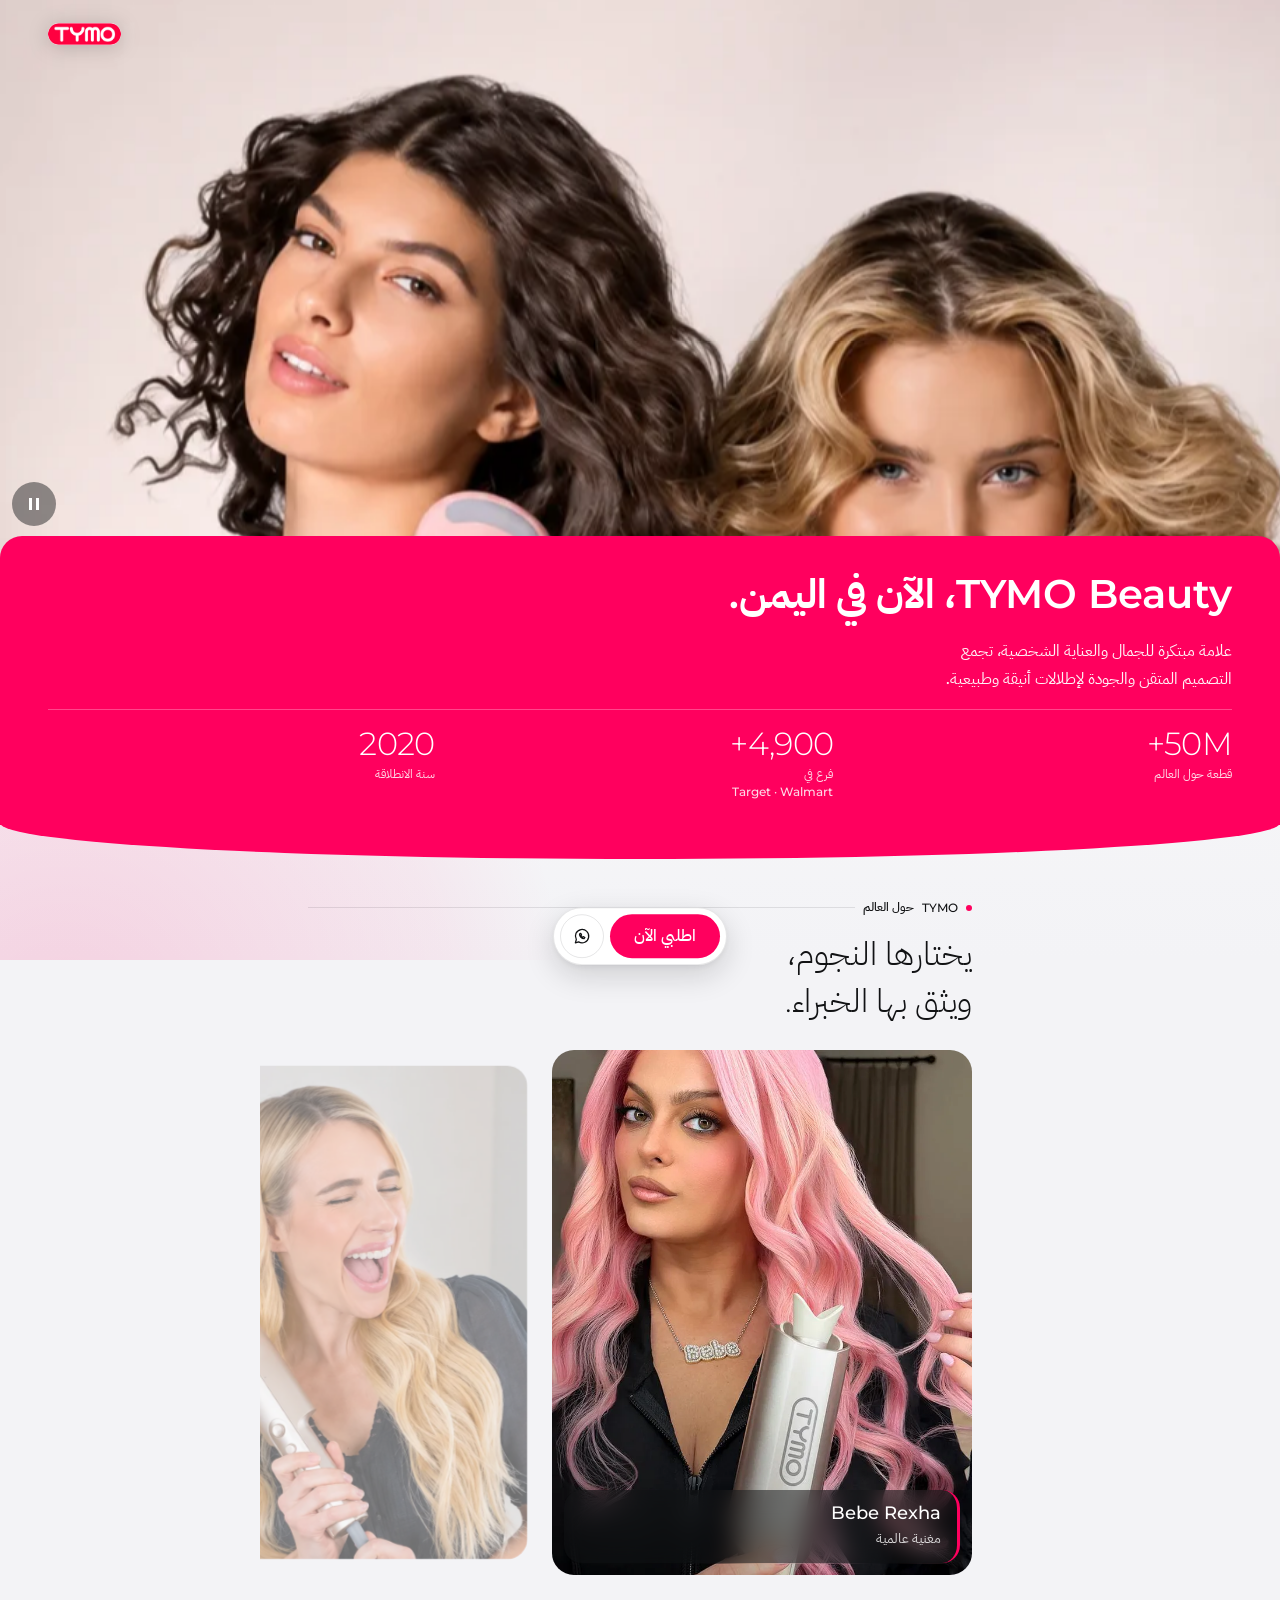
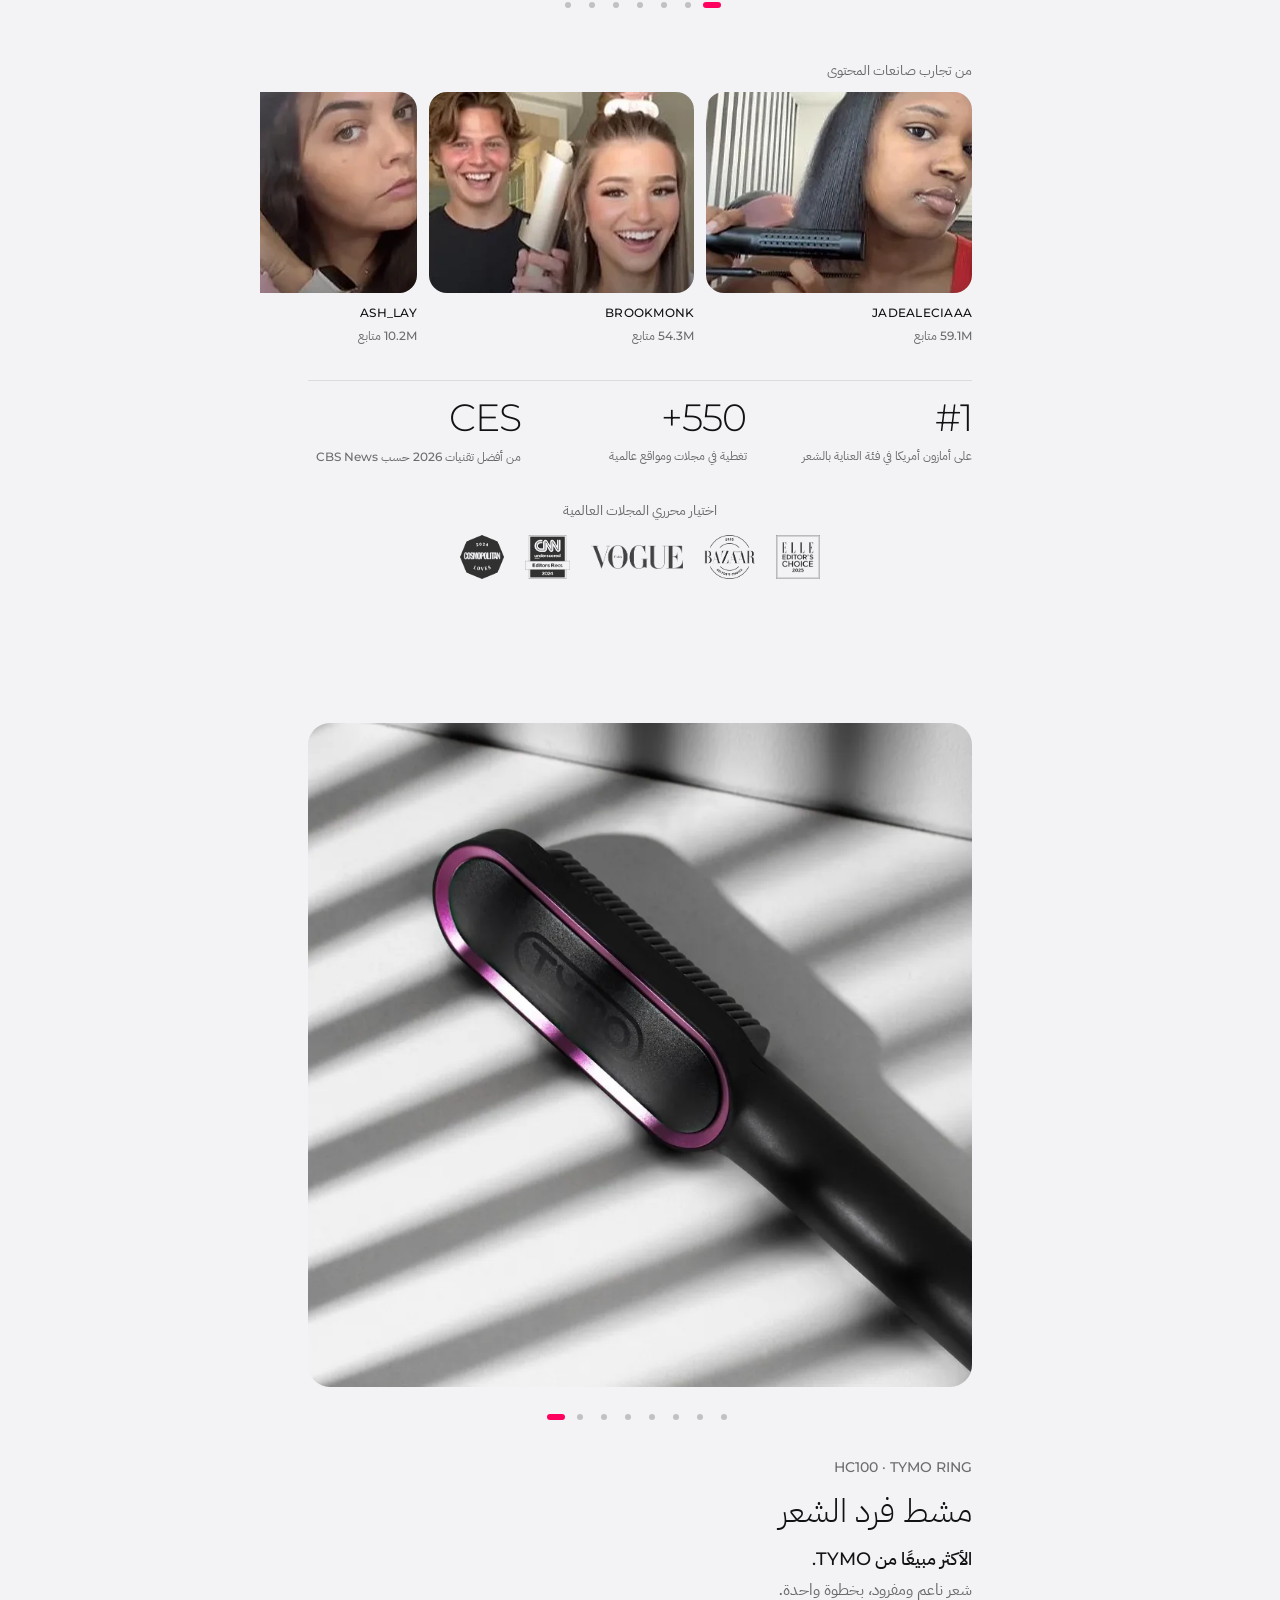
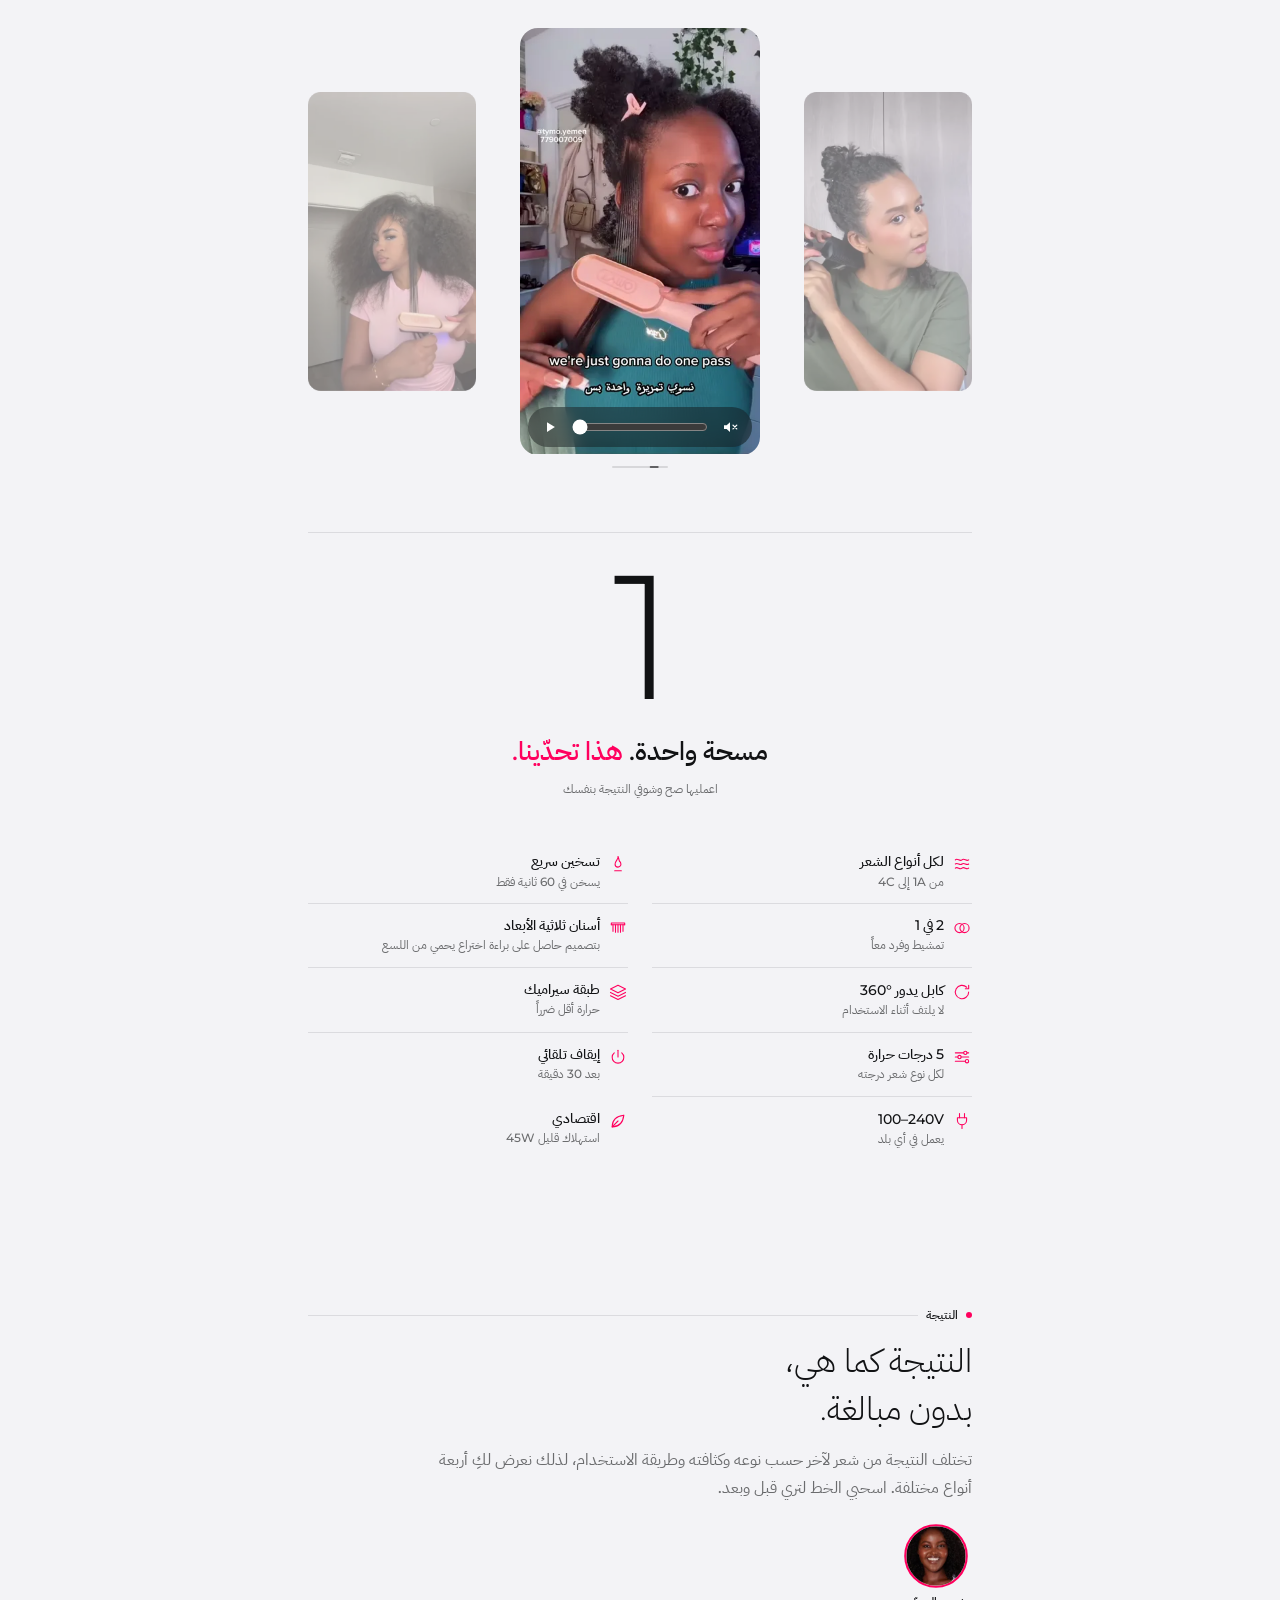
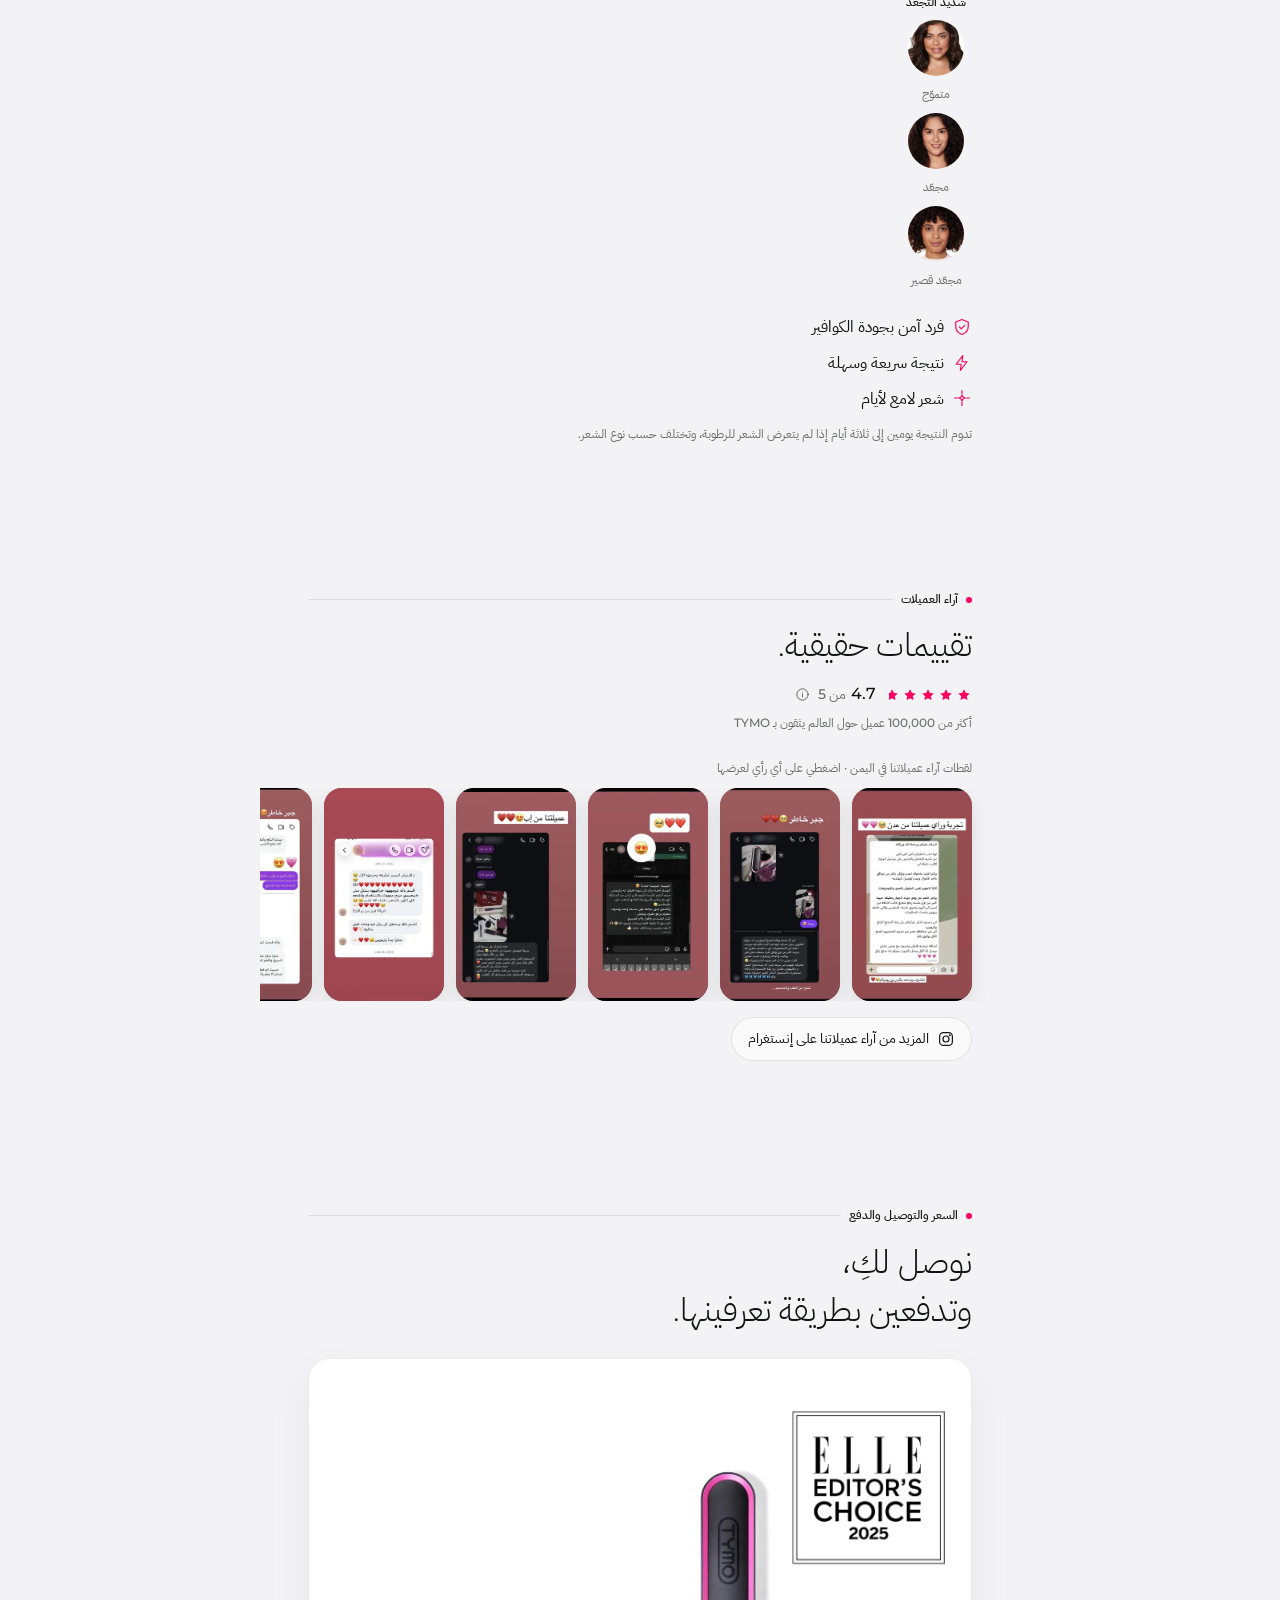
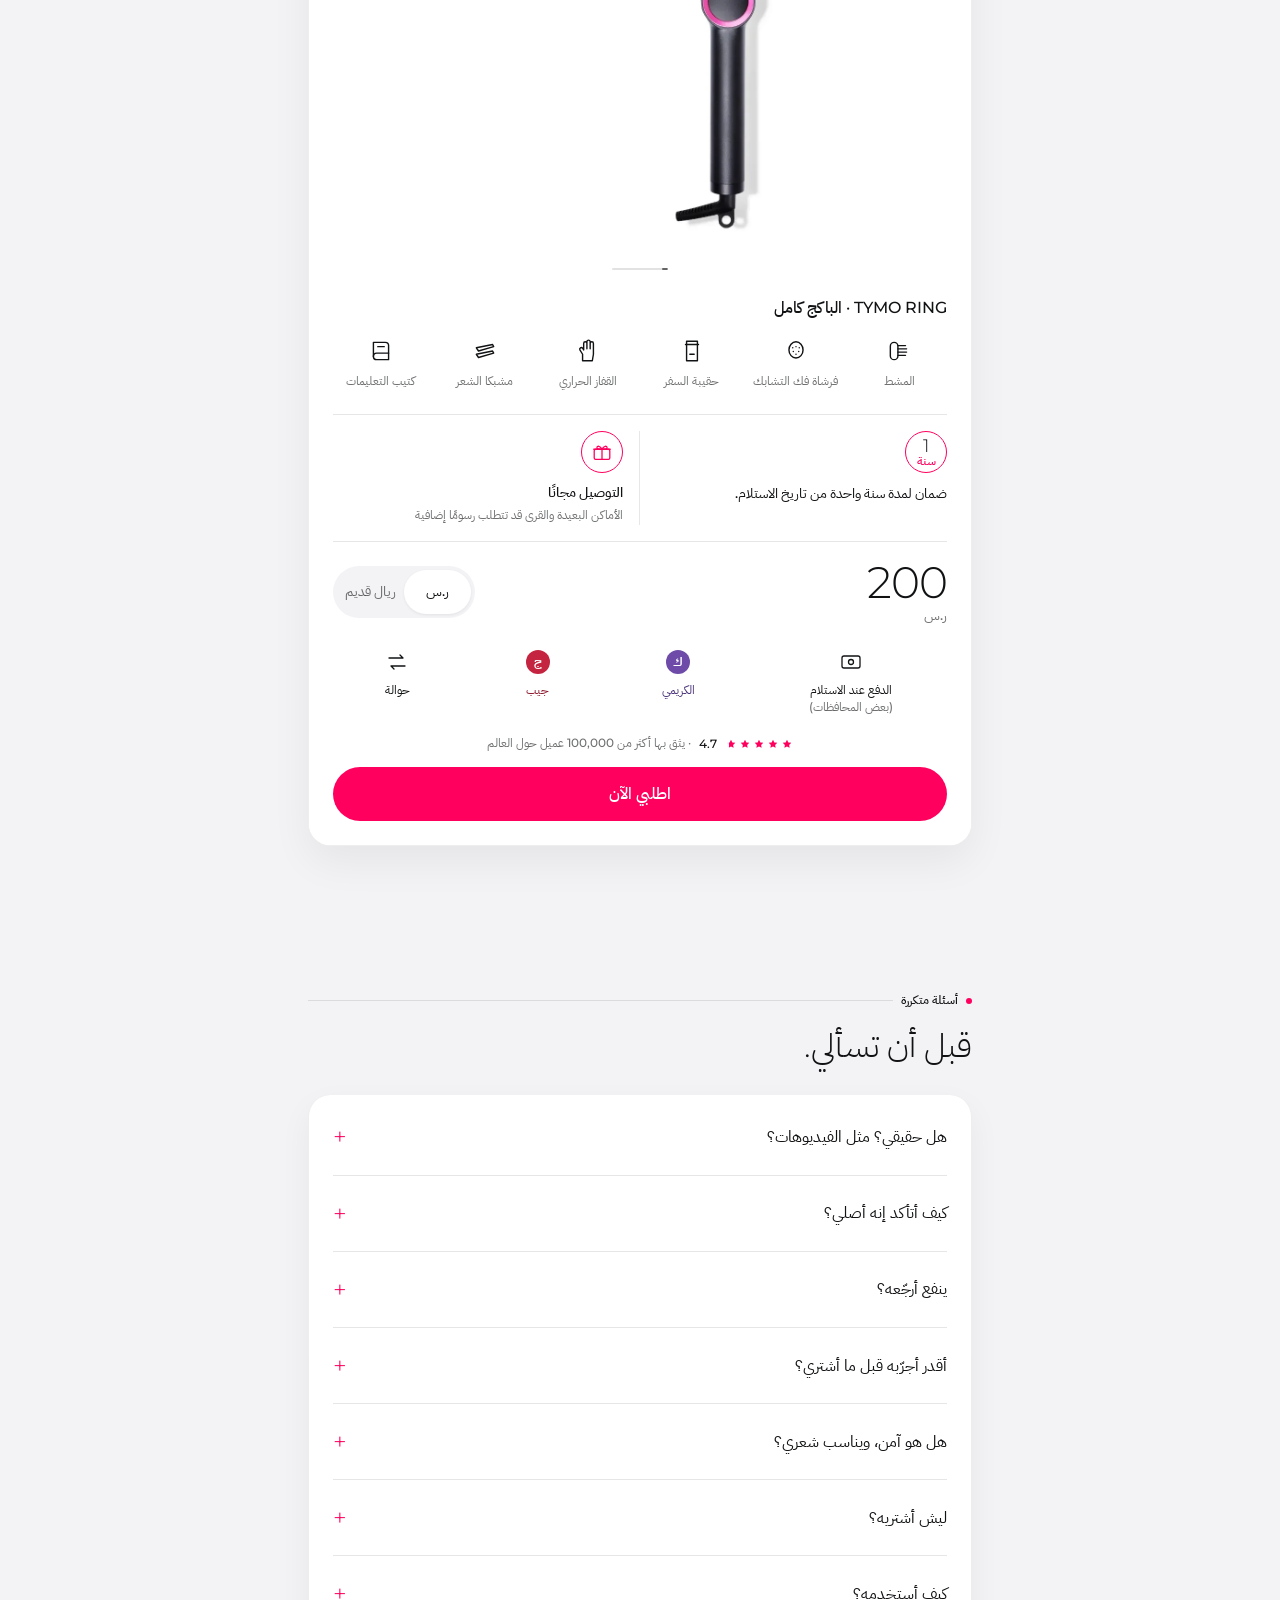
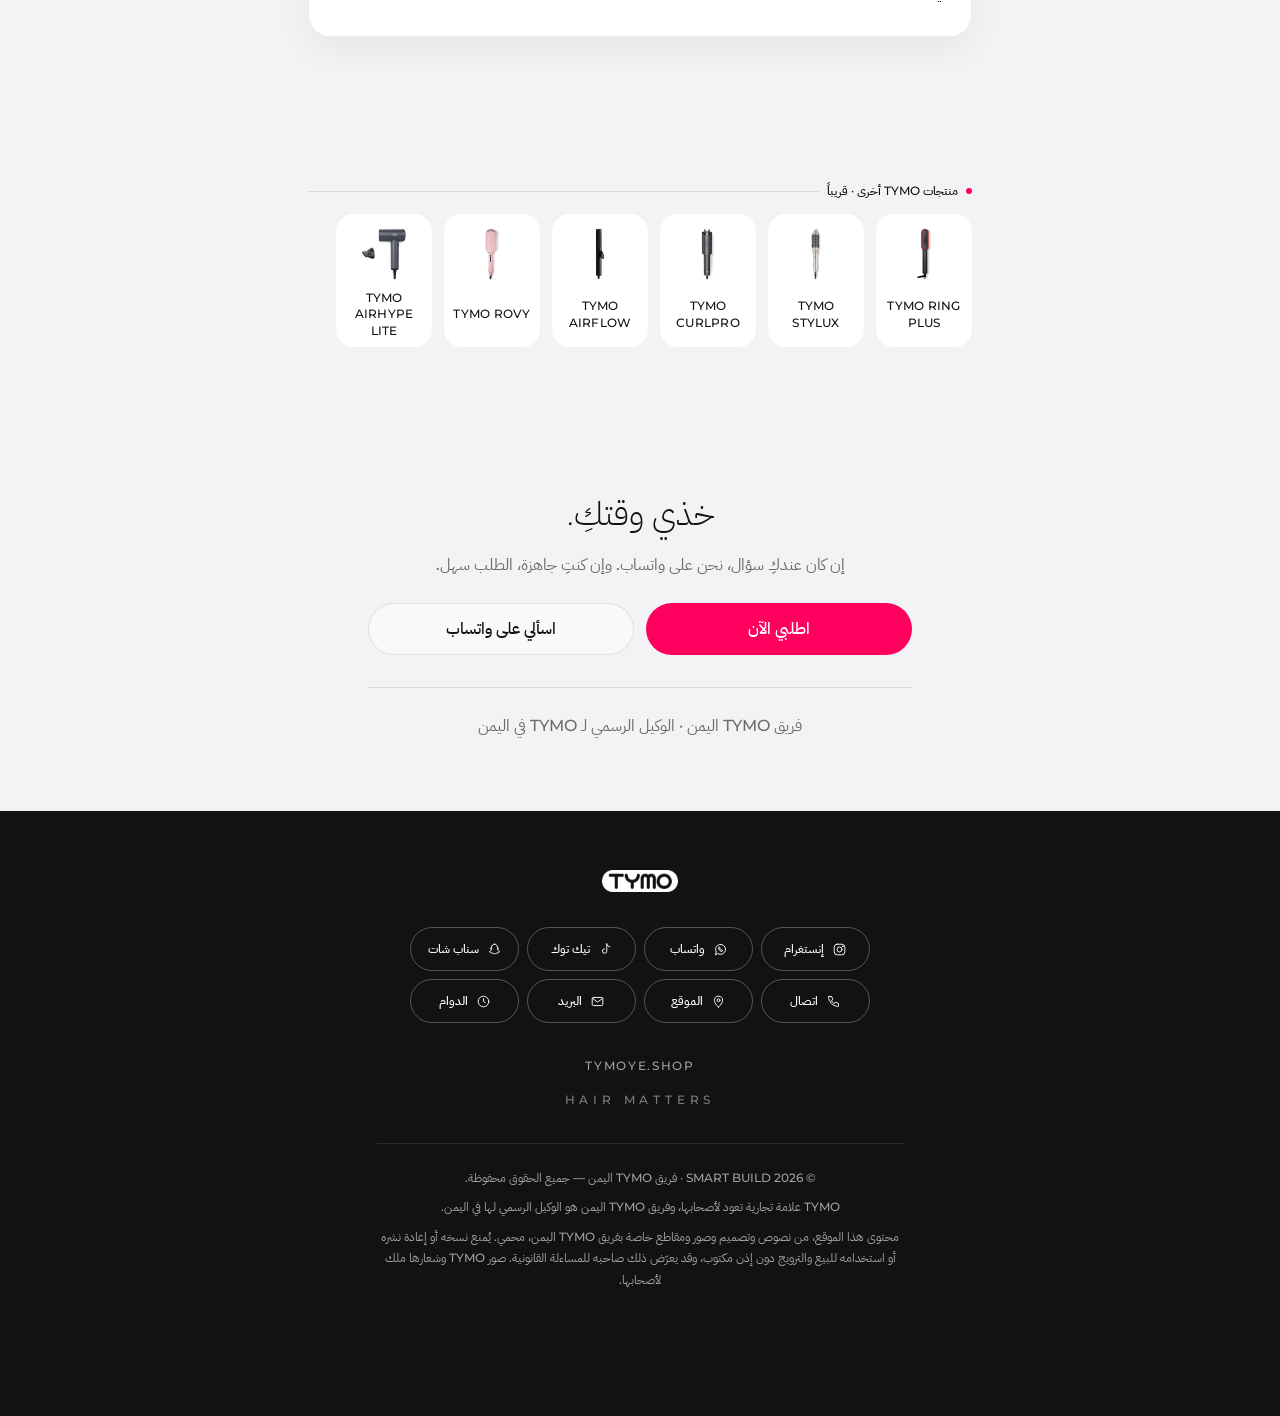
==== index.html @ 70d12b31 "HC100 v0.13: FAQ 2 «كيف أتأكد إنه أصلي؟» with WhatsApp photo check Co-Authored-By: Claude Opus 5.5 <" ====
<!DOCTYPE html>
<html lang="ar" dir="rtl">
<head>
<meta charset="utf-8">
<meta name="viewport" content="width=device-width, initial-scale=1, viewport-fit=cover">
<title>مشط فرد الشعر TYMO RING · TYMO اليمن</title>
<meta name="description" content="مشط فرد الشعر TYMO RING، الأكثر مبيعًا من TYMO: شعر ناعم ومفرود بخطوة واحدة. 200 ر.س، ضمان سنة، والدفع بطرق تعرفينها. اطلبي من TYMO اليمن."><!-- 26 Nov (owner). The price here must follow the Items tab, like the page itself -->
<link rel="canonical" href="https://tymoye.shop/">
<meta property="og:type" content="website">
<meta property="og:site_name" content="TYMO اليمن">
<meta property="og:locale" content="ar_YE">
<meta property="og:url" content="https://tymoye.shop/">
<meta property="og:title" content="مشط فرد الشعر TYMO RING · TYMO اليمن">
<meta property="og:description" content="مشط فرد الشعر TYMO RING، الأكثر مبيعًا من TYMO: شعر ناعم ومفرود بخطوة واحدة. 200 ر.س، ضمان سنة، والدفع بطرق تعرفينها. اطلبي من TYMO اليمن.">
<meta property="og:image" content="https://tymoye.shop/img/og-card.jpg">
<meta property="og:image:width" content="1200">
<meta property="og:image:height" content="630">
<meta property="og:image:alt" content="ثلاث نساء بشعر ناعم يحملن مشط فرد الشعر TYMO RING">
<meta name="twitter:card" content="summary_large_image">
<meta name="version" content="0.13"><!-- site version (owner, 18 Nov 2026). Bump +0.01 after each updating session; see CHANGELOG.md -->

<meta name="theme-color" content="#FFFFFF">
<link rel="icon" href="/favicon.ico" sizes="any">
<link rel="icon" href="img/favicon-32.png" type="image/png" sizes="32x32">
<link rel="apple-touch-icon" href="img/apple-touch-icon.png">
<link rel="preload" href="fonts/ibm-plex-sans-arabic-arabic-400-normal.woff2" as="font" type="font/woff2" crossorigin>
<link rel="stylesheet" href="assets/site.css">
<script>document.documentElement.classList.add('js')</script>
</head>
<body data-product="HC100">
<div class="page-glow" aria-hidden="true"></div>


<header class="top">
  <a class="logo" href="#top" aria-label="TYMO"><img src="img/logo-pink.webp" width="400" height="120" alt="TYMO"></a>
</header>

<main id="top">

  <!-- 1 · OPENING: who is TYMO? Brand-level: identical for every product.
       The banner stays pinned while the pink panel slides up over it. -->
  <section class="hero who" aria-labelledby="h-hero">
    <div class="who-pin">
      <div class="carousel banner" data-auto="6500" data-loop aria-roledescription="carousel" aria-label="TYMO Beauty">
        <div class="track">
          <!-- Deployed 18 Nov from "Website Assets — selected / live now / 1A Opening banner" (owner's order).
               26 Nov: photos 3–8 use data-src and load just before their turn / after the page has opened (≈1 MB lighter first load) -->
          <figure class="slide"><img src="img/hero-1.webp" width="975" height="1300" style="object-position:50% 25%" data-parallax fetchpriority="high" alt="امرأتان بشعر ناعم تحملان مشط فرد الشعر من TYMO"></figure>
          <figure class="slide"><img src="img/hero-2.webp" width="1254" height="1254" style="object-position:50% 30%" data-parallax loading="lazy" alt="ثلاث نساء يحملن مشط فرد الشعر من TYMO"></figure>
          <figure class="slide"><img data-src="img/ban-1.webp" width="2400" height="800" style="object-position:50% 30%" data-parallax loading="lazy" alt="خمس نساء يحملن أدوات تصفيف من TYMO"></figure>
          <figure class="slide"><img data-src="img/ban-3.webp" width="1020" height="765" style="object-position:50% 35%" data-parallax loading="lazy" alt="ثلاث نساء بشعر مموّج يحملن أدوات تصفيف من TYMO"></figure>
          <figure class="slide"><img data-src="img/ban-4.webp" width="2300" height="767" style="object-position:50% 30%" data-parallax loading="lazy" alt="أربع نساء يحملن أدوات تصفيف من TYMO على خلفية وردية"></figure>
          <figure class="slide"><img data-src="img/ban-5.webp" width="2400" height="800" style="object-position:50% 30%" data-parallax loading="lazy" alt="أربع نساء يحملن أدوات تصفيف من TYMO"></figure>
          <figure class="slide"><img data-src="img/ban-6.webp" width="2300" height="767" style="object-position:50% 30%" data-parallax loading="lazy" alt="ثلاث نساء يحملن أدوات تصفيف من TYMO على خلفية حمراء"></figure>
          <figure class="slide"><img data-src="img/hero-8.webp" width="986" height="1300" style="object-position:50% 25%" data-parallax loading="lazy" alt="امرأة تبتسم وتحمل مشط فرد الشعر من TYMO"></figure>
        </div>
        <div class="dots" role="tablist" aria-label="صور TYMO"><button type="button" role="tab" aria-label="1" aria-selected="true"></button><button type="button" role="tab" aria-label="2"></button><button type="button" role="tab" aria-label="3"></button><button type="button" role="tab" aria-label="4"></button><button type="button" role="tab" aria-label="5"></button><button type="button" role="tab" aria-label="6"></button><button type="button" role="tab" aria-label="7"></button><button type="button" role="tab" aria-label="8"></button></div>
      </div>
    </div>
    <div class="who-band">
      <div class="who-text">
        <h1 id="h-hero"><bdi>TYMO Beauty</bdi>، الآن في اليمن.</h1>
        <p class="who-intro">علامة مبتكرة للجمال والعناية الشخصية، تجمع التصميم المتقن والجودة لإطلالات أنيقة وطبيعية.</p>
        <!-- 19 Nov: 3 even columns (number over label) instead of 3 lines of uneven length. +4,900 = 1,900+ Target + 3,000+ Walmart -->
        <ul class="who-facts">
          <li><b><bdi>+50M</bdi></b><span>قطعة حول العالم</span></li>
          <li><b><bdi>+4,900</bdi></b><span>فرع في<br><bdi>Target · Walmart</bdi></span></li>
          <li><b><bdi>2020</bdi></b><span>سنة الانطلاقة</span></li>
        </ul>
      </div>
    </div>
  </section>

  <!-- 1B · BRAND PROOF (19 Nov, owner) — from TYMO's official brand deck (Aug 2026). Brand-level, before the product.
       Photos are crops from the deck; owner will supply full-quality originals later. Hero already says 2020 / 50M / Target-Walmart, so not repeated here. -->
  <section class="sec brand-sec" aria-labelledby="h-brand">
    <p class="kicker reveal"><bdi>TYMO</bdi> حول العالم</p>
    <h2 id="h-brand" class="reveal">يختارها النجوم،<br>ويثق بها الخبراء.</h2>
    <div class="carousel brand-reel reveal" aria-roledescription="carousel" aria-label="نجوم مع TYMO">
      <div class="track" tabindex="0">
        <figure class="slide"><img src="img/brand-bebe.webp" width="720" height="900" loading="lazy" alt="المغنية بيبي ريكسا تحمل جهاز تصفيف من TYMO"><figcaption><b><bdi>Bebe Rexha</bdi></b><span>مغنية عالمية</span></figcaption></figure>
        <!-- Emma Roberts + Madelaine Petsch: collab posts on @tymo_fashiontech (owner's screenshots, 19 Nov) -->
        <figure class="slide"><img src="img/brand-emma.webp" width="720" height="900" loading="lazy" alt="الممثلة إيما روبرتس تحمل جهاز تصفيف من TYMO"><figcaption><b><bdi>Emma Roberts</bdi></b><span>ممثلة · تعاون رسمي مع <bdi>TYMO</bdi></span></figcaption></figure>
        <figure class="slide"><img src="img/brand-lohan.webp" width="720" height="900" loading="lazy" alt="الممثلة ليندسي لوهان تحمل جهاز تصفيف من TYMO"><figcaption><b><bdi>Lindsay Lohan</bdi></b><span>ممثلة هوليوود</span></figcaption></figure>
        <figure class="slide"><img src="img/brand-madelaine.webp" width="720" height="900" loading="lazy" alt="الممثلة مادلين بيتش تحمل جهاز تصفيف من TYMO"><figcaption><b><bdi>Madelaine Petsch</bdi></b><span>ممثلة · تعاون رسمي مع <bdi>TYMO</bdi></span></figcaption></figure>
        <figure class="slide"><img src="img/brand-cardi.webp" width="720" height="900" loading="lazy" alt="المغنية كاردي بي تستخدم جهاز تصفيف من TYMO"><figcaption><b><bdi>Cardi B</bdi></b><span>مغنية عالمية</span></figcaption></figure>
        <figure class="slide"><img src="img/brand-lana.webp" width="720" height="900" loading="lazy" alt="المغنية لانا ديل راي على المسرح"><figcaption><b><bdi>Lana Del Rey</bdi></b><span>مغنية وكاتبة أغاني · بتصفيف <bdi>TYMO</bdi></span></figcaption></figure>
        <figure class="slide"><img src="img/brand-brooke.webp" width="720" height="900" loading="lazy" alt="صانعة المحتوى بروك مونك تستخدم جهاز تصفيف من TYMO"><figcaption><b><bdi>Brooke Monk</bdi></b><span>صانعة محتوى · <bdi>+54M</bdi> متابع</span></figcaption></figure>
      </div>
      <div class="dots" role="tablist" aria-label="اختاري صورة"><button type="button" role="tab" aria-label="1" aria-selected="true"></button><button type="button" role="tab" aria-label="2"></button><button type="button" role="tab" aria-label="3"></button><button type="button" role="tab" aria-label="4"></button><button type="button" role="tab" aria-label="5"></button><button type="button" role="tab" aria-label="6"></button><button type="button" role="tab" aria-label="7"></button></div>
    </div>
    <!-- 2F · creators (19 Nov: moved here from section 3; the 14 creators from the deck's "Trusted by the ones you trust" page, biggest first) -->
    <div class="creators reveal">
      <p class="creators-line">من تجارب صانعات المحتوى</p>
      <ul class="creator-row">
        <li><img src="img/kol2-jadealeciaaa.webp" width="436" height="330" loading="lazy" alt="JADEALECIAAA تستخدم جهاز TYMO"><b><bdi>JADEALECIAAA</bdi></b><span><bdi>59.1M</bdi> متابع</span></li>
        <li><img src="img/kol2-brookmonk.webp" width="436" height="330" loading="lazy" alt="BROOKMONK تستخدم جهاز TYMO"><b><bdi>BROOKMONK</bdi></b><span><bdi>54.3M</bdi> متابع</span></li>
        <li><img src="img/kol2-ashlay.webp" width="436" height="330" loading="lazy" alt="ASH_LAY تستخدم جهاز TYMO"><b><bdi>ASH_LAY</bdi></b><span><bdi>10.2M</bdi> متابع</span></li>
        <li><img src="img/kol2-brylkaproject.webp" width="436" height="330" loading="lazy" alt="BRYLKAPROJECT تستخدم جهاز TYMO"><b><bdi>BRYLKAPROJECT</bdi></b><span><bdi>8.2M</bdi> متابع</span></li>
        <li><img src="img/kol2-scarlettandtiania.webp" width="436" height="330" loading="lazy" alt="SCARLETTANDTIANIA تستخدم جهاز TYMO"><b><bdi>SCARLETTANDTIANIA</bdi></b><span><bdi>7.8M</bdi> متابع</span></li>
        <li><img src="img/kol2-lahony69.webp" width="436" height="330" loading="lazy" alt="LAHONY69 تستخدم جهاز TYMO"><b><bdi>LAHONY69</bdi></b><span><bdi>5.2M</bdi> متابع</span></li>
        <li><img src="img/kol2-fferlopez.webp" width="436" height="330" loading="lazy" alt="FFERLOPEZ تستخدم جهاز TYMO"><b><bdi>FFERLOPEZ</bdi></b><span><bdi>4.3M</bdi> متابع</span></li>
        <li><img src="img/kol2-ffquinty.webp" width="436" height="330" loading="lazy" alt="QUINTYMIRJAMDEVRIES تستخدم جهاز TYMO"><b><bdi>QUINTYMIRJAMDEVRIES</bdi></b><span><bdi>3.74M</bdi> متابع</span></li>
        <li><img src="img/kol2-mackenzietaylord.webp" width="436" height="330" loading="lazy" alt="MACKENZIETAYLORD تستخدم جهاز TYMO"><b><bdi>MACKENZIETAYLORD</bdi></b><span><bdi>2.6M</bdi> متابع</span></li>
        <li><img src="img/kol2-aniiflores.webp" width="436" height="330" loading="lazy" alt="ANII.FFLORES تستخدم جهاز TYMO"><b><bdi>ANII.FFLORES</bdi></b><span><bdi>2.5M</bdi> متابع</span></li>
        <li><img src="img/kol2-brittanyscovel.webp" width="436" height="330" loading="lazy" alt="BRITTANY.SCOVEL تستخدم جهاز TYMO"><b><bdi>BRITTANY.SCOVEL</bdi></b><span><bdi>2.1M</bdi> متابع</span></li>
        <li><img src="img/kol2-shadsi.webp" width="436" height="330" loading="lazy" alt="SHADSI تستخدم جهاز TYMO"><b><bdi>SHADSI</bdi></b><span><bdi>1.77M</bdi> متابع</span></li>
        <li><img src="img/kol2-lobadakuma.webp" width="436" height="330" loading="lazy" alt="LOBADAKUMA تستخدم جهاز TYMO"><b><bdi>LOBADAKUMA</bdi></b><span><bdi>1.56M</bdi> متابع</span></li>
        <li><img src="img/kol2-fifi.webp" width="436" height="330" loading="lazy" alt="FIFI تستخدم جهاز TYMO"><b><bdi>FIFI</bdi></b><span><bdi>1.54M</bdi> متابع</span></li>
      </ul>
    </div>
    <dl class="brand-facts reveal">
      <div><dt><bdi>#1</bdi></dt><dd>على أمازون أمريكا في فئة العناية بالشعر</dd></div>
      <div><dt><bdi>+550</bdi></dt><dd>تغطية في مجلات ومواقع عالمية</dd></div>
      <div><dt><bdi>CES</bdi></dt><dd>من أفضل تقنيات <bdi>2026</bdi> حسب <bdi>CBS News</bdi></dd></div>
    </dl>
    <p class="press-title reveal">اختيار محرري المجلات العالمية</p>
    <ul class="press reveal" aria-label="جوائز ومجلات">
      <!-- 19 Nov: one row of the 5 strongest names (owner: the 3+3+1 grid took too much space). ESSENCE + TODAY dropped -->
      <li><img src="img/press-elle.webp" width="120" height="120" loading="lazy" alt="ELLE Editor's Choice 2025"></li>
      <li><img src="img/press-bazaar.webp" width="141" height="120" loading="lazy" alt="Harper's BAZAAR Editor's Choice 2025"></li>
      <li class="wide"><img src="img/press-vogue.webp" width="462" height="120" loading="lazy" alt="Vogue Italia"></li>
      <li><img src="img/press-cnn.webp" width="123" height="120" loading="lazy" alt="CNN Underscored Editors Recs 2024"></li>
      <li><img src="img/press-cosmo.webp" width="120" height="120" loading="lazy" alt="Cosmopolitan Loves 2024"></li>
    </ul>
  </section>

  <!-- 2 · HC100: gallery → title + hook → creators → three cards → feature tiles -->
  <section class="sec intro" id="intro" aria-labelledby="h-intro">
    <div class="carousel gallery reveal" aria-roledescription="carousel" aria-label="صور TYMO RING">
      <div class="track" tabindex="0">
        <!-- Deployed 18 Nov from "Website Assets — selected / live now / 2A Product gallery" (owner's order) -->
        <figure class="slide"><img src="img/gal-matte.webp" width="1200" height="900" alt="امرأة تحمل مشط TYMO RING بشعار TYMO"></figure><!-- 19 Nov: moved from last to first (owner) -->
        <figure class="slide"><img src="img/gal-tools.webp" width="1080" height="1067" loading="lazy" alt="مشط TYMO RING مع القفاز الحراري ومحتويات العلبة"></figure>
        <figure class="slide"><img src="img/gal-red.webp" width="1080" height="1080" loading="lazy" alt="امرأة تفرد شعرها بمشط TYMO RING"></figure>
        <figure class="slide"><img src="img/gal-plant.webp" width="1080" height="1080" loading="lazy" alt="مشطا TYMO RING الأسود والوردي بجانب نبتة"></figure>
        <figure class="slide"><img src="img/gal-lavender.webp" width="1080" height="810" loading="lazy" alt="مشط TYMO RING على طاولة تجميل بلون الخزامى"></figure>
        <figure class="slide"><img src="img/gal-satin.webp" width="1080" height="1080" loading="lazy" alt="مشطا TYMO RING الأسود والوردي على ساتان وردي"></figure>
        <figure class="slide"><img src="img/gal-sofa.webp" width="1080" height="720" loading="lazy" alt="امرأة تستخدم مشط TYMO RING على أريكة"></figure>
        <figure class="slide"><img src="img/g-09.webp" width="865" height="865" loading="lazy" alt="مشط TYMO RING الأسود في ضوء النافذة"></figure>
      </div>
      <div class="dots" role="tablist" aria-label="اختاري صورة"><button type="button" role="tab" aria-label="1" aria-selected="true"></button><button type="button" role="tab" aria-label="2"></button><button type="button" role="tab" aria-label="3"></button><button type="button" role="tab" aria-label="4"></button><button type="button" role="tab" aria-label="5"></button><button type="button" role="tab" aria-label="6"></button><button type="button" role="tab" aria-label="7"></button><button type="button" role="tab" aria-label="8"></button></div>
    </div>
    <div class="moment-text">
      <p class="eyebrow reveal"><bdi>TYMO RING</bdi> · <bdi>HC100</bdi></p>
      <h2 id="h-intro" class="reveal">مشط فرد الشعر</h2>
      <p class="hook reveal"><b>الأكثر مبيعًا من TYMO.</b> شعر ناعم ومفرود، بخطوة واحدة.</p>
      <!-- 19 Nov: the badge that was here (right under the hook) is removed — owner felt 3 repeats of
           the same number was too much. The rating now lives only in 5A (shrunk) and the 6G echo. -->
    </div>
    <!-- 3E · usage videos (moved here from section 3 on 17 Nov, swapped with 2F creators). 25 Nov: videos 2–6 added from "live now/3E Videos" (TYMO-authorised content, owner); placeholders removed. -->
    <div class="carousel reel strip reveal" aria-label="فيديوهات الاستخدام">
      <div class="track" role="group" tabindex="0" aria-label="فيديوهات الاستخدام">
        <a class="reel-item video slide" href="media/use-1.mp4" data-video aria-label="فيديو استخدام المشط"><img src="media/use-1.webp" width="360" height="640" loading="lazy" alt=""><span class="play" aria-hidden="true"></span></a>
        <a class="reel-item video slide" href="media/use-2.mp4" data-video aria-label="فيديو استخدام المشط 2"><img src="media/use-2.webp" width="360" height="640" loading="lazy" alt=""><span class="play" aria-hidden="true"></span></a>
        <a class="reel-item video slide" href="media/use-3.mp4" data-video aria-label="فيديو استخدام المشط 3"><img src="media/use-3.webp" width="360" height="640" loading="lazy" alt=""><span class="play" aria-hidden="true"></span></a>
        <a class="reel-item video slide" href="media/use-4.mp4" data-video aria-label="فيديو استخدام المشط 4"><img src="media/use-4.webp" width="360" height="640" loading="lazy" alt=""><span class="play" aria-hidden="true"></span></a>
        <a class="reel-item video slide" href="media/use-5.mp4" data-video aria-label="فيديو استخدام المشط 5"><img src="media/use-5.webp" width="360" height="640" loading="lazy" alt=""><span class="play" aria-hidden="true"></span></a>
        <a class="reel-item video slide" href="media/use-6.mp4" data-video aria-label="فيديو استخدام المشط 6"><img src="media/use-6.webp" width="360" height="640" loading="lazy" alt=""><span class="play" aria-hidden="true"></span></a>
      </div>
    </div>
    <!-- 2C · ONE SWIPE — the single hero feature, right under the videos (owner, 18 Nov).
         A pink streak glides across once, then the big "1" and the challenge settle in. -->
    <div class="one-swipe reveal">
      <div class="os-track" aria-hidden="true"><span class="os-streak"></span></div>
      <p class="os-num" aria-hidden="true"><bdi>1</bdi></p>
      <p class="os-title">مسحة واحدة. <span class="os-dare">هذا تحدّينا.</span></p>
      <p class="os-note">اعمليها صح وشوفي النتيجة بنفسك</p>
    </div>
    <ul class="tiles reveal">
      <!-- 18 Nov: two features moved here from 2C -->
      <li><svg viewBox="0 0 24 24" aria-hidden="true"><path d="M4 7c2.7-2.5 5.3 2.5 8 0s5.3 2.5 8 0M4 12c2.7-2.5 5.3 2.5 8 0s5.3 2.5 8 0M4 17c2.7-2.5 5.3 2.5 8 0s5.3 2.5 8 0"/></svg><div><b>لكل أنواع الشعر</b><span>من <bdi>1A</bdi> إلى <bdi>4C</bdi></span></div></li>
      <li><svg viewBox="0 0 24 24" aria-hidden="true"><path d="M12 3c1 3.2-3.5 5-3.5 9.2a3.5 3.5 0 0 0 7 0c0-1.7-.9-2.9-1.8-3.8C14 10 13.2 6.5 12 3z"/><path d="M8 20h8"/></svg><div><b>تسخين سريع</b><span>يسخن في <bdi>60</bdi> ثانية فقط</span></div></li>
      <li><svg viewBox="0 0 24 24" aria-hidden="true"><circle cx="9" cy="12" r="5.5"/><circle cx="15" cy="12" r="5.5"/></svg><div><b>2 في 1</b><span>تمشيط وفرد معاً</span></div></li>
      <li><svg viewBox="0 0 24 24" aria-hidden="true"><path d="M4 8h16"/><path d="M6 8v8M9 8v9M12 8v9M15 8v9M18 8v8"/><path d="M4 8V6h16v2"/></svg><div><b>أسنان ثلاثية الأبعاد</b><span>بتصميم حاصل على براءة اختراع يحمي من اللسع</span></div></li>
      <li><svg viewBox="0 0 24 24" aria-hidden="true"><path d="M20 12a8 8 0 1 1-2.4-5.7"/><path d="M20 4v4h-4"/></svg><div><b>كابل يدور <bdi>360°</bdi></b><span>لا يلتف أثناء الاستخدام</span></div></li>
      <li><svg viewBox="0 0 24 24" aria-hidden="true"><path d="M12 4l9 4.5-9 4.5-9-4.5z"/><path d="M3 12.5l9 4.5 9-4.5"/><path d="M3 16.5l9 4.5 9-4.5"/></svg><div><b>طبقة سيراميك</b><span>حرارة أقل ضرراً</span></div></li>
      <li><svg viewBox="0 0 24 24" aria-hidden="true"><path d="M4 7h10M18 7h2M4 12h3M11 12h9M4 17h12"/><circle cx="16" cy="7" r="2"/><circle cx="9" cy="12" r="2"/><circle cx="18" cy="17" r="2"/></svg><div><b>5 درجات حرارة</b><span>لكل نوع شعر درجته</span></div></li>
      <li><svg viewBox="0 0 24 24" aria-hidden="true"><path d="M12 4v8"/><path d="M7.5 7a7 7 0 1 0 9 0"/></svg><div><b>إيقاف تلقائي</b><span>بعد 30 دقيقة</span></div></li>
      <li><svg viewBox="0 0 24 24" aria-hidden="true"><path d="M9 3v5M15 3v5"/><path d="M6.5 8h11v3a5.5 5.5 0 0 1-11 0z"/><path d="M12 16.5V21"/></svg><div><b><bdi>100–240V</bdi></b><span>يعمل في أي بلد</span></div></li>
      <li><svg viewBox="0 0 24 24" aria-hidden="true"><path d="M5 19c0-8 5-13 14-14-1 9-6 14-14 14z"/><path d="M5 19l7-7"/></svg><div><b>اقتصادي</b><span>استهلاك قليل <bdi>45W</bdi></span></div></li>
    </ul>
  </section>

  <!-- 3 · THE RESULT — slider, face thumbnails, three points, footnote, videos -->
  <section class="sec" id="result" aria-labelledby="h-result">
    <p class="kicker reveal">النتيجة</p>
    <h2 id="h-result" class="reveal">النتيجة كما هي،<br>بدون مبالغة.</h2>
    <p class="body reveal">تختلف النتيجة من شعر لآخر حسب نوعه وكثافته وطريقة الاستخدام، لذلك نعرض لكِ أربعة أنواع مختلفة. اسحبي الخط لتري قبل وبعد.</p>
    <div class="result-pair reveal">
      <div class="compare" role="group" aria-label="قبل وبعد">
        <div class="compare-pane before"></div>
        <div class="compare-pane after"></div>
        <input class="compare-range" dir="ltr" type="range" min="0" max="100" value="50" aria-label="اسحبي للمقارنة بين قبل وبعد">
        <span class="compare-handle" aria-hidden="true"></span>
        <span class="compare-tag tag-before">قبل</span>
        <span class="compare-tag tag-after">بعد</span>
        <noscript><img src="img/ba-4-after.webp" alt="بعد" style="position:absolute;inset:0;width:100%;height:100%;object-fit:cover"></noscript>
      </div>
      <div class="tabs hair faces" data-hair>
        <div class="tablist" role="tablist" aria-label="نوع الشعر">
          <!-- 18 Nov: the most difficult hair (شديد التجعّد) shows first -->
          <button type="button" role="tab" aria-selected="true" data-before="img/ba-4-before.webp" data-after="img/ba-4-after.webp"><img src="img/face-4.webp" width="160" height="160" alt=""><span>شديد التجعّد</span></button>
          <button type="button" role="tab" aria-selected="false" tabindex="-1" data-before="img/ba-1-before.webp" data-after="img/ba-1-after.webp"><img src="img/face-1.webp" width="160" height="160" alt=""><span>متموّج</span></button>
          <button type="button" role="tab" aria-selected="false" tabindex="-1" data-before="img/ba-2-before.webp" data-after="img/ba-2-after.webp"><img src="img/face-2.webp" width="160" height="160" alt=""><span>مجعّد</span></button>
          <button type="button" role="tab" aria-selected="false" tabindex="-1" data-before="img/ba-3-before.webp" data-after="img/ba-3-after.webp"><img src="img/face-3.webp" width="160" height="160" alt=""><span>مجعّد قصير</span></button>
        </div>
      </div>
    </div>
    <ul class="points reveal">
      <li><svg viewBox="0 0 24 24" aria-hidden="true"><path d="M12 3l7.5 3v5.5c0 4.5-3.2 8-7.5 9.5-4.3-1.5-7.5-5-7.5-9.5V6z"/><path d="M9 12l2.2 2.2L15.2 10"/></svg><span>فرد آمن بجودة الكوافير</span></li>
      <li><svg viewBox="0 0 24 24" aria-hidden="true"><path d="M13 3L5 13.5h6L10 21l8-10.5h-6z"/></svg><span>نتيجة سريعة وسهلة</span></li>
      <li><svg viewBox="0 0 24 24" aria-hidden="true"><path d="M12 3v4M12 17v4M3 12h4M17 12h4"/><path d="M12 8.5l1.2 2.3 2.3 1.2-2.3 1.2-1.2 2.3-1.2-2.3-2.3-1.2 2.3-1.2z"/></svg><span>شعر لامع لأيام</span></li>
    </ul>
    <p class="result-note reveal">تدوم النتيجة يومين إلى ثلاثة أيام إذا لم يتعرض الشعر للرطوبة، وتختلف حسب نوع الشعر.</p>
    <!-- 19 Nov: 2F creators moved up into the brand section (under the 1F slider), now with the deck's 14 creators -->

  </section>

  <!-- 5 · REVIEWS — 5A: rating from TYMO's official store page (read 17 Nov 2026). 5B: owner-supplied reviews only, up to 12, in products/*.json "reviews". -->
  <section class="sec reviews-sec" aria-labelledby="h-reviews">
    <p class="kicker reveal">آراء العميلات</p>
    <h2 id="h-reviews" class="reveal">تقييمات حقيقية.</h2>
    <div class="rating reveal">
      <span class="stars" style="--v:4.7" role="img" aria-label="4.7 من 5"><svg viewBox="0 0 24 24" aria-hidden="true"><path d="M12 3.5l2.6 5.3 5.9.9-4.3 4.1 1 5.8-5.2-2.7-5.2 2.7 1-5.8-4.3-4.1 5.9-.9z"/></svg><svg viewBox="0 0 24 24" aria-hidden="true"><path d="M12 3.5l2.6 5.3 5.9.9-4.3 4.1 1 5.8-5.2-2.7-5.2 2.7 1-5.8-4.3-4.1 5.9-.9z"/></svg><svg viewBox="0 0 24 24" aria-hidden="true"><path d="M12 3.5l2.6 5.3 5.9.9-4.3 4.1 1 5.8-5.2-2.7-5.2 2.7 1-5.8-4.3-4.1 5.9-.9z"/></svg><svg viewBox="0 0 24 24" aria-hidden="true"><path d="M12 3.5l2.6 5.3 5.9.9-4.3 4.1 1 5.8-5.2-2.7-5.2 2.7 1-5.8-4.3-4.1 5.9-.9z"/></svg><svg viewBox="0 0 24 24" aria-hidden="true"><path d="M12 3.5l2.6 5.3 5.9.9-4.3 4.1 1 5.8-5.2-2.7-5.2 2.7 1-5.8-4.3-4.1 5.9-.9z"/></svg><span class="stars-on"><svg viewBox="0 0 24 24" aria-hidden="true"><path d="M12 3.5l2.6 5.3 5.9.9-4.3 4.1 1 5.8-5.2-2.7-5.2 2.7 1-5.8-4.3-4.1 5.9-.9z"/></svg><svg viewBox="0 0 24 24" aria-hidden="true"><path d="M12 3.5l2.6 5.3 5.9.9-4.3 4.1 1 5.8-5.2-2.7-5.2 2.7 1-5.8-4.3-4.1 5.9-.9z"/></svg><svg viewBox="0 0 24 24" aria-hidden="true"><path d="M12 3.5l2.6 5.3 5.9.9-4.3 4.1 1 5.8-5.2-2.7-5.2 2.7 1-5.8-4.3-4.1 5.9-.9z"/></svg><svg viewBox="0 0 24 24" aria-hidden="true"><path d="M12 3.5l2.6 5.3 5.9.9-4.3 4.1 1 5.8-5.2-2.7-5.2 2.7 1-5.8-4.3-4.1 5.9-.9z"/></svg><svg viewBox="0 0 24 24" aria-hidden="true"><path d="M12 3.5l2.6 5.3 5.9.9-4.3 4.1 1 5.8-5.2-2.7-5.2 2.7 1-5.8-4.3-4.1 5.9-.9z"/></svg></span></span>
      <p class="rating-num"><b><bdi>4.7</bdi></b> من <bdi>5</bdi></p>
      <button type="button" class="rate-info" aria-label="تقييم متجر TYMO الرسمي" data-tip="تقييم متجر TYMO الرسمي"><svg viewBox="0 0 24 24" aria-hidden="true"><circle cx="12" cy="12" r="9"/><path d="M12 11v5"/><path d="M12 8h.01"/></svg></button>
      <!-- 19 Nov (owner): 100,000+ is safely under the deck's 50M+ units sold -->
      <p class="rating-line">أكثر من <bdi>100,000</bdi> عميل حول العالم يثقون بـ <bdi>TYMO</bdi></p>
    </div>
    <!-- 5B (26 Nov, owner): 23 real customer reviews from the owner's Instagram stories (names, photos and numbers blurred).
         Tap one = full-screen stories viewer (assets/site.js §7); after the last one, a link to the Instagram highlight. -->
    <div class="carousel strip reviews-strip reveal" aria-label="آراء عميلات من اليمن">
      <p class="rv-note">لقطات آراء عميلاتنا في اليمن · اضغطي على أي رأي لعرضها</p>
      <ul class="track" tabindex="0">
        <li class="slide shot-frame"><button type="button" class="rv-open" data-i="0" aria-label="رأي عميلة من عدن: الجهاز مثل الصور والفيديوهات، والنتيجة كأنها بروتين"><img src="img/rv/rv-01-s.webp" data-full="img/rv/rv-01.webp" width="300" height="533" loading="lazy" alt=""></button></li>
        <li class="slide shot-frame"><button type="button" class="rv-open" data-i="1" aria-label="رأي عميلة: جرّبت أنواعًا كثيرة من قبل، وهذا الذي ناسب شعرها"><img src="img/rv/rv-02-s.webp" data-full="img/rv/rv-02.webp" width="300" height="533" loading="lazy" alt=""></button></li>
        <li class="slide shot-frame"><button type="button" class="rv-open" data-i="2" aria-label="رأي عميلة: مسحة واحدة، وشعرها كله في 14 دقيقة"><img src="img/rv/rv-03-s.webp" data-full="img/rv/rv-03.webp" width="300" height="533" loading="lazy" alt=""></button></li>
        <li class="slide shot-frame"><button type="button" class="rv-open" data-i="3" aria-label="رأي عميلة من إب: وصل في أقل من 30 دقيقة، والنتيجة رائعة"><img src="img/rv/rv-04-s.webp" data-full="img/rv/rv-04.webp" width="300" height="533" loading="lazy" alt=""></button></li>
        <li class="slide shot-frame"><button type="button" class="rv-open" data-i="4" aria-label="رأي عميلة: النتيجة مذهلة ويستاهل كل ريال"><img src="img/rv/rv-05-s.webp" data-full="img/rv/rv-05.webp" width="300" height="533" loading="lazy" alt=""></button></li>
        <li class="slide shot-frame"><button type="button" class="rv-open" data-i="5" aria-label="رأي عميلة: التغليف مرتب والجهاز نظيف"><img src="img/rv/rv-06-s.webp" data-full="img/rv/rv-06.webp" width="300" height="533" loading="lazy" alt=""></button></li>
        <li class="slide shot-frame"><button type="button" class="rv-open" data-i="6" aria-label="رأي عميلة: كانت مترددة، وطلع رهيبًا من أول مسحة"><img src="img/rv/rv-07-s.webp" data-full="img/rv/rv-07.webp" width="300" height="533" loading="lazy" alt=""></button></li>
        <li class="slide shot-frame"><button type="button" class="rv-open" data-i="7" aria-label="رأي عميلة: صلّحت شعرها في خمس دقائق"><img src="img/rv/rv-08-s.webp" data-full="img/rv/rv-08.webp" width="300" height="533" loading="lazy" alt=""></button></li>
        <li class="slide shot-frame"><button type="button" class="rv-open" data-i="8" aria-label="رأي عميلة: معها من سنتين، وأقوى مملس جرّبته"><img src="img/rv/rv-09-s.webp" data-full="img/rv/rv-09.webp" width="300" height="533" loading="lazy" alt=""></button></li>
        <li class="slide shot-frame"><button type="button" class="rv-open" data-i="9" aria-label="آراء عميلتين: أخذت سبعة لقريباتها، ولا يحرق الشعر"><img src="img/rv/rv-10-s.webp" data-full="img/rv/rv-10.webp" width="300" height="533" loading="lazy" alt=""></button></li>
        <li class="slide shot-frame"><button type="button" class="rv-open" data-i="10" aria-label="رأي عميلة: يصل إلى الجذور، والنتيجة رهيبة"><img src="img/rv/rv-11-s.webp" data-full="img/rv/rv-11.webp" width="300" height="533" loading="lazy" alt=""></button></li>
        <li class="slide shot-frame"><button type="button" class="rv-open" data-i="11" aria-label="رأي عميلة: النتيجة صدمتها، واستخدامه سلس وخفيف"><img src="img/rv/rv-12-s.webp" data-full="img/rv/rv-12.webp" width="300" height="533" loading="lazy" alt=""></button></li>
        <li class="slide shot-frame"><button type="button" class="rv-open" data-i="12" aria-label="رأي عميلة من عدن، المعلا: مريح جدًا والنتيجة تجنن"><img src="img/rv/rv-13-s.webp" data-full="img/rv/rv-13.webp" width="300" height="533" loading="lazy" alt=""></button></li>
        <li class="slide shot-frame"><button type="button" class="rv-open" data-i="13" aria-label="رأي عميلة من عدن: مثل الذي كانت تتمناه"><img src="img/rv/rv-14-s.webp" data-full="img/rv/rv-14.webp" width="300" height="533" loading="lazy" alt=""></button></li>
        <li class="slide shot-frame"><button type="button" class="rv-open" data-i="14" aria-label="رأي عميلة: أول مرة تشتري من أحد بهذه المصداقية"><img src="img/rv/rv-15-s.webp" data-full="img/rv/rv-15.webp" width="300" height="533" loading="lazy" alt=""></button></li>
        <li class="slide shot-frame"><button type="button" class="rv-open" data-i="15" aria-label="رأي عميلة: الشعر يجلس هادئًا ولا ينتفش"><img src="img/rv/rv-16-s.webp" data-full="img/rv/rv-16.webp" width="300" height="533" loading="lazy" alt=""></button></li>
        <li class="slide shot-frame"><button type="button" class="rv-open" data-i="16" aria-label="رأي عميلة: شعرها في اليوم الثالث بلا غلطة"><img src="img/rv/rv-17-s.webp" data-full="img/rv/rv-17.webp" width="300" height="533" loading="lazy" alt=""></button></li>
        <li class="slide shot-frame"><button type="button" class="rv-open" data-i="17" aria-label="رأي عميلة من عدن: يجنن من أول مرة"><img src="img/rv/rv-18-s.webp" data-full="img/rv/rv-18.webp" width="300" height="533" loading="lazy" alt=""></button></li>
        <li class="slide shot-frame"><button type="button" class="rv-open" data-i="18" aria-label="رأي عميلة: سهل جدًا، وبلا حروق"><img src="img/rv/rv-19-s.webp" data-full="img/rv/rv-19.webp" width="300" height="533" loading="lazy" alt=""></button></li>
        <li class="slide shot-frame"><button type="button" class="rv-open" data-i="19" aria-label="آراء عميلتين: تمدحانه في كل استخدام"><img src="img/rv/rv-20-s.webp" data-full="img/rv/rv-20.webp" width="300" height="533" loading="lazy" alt=""></button></li>
        <li class="slide shot-frame"><button type="button" class="rv-open" data-i="20" aria-label="رأي عميلة: أعجبها جدًا، والأصلي مختلف"><img src="img/rv/rv-21-s.webp" data-full="img/rv/rv-21.webp" width="300" height="533" loading="lazy" alt=""></button></li>
        <li class="slide shot-frame"><button type="button" class="rv-open" data-i="21" aria-label="رأي عميلة: يجنن، وشكرًا على المتابعة"><img src="img/rv/rv-22-s.webp" data-full="img/rv/rv-22.webp" width="300" height="533" loading="lazy" alt=""></button></li>
        <li class="slide shot-frame"><button type="button" class="rv-open" data-i="22" aria-label="رأي عميلة: شكر ومحبة من القلب"><img src="img/rv/rv-23-s.webp" data-full="img/rv/rv-23.webp" width="300" height="533" loading="lazy" alt=""></button></li>
      </ul>
    </div>
    <a class="rv-more" href="https://www.instagram.com/s/aGlnaGxpZ2h0OjE4MzExMzk5NTQ4MTExMjcy?knvt=ZGx4NnZtcTBkeDFz" target="_blank" rel="noopener"><svg viewBox="0 0 24 24" aria-hidden="true"><rect x="3.5" y="3.5" width="17" height="17" rx="5"/><circle cx="12" cy="12" r="4"/><circle cx="17" cy="7" r=".6"/></svg>المزيد من آراء عميلاتنا على إنستغرام</a>
  </section>

  <!-- 6 · ONE CARD: banner → soft gradient → package → warranty + free delivery. Then price + payment in their own space, then Order. -->
  <section class="sec" id="price" aria-labelledby="h-deliver">
    <p class="kicker reveal">السعر والتوصيل والدفع</p>
    <h2 id="h-deliver" class="reveal">نوصل لكِ،<br>وتدفعين بطريقة تعرفينها.</h2>
    <div class="buy-card reveal">
      <div class="carousel mini" aria-label="صور TYMO RING"><!-- 18 Nov: no endless loop — it jumped mid-swipe and slid back; now a straight strip that goes left and stops at the last photo -->
        <!-- Deployed 18 Nov from "Website Assets — selected / live now / 6A Buy card" (owner's order; Arabic infographics, English duplicates left out) -->
        <div class="track"><figure class="slide"><img src="img/gal-elle.webp" width="1080" height="1080" loading="lazy" alt="مشط TYMO RING مع شارة اختيار محرري مجلة ELLE"></figure><figure class="slide"><img src="img/buy-front.webp" width="1080" height="1080" loading="lazy" alt="مشط TYMO RING من الأمام والخلف"></figure><figure class="slide"><img src="img/buy-kit.webp" width="1080" height="1080" loading="lazy" alt="محتويات العلبة: المشط، فرشاة فك التشابك، حقيبة السفر، القفاز الحراري، مشبكا الشعر"></figure><figure class="slide"><img src="img/buy-kit-marble.webp" width="1080" height="1080" loading="lazy" alt="محتويات العلبة على رخام"></figure><figure class="slide"><img src="img/buy-pink-kit.webp" width="1080" height="1080" loading="lazy" alt="مشط TYMO RING الوردي مع محتويات العلبة"></figure><figure class="slide"><img src="img/buy-angle.webp" width="750" height="750" loading="lazy" alt="مشط TYMO RING من الجانب"></figure><figure class="slide"><img src="img/buy-info-iron.webp" width="1080" height="1039" loading="lazy" alt="مشط حراري ومكواة مسطحة في جهاز واحد"></figure><figure class="slide"><img src="img/buy-info-heat.webp" width="1080" height="1080" loading="lazy" alt="خمس درجات حرارة لكل نوع شعر"></figure><figure class="slide"><img src="img/buy-info-fast.webp" width="1080" height="1080" loading="lazy" alt="تسخين سريع وإيقاف تلقائي آمن"></figure><figure class="slide"><img src="img/buy-info-volt.webp" width="1080" height="1080" loading="lazy" alt="يعمل بجهد من 110 إلى 240 فولت مع كابل يدور 360 درجة"></figure></div>
      </div>
      <div class="buy-body">
        <div class="inbox">
          <h3><bdi>TYMO RING</bdi> · الباكج كامل</h3>
          <ul><li><svg viewBox="0 0 24 24" aria-hidden="true"><rect x="4" y="4" width="7" height="16" rx="3.5"/><path d="M11 7h7M11 10h8M11 13h8M11 16h7"/></svg><span>المشط</span></li><li><svg viewBox="0 0 24 24" aria-hidden="true"><ellipse cx="12" cy="11" rx="6.5" ry="7.5"/><path d="M9 9h.01M12 8h.01M15 9h.01M9.5 12.5h.01M14.5 12.5h.01M12 15h.01"/></svg><span>فرشاة فك التشابك</span></li><li><svg viewBox="0 0 24 24" aria-hidden="true"><path d="M7 3h10v18H7z"/><path d="M6 6h12"/><path d="M10 15h4"/></svg><span>حقيبة السفر</span></li><li><svg viewBox="0 0 24 24" aria-hidden="true"><path d="M7 21v-6L4.5 11a1.5 1.5 0 0 1 2.5-1.6L8 11V5a1.5 1.5 0 0 1 3 0v5V3.5a1.5 1.5 0 0 1 3 0V10V5a1.5 1.5 0 0 1 3 0v10l-1 6z"/></svg><span>القفاز الحراري</span></li><li><svg viewBox="0 0 24 24" aria-hidden="true"><path d="M4 9l15-3 1 2-14 4z"/><path d="M4 15l15-3 1 2-14 4z"/></svg><span>مشبكا الشعر</span></li><li><svg viewBox="0 0 24 24" aria-hidden="true"><path d="M5 4h11a3 3 0 0 1 3 3v13H8a3 3 0 0 1-3-3z"/><path d="M5 17a3 3 0 0 1 3-3h11"/><path d="M9 8h6"/></svg><span>كتيب التعليمات</span></li></ul>
        </div>
        <div class="perks">
          <div class="warranty"><span class="ring" aria-hidden="true"><b>1</b><small>سنة</small></span><p class="warranty-term">ضمان لمدة سنة واحدة من تاريخ الاستلام.</p></div>
          <div class="free-ship"><span class="gift" aria-hidden="true"><svg viewBox="0 0 24 24" aria-hidden="true"><rect x="3.5" y="9" width="17" height="11" rx="1.5"/><path d="M3 9h18M12 9v11"/><path d="M12 9C10 5 6.5 5 6.5 7.3S10 9 12 9zM12 9c2-4 5.5-4 5.5-1.7S14 9 12 9z"/></svg></span><p><b>التوصيل مجانًا</b><small>الأماكن البعيدة والقرى قد تتطلب رسومًا إضافية</small></p></div>
        </div>
        <!-- 17 Nov: price + order live inside the card, so the whole offer is one unit -->
        <div class="price-row">
          <input type="checkbox" id="cur" aria-label="عرض السعر بالريال القديم">
          <p class="price price-sar"><b class="num">200</b><span>ر.س</span></p>
          <p class="price price-yer"><b class="num">28,000</b><span>ريال قديم</span></p>
          <label class="seg" for="cur"><span>ر.س</span><span>ريال قديم</span></label>
        </div>
        <!-- 17 Nov: payment methods inside the card, one small row of 4 between price and Order -->
        <div class="pay-area">
          <h3 class="pay-title sr">طرق الدفع</h3>
          <ul class="pay" aria-label="طرق الدفع">
            <li><svg viewBox="0 0 24 24" aria-hidden="true"><rect x="3" y="6" width="18" height="12" rx="2"/><circle cx="12" cy="12" r="2.5"/></svg><span>الدفع عند الاستلام <small>(بعض المحافظات)</small></span></li>
            <li class="pay-kuraimi"><i aria-hidden="true">ك</i><span>الكريمي</span></li>
            <li class="pay-jaib"><i aria-hidden="true">ج</i><span>جيب</span></li>
            <li><svg viewBox="0 0 24 24" aria-hidden="true"><path d="M4 8h14l-3-3M20 16H6l3 3"/></svg><span>حوالة</span></li>
          </ul>
        </div>
        <div class="buy-cta">
          <!-- 19 Nov: quiet rating echo at the decision point: 4.7 + "100,000+ customers worldwide" (owner, 19 Nov; replaced 5,500+). Not a link on purpose — nothing pulls her away right before Order. -->
          <p class="rate-echo"><span class="stars" style="--v:4.7" aria-hidden="true"><svg viewBox="0 0 24 24"><path d="M12 3.5l2.6 5.3 5.9.9-4.3 4.1 1 5.8-5.2-2.7-5.2 2.7 1-5.8-4.3-4.1 5.9-.9z"/></svg><svg viewBox="0 0 24 24"><path d="M12 3.5l2.6 5.3 5.9.9-4.3 4.1 1 5.8-5.2-2.7-5.2 2.7 1-5.8-4.3-4.1 5.9-.9z"/></svg><svg viewBox="0 0 24 24"><path d="M12 3.5l2.6 5.3 5.9.9-4.3 4.1 1 5.8-5.2-2.7-5.2 2.7 1-5.8-4.3-4.1 5.9-.9z"/></svg><svg viewBox="0 0 24 24"><path d="M12 3.5l2.6 5.3 5.9.9-4.3 4.1 1 5.8-5.2-2.7-5.2 2.7 1-5.8-4.3-4.1 5.9-.9z"/></svg><svg viewBox="0 0 24 24"><path d="M12 3.5l2.6 5.3 5.9.9-4.3 4.1 1 5.8-5.2-2.7-5.2 2.7 1-5.8-4.3-4.1 5.9-.9z"/></svg><span class="stars-on"><svg viewBox="0 0 24 24"><path d="M12 3.5l2.6 5.3 5.9.9-4.3 4.1 1 5.8-5.2-2.7-5.2 2.7 1-5.8-4.3-4.1 5.9-.9z"/></svg><svg viewBox="0 0 24 24"><path d="M12 3.5l2.6 5.3 5.9.9-4.3 4.1 1 5.8-5.2-2.7-5.2 2.7 1-5.8-4.3-4.1 5.9-.9z"/></svg><svg viewBox="0 0 24 24"><path d="M12 3.5l2.6 5.3 5.9.9-4.3 4.1 1 5.8-5.2-2.7-5.2 2.7 1-5.8-4.3-4.1 5.9-.9z"/></svg><svg viewBox="0 0 24 24"><path d="M12 3.5l2.6 5.3 5.9.9-4.3 4.1 1 5.8-5.2-2.7-5.2 2.7 1-5.8-4.3-4.1 5.9-.9z"/></svg><svg viewBox="0 0 24 24"><path d="M12 3.5l2.6 5.3 5.9.9-4.3 4.1 1 5.8-5.2-2.7-5.2 2.7 1-5.8-4.3-4.1 5.9-.9z"/></svg></span></span><bdi>4.7</bdi><span class="rate-echo-txt">· يثق بها أكثر من <bdi>100,000</bdi> عميل حول العالم</span></p>
          <a class="btn btn-primary btn-wide" href="https://tymoye.shop/order" data-track="order-click" data-product="HC100" data-place="price">اطلبي الآن</a>
        </div>
      </div>
    </div>
  </section>

  <!-- 7 · QUESTIONS — answers marked data-provisional are drafts for the owner to confirm -->
  <section class="sec faq-sec" aria-labelledby="h-faq">
    <p class="kicker reveal">أسئلة متكررة</p>
    <h2 id="h-faq" class="reveal">قبل أن تسألي.</h2>
    <div class="faq reveal">
      <details><summary>هل حقيقي؟ مثل الفيديوهات؟</summary><p>نعم</p></details>
      <details><summary>كيف أتأكد إنه أصلي؟</summary><p>في السوق أجهزة تشبهه في الشكل وبسعر أقل، لكنها ليست من TYMO ولا يشملها ضمانها. جهازكِ من فريق TYMO اليمن، الوكيل الرسمي لـ TYMO في اليمن، يصلكِ أصليًا بعلبته وضمان سنة.</p><p>وإذا عندكِ جهاز وشاكّة فيه، أرسلي لنا صورته <a href="https://wa.me/967779007009?text=%D9%85%D8%B1%D8%AD%D8%A8%D9%8B%D8%A7%D8%8C%20%D8%B9%D9%86%D8%AF%D9%8A%20%D8%AC%D9%87%D8%A7%D8%B2%20TYMO%20%D9%88%D8%A3%D8%B1%D9%8A%D8%AF%20%D8%A3%D8%AA%D8%A3%D9%83%D8%AF%20%D8%A5%D9%86%D9%87%20%D8%A3%D8%B5%D9%84%D9%8A.%20%D9%87%D8%B0%D9%87%20%D8%B5%D9%88%D8%B1%D8%AA%D9%87%3A" target="_blank" rel="noopener">على واتساب</a> ونساعدكِ تتأكدين.</p></details>
      <details><summary>ينفع أرجّعه؟</summary><p>شروط الاستبدال والإرجاع مكتوبة في إيصالكِ، واسألينا <a href="https://wa.me/967779007009">على واتساب</a> قبل الطلب.</p></details>
      <details><summary>أقدر أجرّبه قبل ما أشتري؟</summary><p>نعم، تواصلي معنا <a href="https://wa.me/967779007009">على واتساب</a> للتوضيح.</p></details>
      <details><summary>هل هو آمن، ويناسب شعري؟</summary><p>تصميم الجهاز آمن على الشعر، لأنه يعتمد على التمرير السريع وليس الضغط المتكرر على الشعر. وشريحة السيراميك تثبت على درجة حرارة واحدة وتوزّعها بالتساوي، وفيه درجات حرارة مختلفة لمختلف أنواع الشعر، كما هو موضّح في الأعلى وفي إيصالكِ وفي كتيّب التعليمات داخل العلبة. والاستخدام الصحيح جزء من الأمان، فهذه المزايا لا تحمي من الاستخدام الخاطئ.</p><img class="certs" src="img/certs.webp" width="1141" height="72" loading="lazy" alt="شهادات المنتج: SGS، FCC، PSE، CCC، UKCA، CE"></details>
      <details><summary>ليش أشتريه؟</summary><p>ببساطة لأنه حلّ جذري دائمًا في متناول يدكِ، ويجمع كل ما تحتاجينه: فعالية وسرعة وسهولة وأمان، واقتصادي على المدى الطويل.</p></details>
      <details><summary>كيف أستخدمه؟</summary><ol class="faq-steps"><li>على شعر جاف تماماً، بعد فكّ تشابكه.</li><li>اختاري درجة الحرارة المناسبة لشعركِ.</li><li>مرّري المشط ببطء من الجذور حتى الأطراف، وستحصلين على خصلة مفرودة ولامعة من أول مسحة.</li></ol></details>
    </div>
  </section>

  <!-- 9 · OTHER MODELS — photo, name and «قريباً» only. No price, no spec, no order.
       Compact row, placed BEFORE the calm close so the page ends on "خذي وقتكِ" + Order (peak-end rule). -->
  <section class="sec soon" aria-labelledby="h-soon">
    <p class="kicker reveal" id="h-soon">منتجات TYMO أخرى · قريباً</p>
    <ul class="soon-grid reveal">
      <li><img src="img/soon-hc103.webp" width="420" height="420" loading="lazy" alt="TYMO RING PLUS"><bdi>TYMO RING PLUS</bdi><span>قريباً</span></li>
      <li><img src="img/soon-hc305.webp" width="420" height="420" loading="lazy" alt="TYMO STYLUX"><bdi>TYMO STYLUX</bdi><span>قريباً</span></li>
      <li><img src="img/soon-hc503.webp" width="420" height="420" loading="lazy" alt="TYMO CURLPRO"><bdi>TYMO CURLPRO</bdi><span>قريباً</span></li>
      <li><img src="img/soon-hc506.webp" width="420" height="420" loading="lazy" alt="TYMO AIRFLOW"><bdi>TYMO AIRFLOW</bdi><span>قريباً</span></li>
      <li><img src="img/soon-hc507.webp" width="420" height="420" loading="lazy" alt="TYMO ROVY"><bdi>TYMO ROVY</bdi><span>قريباً</span></li>
      <li><img src="img/soon-hc602.webp" width="420" height="420" loading="lazy" alt="TYMO AIRHYPE LITE"><bdi>TYMO AIRHYPE LITE</bdi><span>قريباً</span></li>
    </ul>
  </section>

  <!-- 8 · NO PRESSURE — the last thing she reads before the footer -->
  <section class="calm" aria-labelledby="h-calm">
    <h2 id="h-calm" class="reveal">خذي وقتكِ.</h2>
    <p class="reveal">إن كان عندكِ سؤال، نحن على واتساب. وإن كنتِ جاهزة، الطلب سهل.</p>
    <div class="cta-row reveal">
      <a class="btn btn-primary" href="https://tymoye.shop/order" data-track="order-click" data-product="HC100" data-place="close">اطلبي الآن</a>
      <a class="btn btn-ghost" href="https://wa.me/967779007009">اسألي على واتساب</a>
    </div>
    <p class="agent">فريق TYMO اليمن · الوكيل الرسمي لـ TYMO في اليمن</p>
  </section>

</main>

<footer class="foot">
  <div class="logo"><img src="img/logo-white.webp" width="400" height="117" alt="TYMO"></div>
  <ul class="links">
    <!-- 18 Nov order (owner), right to left. Row 1: Instagram, WhatsApp, TikTok, Snapchat. Row 2: call, location, email, hours -->
    <li><a href="https://instagram.com/tymo.yemen"><svg viewBox="0 0 24 24" aria-hidden="true"><rect x="3.5" y="3.5" width="17" height="17" rx="5"/><circle cx="12" cy="12" r="4"/><circle cx="17" cy="7" r=".6"/></svg>إنستغرام</a></li>
    <li><a href="https://wa.me/967779007009"><svg viewBox="0 0 24 24" aria-hidden="true"><path d="M4 20l1.2-4A8 8 0 1 1 8 18.8z"/><path d="M9 9.5c0 3 2.5 5.5 5.5 5.5l1-1.5-2-1-1 1a4 4 0 0 1-2-2l1-1-1-2z"/></svg>واتساب</a></li>
    <li><a href="https://tiktok.com/@tymo.yemen"><svg viewBox="0 0 24 24" aria-hidden="true"><path d="M14 3v11.5a3.5 3.5 0 1 1-3.5-3.5"/><path d="M14 3c.5 2.8 2.4 4.5 5 4.7"/></svg>تيك توك</a></li>
    <li><a href="https://www.snapchat.com/add/tymo.yemen"><svg viewBox="0 0 24 24" aria-hidden="true"><path d="M12 3.5c-2.8 0-4.6 2-4.6 4.6v2.3l-1.6-.5c-.6-.2-1 .5-.5.9l1.8 1.2c-.5 1.6-1.7 2.8-3.4 3.4.3.8 1.3 1.1 2.4 1.2.2.6.3 1.2.9 1.2.7 0 1.4-.4 2.4 0 .9.4 1.6 1.2 2.6 1.2s1.7-.8 2.6-1.2c1-.4 1.7 0 2.4 0 .6 0 .7-.6.9-1.2 1.1-.1 2.1-.4 2.4-1.2-1.7-.6-2.9-1.8-3.4-3.4l1.8-1.2c.5-.4.1-1.1-.5-.9l-1.6.5V8.1c0-2.6-1.8-4.6-4.6-4.6z"/></svg>سناب شات</a></li>
    <li><a href="tel:+967779007009"><svg viewBox="0 0 24 24" aria-hidden="true"><path d="M5 4h4l2 5-2.5 1.5a11 11 0 0 0 5 5L15 13l5 2v4a1 1 0 0 1-1 1A16 16 0 0 1 4 5a1 1 0 0 1 1-1z"/></svg>اتصال</a></li>
    <li><button type="button" class="pop-btn" aria-expanded="false" aria-controls="pop-loc"><svg viewBox="0 0 24 24" aria-hidden="true"><path d="M12 21s-6.5-5.6-6.5-11a6.5 6.5 0 0 1 13 0c0 5.4-6.5 11-6.5 11z"/><circle cx="12" cy="10" r="2.3"/></svg>الموقع</button></li>
    <li><a href="mailto:tymo.yemen@gmail.com"><svg viewBox="0 0 24 24" aria-hidden="true"><rect x="3.5" y="5.5" width="17" height="13" rx="2"/><path d="M4 7l8 6 8-6"/></svg>البريد</a></li>
    <li><button type="button" class="pop-btn" aria-expanded="false" aria-controls="pop-hours"><svg viewBox="0 0 24 24" aria-hidden="true"><circle cx="12" cy="12" r="8.5"/><path d="M12 7.5V12l3 2"/></svg>الدوام</button></li>
  </ul>
  <!-- popups for the two buttons above (closed until tapped) -->
  <div class="foot-pop" id="pop-loc" role="region" aria-label="الموقع" hidden>
    <p>صنعاء، شارع حدّة، أمام قراند الديره مول</p>
    <a class="foot-pop-link" href="https://www.google.com/maps/search/?api=1&amp;query=%D9%82%D8%B1%D8%A7%D9%86%D8%AF%20%D8%A7%D9%84%D8%AF%D9%8A%D8%B1%D9%87%20%D9%85%D9%88%D9%84%20%D8%B4%D8%A7%D8%B1%D8%B9%20%D8%AD%D8%AF%D8%A9%20%D8%B5%D9%86%D8%B9%D8%A7%D8%A1">افتحي الخريطة</a>
  </div>
  <div class="foot-pop" id="pop-hours" role="region" aria-label="الدوام" hidden>
    <p>يوميًا من <bdi>3</bdi> عصرًا حتى <bdi>9</bdi> مساءً · ما عدا الجمعة</p>
  </div>
  <a class="foot-site" href="https://tymoye.shop">TYMOYE.SHOP</a>
  <p class="tagline">HAIR MATTERS</p>
  <!-- 18 Nov: copyright · trademark · content notice — text lives in assets/content.js (footerLegal) -->
  <div class="foot-legal" data-text="footerLegal" dir="rtl"></div>
</footer>

<!-- Sticky action bar -->
<nav class="dock" aria-label="اطلبي أو اسألي">
  <a class="btn btn-primary" href="https://tymoye.shop/order" data-track="order-click" data-product="HC100" data-place="dock">اطلبي الآن</a>
  <a class="dock-wa" href="https://wa.me/967779007009" aria-label="اسألي على واتساب" data-tip="اسألي على واتساب"><svg viewBox="0 0 24 24" aria-hidden="true"><path d="M4 20l1.2-4A8 8 0 1 1 8 18.8z"/><path d="M9 9.5c0 3 2.5 5.5 5.5 5.5l1-1.5-2-1-1 1a4 4 0 0 1-2-2l1-1-1-2z"/></svg></a>
</nav>

<!-- Vercel Web Analytics (owner, 26 Nov): cookieless visit counts, seen only by the owner in Vercel → tymoye → Analytics.
     Works once Analytics is enabled in the Vercel dashboard; until then the script simply isn't found. -->
<script>window.va = window.va || function () { (window.vaq = window.vaq || []).push(arguments); };</script>
<script defer src="/_vercel/insights/script.js"></script>
<script src="assets/content.js" defer></script>
<script src="assets/site.js" defer></script>
</body>
</html>
---- assets/site.css ----
/* TYMO Yemen — HC100 draft (UNPUBLISHED). Restyled 15 Nov: light only, calm type.
   Brand: one pink #FF005E · IBM Plex Sans Arabic + Montserrat (self-hosted).
   Neutrals follow the e-receipt: official paper grey #F3F3F6 + white (no cream). Greys are tints of the official ink. */
@font-face{font-family:"IBM Plex Sans Arabic";src:url(../fonts/ibm-plex-sans-arabic-arabic-300-normal.woff2) format("woff2");font-weight:300;font-display:swap}
@font-face{font-family:"IBM Plex Sans Arabic";src:url(../fonts/ibm-plex-sans-arabic-arabic-400-normal.woff2) format("woff2");font-weight:400;font-display:swap}
@font-face{font-family:"IBM Plex Sans Arabic";src:url(../fonts/ibm-plex-sans-arabic-arabic-500-normal.woff2) format("woff2");font-weight:500;font-display:swap}
@font-face{font-family:"IBM Plex Sans Arabic";src:url(../fonts/ibm-plex-sans-arabic-arabic-700-normal.woff2) format("woff2");font-weight:700;font-display:swap}
@font-face{font-family:"Montserrat";src:url(../fonts/montserrat-latin-600-normal.woff2) format("woff2");font-weight:600;font-display:swap}
@font-face{font-family:"Montserrat";src:url(../fonts/montserrat-latin-300-normal.woff2) format("woff2");font-weight:300;font-display:swap}
@font-face{font-family:"Montserrat";src:url(../fonts/montserrat-latin-500-normal.woff2) format("woff2");font-weight:500;font-display:swap}

:root{
  --pink:#FF005E;
  --ink:#111214;
  --paper:#F3F3F6;
  --paper-alt:#FFFFFF;
  --text:#111214;
  --muted:rgba(17,18,20,.6);
  --line:rgba(17,18,20,.10);
  --card:#FFFFFF;
  --hero-bg:#F3F3F6;
  --hero-text:#111214;
  --ph-line:rgba(17,18,20,.28);
  --ph-bg:rgba(17,18,20,.03);
  --ease:cubic-bezier(.22,1,.36,1);
  --radius:22px;
  --pad:clamp(20px,6vw,56px);
  --ar:"IBM Plex Sans Arabic","Montserrat",system-ui,-apple-system,"Segoe UI",Tahoma,sans-serif;
  --lat:"Montserrat","IBM Plex Sans Arabic",system-ui,sans-serif;
}

*{box-sizing:border-box;margin:0;padding:0}
html{-webkit-text-size-adjust:100%;scroll-behavior:smooth}
html.glide{scroll-behavior:auto}
body{
  font-family:var(--ar);font-weight:400;font-size:15.5px;line-height:1.8;
  background:var(--paper);color:var(--text);
  -webkit-font-smoothing:antialiased;
  padding-bottom:calc(84px + env(safe-area-inset-bottom));
}
bdi,.eyebrow,.tagline,.contact-text{font-family:var(--lat)}
a{color:inherit}
img,video,canvas{display:block;max-width:100%}
.nowrap{white-space:nowrap}

/* draft flag */
.draft-flag{
  position:relative;z-index:60;
  background:var(--ink);
  color:rgba(255,255,255,.8);font-size:12px;font-weight:400;text-align:center;padding:6px 12px;
}

/* header */
.top{
  position:absolute;inset-inline:0;z-index:20;
  display:flex;justify-content:space-between;align-items:center;
  padding:calc(14px + env(safe-area-inset-top)) var(--pad) 14px;
}
.top-wa{background:rgba(255,255,255,.82);
  display:inline-flex;align-items:center;gap:8px;
  color:var(--ink);text-decoration:none;font-size:13.5px;font-weight:400;
  min-height:44px;padding:8px 14px;border:1px solid var(--line);border-radius:999px;
}
.top-wa svg,.dock-wa svg,.links svg,.fact svg{
  width:20px;height:20px;fill:none;stroke:currentColor;stroke-width:1.5;stroke-linecap:round;stroke-linejoin:round;
}

/* placeholders — deliberately visible */
.ph{
  position:relative;display:flex;flex-direction:column;align-items:center;justify-content:center;gap:6px;
  border:1.5px dashed var(--ph-line);border-radius:16px;background:var(--ph-bg);
  color:var(--muted);text-align:center;padding:18px;min-height:90px;
}
.ph-badge{
  font-family:var(--lat);font-size:12px;font-weight:500;
  color:var(--muted);background:rgba(17,18,20,.06);border-radius:999px;padding:3px 10px;
}
.ph-text{font-size:13.5px;line-height:1.6}
.ph-block{margin-top:22px}
.ph-mini{min-height:0;padding:10px 12px;margin-top:10px;border-radius:12px}
.logo{display:inline-flex;align-items:center;min-height:44px}
.logo img{height:22px;width:auto}

/* buttons */
.btn{
  display:inline-flex;align-items:center;justify-content:center;
  min-height:52px;padding:0 26px;border-radius:999px;
  font-weight:500;font-size:15.5px;text-decoration:none;
  transition:transform .2s ease, box-shadow .2s ease, background .2s ease;
  -webkit-tap-highlight-color:transparent;
}
.btn:active{transform:scale(.97)}
.btn-primary{background:var(--pink);color:#fff}
.btn-ghost{color:inherit;border:1px solid var(--line);background:rgba(255,255,255,.5)}
.btn-wide{width:100%;margin-top:22px}
.cta-row{display:flex;flex-wrap:wrap;gap:12px;margin-top:26px}
.cta-row .btn{flex:1 1 150px}

/* HERO */
.hero{position:relative;color:var(--hero-text);padding:0 0 56px}
/* full-bleed commercial photo, no frame: it melts into the page ground */
.hero-media{position:relative;height:min(64svh,640px);overflow:hidden;
  -webkit-mask-image:linear-gradient(#000 58%,transparent);mask-image:linear-gradient(#000 58%,transparent)}
.hero-media img{width:100%;height:100%;object-fit:cover;object-position:62% 22%}
.brand-facts{margin-top:26px;border-top:1px solid var(--line)}
.brand-facts div{display:grid;grid-template-columns:92px 1fr;gap:12px;padding:12px 0;border-bottom:1px solid var(--line)}
.brand-facts dt{font-size:13px;color:var(--muted)}
.brand-facts dd{font-size:14.5px}
.intro .eyebrow{margin-bottom:10px}
.intro-card{position:relative;margin-top:84px;aspect-ratio:16/10;border-radius:26px;background:#fff;border:1px solid rgba(17,18,20,.07);box-shadow:0 16px 40px rgba(17,18,20,.07)}
.intro-wash{position:absolute;inset:0;border-radius:inherit;background:rgba(255,0,94,.07);opacity:0;transition:opacity .6s var(--ease)}
.intro-card .shot{position:absolute;left:50%;top:34%;height:178%;width:auto;max-width:none;opacity:1;transform:translate(-50%,-50%) rotate(-64deg);transition:opacity .6s var(--ease)}
.intro-card.square{margin-top:28px}
.intro-card.square .shot{top:50%;height:92%;transform:translate(-50%,-50%)}
.pick{display:flex;align-items:center;justify-content:space-between;gap:12px;margin-top:20px}
.pick-k{font-size:13.5px;color:var(--muted)}
.swatches{display:flex;gap:8px}
.swatch{display:flex;align-items:center;gap:8px;min-height:44px;padding:0 16px 0 18px;border-radius:999px;border:1px solid var(--line);font-size:14px;cursor:pointer;transition:border-color .3s,background-color .3s}
.swatch i{width:14px;height:14px;border-radius:50%;box-shadow:inset 0 0 0 1px rgba(17,18,20,.14)}
.pick-note{margin-top:8px;font-size:13px;color:var(--muted)}
.specs{margin-top:22px;background:#fff;border:1px solid rgba(17,18,20,.07);border-radius:var(--radius);padding:4px 20px;box-shadow:0 12px 32px rgba(17,18,20,.05)}
.specs div:last-child{border-bottom:0}
.rows.specs{border-top:0}
/* ONE ground for the whole page: white-to-grey with two soft washes of the one pink.
   It is fixed behind everything, so it stays connected from the first screen to the footer.
   Static: nothing loops, nothing costs battery. */
.page-glow{position:fixed;inset:0;z-index:-1;pointer-events:none;overflow:hidden;background:linear-gradient(180deg,#fff 0%,var(--paper) 100%)}
.page-glow::before,.page-glow::after{content:"";position:absolute;border-radius:50%}
.page-glow::before{width:120vmax;height:120vmax;top:-66vmax;inset-inline-start:-52vmax;
  background:radial-gradient(closest-side,rgba(255,0,94,.17),rgba(255,0,94,.06) 55%,transparent 72%)}
.page-glow::after{width:110vmax;height:110vmax;bottom:-60vmax;inset-inline-end:-50vmax;
  background:radial-gradient(closest-side,rgba(255,0,94,.14),rgba(255,0,94,.05) 55%,transparent 72%)}
.hero-inner{position:relative;max-width:640px;margin:-72px auto 0;padding-inline:var(--pad)}
.eyebrow{font-size:12px;font-weight:300;letter-spacing:.3em;opacity:.7;margin-bottom:12px}
.eyebrow bdi:first-child{font-weight:500}
.hero h1{
  font-weight:300;font-size:clamp(28px,7.8vw,44px);line-height:1.4;
}
.accent{color:var(--pink)}
.lede{margin-top:14px;font-size:15.5px;font-weight:400;color:var(--muted);max-width:30em}
.hero-product{margin-top:30px;perspective:900px}
.quick{list-style:none;display:flex;flex-wrap:wrap;gap:8px;margin-top:22px}
.quick li{
  font-size:13px;padding:6px 14px;border-radius:999px;
  background:#fff;color:var(--muted);
}
.quick b{font-weight:500;margin-inline-end:6px;color:var(--ink)}
.scroll-cue{position:absolute;bottom:22px;inset-inline-start:50%;translate:50% 0;width:22px;height:36px;border:1.5px solid rgba(17,18,20,.25);border-radius:12px}
.scroll-cue span{position:absolute;top:7px;left:50%;width:3px;height:7px;margin-left:-1.5px;border-radius:2px;background:var(--ink);animation:cue 1.8s ease-in-out 3}
@keyframes cue{60%{transform:translateY(10px);opacity:0}}

/* SECTIONS */
.sec{padding:clamp(64px,14vw,120px) var(--pad);max-width:760px;margin-inline:auto}
.sec-alt{max-width:none}
.sec-alt > *{max-width:640px;margin-inline:auto}
.kicker{display:flex;align-items:center;gap:10px;color:var(--ink);font-weight:500;font-size:12px;margin-bottom:14px}
.kicker::after{content:"";flex:1;height:1px;background:var(--line)}
.kicker::before{content:"";width:6px;height:6px;border-radius:50%;background:var(--pink)}
h2{font-weight:300;font-size:clamp(23px,6.2vw,33px);line-height:1.45}
.body{margin-top:12px;font-size:15.5px;font-weight:400;color:var(--muted)}
.muted{color:var(--muted);font-size:13.5px;margin-top:6px}

/* compare slider */
.compare{
  position:relative;margin-top:30px;aspect-ratio:4/5;border-radius:var(--radius);overflow:hidden;
  touch-action:pan-y;user-select:none;--x:50%;
}
.compare-pane{position:absolute;inset:0;border-radius:var(--radius);min-height:0}
/* physical mapping: "after" shows on the left of the handle, "before" on the right (RTL reading start) */
.compare-pane.after{clip-path:inset(0 calc(100% - var(--x)) 0 0);background-color:#fff}
.compare-range{position:absolute;inset:0;width:100%;height:100%;opacity:0;cursor:ew-resize;z-index:3;margin:0}
.compare-handle{
  position:absolute;top:0;bottom:0;left:var(--x);width:2px;margin-left:-1px;background:var(--pink);z-index:2;pointer-events:none;
}
.compare-handle::after{
  content:"";position:absolute;top:50%;left:50%;width:42px;height:42px;margin:-21px 0 0 -21px;border-radius:50%;
  background:var(--pink);
}
.compare-tag{position:absolute;top:14px;z-index:2;font-size:12px;font-weight:500;padding:3px 12px;border-radius:999px;background:rgba(255,255,255,.9);color:var(--ink);pointer-events:none}
.tag-before{right:14px}
.tag-after{left:14px}

/* video reel */
.reel{
  display:flex;gap:12px;margin-top:18px;overflow-x:auto;scroll-snap-type:x mandatory;
  margin-inline:calc(var(--pad) * -1);padding-inline:var(--pad);scrollbar-width:none;
}
.reel::-webkit-scrollbar{display:none}
.reel-item{flex:0 0 62%;aspect-ratio:9/16;min-height:0}

/* price */
.price-card{
  margin-top:28px;padding:22px;border-radius:calc(var(--radius) + 6px);
  background:var(--card);
}
.ph-price{min-height:120px}

/* delivery facts */
.facts{display:grid;grid-template-columns:1fr;gap:12px;margin-top:28px}
.fact{background:var(--card);border-radius:var(--radius);padding:20px}
.fact svg{width:22px;height:22px;color:var(--ink);margin-bottom:8px}
.fact h3{font-size:15px;font-weight:500}
.fact p{font-size:14.5px;color:var(--muted);margin-top:2px}

/* reviews */
.reviews{display:grid;gap:12px;margin-top:28px}
.review{min-height:130px}

/* faq */
.faq{margin-top:26px;border-top:1px solid var(--line)}
.faq details{border-bottom:1px solid var(--line)}
.faq summary{
  list-style:none;cursor:pointer;padding:16px 0;font-weight:400;font-size:15.5px;
  display:flex;justify-content:space-between;align-items:center;gap:12px;
}
.faq summary::-webkit-details-marker{display:none}
.faq summary::after{content:"+";font-family:var(--lat);font-weight:300;font-size:24px;color:var(--pink);transition:transform .25s ease}
.faq details[open] summary::after{transform:rotate(45deg)}
.faq details > p,.faq details > .ph{margin-bottom:18px}
.faq details > p{color:var(--muted)}

/* calm */
.calm{padding:clamp(72px,16vw,130px) var(--pad);text-align:center;max-width:640px;margin-inline:auto}
.calm p{margin-top:10px;color:var(--muted);font-size:15.5px}
.calm .cta-row{justify-content:center}

/* about — deliberately quiet */
.about{padding:40px var(--pad) 48px;max-width:640px;margin-inline:auto;border-top:1px solid var(--line)}
.about h2{font-size:14px;font-weight:500;color:var(--muted);margin-bottom:6px}
.about p{font-size:14px;color:var(--muted);line-height:1.8}

/* footer */
.foot{background:var(--ink);color:#fff;padding:44px var(--pad) 40px;text-align:center}
.links{list-style:none;display:grid;grid-template-columns:repeat(4,1fr);gap:8px;margin:24px auto 0;max-width:460px}
.links a{
  display:flex;align-items:center;justify-content:center;gap:6px;min-height:44px;border-radius:999px;
  border:1px solid rgba(255,255,255,.28);color:#fff;text-decoration:none;font-size:12px;font-weight:500;white-space:nowrap;
  transition:border-color .3s, transform .3s var(--ease);
}
.links a:hover{border-color:#fff;transform:translateY(-2px)}
/* (18 Nov: WhatsApp no longer filled white — all 8 footer buttons share one style, owner) */
.links svg{width:15px;height:15px}
.foot-site{display:inline-block;margin-top:8px;padding:14px 12px;font-family:var(--lat);font-size:12px;letter-spacing:.14em;opacity:.6;text-decoration:none}
.foot .logo{justify-content:center}
.contact-text{margin-top:16px;font-size:13px;opacity:.65}
.tagline{margin-top:20px;font-size:12px;letter-spacing:.4em;opacity:.45}

/* sticky dock */
.dock{
  position:fixed;inset-inline:12px;bottom:calc(12px + env(safe-area-inset-bottom));z-index:50;
  display:flex;gap:10px;padding:8px;border-radius:999px;
  background:#fff;border:1px solid var(--line);
  box-shadow:0 8px 28px rgba(17,18,20,.07);
  transform:translateY(140%);transition:transform .45s cubic-bezier(.2,.8,.2,1);
}
.dock.show{transform:none}
.dock .btn{flex:1;min-height:48px}
.dock-wa{display:grid;place-items:center;width:48px;height:48px;border-radius:50%;border:1px solid var(--line);color:var(--ink)}
.dock-wa svg{width:22px;height:22px}
html:not(.js) .dock{transform:none}

/* reveal on scroll (only when JS runs) */
.js .reveal{opacity:0;transform:translateY(38px);transition:opacity 1.1s var(--ease) var(--d,0s), transform 1.25s var(--ease) var(--d,0s)}
.js .photo.reveal{opacity:1;transform:none}
.js .photo.reveal img{opacity:0;transform:scale(1.1);transition:opacity 1.2s var(--ease) var(--d,0s), transform 1.8s var(--ease) var(--d,0s)}
.js .photo.reveal.in img{opacity:1;transform:none}
/* opening screen enters once on load */
@keyframes enter{from{opacity:0;transform:translateY(30px)}}
.js .hero-inner>*{animation:enter 1.2s var(--ease) both}
.js .hero-inner>:nth-child(2){animation-delay:.1s}.js .hero-inner>:nth-child(3){animation-delay:.2s}
.js .hero-inner>:nth-child(4){animation-delay:.32s}
.js .hero-media img{animation:heroin 2s var(--ease) both}
@keyframes heroin{from{opacity:0;transform:scale(1.08)}}
.js .reveal.in{opacity:1;transform:none}

/* wider screens */
@media (min-width:720px){
  .facts{grid-template-columns:1fr 1fr}

  .reel-item{flex-basis:30%}
  .compare{aspect-ratio:16/10}
  .dock{inset-inline:auto;inset-inline-start:50%;translate:50% 0;width:420px}
}

/* reduced motion */
@media (prefers-reduced-motion:reduce){
  html{scroll-behavior:auto}
  *,*::before,*::after{animation:none!important;transition:none!important}
  .js .reveal{opacity:1;transform:none}
  .price,.js .tabpanel:not([hidden]){animation:none}
  .js .photo.reveal img{opacity:1;transform:none}
}

/* keep each compare label in its own half */
.compare-pane.before{padding-left:52%}
.compare-pane.after{padding-right:52%}
/* QA fixes (375px) */
.btn{white-space:nowrap}
.cta-row .btn{padding:0 16px;font-size:15.5px}
.ph-badge{white-space:nowrap;unicode-bidi:isolate}
.compare-pane{padding:12px}
.compare-pane.before{padding-left:calc(50% + 12px)}
.compare-pane.after{padding-right:calc(50% + 12px)}
.compare-pane .ph-badge{font-size:12px;padding:2px 6px}

/* filled content (was placeholders) */
.num{font-family:var(--lat);direction:ltr;unicode-bidi:isolate;font-variant-numeric:lining-nums}
.steps{margin-top:22px;counter-reset:s;list-style:none;border-top:1px solid var(--line)}
.steps li{counter-increment:s;display:grid;grid-template-columns:28px 1fr;gap:8px;padding:13px 0;border-bottom:1px solid var(--line);font-size:14.5px;color:var(--muted)}
.steps li::before{content:counter(s);font:500 12px/2.1 var(--lat);color:var(--pink)}
.photo{margin-top:22px;border-radius:var(--radius);overflow:hidden;aspect-ratio:16/9}
.photo img{width:100%;height:100%;object-fit:cover}
.price{display:flex;align-items:baseline;gap:8px}
.price b{font:300 42px/1.2 var(--lat)}
.price span{font-size:14px;color:var(--muted)}
.price-yer{display:none}
#cur:checked~.price-sar{display:none}
#cur:checked~.price-yer{display:flex}
#cur{position:absolute;opacity:0;width:1px;height:1px}
@keyframes soft{from{opacity:0;transform:translateY(6px)}}
.price{animation:soft .45s var(--ease)}
/* segmented switch: sliding highlight (page is RTL, so the second option sits to the left) */
.seg,.tablist{--n:2;--i:0;position:relative;display:inline-grid;grid-template-columns:repeat(var(--n),1fr);padding:4px;border-radius:999px;background:var(--paper-alt-2,#F3F3F6);cursor:pointer}
.seg{margin:10px 0 4px}
.seg::before,.tablist::before{content:"";position:absolute;top:4px;bottom:4px;inset-inline-start:4px;width:calc((100% - 8px) / var(--n));border-radius:999px;background:#fff;box-shadow:0 1px 3px rgba(17,18,20,.07);transition:transform .45s var(--ease)}
.seg span,.tablist button{position:relative;z-index:1;min-height:44px;display:grid;place-items:center;padding:0 8px;font:inherit;font-size:13.5px;color:var(--muted);background:none;border:0;border-radius:999px;cursor:pointer;white-space:nowrap;transition:color .3s}
.seg::before,.tablist::before{transform:translateX(calc(var(--i) * -100%))}
#cur:checked~.seg{--i:1}
#cur:not(:checked)~.seg span:first-child,#cur:checked~.seg span:last-child,.tablist [aria-selected="true"]{color:var(--ink)}
#cur:focus-visible~.seg{outline:2px solid var(--ink);outline-offset:3px}
/* delivery tabs */
.tabs{margin-top:28px}
.tablist{display:grid;width:100%;background:rgba(17,18,20,.06)}
.tabpanel{margin-top:12px}
.js .tabpanel h3{display:none}
.js .tabpanel[hidden]{display:none}
.js .tabpanel:not([hidden]){animation:soft .45s var(--ease)}
html:not(.js) .tablist{display:none}
.tabs+.facts{margin-top:12px}
/* swipe strips: next card peeks in */
.strip{display:flex;gap:12px;overflow-x:auto;scroll-snap-type:x mandatory;-webkit-overflow-scrolling:touch;margin-inline:calc(var(--pad) * -1);padding-inline:var(--pad);scroll-padding-inline:var(--pad);scrollbar-width:none}
.strip::-webkit-scrollbar{display:none}
.strip>*{scroll-snap-align:start}
.strip.dragging{scroll-snap-type:none;cursor:grabbing;user-select:none}
.reviews.strip .review{flex:0 0 78%}
@media (hover:hover){.strip{cursor:grab}}
.rows{margin-top:10px;border-top:1px solid var(--line)}
.rows div{display:grid;grid-template-columns:92px 1fr;gap:12px;padding:13px 0;border-bottom:1px solid var(--line);font-size:14.5px}
.rows dt{color:var(--muted);font-size:13.5px}
.terms{margin-top:22px;padding:20px;border-radius:var(--radius);background:var(--card)}
.terms h3{font-size:14px;font-weight:500;margin-bottom:10px}
.terms ol{padding-inline-start:18px;display:grid;gap:7px}
.terms li{font-size:13px;line-height:1.8;color:var(--muted)}
.terms li::marker{font:500 12px var(--lat);color:var(--pink)}
:focus-visible{outline:2px solid var(--ink);outline-offset:3px}
.foot :focus-visible{outline-color:#fff}

/* warranty card + short policy, in the receipt's shapes */
.warranty{display:flex;align-items:center;gap:18px;margin-top:22px;padding:22px;border-radius:26px;background:var(--ink);color:#fff}
.warranty .ring{flex:none;width:72px;height:72px;border-radius:50%;border:1.5px solid var(--pink);display:grid;place-content:center;text-align:center;font-family:var(--lat);direction:ltr}
.warranty .ring b{font-weight:300;font-size:26px;line-height:1}
.warranty .ring small{font-size:12px;font-weight:500;letter-spacing:.08em;color:var(--pink)}
.warranty strong{font-size:19px;font-weight:500}
.policy{list-style:none;margin-top:18px;display:grid;gap:10px}
.policy li{position:relative;padding-inline-start:20px;font-size:14px;color:var(--muted)}
.policy li::before{content:"";position:absolute;inset-inline-start:0;top:.62em;width:9px;height:9px;border:1.5px solid var(--pink);border-radius:3px}
.policy b{color:var(--ink);font-weight:500}
.steps li::before{width:22px;height:28px;border:1.5px solid var(--pink);border-radius:999px;display:grid;place-items:center;font:500 12px/1 var(--lat);margin-top:2px}

/* one card style on the one ground */
.fact,.price-card,.steps,.faq,.tabpanel{background:#fff;border:1px solid rgba(17,18,20,.07);border-radius:var(--radius);box-shadow:0 12px 32px rgba(17,18,20,.05)}
.steps{border-top:0;padding:6px 20px}
.steps li:last-child{border-bottom:0}
.faq{border-top:0;padding:4px 20px}
.faq details:last-child{border-bottom:0}
.ph{background:rgba(255,255,255,.55)}
/* quiet hover answers (pointer devices) */
@media (hover:hover){
  .btn-primary:hover{transform:translateY(-2px)}
  .btn-ghost:hover{border-color:var(--ink)}
  .photo:hover img{transform:scale(1.025)}
}

/* icon-only WhatsApp button: a real tooltip on hover and keyboard focus */
.dock-wa{position:relative}
.dock-wa::after{content:attr(data-tip);position:absolute;bottom:calc(100% + 10px);inset-inline-end:0;padding:4px 12px;border-radius:8px;background:var(--ink);color:#fff;font-size:12px;white-space:nowrap;opacity:0;pointer-events:none;transition:opacity .15s ease-out}
.dock-wa:focus-visible::after{opacity:1}
@media (hover:hover){.dock-wa:hover::after{opacity:1}}
.strip:focus-visible{outline:2px solid var(--ink);outline-offset:4px;border-radius:var(--radius)}
/* long product names (other models) wrap instead of pushing the page sideways */
.eyebrow{overflow-wrap:anywhere}
.price{flex-wrap:wrap}
.scroll-cue::after{content:"";position:absolute;inset:-6px -12px}

.hair{margin-top:26px}
.hair+.compare{margin-top:12px}
.compare-pane{background-size:cover;background-position:center;transition:opacity .5s var(--ease)}
.compare.swap .compare-pane{opacity:0}
.compare-pane.has-img{border:0;background-color:#fff}
.compare-pane.has-img>*{display:none}
@media (min-width:720px){.hero-media{height:min(70svh,720px)}.hero-media img{object-position:50% 20%}}

/* videos: a poster and a play mark; the file loads only on tap */
.reel-item.video{position:relative;display:block;overflow:hidden;border-radius:var(--radius);background:#111214;padding:0;border:0}
.reel-item.video img,video.reel-item{width:100%;height:100%;object-fit:cover}
.play{position:absolute;inset:0;margin:auto;width:56px;height:56px;border-radius:50%;background:rgba(255,255,255,.92)}
.play::after{content:"";position:absolute;left:23px;top:18px;border:10px solid transparent;border-left:15px solid var(--ink);border-right:0}
.reviews.strip .review{flex:0 0 72%;min-height:150px}
.warranty p{font-size:13.5px;color:rgba(255,255,255,.7);margin-top:2px}
.prov{display:inline-block;margin-inline-start:6px;padding:0 8px;border-radius:6px;background:rgba(17,18,20,.06);font-size:12px;color:var(--muted)}
.soon-grid{list-style:none;display:grid;grid-template-columns:1fr 1fr;gap:12px;margin-top:22px}
.soon-grid li{display:grid;justify-items:center;gap:2px;padding:14px 10px 16px;background:#fff;border:1px solid rgba(17,18,20,.07);border-radius:var(--radius);text-align:center}
.soon-grid img{width:100%;max-width:150px;height:auto;aspect-ratio:1}
.soon-grid bdi{font-family:var(--lat);font-size:12px;font-weight:500;letter-spacing:.08em}
.soon-grid span{font-size:13px;color:var(--muted)}
.agent{margin-top:36px;padding-top:20px;border-top:1px solid var(--line);font-size:13.5px;color:var(--muted);text-align:center}
.compare-pane{border:0;background-color:#fff}
@media (min-width:720px){.soon-grid{grid-template-columns:repeat(3,1fr)}}

.sr{position:absolute;width:1px;height:1px;overflow:hidden;clip-path:inset(50%);white-space:nowrap;opacity:0}

.warranty-term{font-size:15.5px;line-height:1.7;color:#fff;margin:0}
.result-note{margin-top:12px;font-size:13.5px;color:var(--muted)}
.faq-ask{display:inline-block;margin-top:8px;padding:12px 0;font-size:14px;color:var(--ink);text-decoration:underline;text-decoration-color:var(--line);text-underline-offset:5px}

/* ===== 1 · Opening "Who is TYMO?" — one connected picture: photo grid on top, its own gradient running down behind the text ===== */
.hero.who{padding:0 0 40px}
.who-band{position:relative;background:var(--pink);color:#fff}
.who-band::after{content:"";position:absolute;inset:100% 0 auto 0;height:72px;background:var(--pink);pointer-events:none}
.who-media{display:block;height:min(52svh,470px);overflow:hidden;-webkit-mask-image:linear-gradient(#000 74%,transparent);mask-image:linear-gradient(#000 74%,transparent)}
.who-media img{width:100%;height:100%;object-fit:cover;object-position:50% 30%}
.who-text{position:relative;margin-top:-26px;padding:0 var(--pad) 22px}
.who h1{font-weight:300;font-size:clamp(27px,7.4vw,42px);line-height:1.45;color:#fff}
.who-now{font-weight:500}
.who-facts{margin-top:12px;font-size:13.5px;line-height:1.9;color:rgba(255,255,255,.92)}
.who-cta{position:relative;padding:76px var(--pad) 0;max-width:640px;margin-inline:auto}
.js .who-text{animation:enter 1.2s var(--ease) .1s both}
.js .who-cta{animation:enter 1.2s var(--ease) .3s both}
.js .who-media img{animation:heroin 2s var(--ease) both}
@media (min-width:860px){
  .who-band{min-height:min(78svh,720px);display:grid;align-items:center}
  .who-media{position:absolute;inset:0;height:auto;-webkit-mask-image:none;mask-image:none}
  .who-media img{object-position:100% 50%}
  .who-text{margin:0;margin-inline-start:auto;width:50%;padding:40px 6vw}
}

/* ===== 2 · "What is it?" — product moment, big numbers, six tiles, four views ===== */
.moment{display:grid;gap:26px}
.photo.duo{margin-top:0;aspect-ratio:860/947;border-radius:26px}
.bignums{display:grid;grid-template-columns:repeat(3,1fr);gap:10px;margin-top:22px;border-top:1px solid var(--line);padding-top:18px}
.bignums dt{font:300 38px/1.1 var(--lat);display:flex;align-items:baseline;gap:4px}
.bignums dt small{font:400 14px var(--ar);color:var(--muted)}
.bignums dd{margin-top:6px;font-size:12.5px;line-height:1.6;color:var(--muted)}
.tiles{list-style:none;display:grid;grid-template-columns:1fr 1fr;gap:12px;margin-top:34px}
.tiles li{aspect-ratio:1;display:flex;flex-direction:column;justify-content:flex-end;gap:2px;padding:16px;background:#fff;border:1px solid rgba(17,18,20,.07);border-radius:var(--radius);box-shadow:0 12px 32px rgba(17,18,20,.05)}
.tiles svg{width:26px;height:26px;margin-bottom:auto;fill:none;stroke:var(--pink);stroke-width:1.3;stroke-linecap:round;stroke-linejoin:round}
.tiles b{font-size:15.5px;font-weight:500}
.tiles span{font-size:12.5px;color:var(--muted)}
.four{margin-top:34px;padding:22px 20px 16px;background:#fff;border:1px solid rgba(17,18,20,.07);border-radius:var(--radius);text-align:center}
.four img{width:100%;max-width:330px;height:auto;margin-inline:auto}
.four figcaption{margin-top:10px;font-size:13px;color:var(--muted)}
@media (min-width:860px){
  .moment{grid-template-columns:1fr 1fr;gap:56px;align-items:center}
  .tiles{grid-template-columns:repeat(3,1fr)}
  .tiles li{aspect-ratio:auto;min-height:150px}
}

/* fix round 3 */
.top .logo{visibility:hidden}
.past-open .top .logo{visibility:visible}
.who-facts{list-style:none;margin-top:12px;font-size:13px;line-height:1.85}
.intro .eyebrow{letter-spacing:normal;font-size:13.5px;font-weight:400;opacity:1;color:var(--muted)}
.intro .eyebrow bdi:first-child{font-weight:400}
.tiles li{aspect-ratio:auto;justify-content:flex-start;gap:0;padding:14px 16px}
.tiles svg{width:22px;height:22px;margin-bottom:8px}
.tiles b{font-size:14.5px;line-height:1.5}
.tiles span{line-height:1.6}
@media (min-width:860px){.tiles li{min-height:0}}

/* =====================================================================
   v5 build — 17 Nov 2026 (build brief + owner answers). Overrides above.
   ===================================================================== */
:root{--hdr:56px}
body{padding-bottom:0}

/* 0 · header: always visible, never on the photo */
.top{position:sticky;top:0;inset-inline:auto;z-index:45;min-height:var(--hdr);background:#fff;border-bottom:1px solid var(--line);
  padding:calc(6px + env(safe-area-inset-top)) var(--pad) 6px;justify-content:flex-start}
.top .logo{visibility:visible}

/* motion: glow drifts and sways (transform only) */
.page-glow{inset:-60px 0;will-change:transform}
.page-glow::before{animation:drift-a 26s ease-in-out infinite alternate}
.page-glow::after{animation:drift-b 32s ease-in-out infinite alternate}
@keyframes drift-a{to{transform:translate3d(10vmax,8vmax,0) scale(1.14)}}
@keyframes drift-b{to{transform:translate3d(-9vmax,-7vmax,0) scale(1.1)}}
.js .reveal{transform:translateY(32px) scale(.98)}
.js .reveal.in{transform:none}

/* carousels (shared) */
.carousel{position:relative}
.carousel .track{display:flex;overflow-x:auto;scroll-snap-type:x mandatory;scrollbar-width:none;overscroll-behavior-x:contain;-webkit-overflow-scrolling:touch}
.carousel .track::-webkit-scrollbar{display:none}
.carousel .slide{flex:0 0 100%;margin:0;scroll-snap-align:center;list-style:none}
.carousel .slide img{display:block;width:100%;height:100%;object-fit:cover}
.carousel .track.dragging{scroll-snap-type:none;cursor:grabbing}
.dots{display:flex;justify-content:center;flex-wrap:wrap;margin-top:6px}
.dots button{width:24px;height:44px;padding:0;border:0;background:none;cursor:pointer;display:grid;place-items:center}
.dots button::before{content:"";width:6px;height:6px;border-radius:3px;background:rgba(17,18,20,.22);transition:width .3s var(--ease),background-color .3s}
.dots button[aria-selected="true"]::before{width:18px;background:var(--pink)}

/* 1 · opening: banner pinned, pink panel slides over it */
.hero.who{min-height:0;padding:0}
.who-pin{position:sticky;top:var(--hdr);z-index:0;height:min(60svh,560px);overflow:hidden}
.banner,.banner .track,.banner .slide{height:100%}
.banner .slide{overflow:hidden}
.banner .slide img{transform:translate3d(0,var(--py,0),0) scale(1.12)}
.banner .dots{position:absolute;bottom:34px;inset-inline:0;margin:0}
.banner .dots button::before{background:rgba(255,255,255,.55)}
.banner .dots button[aria-selected="true"]::before{background:#fff}
.who-band{position:relative;z-index:1;margin-top:-24px;border-radius:24px 24px 0 0;min-height:0;display:block}
.who-text{margin:0;padding:26px var(--pad) 30px;width:auto}
.who h1{font-size:clamp(27px,7.6vw,42px)}
.who-intro{margin-top:10px;font-size:15px;line-height:1.85;color:rgba(255,255,255,.95);max-width:34em}
.who-facts{margin-top:14px;padding-top:12px;border-top:1px solid rgba(255,255,255,.28)}
.js .who-text{animation:none}

/* 2 · product */
.intro{padding-top:56px}
.gallery .track{border-radius:24px;background:#fff}
.gallery .slide{aspect-ratio:1/1;background:#fff}
.moment-text{margin-top:18px}
.intro .eyebrow{margin-bottom:6px}
.hook{margin-top:10px;font-size:16px;line-height:1.8;color:var(--muted)}
.hook b{display:block;color:var(--ink);font-weight:500;font-size:18px}
.creators{margin-top:30px}
.creators-line{font-size:13.5px;color:var(--muted);margin-bottom:10px}
.creator-row{list-style:none;display:flex;gap:10px;overflow-x:auto;scrollbar-width:none;scroll-snap-type:x mandatory;
  margin-inline:calc(var(--pad) * -1);padding-inline:var(--pad);scroll-padding-inline:var(--pad)}
.creator-row::-webkit-scrollbar{display:none}
.creator-row li{flex:0 0 40%;scroll-snap-align:start;display:grid;gap:2px}
.creator-row img{width:100%;height:auto;aspect-ratio:436/330;object-fit:cover;border-radius:16px}
.creator-row b{margin-top:6px;font:500 12px/1.4 var(--lat);letter-spacing:.02em;overflow-wrap:anywhere}
.creator-row span{font-size:12px;color:var(--muted)}
.cards{margin-top:30px}
.cards .track{gap:12px;padding-inline:var(--pad);margin-inline:calc(var(--pad) * -1);scroll-padding-inline:var(--pad)}
.cards .slide{flex:0 0 76%;scroll-snap-align:start;display:flex;flex-direction:column;justify-content:space-between;gap:18px;min-height:168px;padding:22px;
  background:#fff;border:1px solid rgba(17,18,20,.07);border-radius:var(--radius);box-shadow:0 12px 32px rgba(17,18,20,.05);transition:transform .5s var(--ease),opacity .5s var(--ease)}
.js .cards .slide:not(.is-on){transform:scale(.94);opacity:.6}
.card3 .big{display:flex;align-items:baseline;gap:6px;font:300 52px/1 var(--lat)}
.card3 .big small{font:400 15px var(--ar);color:var(--muted)}
.card3 b{font-size:16px;font-weight:500;line-height:1.6}
.tiles{grid-template-columns:1fr 1fr;gap:8px;margin-top:24px}
.tiles li{aspect-ratio:auto;min-height:0;flex-direction:row;align-items:flex-start;justify-content:flex-start;gap:10px;padding:12px;box-shadow:none}
.tiles svg{flex:none;width:20px;height:20px;margin:2px 0 0}
.tiles b{display:block;font-size:13.5px;line-height:1.5}
.tiles span{display:block;font-size:12px;line-height:1.55}

/* 3 · results: slider full width, faces under it, three points, footnote, video strip */
.result-pair{display:grid;gap:14px;margin-top:22px}
.result-pair .compare{margin-top:0;aspect-ratio:1/1}
.compare-pane{background-size:cover;background-position:center}
.faces{margin:0}
.faces .tablist{display:flex;justify-content:center;gap:14px;width:auto;padding:0;background:none}
.faces .tablist::before{display:none}
.faces [role=tab]{width:60px;height:60px;min-height:0;padding:0;border-radius:50%;overflow:hidden;border:2px solid transparent;outline-offset:3px;background:#fff;transition:border-color .3s,transform .3s var(--ease)}
.faces [role=tab] img{width:100%;height:100%;object-fit:cover;border-radius:50%}
.faces [aria-selected="true"]{border-color:var(--pink);transform:scale(1.06)}
.points{list-style:none;display:grid;gap:10px;margin-top:22px}
.points li{display:flex;align-items:center;gap:10px;font-size:15px}
.points svg{flex:none;width:20px;height:20px;fill:none;stroke:var(--pink);stroke-width:1.4;stroke-linecap:round;stroke-linejoin:round}
.result-note{margin-top:12px;font-size:12px;line-height:1.7}
.reel{margin-top:26px}
.reel .track{gap:10px;padding-inline:var(--pad);margin-inline:calc(var(--pad) * -1);scroll-padding-inline:var(--pad)}
.reel .reel-item{flex:0 0 40%;aspect-ratio:9/16;scroll-snap-align:start;border-radius:18px}
.soon-slot{display:grid;place-items:center;border:1px dashed rgba(17,18,20,.22);background:rgba(255,255,255,.6);color:var(--muted);font-size:14px}
@media (min-width:860px){
  .result-pair{grid-template-columns:1fr auto;align-items:center}
  .faces{order:-1}
  .faces .tablist{flex-direction:column}
  .reel .reel-item{flex-basis:22%}
}

/* 5 · reviews */
.reviews-sec{padding-bottom:28px}
.rating{margin-top:20px;display:grid;justify-items:center;gap:2px;padding:24px 20px;text-align:center;background:#fff;border:1px solid rgba(17,18,20,.07);border-radius:var(--radius)}
.stars{position:relative;display:inline-flex;gap:2px}
.stars svg{width:22px;height:22px;fill:#E7E7EB;stroke:none}
.stars-on{position:absolute;inset-block:0;inset-inline-start:0;display:inline-flex;gap:2px;overflow:hidden;width:calc(var(--v) / 5 * 100%)}
.stars-on svg{flex:none;fill:var(--pink)}
.rating-num{margin-top:6px;font-size:15px;color:var(--muted)}
.rating-num b{font:300 40px/1.1 var(--lat);color:var(--ink);margin-inline-end:4px}
.rating-line{font-size:13.5px;color:var(--muted)}
.reviews-strip{margin-top:16px}
.reviews-strip .track{gap:10px}
.reviews-strip .review-card{flex:0 0 78%;padding:18px;background:#fff;border-radius:var(--radius);border:1px solid rgba(17,18,20,.07)}

/* 6 · one card */
#price{padding-top:44px}
.buy-card{margin-top:22px;background:#fff;border:1px solid rgba(17,18,20,.07);border-radius:26px;overflow:hidden;box-shadow:0 16px 40px rgba(17,18,20,.06)}
.mini .slide{aspect-ratio:16/10}
.band{padding:10px 20px;background:linear-gradient(90deg,rgba(255,0,94,.08),rgba(255,0,94,.22));font:500 12.5px var(--lat);letter-spacing:.04em;color:var(--ink)}
.band span{opacity:.4;margin-inline:4px}
.buy-body{display:grid;gap:18px;padding:20px}
.inbox h3{font-size:14.5px;font-weight:500;margin-bottom:10px}
.inbox ul{list-style:none;display:grid;grid-template-columns:repeat(3,1fr);gap:12px 8px}
.inbox li{display:grid;justify-items:center;gap:4px;text-align:center;font-size:12px;line-height:1.5;color:var(--muted)}
.inbox svg,.chip svg{width:24px;height:24px;fill:none;stroke:var(--ink);stroke-width:1.3;stroke-linecap:round;stroke-linejoin:round}
.buy-body .warranty{margin:0;gap:14px;padding:16px;border-radius:18px}
.warranty-term{font-size:14px;line-height:1.75;color:#fff;margin:0}
.price-row{display:flex;align-items:center;justify-content:space-between;gap:12px;flex-wrap:wrap}
.price-row .price b{font-size:40px}
.price-row .seg{margin:0}
.pay{list-style:none;display:flex;flex-wrap:wrap;gap:8px}
.chip{display:inline-flex;align-items:center;gap:6px;min-height:32px;padding:4px 12px;border-radius:999px;background:#F3F3F6;font-size:13px;color:var(--ink)}
.chip svg{width:16px;height:16px}
.chip i{width:8px;height:8px;border-radius:50%}
.chip-kuraimi{background:#EFEAF7;color:#4A3378}.chip-kuraimi i{background:#6E4BA8}
.chip-jaib{background:#FBE9EC;color:#8C1A2E}.chip-jaib i{background:#C4243F}
.buy-cta{margin-top:16px;text-align:center}
.btn-2line{flex-direction:column;gap:0;line-height:1.35;min-height:60px}
.btn-2line small{font-size:12px;font-weight:400;opacity:.92}
.buy-note{margin-top:8px;font-size:12.5px;color:var(--muted)}

/* 7 · questions */
.faq-sec{padding-bottom:20px}
.faq details p a{color:var(--ink);text-decoration:underline;text-underline-offset:3px}
.faq-steps{padding-inline-start:20px;padding-bottom:14px;display:grid;gap:6px;color:var(--muted)}
.certs{display:block;width:100%;max-width:340px;height:auto;margin:4px 0 14px;opacity:.7}
.calm{padding-top:44px}

/* 9 · other models: a little smaller */
.soon-grid{grid-template-columns:repeat(3,1fr);gap:8px}
.soon-grid li{padding:10px 6px 12px}
.soon-grid img{max-width:96px}
.soon-grid bdi{font-size:12px;letter-spacing:.02em}

/* 10 · footer black to the bottom edge: room for the dock lives inside the footer */
.foot{padding-bottom:calc(40px + 84px + env(safe-area-inset-bottom))}

@media (prefers-reduced-motion:reduce){
  .page-glow::before,.page-glow::after{animation:none}
  .banner .slide img{transform:none}
  .js .cards .slide:not(.is-on){transform:none;opacity:1}
}
.warranty .ring small{letter-spacing:0;font-family:var(--ar);font-size:13px}

/* =====================================================================
   Round 2 — owner review 17 Nov 2026. Overrides above.
   ===================================================================== */
/* whole page: medium distance between sections */
.sec{padding-block:clamp(40px,9vw,72px)}
.calm{padding-block:clamp(44px,10vw,80px)}
.intro{padding-top:clamp(56px,12vw,88px)}
#price{padding-top:clamp(40px,9vw,72px)}
.reviews-sec{padding-bottom:clamp(24px,5vw,40px)}
.faq-sec{padding-bottom:clamp(24px,5vw,40px)}
.calm{padding-top:clamp(36px,8vw,64px)}

/* 0B: the logo floats alone over the opening — no bar */
:root{--hdr:0px}
.top{position:absolute;top:auto;inset-inline:0;z-index:45;min-height:0;background:none;border:0;padding:calc(12px + env(safe-area-inset-top)) var(--pad) 0}
.top .logo img{filter:drop-shadow(0 2px 10px rgba(0,0,0,.18))}
/* 0B: the letters are cut out of the pink pill — fill them with white so the photo doesn't show through (owner, 18 Nov) */
.top .logo img{background:#fff;border-radius:999px}

/* 1A: square frame on phone so the group photos stay readable */
.who-pin{top:0;height:min(100vw,560px)}

/* 1 · opening gradient (owner-approved exception to the palette) + soft curved end, no stripe */
/* 18 Nov: solid brand pink, no gradient (owner — "seamless, not many colors") */
.who-band{background:var(--pink);border-radius:26px 26px 0 0}
.who-band::after{content:"";position:absolute;inset:auto 0 -34px 0;height:36px;background:var(--pink);border-radius:0 0 50% 50% / 0 0 100% 100%;pointer-events:none}
.who-text{display:grid;gap:14px;padding:28px var(--pad) 22px}
.who h1{margin:0;font-weight:700;white-space:nowrap;font-size:clamp(20px,6.4vw,40px);line-height:1.3;letter-spacing:0}
.who h1 bdi{font-family:var(--lat);font-weight:600}
.who-intro{margin:0;font-size:14.5px;line-height:1.8}
.who-facts{margin:0;padding-top:14px;display:grid;gap:6px}
.who-facts li{margin:0;line-height:1.6}

/* 2C: three big items side by side (static) */
.bignums{display:grid;grid-template-columns:repeat(3,1fr);gap:10px;margin-top:26px;border-top:1px solid var(--line);padding-top:18px}
.bignums div{min-width:0}
.bignums dt{font:300 clamp(30px,9vw,44px)/1.1 var(--lat);display:flex;align-items:baseline;gap:4px;white-space:nowrap}
.bignums div:nth-child(2) dt{font-size:clamp(24px,7vw,36px)}
.bignums dt small{font:400 14px var(--ar);color:var(--muted)}
.bignums dd{margin-top:6px;font-size:12.5px;line-height:1.6;color:var(--muted)}

/* 5B: frames for Yemeni customers' screenshots — draft */
.reviews-strip{margin-top:20px}
.rv-note{font-size:12.5px;color:var(--muted);margin-bottom:10px}
.rv-note b{display:block;font-weight:500;color:#B3261E}
.reviews-strip .track{gap:10px;padding-inline:var(--pad);margin-inline:calc(var(--pad) * -1);scroll-padding-inline:var(--pad)}
.shot-frame{flex:0 0 42%;aspect-ratio:9/16;border-radius:18px;overflow:hidden;scroll-snap-align:start;background:#fff}
.shot-frame img{width:100%;height:100%;object-fit:contain;background:#fff}
.shot-frame.empty{display:grid;place-content:center;justify-items:center;gap:8px;text-align:center;border:1.5px dashed rgba(179,38,30,.45);background:repeating-linear-gradient(135deg,#fff 0 10px,#FBF4F4 10px 20px);color:var(--muted);font-size:13px;line-height:1.6}
.shot-frame .n{font:500 22px var(--lat);color:var(--ink)}
.shot-frame em{font-style:normal;font-size:11.5px;padding:2px 10px;border-radius:999px;background:#B3261E;color:#fff}

/* 6A: whole photos, taller, slower, endless */
.mini .slide{aspect-ratio:1/1;background:#fff}
.mini .slide img{object-fit:contain}
.band{display:none}
/* 6A → 6C: soft gradient instead of the band */
.buy-body{background:linear-gradient(180deg,rgba(255,0,94,.10) 0%,rgba(255,0,94,.03) 90px,#fff 180px)}
.inbox ul{grid-template-columns:repeat(3,1fr)}
/* 6D thinner + 6H free delivery, same size, stacked */
.perks{display:grid;gap:8px}
.buy-body .warranty,.free-ship{display:flex;align-items:center;gap:12px;margin:0;padding:10px 14px;border-radius:16px;min-height:60px}
.warranty .ring{width:42px;height:42px;border-width:1.2px}
.warranty .ring b{font-size:17px}
.warranty .ring small{font-size:10.5px;line-height:1}
.warranty-term{font-size:13px;line-height:1.65}
.free-ship{background:linear-gradient(90deg,rgba(30,142,62,.08),rgba(30,142,62,.16));color:#17692E;border:1px solid rgba(30,142,62,.18)}
.free-ship .gift{flex:none;width:42px;height:42px;border-radius:50%;display:grid;place-items:center;background:#fff;box-shadow:0 0 0 4px rgba(30,142,62,.10)}
.free-ship svg{width:22px;height:22px;fill:none;stroke:#1E8E3E;stroke-width:1.4;stroke-linecap:round;stroke-linejoin:round}
.free-ship p{margin:0;display:grid;gap:1px}
.free-ship b{font-size:15px;font-weight:700}
.free-ship small{font-size:11.5px;color:#2F6B40;line-height:1.5}
/* 6E + 6F: their own space; payment as a quiet list, not chips */
.pay-area{margin-top:22px;padding:4px 4px 0}
.price-row .price b{font-size:32px}
.price span{font-size:13px}
.pay-title{margin-top:18px;font-size:13px;font-weight:500;color:var(--muted)}
.pay{list-style:none;display:grid;grid-template-columns:1fr 1fr;gap:0 18px;margin-top:4px}
.pay li{display:flex;align-items:center;gap:10px;min-height:46px;border-bottom:1px solid var(--line);font-size:14px;background:none;padding:0;border-radius:0}
.pay li small{font-size:12px;color:var(--muted)}
.pay svg{flex:none;width:22px;height:22px;fill:none;stroke:var(--ink);stroke-width:1.3;stroke-linecap:round;stroke-linejoin:round}
.pay i{flex:none;width:22px;height:22px;border-radius:7px;display:grid;place-items:center;font:700 12px var(--ar);font-style:normal;color:#fff}
.pay-kuraimi i{background:#6E4BA8}.pay-kuraimi span{color:#4A3378}
.pay-jaib i{background:#C4243F}.pay-jaib span{color:#8C1A2E}
.buy-cta{margin-top:22px}
.buy-cta .btn{min-height:54px}
.reviews-strip.strip{display:block;overflow:visible;margin-inline:0;padding-inline:0;scroll-snap-type:none}
.reviews-strip .slide.shot-frame{flex:0 0 42%}

/* =====================================================================
   Design review fixes (P0–P1), 17 Nov 2026. Overrides above.
   ===================================================================== */
/* P1 · Hair types: each face has a visible name */
.faces .tablist{gap:8px;align-items:flex-start}
.faces [role=tab]{width:72px;height:auto;display:grid;justify-items:center;gap:6px;padding:0;border:0;border-radius:12px;background:none;overflow:visible;transform:none}
.faces [role=tab] img{width:60px;height:60px;border:2px solid transparent;transition:border-color .3s,transform .3s var(--ease)}
.faces [aria-selected="true"]{transform:none}
.faces [aria-selected="true"] img{border-color:var(--pink);transform:scale(1.06)}
.faces [role=tab] span{font-size:12px;line-height:1.4;color:var(--muted);text-align:center;white-space:normal}
.faces [aria-selected="true"] span{color:var(--ink);font-weight:500}

/* P1 · Pause / play for the one carousel that still moves by itself (opening banner) */
.auto-toggle{position:absolute;z-index:3;bottom:34px;inset-inline-end:12px;width:44px;height:44px;display:grid;place-items:center;border:0;border-radius:50%;background:rgba(17,18,20,.45);cursor:pointer}
.auto-toggle::before{content:"";width:4px;height:12px;border-inline:3px solid #fff}
.auto-toggle[aria-pressed="true"]::before{width:0;height:0;border:0;border-block:7px solid transparent;border-left:11px solid #fff;margin-left:3px}
.auto-toggle:focus-visible{outline-color:#fff}

/* =====================================================================
   SPACING SYSTEM (17 Nov 2026) — the one place every gap, margin and padding is set.
   Scale from DESIGN.md §5 (4px base): 4 · 8 · 12 · 16 · 24 · 32 · 48 · 72.
   To change spacing, change it here, using only these tokens.
   ===================================================================== */
:root{--s1:4px;--s2:8px;--s3:12px;--s4:16px;--s5:24px;--s6:32px;--s7:48px;--s8:72px;--pad:24px;--prose:70ch}
@media (min-width:720px){:root{--pad:48px}}

/* Section rhythm: the same space above and below every section */
.sec,.calm,.intro,#price,.reviews-sec,.faq-sec{padding-block:clamp(var(--s7),10vw,var(--s8))}

/* Section header: kicker → 12 → h2 → 12 → body → 24 → first block */
.kicker{margin-bottom:var(--s3);gap:var(--s2)}
.btn{padding-inline:var(--s5)}
.compare-tag{padding:var(--s1) var(--s3)}
.soon-grid li{gap:var(--s1)}
.body{margin-top:var(--s3)}
.result-pair,.rating,.buy-card,.faq,.soon-grid{margin-top:var(--s5)}

/* Readable line length for body text */
.body,.hook,.result-note,.faq details>p,.who-intro{max-width:var(--prose)}
.calm p{max-width:var(--prose);margin-top:var(--s3);margin-inline:auto}

/* 1 · Opening band */
.who-text{gap:var(--s4);padding:var(--s6) var(--pad) var(--s5)}
.who-facts{padding-top:var(--s4);gap:var(--s2)}

/* 2 · Product */
.dots{margin-top:var(--s2)}
.moment-text{margin-top:var(--s4)}
.intro .eyebrow{margin-bottom:var(--s2)}
.hook{margin-top:var(--s2)}
.creators{margin-top:var(--s6)}
.creators-line{margin-bottom:var(--s2)}
.creator-row{gap:var(--s3)}
.creator-row li{gap:var(--s1)}
.creator-row b{margin-top:var(--s2)}
.bignums{margin-top:var(--s6);padding-top:var(--s4);gap:var(--s3)}
.bignums dt{gap:var(--s1)}
.bignums dd{margin-top:var(--s2)}
.tiles{margin-top:var(--s5);gap:var(--s2)}
.tiles li{padding:var(--s3);gap:var(--s2)}

/* 3 · Results */
.result-pair{gap:var(--s4)}
.compare-tag{top:var(--s3)}
.tag-before{right:var(--s3)}
.tag-after{left:var(--s3)}
.faces .tablist{gap:var(--s2)}
.faces [role=tab]{gap:var(--s2)}
.points{margin-top:var(--s5);gap:var(--s2)}
.points li{gap:var(--s2)}
.result-note{margin-top:var(--s3)}
.reel{margin-top:var(--s5)}
.reel .track,.reviews-strip .track{gap:var(--s3)}

/* 5 · Reviews */
.rating{padding:var(--s5);gap:var(--s1)}
.rating-num{margin-top:var(--s2)}
.reviews-strip{margin-top:var(--s5)}
.rv-note{margin-bottom:var(--s2)}
.shot-frame.empty{gap:var(--s2)}

/* 6 · Price card */
.buy-body{padding:var(--s5);gap:var(--s4)}
.inbox h3{margin-bottom:var(--s2)}
.inbox ul{gap:var(--s3) var(--s2)}
.inbox li{gap:var(--s1)}
.perks{gap:var(--s2)}
.buy-body .warranty,.free-ship{padding:var(--s3) var(--s4);gap:var(--s3)}
.pay-area{margin-top:var(--s5);padding:var(--s1) var(--s1) 0}
.price-row{gap:var(--s3)}
.price{gap:var(--s2)}
.pay-title{margin-top:var(--s4)}
.pay{margin-top:var(--s1);gap:0 var(--s4)}
.pay li{gap:var(--s2)}
.buy-cta{margin-top:var(--s6)}
.buy-cta .btn-wide{margin-top:0}

/* 7 · Questions */
.faq{padding:var(--s1) var(--s5)}
.faq summary{padding:var(--s4) 0;gap:var(--s3)}
.faq details>p{margin-bottom:var(--s4)}
.faq-steps{gap:var(--s2);padding-bottom:var(--s4);padding-inline-start:var(--s5)}
.certs{margin:var(--s1) 0 var(--s4)}

/* 8 · Calm close */
.cta-row{margin-top:var(--s5);gap:var(--s3)}

/* 9 · Other models */
.soon-grid{gap:var(--s2)}
.soon-grid li{padding:var(--s3) var(--s2)}
.agent{margin-top:var(--s6);padding-top:var(--s5)}

/* 10 · Footer + dock */
.foot{padding-top:var(--s7)}
.links{margin-top:var(--s5);gap:var(--s2)}
.links a{gap:var(--s2)}
.contact-text{margin-top:var(--s4)}
.foot-site{margin-top:var(--s2);padding:var(--s3)}
.tagline{margin-top:var(--s5)}
.dock{padding:var(--s2);gap:var(--s2)}

/* =====================================================================
   TYPE · CORNERS · ELEVATION POLISH (17 Nov 2026) — scales from DESIGN.md §3 and §6.
   Text sizes and corner roundings are set here, using only these tokens.
   ===================================================================== */
:root{--t-xs:12px;--t-sm:13.5px;--t-base:15.5px;--t-lg:18px;--t-num:clamp(30px,9vw,44px);
  --r-sm:12px;--r-md:18px;--r-lg:22px;--r-pill:999px}

/* 1 · Type scale: every stray size snapped to the 7-size scale */
.warranty .ring small,.shot-frame em,.free-ship small,.rv-note,.bignums dd{font-size:var(--t-xs)}
.who-facts,.who-facts li,.pay-title,.contact-text,.price span,.shot-frame.empty,.soon-grid span,.bignums dt small,.pay li,.soon-slot{font-size:var(--t-sm)}
.who-intro,.inbox h3,.free-ship b,.rating-num,.points li,.hook{font-size:var(--t-base)}
.hook b,.warranty .ring b,.shot-frame .n{font-size:var(--t-lg)}
.price-row .price b,.bignums dt{font-size:var(--t-num)}
/* 19 Nov: 4.7 no longer shares the price's hero size (owner — "why is 4.7 big?") —
   still a clear focal number for the section, just not price-weight. Set once, below (§5A). */
.bignums div:nth-child(2) dt{font-size:clamp(24px,7vw,36px)} /* "1A–4C" is wider: kept smaller so 3 columns fit */
.free-ship b{font-weight:500}

/* 3 · Big thin numbers sit a little tighter */
.num,.price b,.bignums dt,.warranty .ring b{letter-spacing:-.02em}

/* 2 · Corner roundings: 4 values only */
.who-band{border-radius:var(--r-lg) var(--r-lg) 0 0}
.gallery .track,.buy-card{border-radius:var(--r-lg)}
.creator-row img,.buy-body .warranty,.free-ship{border-radius:var(--r-md)}
.dock-wa::after{border-radius:var(--r-sm)}
.pay i{border-radius:50%}

/* 4 · Calmer entrance: sections settle in about 0.6s instead of 1.1–1.25s */
.js .reveal{transition:opacity .6s var(--ease) var(--d,0s),transform .7s var(--ease) var(--d,0s)}

/* 5 · Feature list: open two-column list with hairlines instead of 8 boxed tiles */
.tiles{row-gap:0;column-gap:var(--s5)}
.tiles li{background:none;border:0;border-bottom:1px solid var(--line);border-radius:0;box-shadow:none;padding:var(--s3) 0}
.tiles li:nth-last-of-type(-n+2){border-bottom:0}
@media (min-width:860px){.tiles li:nth-last-of-type(-n+3){border-bottom:0}}

/* 6 · Warranty + free delivery: one quiet look (white row, pink ring icon) */
.buy-body .warranty,.free-ship{background:#fff;color:var(--ink);border:1px solid rgba(17,18,20,.07);box-shadow:none}
.buy-body .warranty-term{color:var(--ink)}
.warranty .ring b{color:var(--ink)}
.free-ship .gift{background:none;box-shadow:none;border:1.2px solid var(--pink)}
.free-ship svg{stroke:var(--pink)}
.free-ship small{color:var(--muted)}

/* 7 · Before/after handle: white knob, pink ring, ‹ › arrows */
.compare-handle::after{background:#fff url("data:image/svg+xml,%3Csvg xmlns='http://www.w3.org/2000/svg' viewBox='0 0 24 24' fill='none' stroke='%23FF005E' stroke-width='2' stroke-linecap='round' stroke-linejoin='round'%3E%3Cpath d='M9 7l-5 5 5 5M15 7l5 5-5 5'/%3E%3C/svg%3E") center/22px no-repeat;
  border:2px solid var(--pink);box-sizing:border-box;box-shadow:0 2px 10px rgba(17,18,20,.16)}

/* 8 · Coming soon: no card borders */
.soon-grid li{border:0;box-shadow:none}

/* 9 · Floating logo moves to the left corner, away from the logos inside the first banner photo */
.top{justify-content:flex-end}

/* Section order (17 Nov): "coming soon" is a quiet, compact row before the calm close.
   One "قريباً" in the label replaces the six repeated ones (spans kept in the HTML, hidden here). */
.soon .kicker{margin-bottom:var(--s3)}
.soon-grid{display:flex;grid-template-columns:none;gap:var(--s3);margin-top:0;overflow-x:auto;scrollbar-width:none;scroll-snap-type:x mandatory;
  margin-inline:calc(var(--pad) * -1);padding-inline:var(--pad);scroll-padding-inline:var(--pad)}
.soon-grid::-webkit-scrollbar{display:none}
.soon-grid li{flex:0 0 96px;scroll-snap-align:start;padding:var(--s2);gap:var(--s1);border-radius:var(--r-md)}
.soon-grid img{max-width:64px}
.soon-grid bdi{font-size:var(--t-xs);line-height:1.35}
.soon-grid li span{display:none}
.calm .agent{margin-top:var(--s6)}

/* =====================================================================
   RATING BADGES (19 Nov 2026) — 4.7/5,500+ repeated near the product name (2B)
   and as a quiet, non-interactive echo at the decision point (6, above Order).
   Same sourced figure as section 5 (TYMO's official store, 17 Nov 2026).
   ===================================================================== */
.rate-badge{display:flex;align-items:center;gap:var(--s3);margin-top:var(--s3)}
.rate-link{display:inline-flex;align-items:center;gap:var(--s2);text-decoration:none;color:inherit;border-radius:var(--r-pill)}
.rate-link .stars svg{width:15px;height:15px}
.rate-score{font:300 var(--t-lg)/1 var(--lat);color:var(--ink)}
.rate-count{font-size:var(--t-sm);color:var(--muted)}
.rate-link:focus-visible{outline:2px solid var(--ink);outline-offset:3px}
@media (hover:hover){.rate-link:hover .rate-count{color:var(--ink)}}
.rate-info{position:relative;flex:none;display:grid;place-items:center;width:28px;height:28px;padding:0;border:0;border-radius:50%;
  background:none;color:var(--muted);cursor:pointer}
.rate-info svg{width:17px;height:17px;fill:none;stroke:currentColor;stroke-width:1.6;stroke-linecap:round;stroke-linejoin:round}
.rate-info::after{content:attr(data-tip);position:absolute;bottom:calc(100% + 8px);inset-inline-end:0;
  padding:5px 12px;border-radius:8px;background:var(--ink);color:#fff;font-size:11.5px;white-space:nowrap;opacity:0;pointer-events:none;
  transition:opacity .15s ease-out;direction:rtl}
.rate-info:focus-visible{outline:2px solid var(--ink);outline-offset:2px}
.rate-info:focus-visible::after{opacity:1}
@media (hover:hover){.rate-info:hover::after{opacity:1}}

.rate-echo{display:flex;align-items:center;justify-content:center;gap:var(--s2);margin-bottom:var(--s3);font-size:var(--t-xs);color:var(--muted)}
.rate-echo .stars svg{width:12px;height:12px}
.rate-echo > bdi{font-family:var(--lat);font-weight:500;color:var(--ink)}
.rate-echo-txt{white-space:nowrap}
.rate-echo-txt bdi{font-family:var(--lat)}

/* =====================================================================
   PREMIUM MOTION (17 Nov 2026) — quiet, soft, rare. Transform and opacity only.
   Everything here switches off under reduced motion; weak phones (.lite) get the plain version.
   ===================================================================== */
/* Still background: the pink glow no longer drifts forever (battery) */
.page-glow::before,.page-glow::after{animation:none}

/* 1 · Opening banner: crossfade + slow settling zoom (set up by site.js as .banner.fade) */
.banner.fade .track{display:grid;grid-template:1fr / 1fr;overflow:hidden;scroll-snap-type:none;touch-action:pan-y}
.banner.fade .slide{grid-area:1 / 1;opacity:0;transition:opacity 1.8s cubic-bezier(.4,0,.2,1)}
.banner.fade .slide.was{opacity:1;z-index:1}
.banner.fade .slide.is-on{opacity:1;z-index:2;animation:settle-zoom 9s cubic-bezier(.25,.1,.25,1) both}
@keyframes settle-zoom{from{transform:scale(1.07)}to{transform:scale(1)}}

/* 3 · Hair-type crossfade: a copy of the old photos fades away over the new ones */
.compare-ghost{position:absolute;inset:0;z-index:1;pointer-events:none;transition:opacity .9s cubic-bezier(.4,0,.2,1)}
.compare-ghost.out{opacity:0}
.compare.swap .compare-pane{opacity:1}

/* 4 · Photos settle as they appear: ease in from slightly larger */
.js .reveal :is(.slide,.creator-row li,.soon-grid li,.reel-item) img{transform:scale(1.06);transition:transform 1.9s var(--ease) var(--d,0s)}
.js .reveal.in :is(.slide,.creator-row li,.soon-grid li,.reel-item) img{transform:none}
.gallery .slide,.mini .slide{overflow:hidden}

/* 5 · Ordered arrival: a softer, shorter rise, unhurried (0.9s fade / 1s rise) */
.js .reveal{transform:translateY(20px);transition:opacity .9s var(--ease) var(--d,0s),transform 1s var(--ease) var(--d,0s)}
.js .reveal.in{transform:none}

/* 7 · FAQ: the + turns back as soon as an answer starts closing */
.faq details.closing summary::after{transform:none}

/* 8 · Price switch: the number rolls softly into place */
.price-row .price{animation:price-roll .7s var(--ease)}
@keyframes price-roll{from{opacity:0;transform:translateY(40%)}}

/* Sliding strips (2A, 2F, 3E, 5B, 6A, 9B): iPhone-style physics live in site.js §2c.
   Here: hand cursor on computers, no image ghost-dragging, smooth stop at the strip's ends. */
@media (hover:hover) and (pointer:fine){
  .carousel .track,.creator-row,.soon-grid{cursor:grab}
  .carousel .track.dragging,.creator-row.dragging,.soon-grid.dragging{cursor:grabbing;scroll-snap-type:none}
}
.carousel .track img,.creator-row img,.soon-grid img{-webkit-user-drag:none;user-select:none}
/* fingers: the phone's own sliding (native momentum + snapping). JS physics only for mouse/touchpad. */
.carousel .track,.creator-row,.soon-grid{touch-action:pan-x pan-y}
.banner.fade .track{touch-action:pan-y}   /* opening crossfade handles its own swipe */
.creator-row,.soon-grid,.carousel .track{overscroll-behavior-x:contain;will-change:scroll-position}
.banner.fade .track{cursor:default}
/* Phones: a fast finger flick on full-width photos stops at the next photo instead of racing past several */
.gallery .slide,.mini .slide{scroll-snap-stop:always}

/* 5 · Reviews, compact (17 Nov): about half the height it was.
   Rating = one quiet line, not a card. Frames 112px wide. Draft note = one line
   (the red "فارغ" badges on empty frames still mark the draft). */
.rating{display:flex;flex-wrap:wrap;align-items:center;justify-content:flex-start;gap:var(--s1) var(--s3);
  margin-top:var(--s3);padding:0;background:none;border:0;border-radius:0;box-shadow:none;text-align:start}
.rating .stars svg{width:16px;height:16px}
.rating-num{margin:0;font-size:var(--t-sm)}
.rating-num b{font:300 28px/1 var(--lat);letter-spacing:0;color:var(--ink);margin-inline-end:2px}
.rating-line{flex-basis:100%;font-size:var(--t-sm)}
/* 5A (19 Nov, owner): stars + 4.7 at normal size + ⓘ (source in a tap/hover tip); one small grey trust line under it */
.rating{column-gap:var(--s2);row-gap:var(--s1)}
.rating-num b{font:500 var(--t-base)/1.4 var(--lat);color:var(--ink);margin-inline-end:2px}
.rating .rate-info{width:24px;height:24px;margin-inline-start:calc(var(--s1) * -1)}
.rating .rate-info svg{width:15px;height:15px}
.rating-line{font-size:var(--t-xs);color:var(--muted)}
.rate-info.open::after{opacity:1}
.reviews-strip{margin-top:var(--s5)}
.rv-note b{display:none}
.reviews-strip .slide.shot-frame{flex:0 0 112px;border-radius:var(--r-md)}
.shot-frame.empty{font-size:var(--t-xs);gap:var(--s1)}
.shot-frame .n{font-size:var(--t-base)}

/* =====================================================================
   6 · ONE OFFER CARD (17 Nov): photo → what's in the box → warranty | delivery → price → order.
   One visual language inside: whitespace and hairlines, no inner boxes.
   ===================================================================== */
.mini .slide{aspect-ratio:4/3}
.buy-body{display:block;padding:var(--s5);background:#fff}
/* contents: the belongings icons (owner's favourite), neat grid — 3 × 2 on phones, one row of 6 on wider screens */
.inbox h3{margin-bottom:var(--s4);font-size:var(--t-base);font-weight:500;color:var(--ink)}
.inbox h3 bdi{font-family:var(--lat);font-weight:500}
.inbox ul{display:grid;grid-template-columns:repeat(3,1fr);gap:var(--s4) var(--s2)}
.inbox li{display:grid;justify-items:center;align-content:start;gap:var(--s2);text-align:center;font-size:var(--t-xs);line-height:1.5;color:var(--muted)}
.inbox li svg{display:block;width:26px;height:26px;fill:none;stroke:var(--ink);stroke-width:1.3;stroke-linecap:round;stroke-linejoin:round}
@media (min-width:560px){.inbox ul{grid-template-columns:repeat(6,1fr)}}
/* warranty | free delivery: side by side between two hairlines */
.perks{display:grid;grid-template-columns:1fr 1fr;gap:0;margin-top:var(--s5);padding-block:var(--s4);border-block:1px solid var(--line)}
.buy-body .warranty,.buy-body .free-ship{display:flex;flex-direction:column;align-items:flex-start;gap:var(--s2);margin:0;padding:0;min-height:0;background:none;border:0;border-radius:0;box-shadow:none}
.buy-body .warranty{padding-inline-end:var(--s4)}
.buy-body .free-ship{padding-inline-start:var(--s4);border-inline-start:1px solid var(--line)}
.buy-body .warranty .ring,.free-ship .gift{width:42px;height:42px}
.buy-body .warranty-term{font-size:var(--t-sm);line-height:1.7;color:var(--ink)}
.free-ship b{font-size:var(--t-sm);font-weight:500;color:var(--ink)}
.free-ship small{font-size:var(--t-xs);line-height:1.6;color:var(--muted)}
/* price + order inside the card */
.buy-body .price-row{margin-top:var(--s4)}
.buy-body .buy-cta{margin-top:var(--s4)}
.buy-body .buy-cta .btn-wide{margin-top:0}
/* payment methods: inside the card, one small airy row of 4 between price and Order */
.buy-body .pay-area{margin-top:var(--s5);padding:0}
.buy-body .pay{display:grid;grid-template-columns:1.5fr 1fr 1fr 1fr;gap:var(--s3);margin:0} /* cash on delivery has the longest name */
.buy-body .pay li{display:grid;justify-items:center;align-content:start;gap:var(--s2);min-height:0;padding:0;border:0;text-align:center;font-size:var(--t-xs);line-height:1.45;color:var(--ink)}
.buy-body .pay li span{display:block}
.buy-body .pay li small{display:block;font-size:var(--t-xs);color:var(--muted)}
.buy-body .pay svg{width:24px;height:24px}
.buy-body .pay i{width:24px;height:24px;font-size:var(--t-xs)}

/* 11 · Order bar: small floating pill, centred, instead of a full-width bar (owner, 18 Nov) */
.dock{inset-inline:auto;inset-inline-start:50%;translate:50% 0;width:auto;bottom:calc(16px + env(safe-area-inset-bottom));
  padding:6px;gap:6px;box-shadow:0 10px 30px rgba(17,18,20,.16),0 2px 6px rgba(17,18,20,.06)}
.dock .btn{flex:none;min-height:44px;padding-inline:var(--s5)}
.dock-wa{width:44px;height:44px}
.dock-wa svg{width:20px;height:20px}

/* 3E · Videos play by themselves: muted, looping, only while on screen (site.js) */
video.reel-item{display:block;border-radius:18px;background:#111214}

/* 3E · Coverflow (owner, 18 Nov): the centre video is big, the ones beside it are 70% and faded.
   Starts centred; one video per swipe. Sizes/fade are set live by site.js §2e; side padding too. */
.reel .track{gap:var(--s2);scroll-padding-inline:0}
.reel .reel-item{flex:0 0 min(48vw,240px);scroll-snap-align:center;scroll-snap-stop:always;transform-origin:center;will-change:transform,opacity}
@media (min-width:860px){.reel .reel-item{flex-basis:240px}}
.reel .reel-item:not(.is-center){cursor:pointer}
.reel .reel-item{border-radius:18px}

/* 10 · Footer details: location (opens the map), hours, email — quiet white-on-ink rows */
.foot-info{list-style:none;display:grid;justify-items:center;gap:var(--s2);margin:var(--s5) auto 0;max-width:420px}
.foot-info li{display:flex;align-items:center;gap:var(--s2);font-size:var(--t-sm);line-height:1.6;color:rgba(255,255,255,.78);text-align:center}
.foot-info svg{flex:none;width:16px;height:16px;fill:none;stroke:currentColor;stroke-width:1.5;stroke-linecap:round;stroke-linejoin:round;opacity:.7}
.foot-info a{color:inherit;text-decoration:underline;text-decoration-color:rgba(255,255,255,.28);text-underline-offset:4px}
.foot-info bdi{font-family:var(--lat)}
/* 10 · legal lines at the very bottom: small, quiet, readable (text in assets/content.js) */
.foot-legal{max-width:34em;margin:var(--s5) auto 0;display:grid;gap:var(--s1)}
.foot-legal p{margin:0;font-family:var(--ar);font-size:var(--t-xs);line-height:1.8;letter-spacing:0;color:rgba(255,255,255,.6);direction:rtl;unicode-bidi:isolate} /* always RTL, even when a line starts with "TYMO" */

/* 2C · ONE SWIPE hero (18 Nov). Calm and confident: a hairline, one pink streak gliding across once
   (like the comb passing through hair), then a very large thin "1" and the challenge.
   Pink only in the streak and "هذا تحدّينا.". Plays once; skipped under reduced motion. */
.one-swipe{margin-top:var(--s6);padding:var(--s6) 0 var(--s4);text-align:center;overflow:hidden}
.os-track{position:relative;height:1px;background:var(--line);overflow:hidden}
.os-streak{position:absolute;top:-1px;right:0;width:55%;height:3px;border-radius:3px;
  background:linear-gradient(90deg,transparent,var(--pink) 45%,var(--pink) 55%,transparent);transform:translateX(110%);opacity:0}
.js .one-swipe.in .os-streak{animation:os-sweep 2.2s cubic-bezier(.45,.05,.25,1) .15s both}
@keyframes os-sweep{0%{transform:translateX(110%);opacity:0}12%{opacity:1}88%{opacity:1}100%{transform:translateX(-200%);opacity:0}}
.os-num{margin:var(--s5) 0 0;font:300 clamp(112px,34vw,176px)/.9 var(--lat);letter-spacing:-.04em;color:var(--ink)}
.os-title{margin-top:var(--s4);font-size:clamp(20px,5.6vw,26px);font-weight:500;line-height:1.5;color:var(--ink)}
.os-dare{color:var(--pink)}
.os-note{margin-top:var(--s2);font-size:var(--t-xs);color:var(--muted)}
/* the "1" and the words arrive after the streak has passed */
.js .one-swipe .os-num,.js .one-swipe .os-title,.js .one-swipe .os-note{opacity:0;transform:translateY(12px) scale(.96)}
.js .one-swipe.in .os-num{opacity:1;transform:none;transition:opacity 1.2s var(--ease) 1.1s,transform 1.6s var(--ease) 1.1s}
.js .one-swipe.in .os-title{opacity:1;transform:none;transition:opacity 1s var(--ease) 1.5s,transform 1.2s var(--ease) 1.5s}
.js .one-swipe.in .os-note{opacity:1;transform:none;transition:opacity 1s var(--ease) 1.8s,transform 1.2s var(--ease) 1.8s}
@media (prefers-reduced-motion:reduce){.js .one-swipe .os-num,.js .one-swipe .os-title,.js .one-swipe .os-note{opacity:1;transform:none}}

/* 10 · Footer rhythm (spacing pass, 18 Nov). Before: every gap ~24px, so nothing grouped.
   Now: tight inside a group (8–16), 32 between groups, a hairline before the legal lines.
     [logo] 24 [contact pills 16 location/hours/email 8 phone·handle] 32 [site 4 HAIR MATTERS] 32 ── 24 [legal 8 8] */
.foot .links{margin-top:var(--s5)}
.foot .foot-info{margin-top:var(--s4);gap:var(--s2)}
.foot .contact-text{margin-top:var(--s2)}
.foot .foot-site{margin-top:var(--s5);padding:var(--s2) var(--s3)}
.foot .tagline{margin-top:var(--s1)}
.foot .foot-legal{margin-top:var(--s6);padding-top:var(--s5);border-top:1px solid rgba(255,255,255,.1);gap:var(--s2)}

/* 10 · eight matching buttons (2 rows of 4); الموقع and الدوام open a small popup under the buttons */
.links button{display:flex;align-items:center;justify-content:center;gap:var(--s2);width:100%;min-height:44px;padding:0;border-radius:999px;
  border:1px solid rgba(255,255,255,.28);background:none;color:#fff;font:500 12px var(--ar);white-space:nowrap;cursor:pointer;
  transition:border-color .3s,background-color .3s,transform .3s var(--ease)}
.links button svg{width:15px;height:15px;fill:none;stroke:currentColor;stroke-width:1.5;stroke-linecap:round;stroke-linejoin:round}
.links button[aria-expanded="true"]{border-color:#fff;background:rgba(255,255,255,.1)}
@media (hover:hover){.links button:hover{border-color:#fff;transform:translateY(-2px)}}
.foot .links{max-width:460px}
.foot-pop{max-width:320px;margin:var(--s3) auto 0;padding:var(--s3) var(--s4);border-radius:var(--r-md);background:rgba(255,255,255,.08);
  border:1px solid rgba(255,255,255,.16);color:rgba(255,255,255,.88);font-size:var(--t-sm);line-height:1.7;animation:pop-in .3s var(--ease)}
.foot-pop[hidden]{display:none}
.foot-pop p{margin:0}
.foot-pop bdi{font-family:var(--lat)}
.foot-pop-link{display:inline-block;margin-top:var(--s2);padding:var(--s1) var(--s4);border-radius:999px;background:#fff;color:var(--ink);font-size:var(--t-xs);font-weight:500;text-decoration:none}
@keyframes pop-in{from{opacity:0;transform:translateY(-4px)}}

/* 3E + 6A · slide hint: thin line, small thumb = where she is (site.js §2f) */
.slide-hint{--n:3;--i:0;position:relative;width:56px;height:2px;margin:var(--s3) auto 0;border-radius:2px;background:rgba(17,18,20,.12);overflow:hidden}
.slide-hint span{position:absolute;inset-block:0;inset-inline-start:0;width:calc(100% / var(--n));border-radius:inherit;background:var(--ink);opacity:.6;
  transform:translateX(calc(var(--i) * -100%));transition:transform .45s var(--ease)}
[dir="ltr"] .slide-hint span{transform:translateX(calc(var(--i) * 100%))}
.mini .slide-hint{margin:var(--s3) auto 0}
/* the 3E wrapper was a flex row, which pushed the hint to the top corner — stack it under the strip instead */
.reel.strip{display:block;overflow:visible}

/* 3E · our own video controls: play/pause · seek bar · mute. Nothing else. */
.reel-item.video{position:relative;overflow:hidden;background:#111214}
.reel-item.video video{width:100%;height:100%;object-fit:cover;display:block;-webkit-touch-callout:none;user-select:none}
.vc{position:absolute;inset-inline:8px;bottom:8px;display:flex;align-items:center;gap:6px;padding:4px 6px;border-radius:999px;
  background:rgba(17,18,20,.45);-webkit-backdrop-filter:blur(8px);backdrop-filter:blur(8px);transition:opacity .3s}
.reel .reel-item:not(.is-center) .vc{opacity:0;pointer-events:none}
.vc-btn{flex:none;display:grid;place-items:center;width:32px;height:32px;padding:0;border:0;border-radius:50%;background:none;color:#fff;cursor:pointer}
.vc-btn svg{width:18px;height:18px;fill:#fff}
.vc-btn svg .ln{fill:none;stroke:#fff;stroke-width:1.8;stroke-linecap:round}
.vc-seek{flex:1;min-width:0;height:32px;margin:0;background:none;accent-color:#fff;cursor:pointer;touch-action:none}
.vc-btn:focus-visible,.vc-seek:focus-visible{outline:2px solid #fff;outline-offset:1px}

/* 1C · three even columns: big number over a short label. 1D · balanced line breaks */
.who-intro{text-wrap:balance}
.who-facts{grid-template-columns:repeat(3,1fr);gap:var(--s3)}
.who-facts li{display:flex;flex-direction:column;gap:var(--s1);min-width:0;line-height:1.5}
.who-facts li b{font:300 clamp(24px,7vw,32px)/1.1 var(--lat);letter-spacing:-.02em;color:#fff}
.who-facts li span{font-size:var(--t-xs);color:rgba(255,255,255,.85)}
.who-facts li span bdi{white-space:nowrap}

/* 1B · brand proof: tall photo cards that peek, a caption band on each, 3 facts, press badges */
.brand-sec h2{margin-bottom:var(--s5)}
.brand-reel{margin-inline:calc(var(--pad) * -1)}
.brand-reel .track{gap:var(--s3);padding-inline:var(--pad);scroll-padding-inline:var(--pad)}
.brand-reel .slide{position:relative;flex:0 0 min(78%,420px);aspect-ratio:4/5;border-radius:var(--r-lg);overflow:hidden;background:#e9e9ee;
  scroll-snap-stop:always;transform:scale(.94);opacity:.55;transition:transform .7s var(--ease),opacity .7s var(--ease)}
.brand-reel .slide.is-on{transform:none;opacity:1}
.brand-reel figcaption{position:absolute;inset-inline:var(--s3);bottom:var(--s3);display:flex;flex-direction:column;gap:2px;
  padding:var(--s3) var(--s4);border-radius:var(--r-md);background:rgba(17,18,20,.5);-webkit-backdrop-filter:blur(12px);backdrop-filter:blur(12px);
  color:#fff;border-inline-start:3px solid var(--pink);opacity:0;transform:translateY(8px);transition:opacity .6s var(--ease) .15s,transform .6s var(--ease) .15s}
.brand-reel .slide.is-on figcaption{opacity:1;transform:none}
.brand-reel figcaption b{font:500 var(--t-lg)/1.3 var(--lat)}
.brand-reel figcaption b:not(:has(bdi)){font-family:var(--ar)}
.brand-reel figcaption span{font-size:var(--t-sm);color:rgba(255,255,255,.8)}
.brand-facts{display:grid;grid-template-columns:repeat(3,1fr);gap:var(--s3);margin-top:var(--s6);padding-top:var(--s4);border-top:1px solid var(--line)}
.brand-facts div{display:block;min-width:0;border:0;padding:0}
.brand-facts dd bdi{white-space:nowrap}
.brand-facts dt{font:300 clamp(26px,8vw,38px)/1.1 var(--lat);letter-spacing:-.02em;color:var(--ink)}
.brand-facts dd{margin-top:var(--s2);font-size:var(--t-xs);line-height:1.6;color:var(--muted)}
.press-title{margin-top:var(--s6);text-align:center;font-size:var(--t-sm);color:var(--muted)}
.press{list-style:none;display:flex;flex-wrap:nowrap;justify-content:space-between;align-items:center;gap:var(--s3);max-width:360px;margin:var(--s3) auto 0}
.press li{height:clamp(34px,10vw,44px);flex:none}
.press li.wide{height:clamp(18px,5.5vw,24px)}
.press img{height:100%;width:auto;mix-blend-mode:multiply;filter:grayscale(1) contrast(1.1);opacity:.8}
@media (prefers-reduced-motion:reduce){.brand-reel .slide,.brand-reel figcaption{transition:none}}

/* Weak phones / data saver: keep it calm and cheap */
.lite .reveal :is(.slide,.creator-row li,.soon-grid li,.reel-item) img{transform:none;transition:none}

@media (prefers-reduced-motion:reduce){
  .banner.fade .slide.is-on{animation:none}
  .js .reveal :is(.slide,.creator-row li,.soon-grid li,.reel-item) img{transform:none}
  .price-row .price{animation:none}
}

/* =====================================================================
   5B · REVIEWS AS STORIES (26 Nov, owner): covers in the strip; tap = full-screen viewer like
   Instagram stories (bars, tap sides, hold to pause, swipe down to close); end card → Instagram highlight.
   ===================================================================== */
.reviews-strip .slide.shot-frame{flex:0 0 120px;background:#8f4f55;border-radius:var(--r-md);box-shadow:0 6px 18px rgba(17,18,20,.10)}
.rv-open{display:block;width:100%;height:100%;padding:0;border:0;background:none;cursor:pointer;border-radius:inherit;-webkit-tap-highlight-color:transparent}
.rv-open img{width:100%;height:100%;object-fit:cover;transition:transform .5s var(--ease)}
.rv-open:active img{transform:scale(.97)}
.rv-open:focus-visible{outline:2px solid var(--pink);outline-offset:3px}
.rv-more{display:inline-flex;align-items:center;gap:var(--s2);margin-top:var(--s4);min-height:44px;padding:8px 16px;border:1px solid var(--line);border-radius:999px;background:rgba(255,255,255,.6);color:var(--ink);font-size:var(--t-sm);text-decoration:none;transition:border-color .3s,background-color .3s}
.rv-more svg{width:18px;height:18px;fill:none;stroke:currentColor;stroke-width:1.6;stroke-linecap:round;stroke-linejoin:round}
.rv-more:hover{border-color:rgba(255,0,94,.35);background:#fff}

.story{position:fixed;inset:0;z-index:200;display:flex;align-items:center;justify-content:center;background:#0b0b0d;opacity:0;transition:opacity .28s var(--ease);touch-action:none;user-select:none;-webkit-user-select:none}
.story.on{opacity:1}
.story[hidden]{display:none}
.story-stage{position:relative;width:min(100vw,calc(100dvh * 9 / 16));height:min(100dvh,calc(100vw * 16 / 9));max-height:100dvh;background:#8f4f55;overflow:hidden;transform:translateY(var(--dy,0px)) scale(var(--sc,1));transition:transform .3s var(--ease);border-radius:0}
@media (min-width:600px){.story-stage{height:min(92dvh,calc(100vw * 16 / 9));width:calc(min(92dvh,calc(100vw * 16 / 9)) * 9 / 16);border-radius:16px}}
.story-img{position:absolute;inset:0;width:100%;height:100%;object-fit:contain;opacity:0;transition:opacity .25s ease}
.story-img.ready{opacity:1}
.story-top{position:absolute;inset-inline:0;top:0;z-index:3;padding:calc(10px + env(safe-area-inset-top)) 10px 28px;background:linear-gradient(rgba(0,0,0,.38),transparent)}
.story-bars{display:flex;gap:3px;direction:ltr}
.story-bars i{flex:1;height:2.5px;border-radius:2px;background:rgba(255,255,255,.35);overflow:hidden}
.story-bars i b{display:block;height:100%;width:0;background:#fff}
.story-head{display:flex;align-items:center;justify-content:space-between;margin-top:10px}
.story-who{display:flex;align-items:center;gap:8px;color:#fff;font-size:13px}
.story-who img{width:30px;height:30px;border-radius:50%;background:#fff;object-fit:contain;padding:4px}
.story-x{width:44px;height:44px;margin:-8px -6px -8px 0;display:grid;place-items:center;border:0;background:none;color:#fff;cursor:pointer}
.story-x svg{width:22px;height:22px;stroke:currentColor;stroke-width:1.8;stroke-linecap:round;fill:none}
.story-tap{position:absolute;top:0;bottom:0;z-index:2;width:50%;border:0;padding:0;background:none;cursor:pointer;-webkit-tap-highlight-color:transparent}
.story-tap.prev{left:0}.story-tap.next{right:0}
.story-tap:focus-visible{outline:none}
.story-end{position:absolute;inset:0;z-index:4;display:none;flex-direction:column;align-items:center;justify-content:center;gap:var(--s4);padding:var(--s6) var(--s5);text-align:center;color:#fff;background:radial-gradient(120% 80% at 50% 20%,#a8566a 0%,#6e3440 55%,#2a1418 100%)}
.story-end.on{display:flex}
.story-end img{width:110px;height:auto}
.story-end p{font-size:17px;line-height:1.7;max-width:16em}
.story-end .btn{min-width:240px;justify-content:center;gap:var(--s2)}
.story-end .btn svg{width:18px;height:18px;fill:none;stroke:currentColor;stroke-width:1.7;stroke-linecap:round;stroke-linejoin:round}
.story-end .back{background:none;border:0;color:rgba(255,255,255,.8);font:inherit;font-size:var(--t-sm);min-height:44px;padding:0 16px;cursor:pointer;text-decoration:underline;text-underline-offset:4px}
html.story-lock,html.story-lock body{overflow:hidden}
@media (prefers-reduced-motion:reduce){.story,.story-stage,.story-img{transition:none}}

/* 6E (26 Nov, owner): switching to ريال قديم pushed the switch onto a second line on phones
   («28,000 ريال قديم» is twice as wide as «200 ر.س»). The currency word now sits under the number,
   so both prices take the same width, the row stays on one line and nothing jumps. */
.price-row{flex-wrap:nowrap}
.price-row .seg{flex:none}
.price-row .price{flex-direction:column;align-items:flex-start;gap:0;min-width:0}
.price-row .price b{line-height:1.1}
.price-row .price span{line-height:1.4}
@media (max-width:349px){.price-row{flex-direction:column;align-items:flex-start}}   /* very small phones: switch on its own line in both currencies, so still no jump */
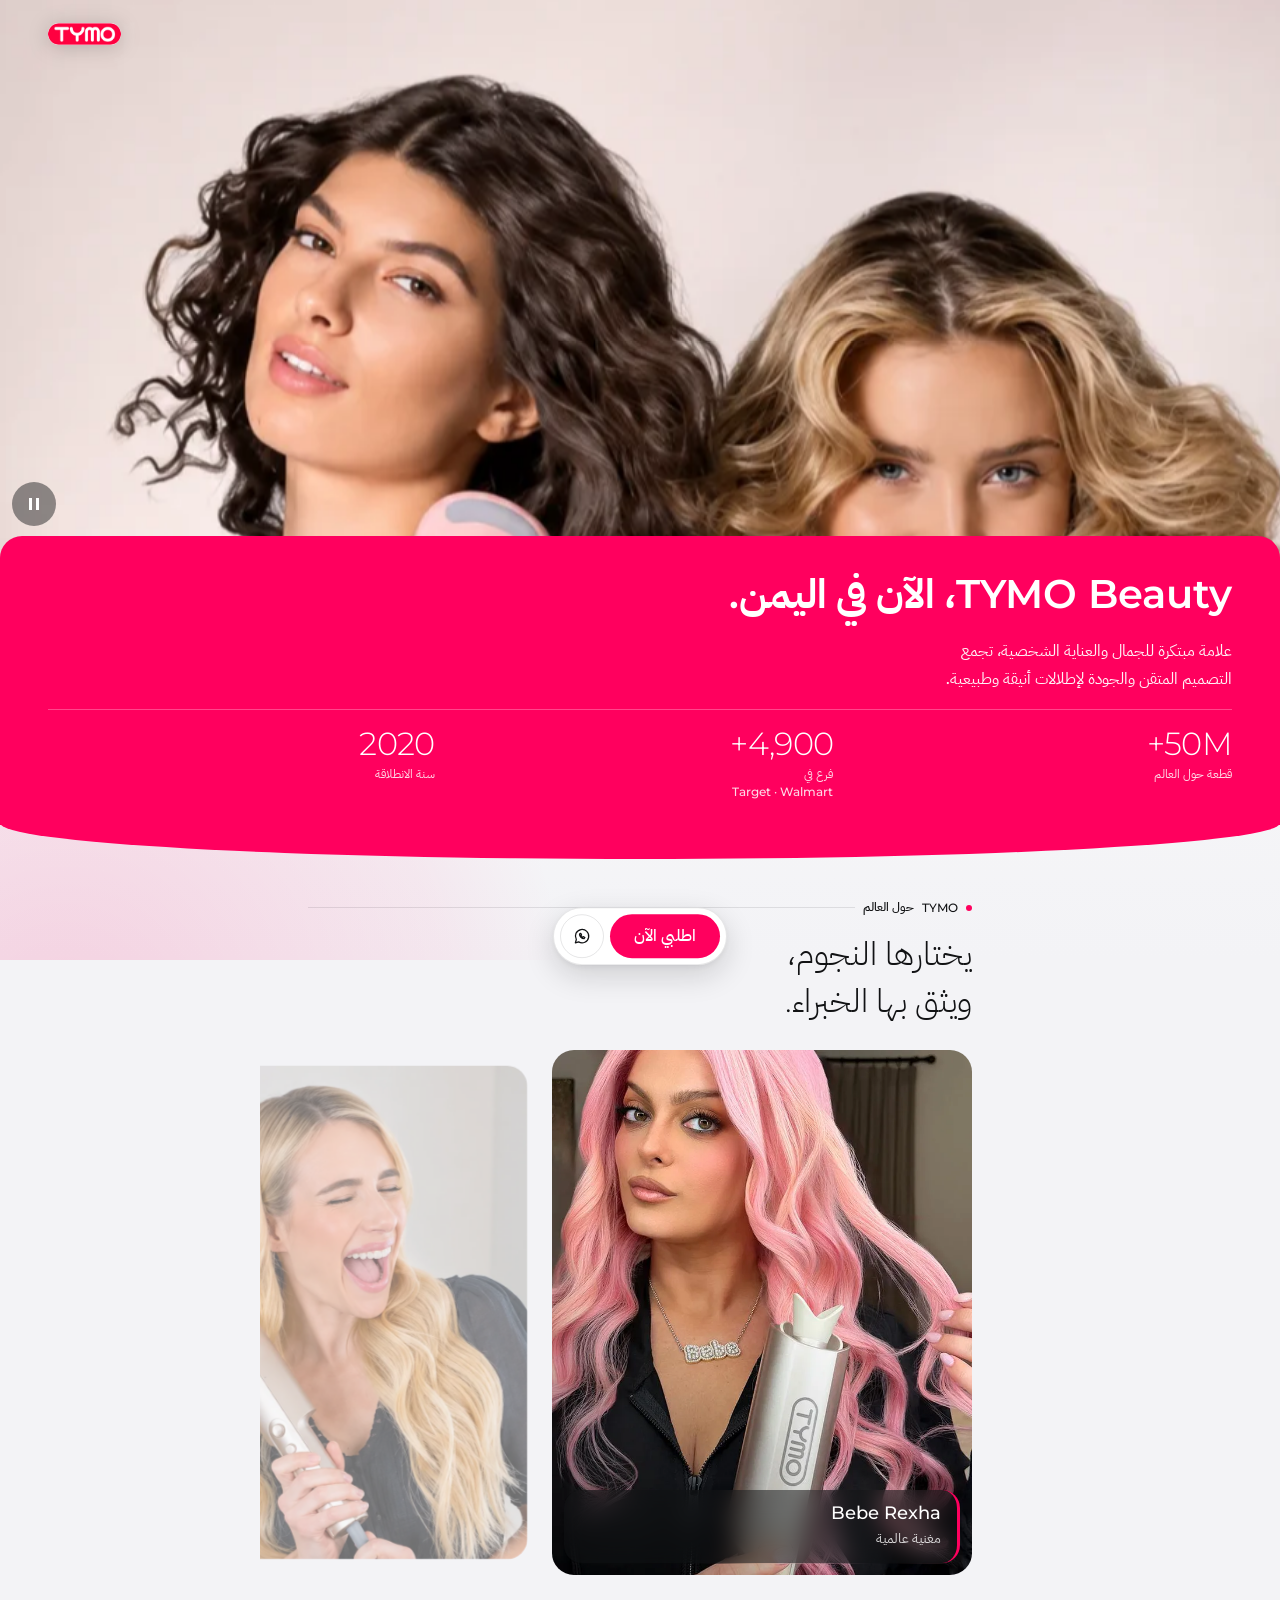
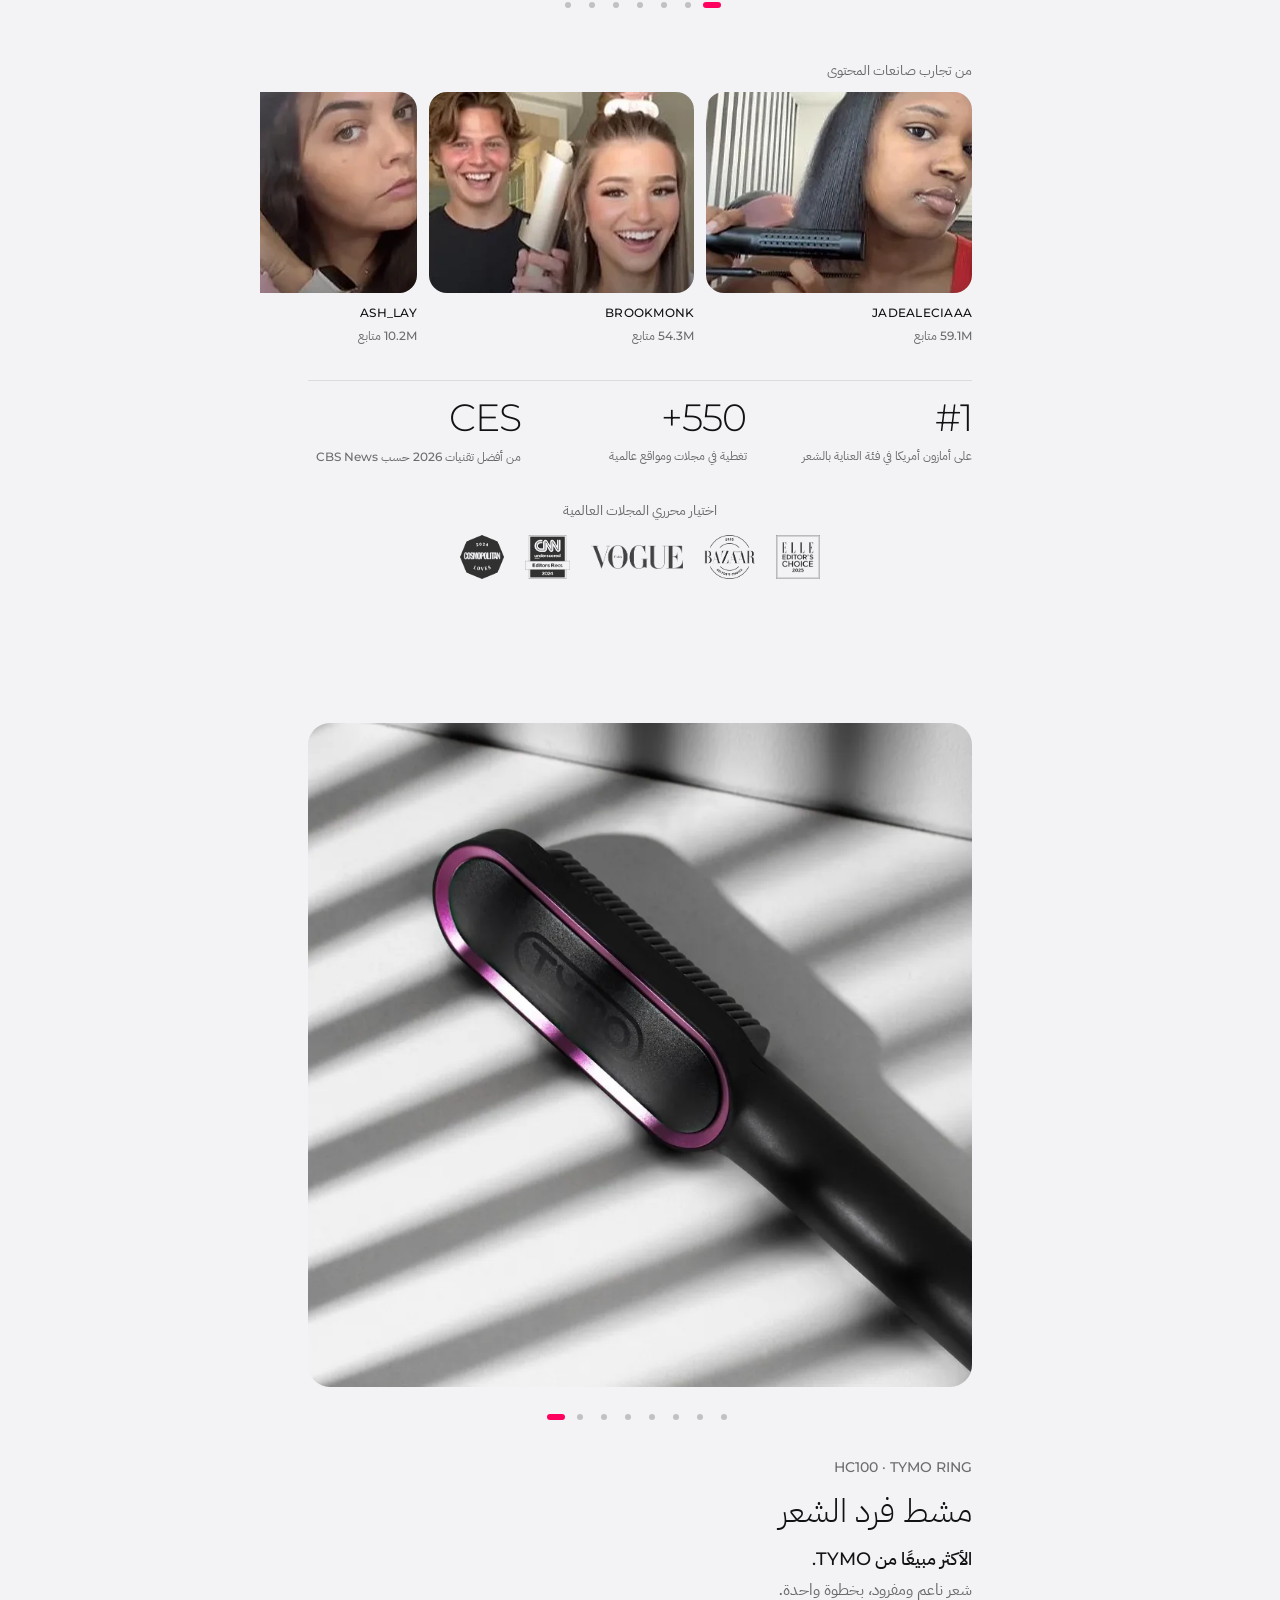
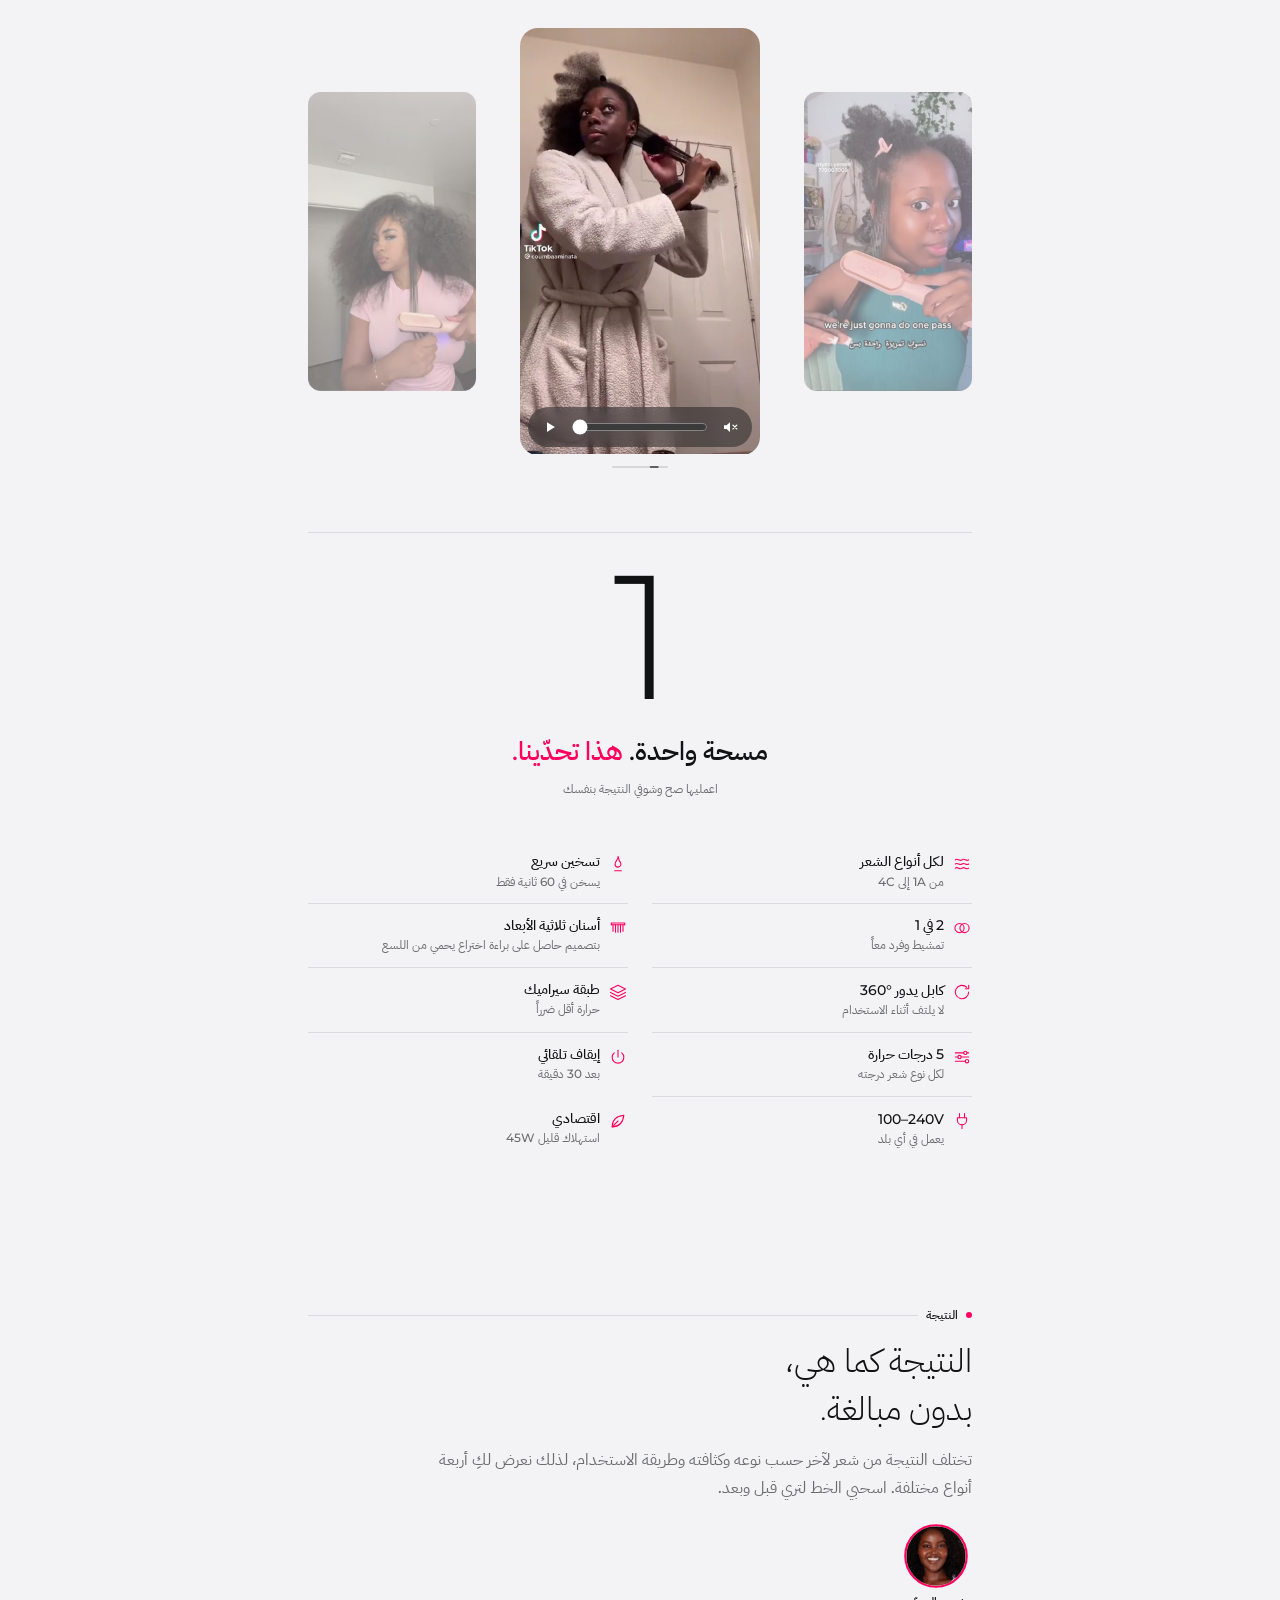
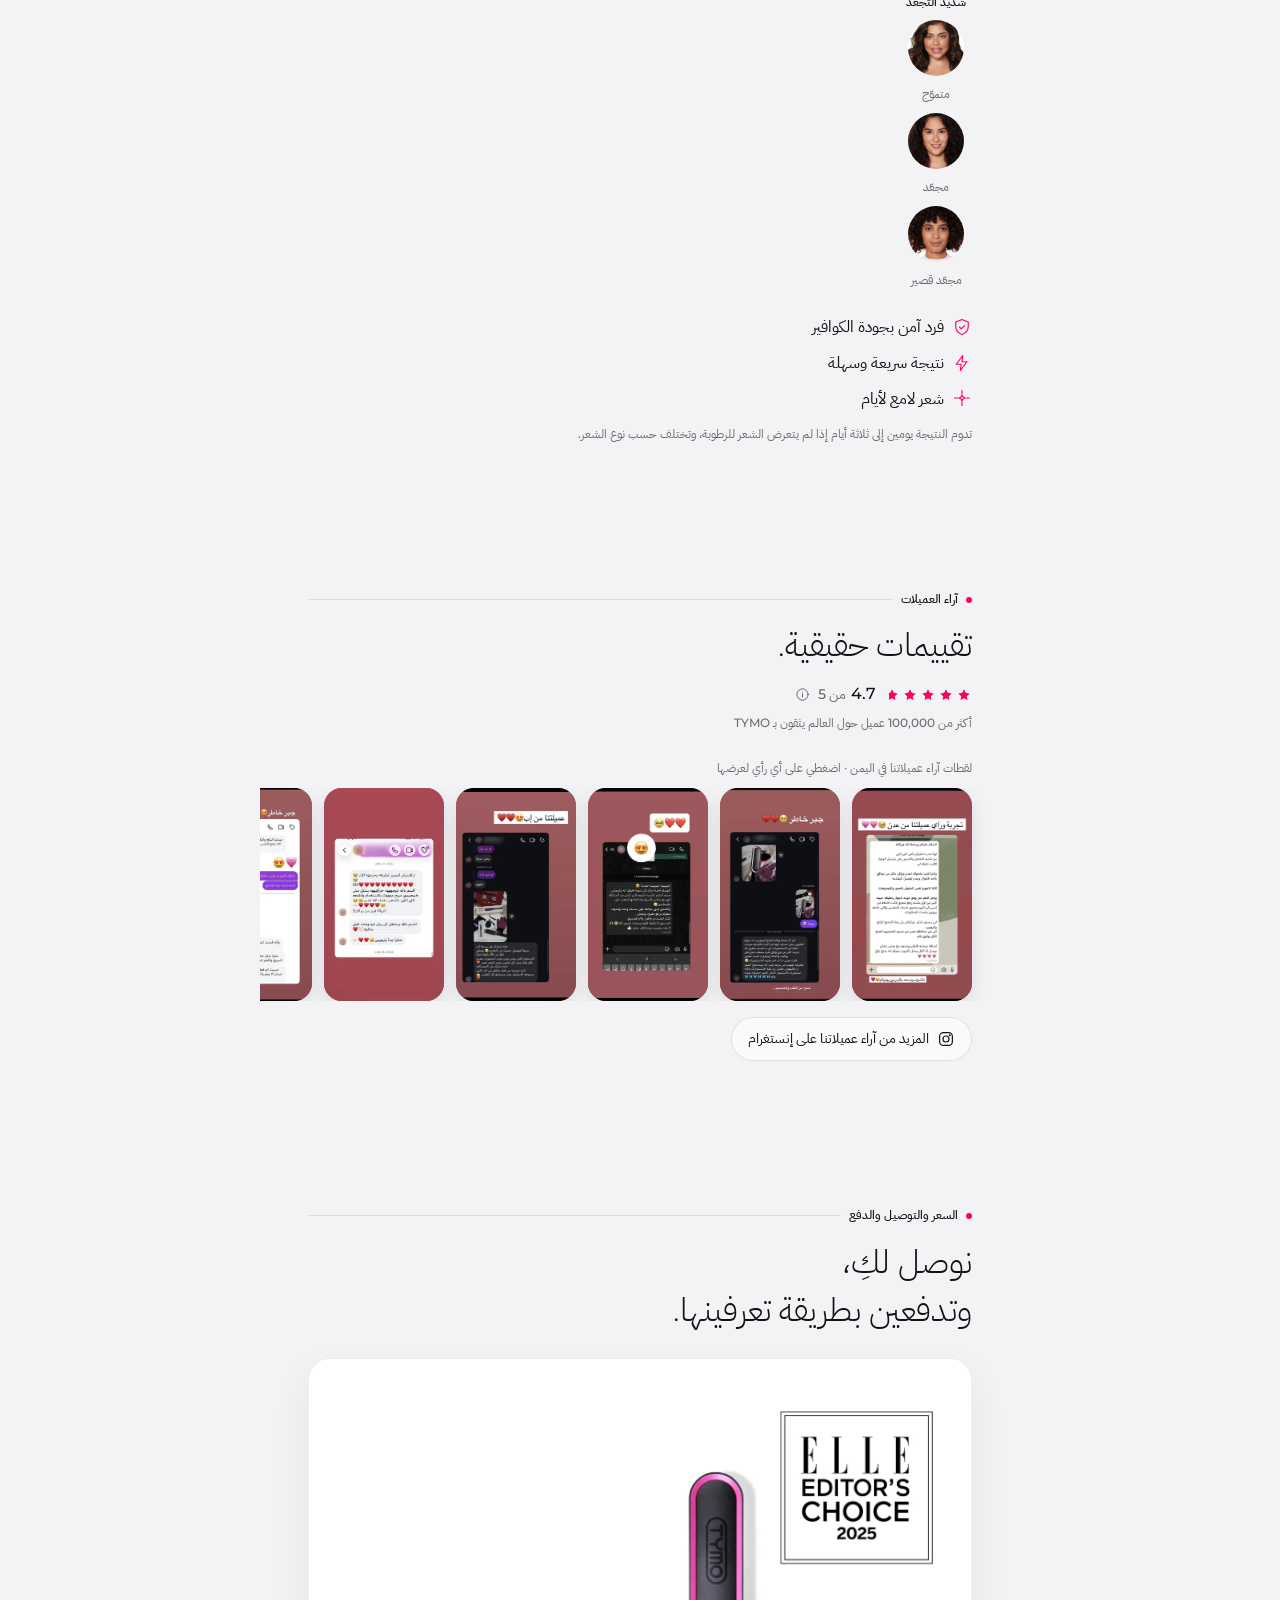
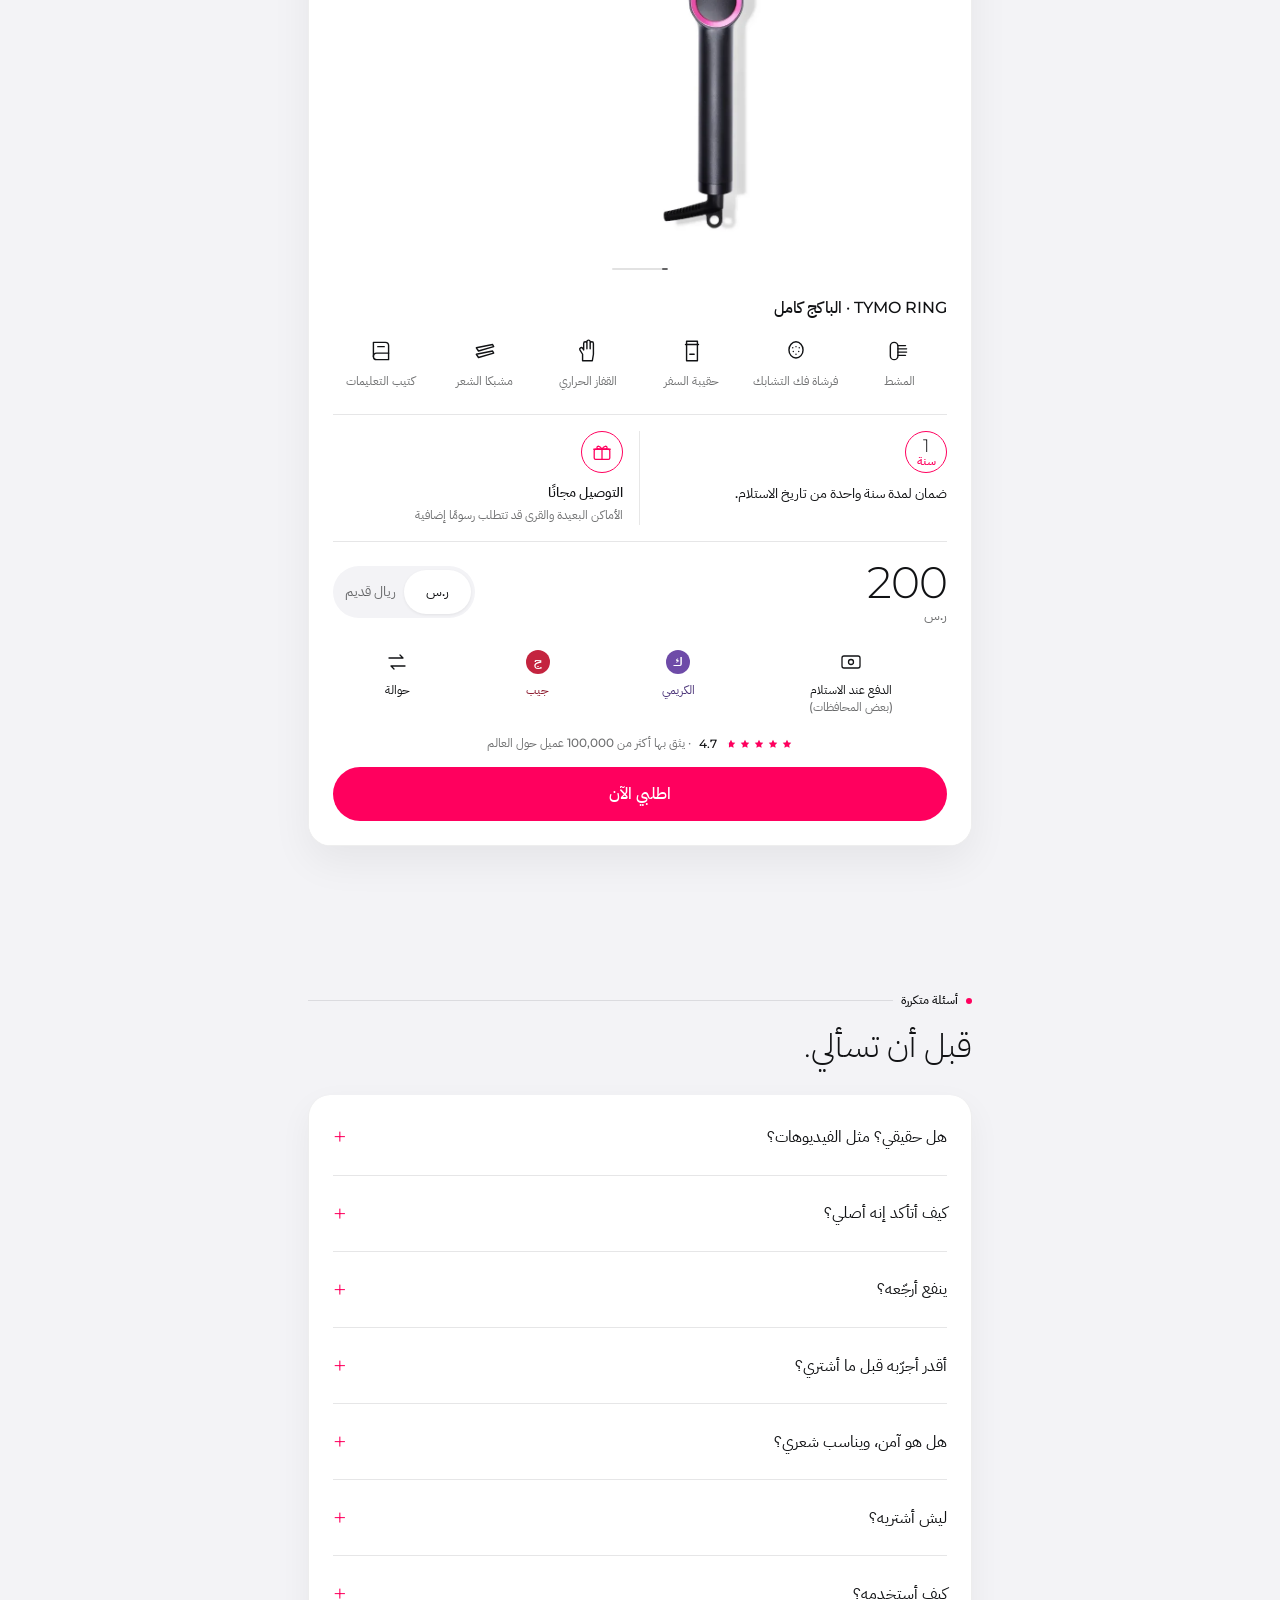
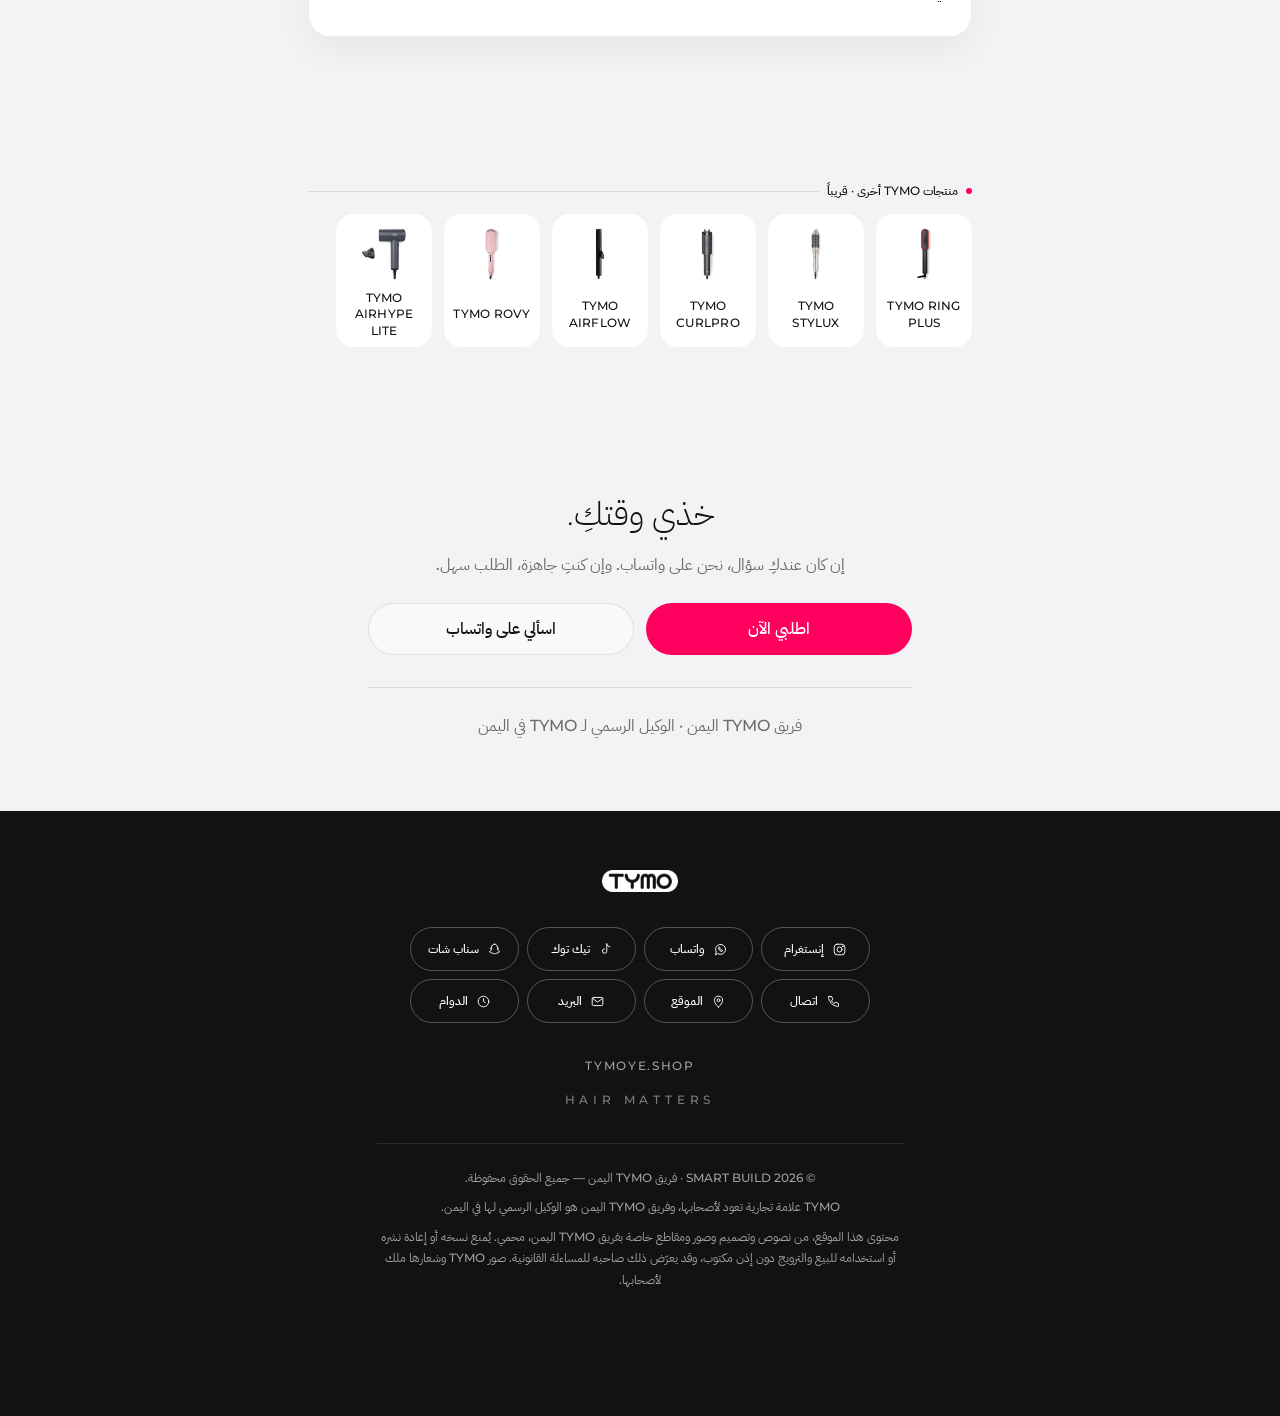
==== commit 33724108: "HC100 v0.13: 3E video order — bathrobe video opens in the middle, first video moved to the end Co-Au" ====
--- a/index.html
+++ b/index.html
@@ -151,12 +151,12 @@
     <!-- 3E · usage videos (moved here from section 3 on 17 Nov, swapped with 2F creators). 25 Nov: videos 2–6 added from "live now/3E Videos" (TYMO-authorised content, owner); placeholders removed. -->
     <div class="carousel reel strip reveal" aria-label="فيديوهات الاستخدام">
       <div class="track" role="group" tabindex="0" aria-label="فيديوهات الاستخدام">
-        <a class="reel-item video slide" href="media/use-1.mp4" data-video aria-label="فيديو استخدام المشط"><img src="media/use-1.webp" width="360" height="640" loading="lazy" alt=""><span class="play" aria-hidden="true"></span></a>
         <a class="reel-item video slide" href="media/use-2.mp4" data-video aria-label="فيديو استخدام المشط 2"><img src="media/use-2.webp" width="360" height="640" loading="lazy" alt=""><span class="play" aria-hidden="true"></span></a>
+        <a class="reel-item video slide" href="media/use-5.mp4" data-video aria-label="فيديو استخدام المشط 5"><img src="media/use-5.webp" width="360" height="640" loading="lazy" alt=""><span class="play" aria-hidden="true"></span></a>
         <a class="reel-item video slide" href="media/use-3.mp4" data-video aria-label="فيديو استخدام المشط 3"><img src="media/use-3.webp" width="360" height="640" loading="lazy" alt=""><span class="play" aria-hidden="true"></span></a>
         <a class="reel-item video slide" href="media/use-4.mp4" data-video aria-label="فيديو استخدام المشط 4"><img src="media/use-4.webp" width="360" height="640" loading="lazy" alt=""><span class="play" aria-hidden="true"></span></a>
-        <a class="reel-item video slide" href="media/use-5.mp4" data-video aria-label="فيديو استخدام المشط 5"><img src="media/use-5.webp" width="360" height="640" loading="lazy" alt=""><span class="play" aria-hidden="true"></span></a>
         <a class="reel-item video slide" href="media/use-6.mp4" data-video aria-label="فيديو استخدام المشط 6"><img src="media/use-6.webp" width="360" height="640" loading="lazy" alt=""><span class="play" aria-hidden="true"></span></a>
+        <a class="reel-item video slide" href="media/use-1.mp4" data-video aria-label="فيديو استخدام المشط"><img src="media/use-1.webp" width="360" height="640" loading="lazy" alt=""><span class="play" aria-hidden="true"></span></a>
       </div>
     </div>
     <!-- 2C · ONE SWIPE — the single hero feature, right under the videos (owner, 18 Nov).
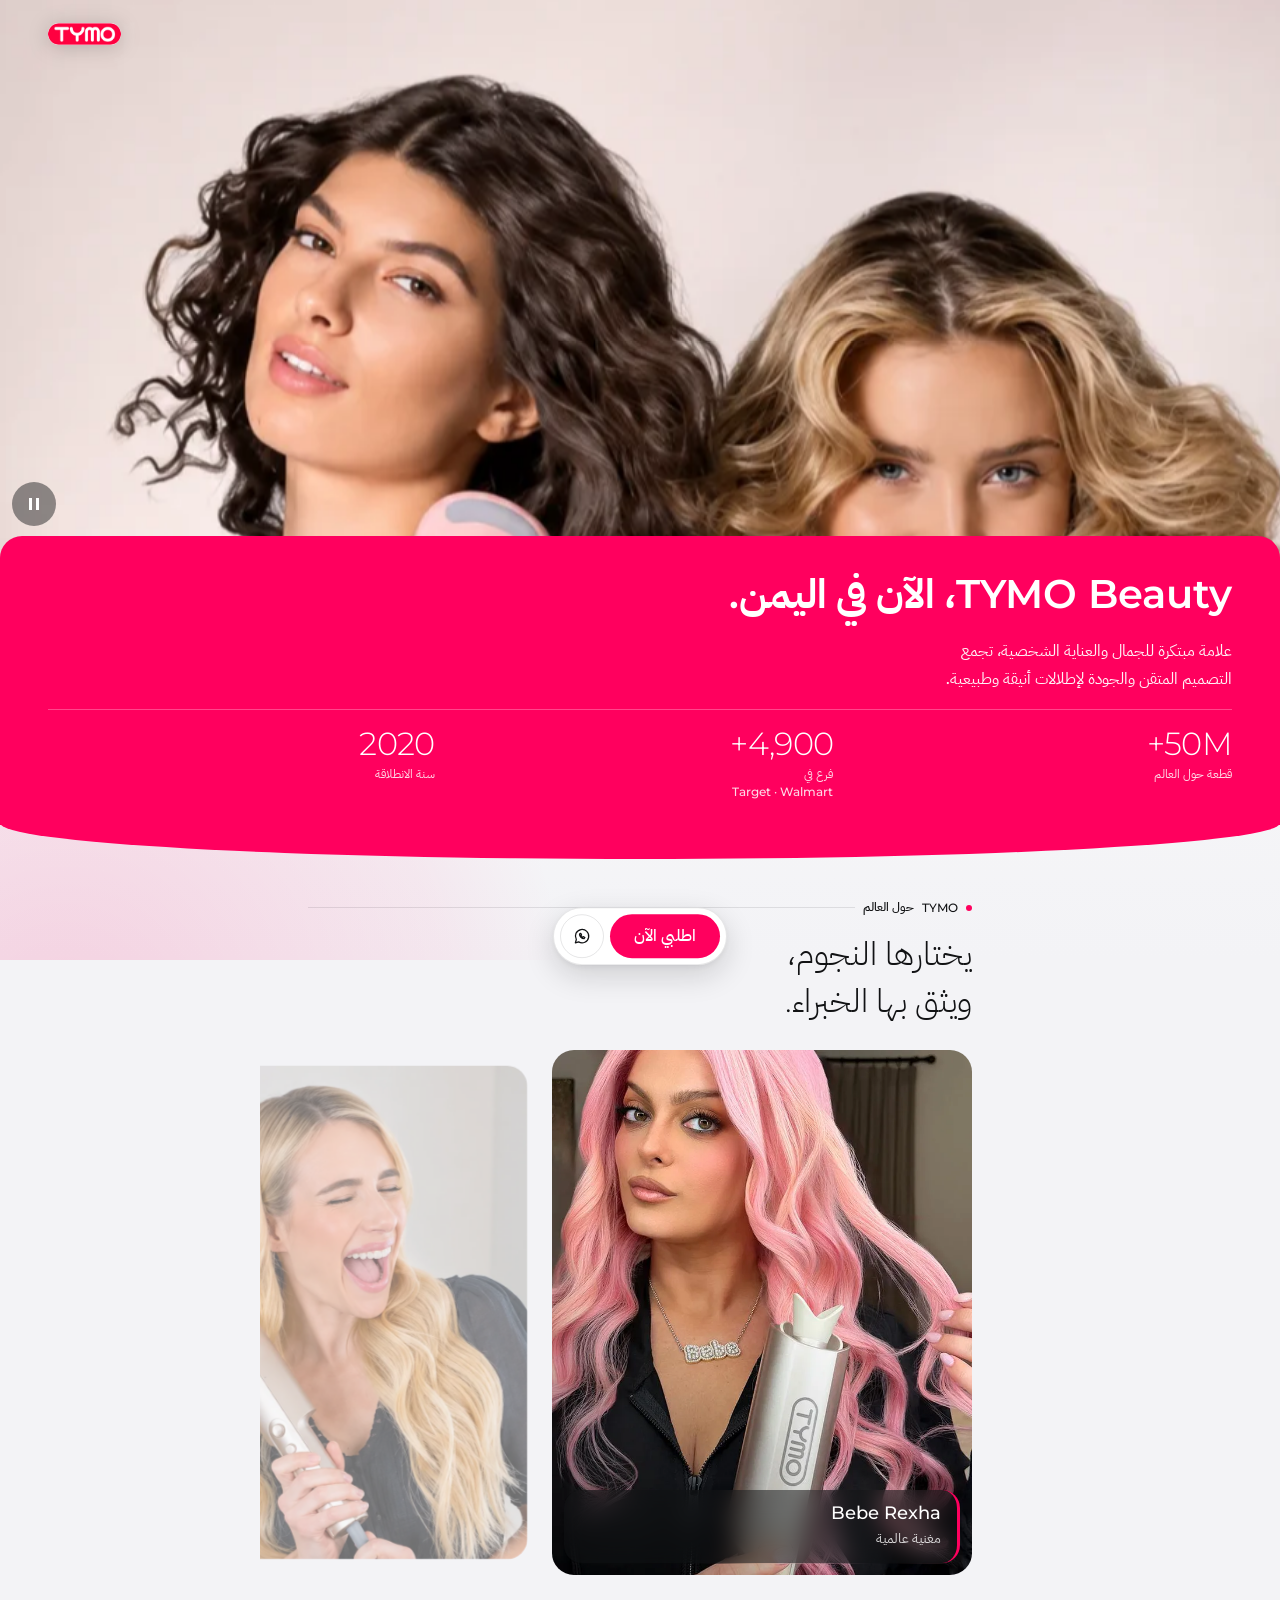
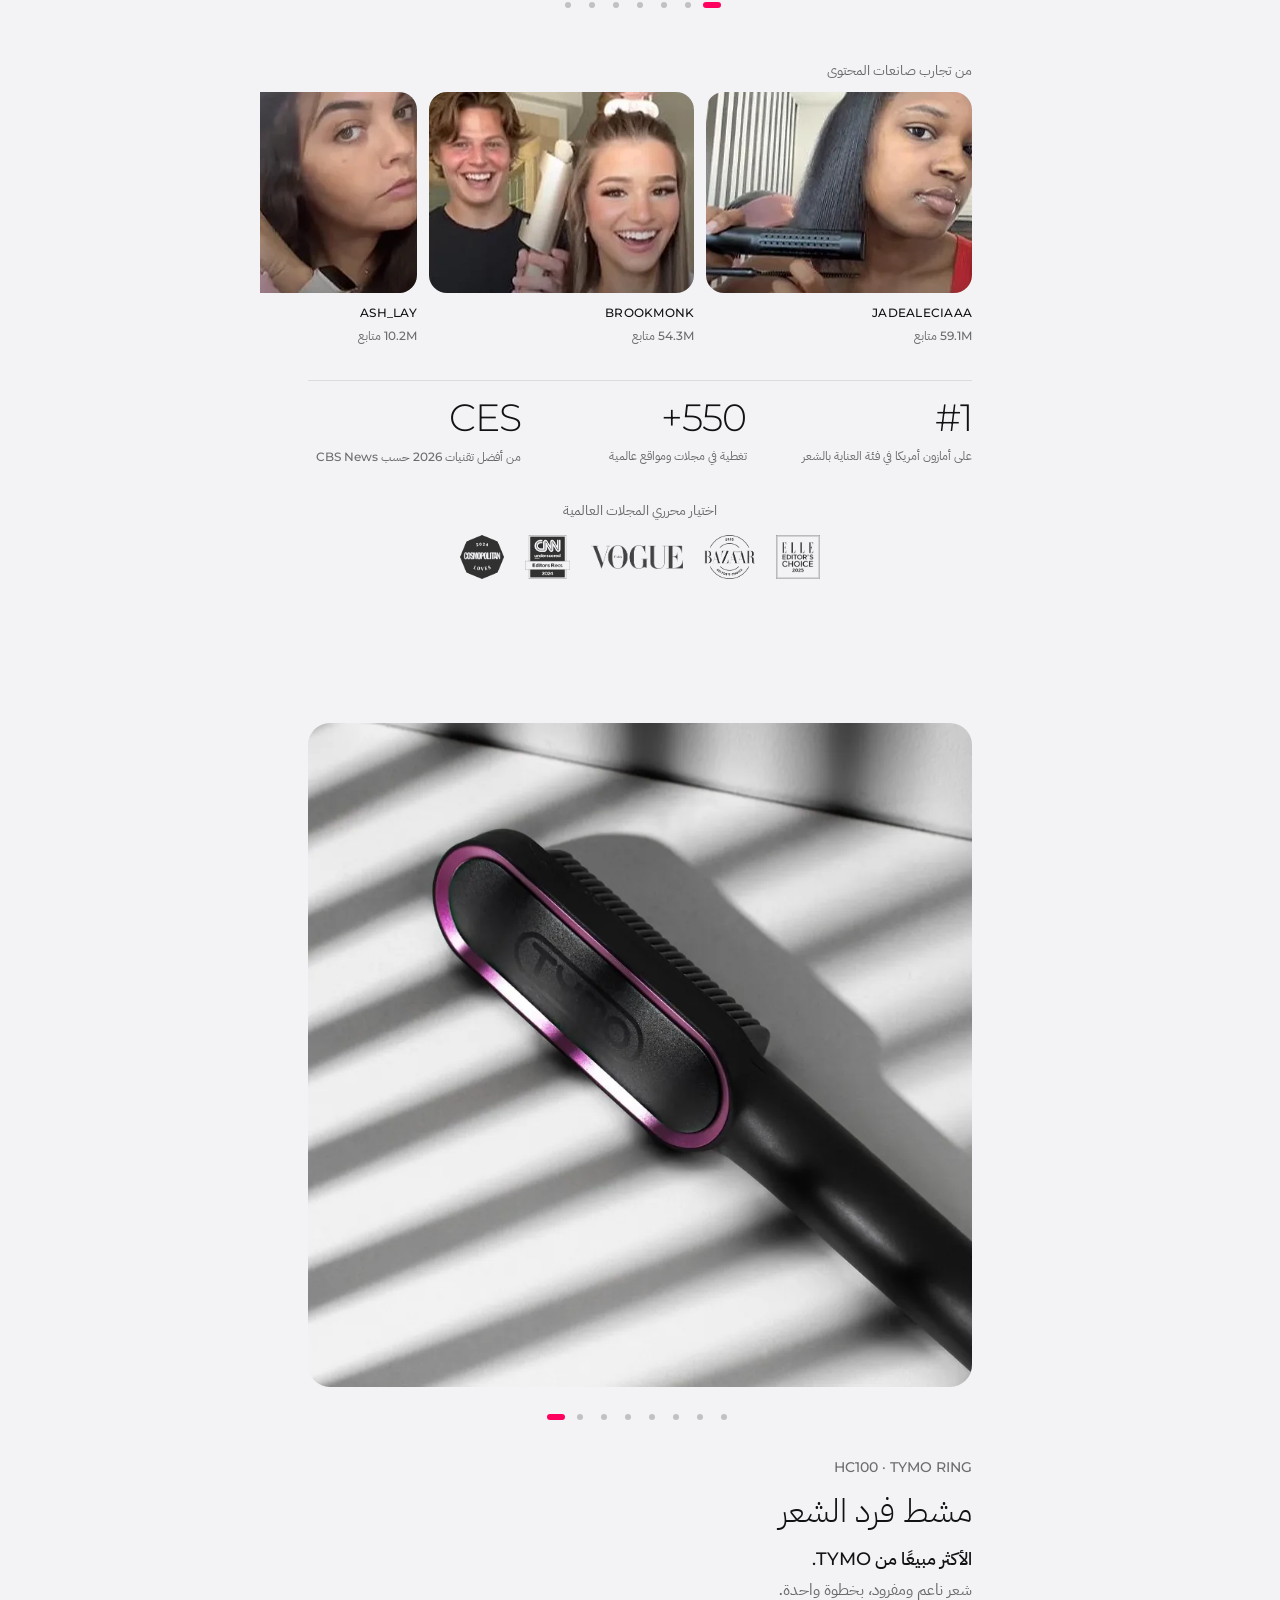
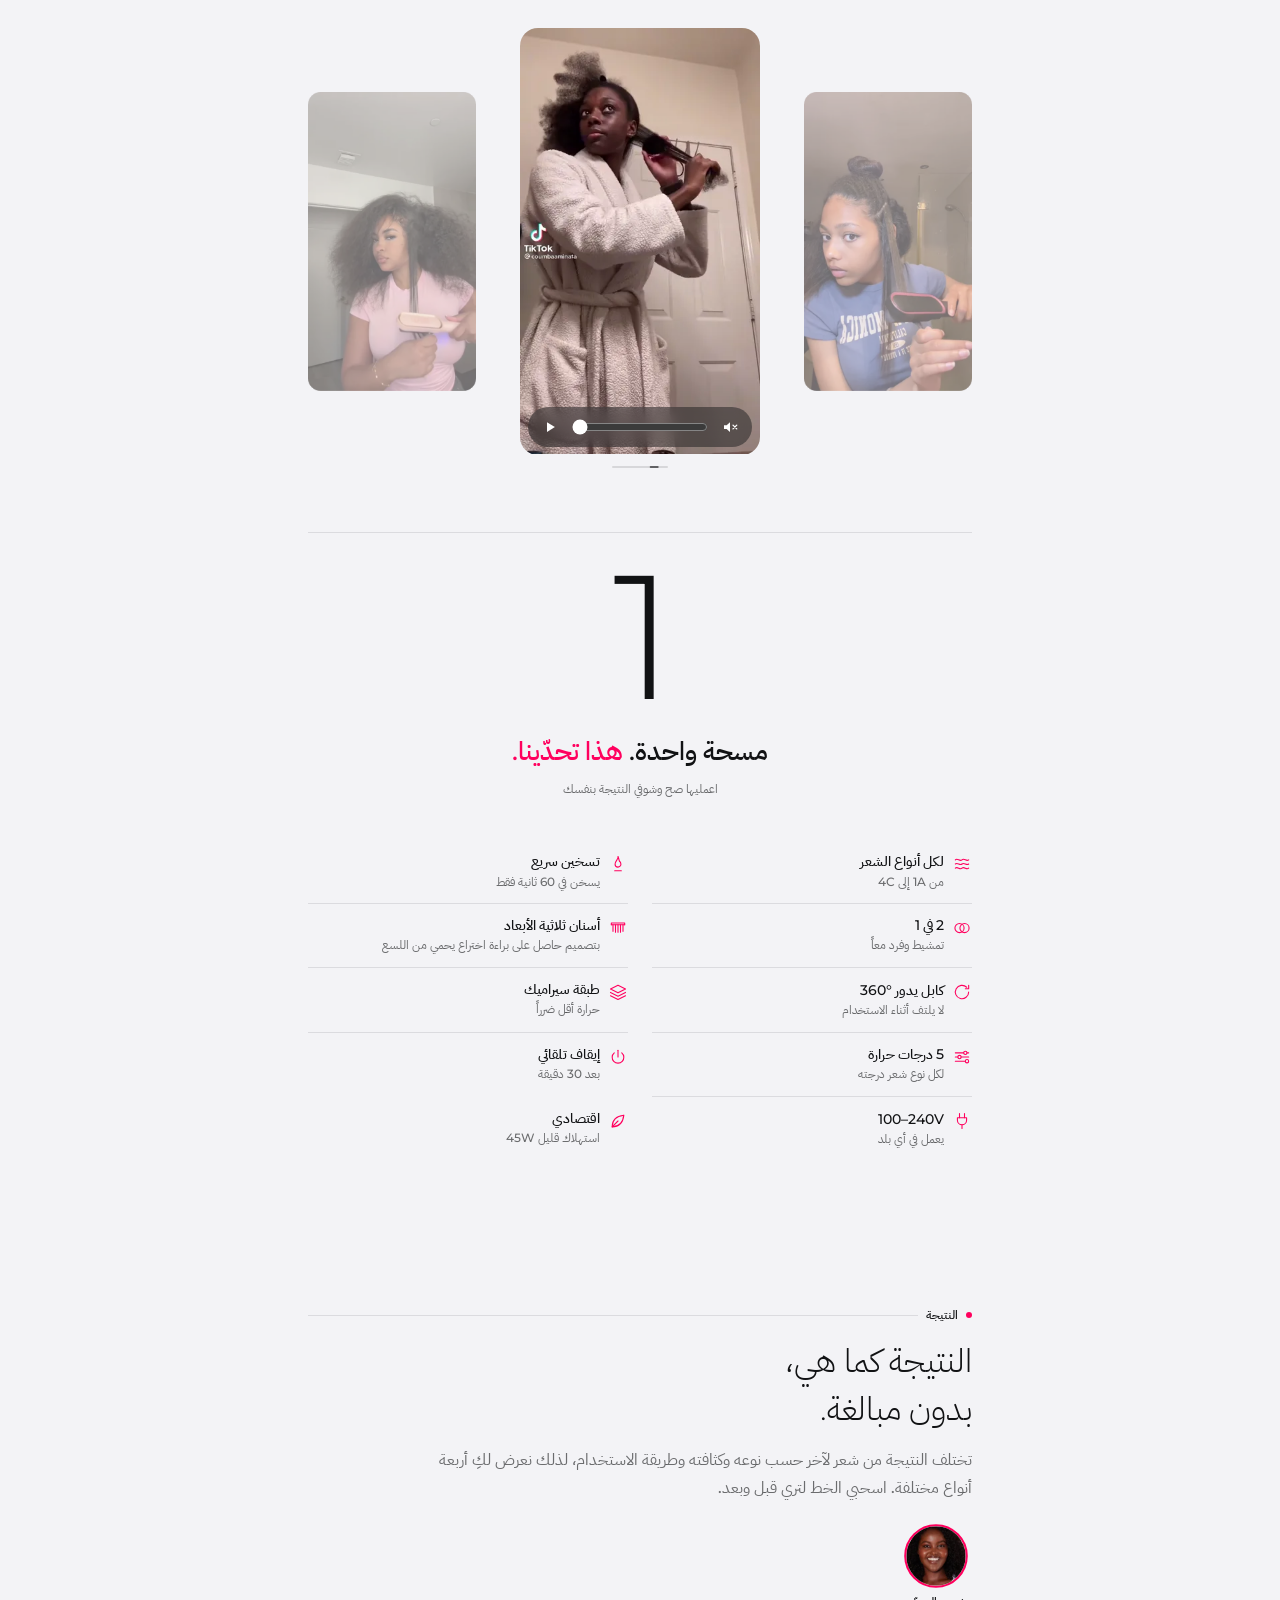
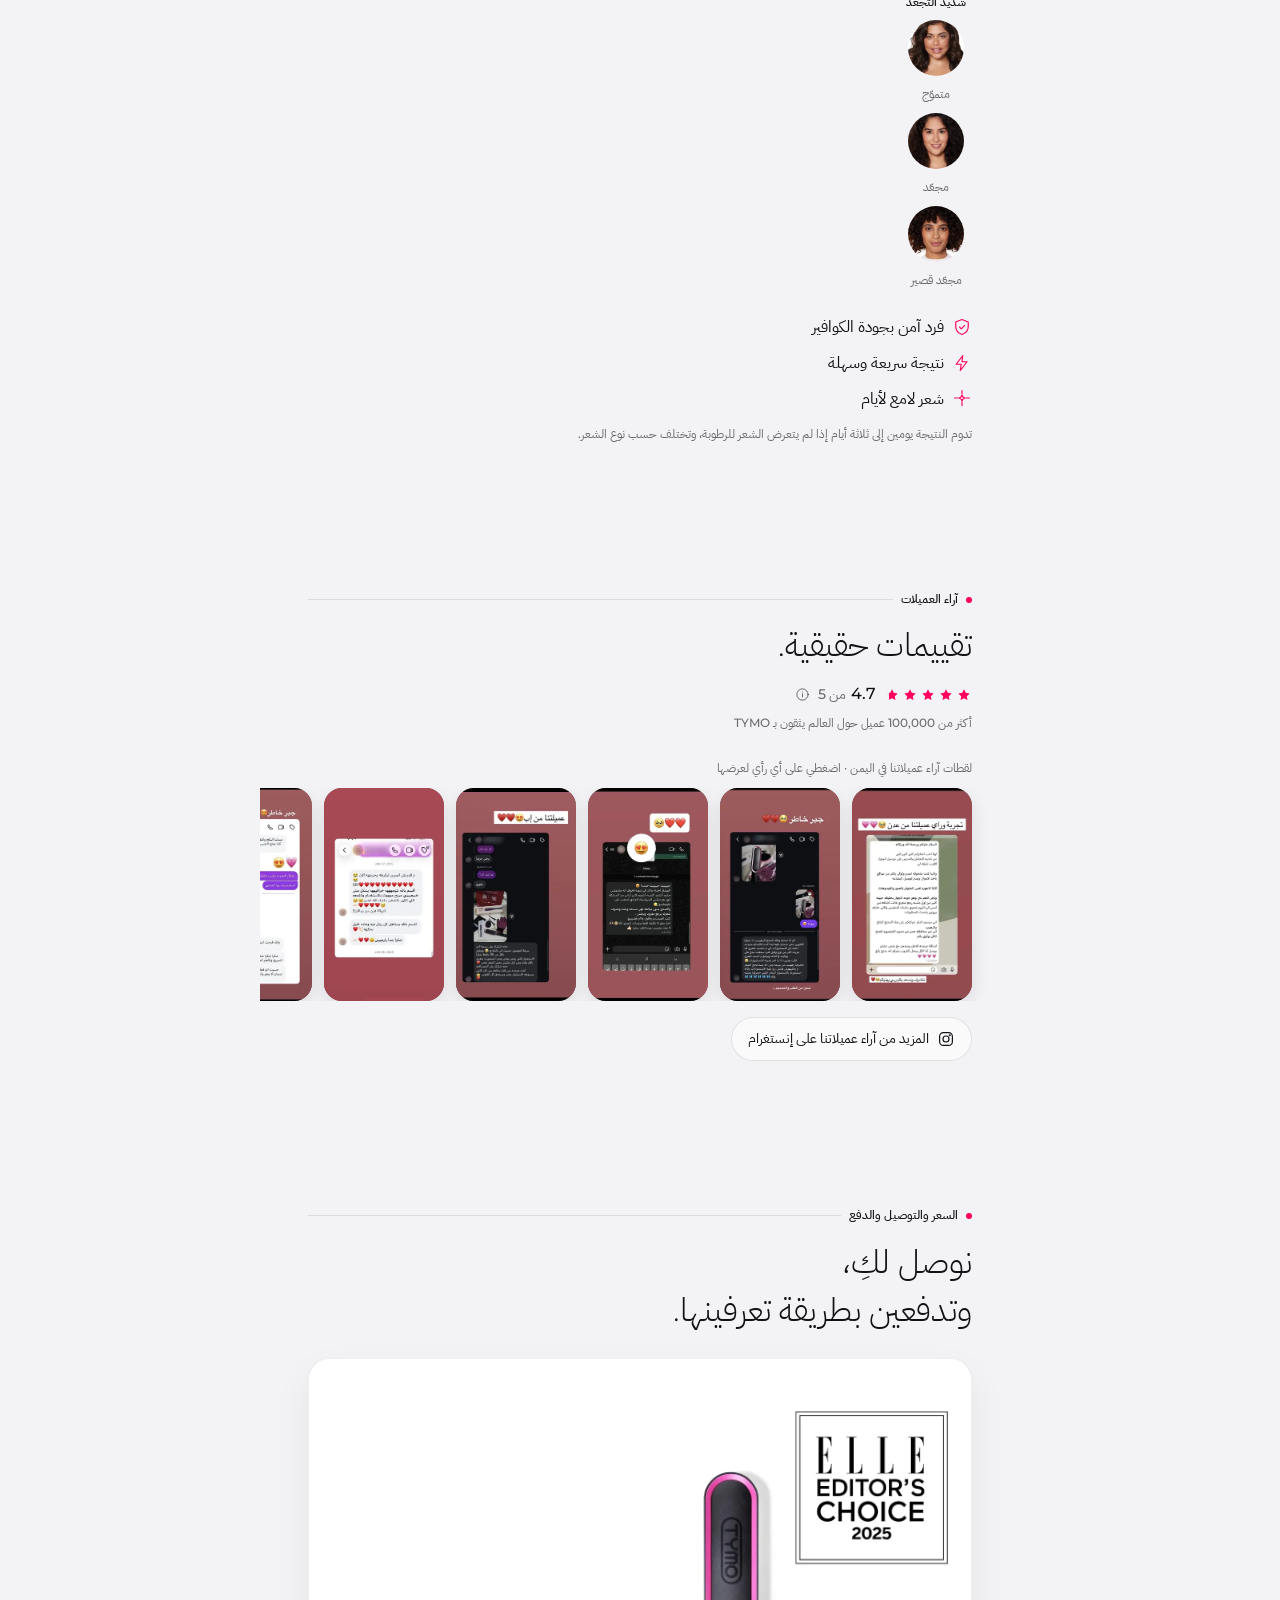
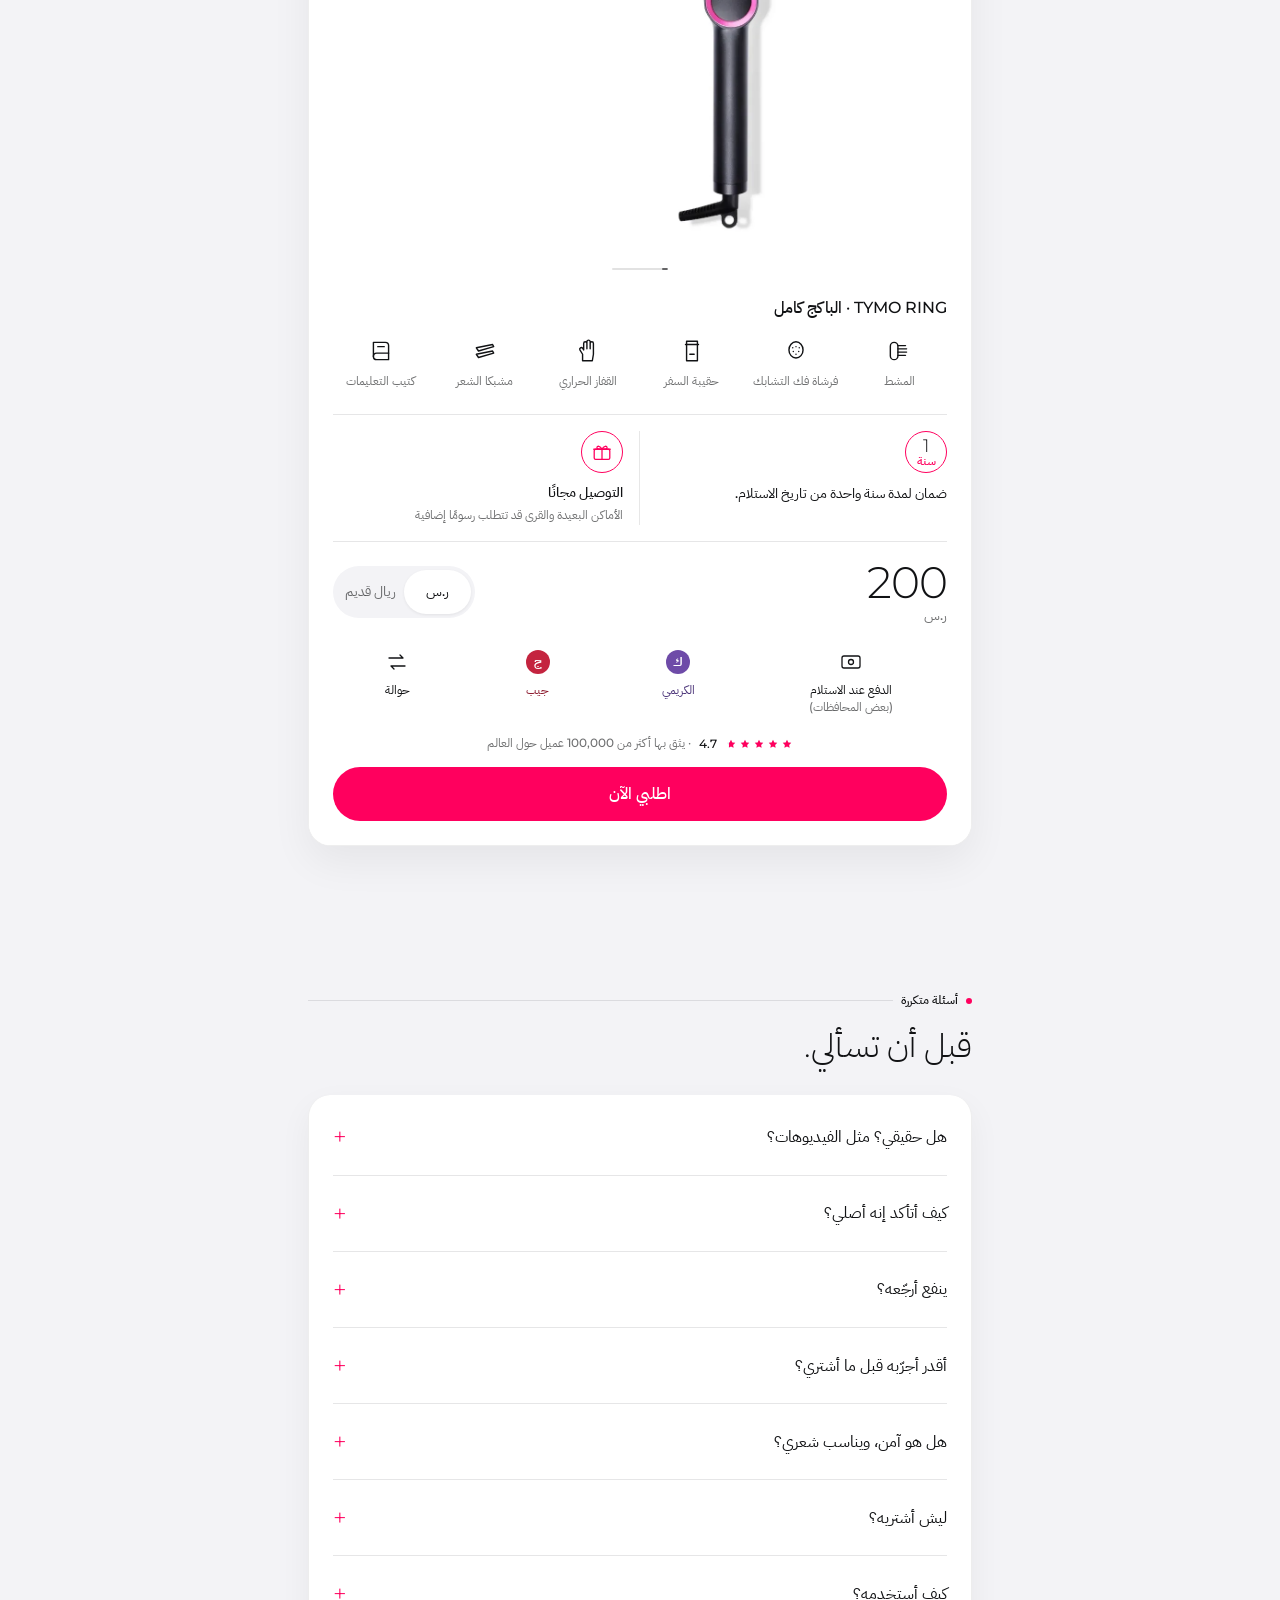
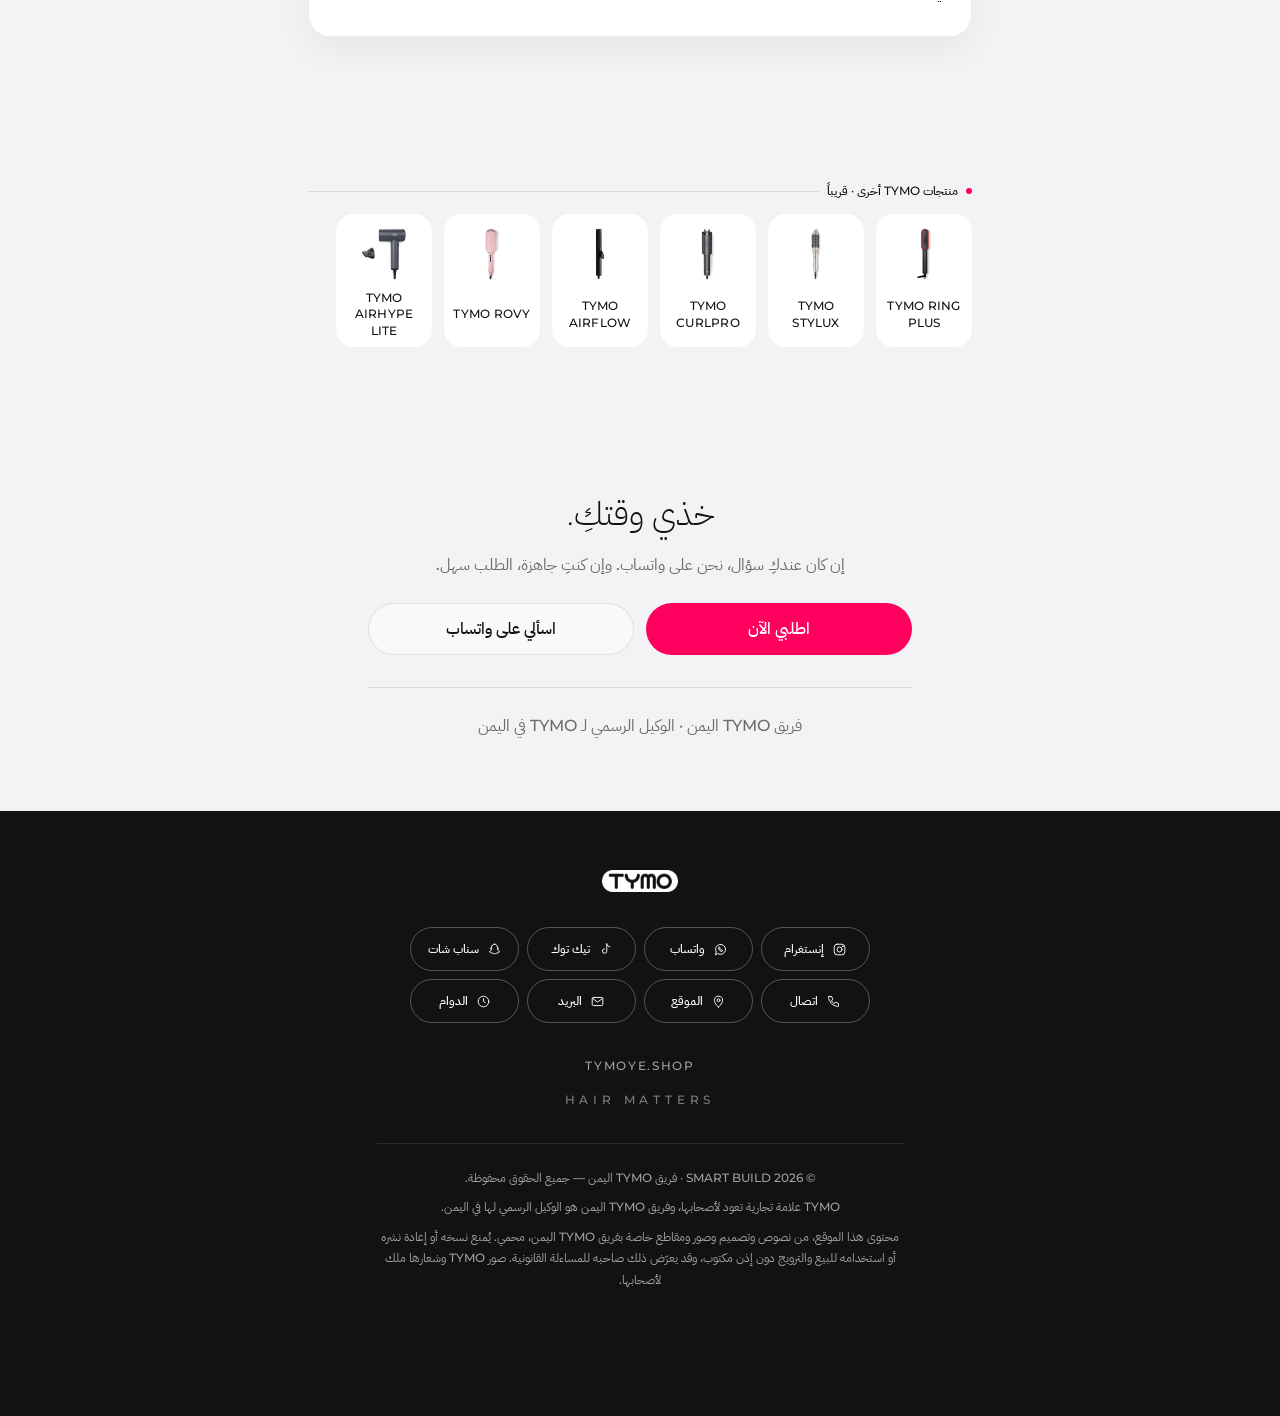
==== commit fe9e471e: "HC100 v0.13: 3E video order — Santa Monica first, @tymo.yemen fifth Co-Authored-By: Claude Opus 5.5 " ====
--- a/index.html
+++ b/index.html
@@ -151,11 +151,11 @@
     <!-- 3E · usage videos (moved here from section 3 on 17 Nov, swapped with 2F creators). 25 Nov: videos 2–6 added from "live now/3E Videos" (TYMO-authorised content, owner); placeholders removed. -->
     <div class="carousel reel strip reveal" aria-label="فيديوهات الاستخدام">
       <div class="track" role="group" tabindex="0" aria-label="فيديوهات الاستخدام">
-        <a class="reel-item video slide" href="media/use-2.mp4" data-video aria-label="فيديو استخدام المشط 2"><img src="media/use-2.webp" width="360" height="640" loading="lazy" alt=""><span class="play" aria-hidden="true"></span></a>
+        <a class="reel-item video slide" href="media/use-4.mp4" data-video aria-label="فيديو استخدام المشط 4"><img src="media/use-4.webp" width="360" height="640" loading="lazy" alt=""><span class="play" aria-hidden="true"></span></a>
         <a class="reel-item video slide" href="media/use-5.mp4" data-video aria-label="فيديو استخدام المشط 5"><img src="media/use-5.webp" width="360" height="640" loading="lazy" alt=""><span class="play" aria-hidden="true"></span></a>
         <a class="reel-item video slide" href="media/use-3.mp4" data-video aria-label="فيديو استخدام المشط 3"><img src="media/use-3.webp" width="360" height="640" loading="lazy" alt=""><span class="play" aria-hidden="true"></span></a>
-        <a class="reel-item video slide" href="media/use-4.mp4" data-video aria-label="فيديو استخدام المشط 4"><img src="media/use-4.webp" width="360" height="640" loading="lazy" alt=""><span class="play" aria-hidden="true"></span></a>
         <a class="reel-item video slide" href="media/use-6.mp4" data-video aria-label="فيديو استخدام المشط 6"><img src="media/use-6.webp" width="360" height="640" loading="lazy" alt=""><span class="play" aria-hidden="true"></span></a>
+        <a class="reel-item video slide" href="media/use-2.mp4" data-video aria-label="فيديو استخدام المشط 2"><img src="media/use-2.webp" width="360" height="640" loading="lazy" alt=""><span class="play" aria-hidden="true"></span></a>
         <a class="reel-item video slide" href="media/use-1.mp4" data-video aria-label="فيديو استخدام المشط"><img src="media/use-1.webp" width="360" height="640" loading="lazy" alt=""><span class="play" aria-hidden="true"></span></a>
       </div>
     </div>
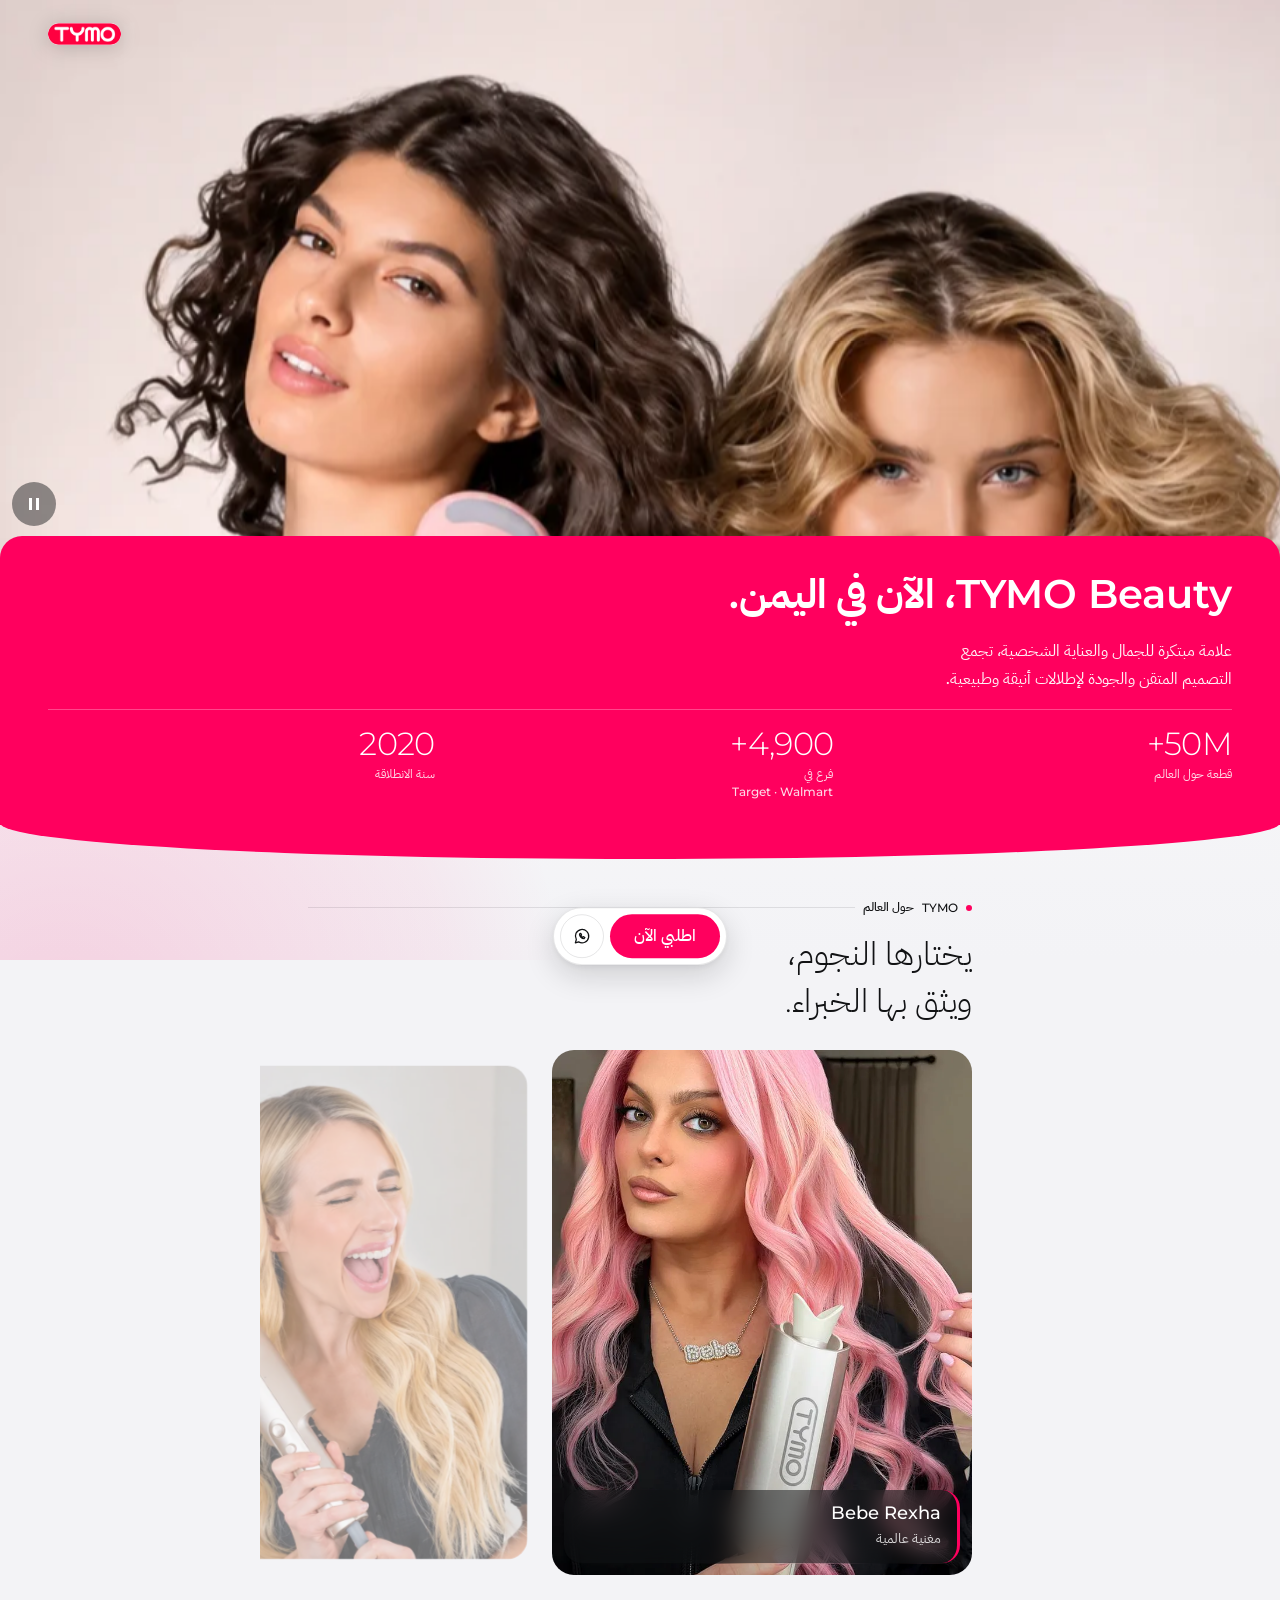
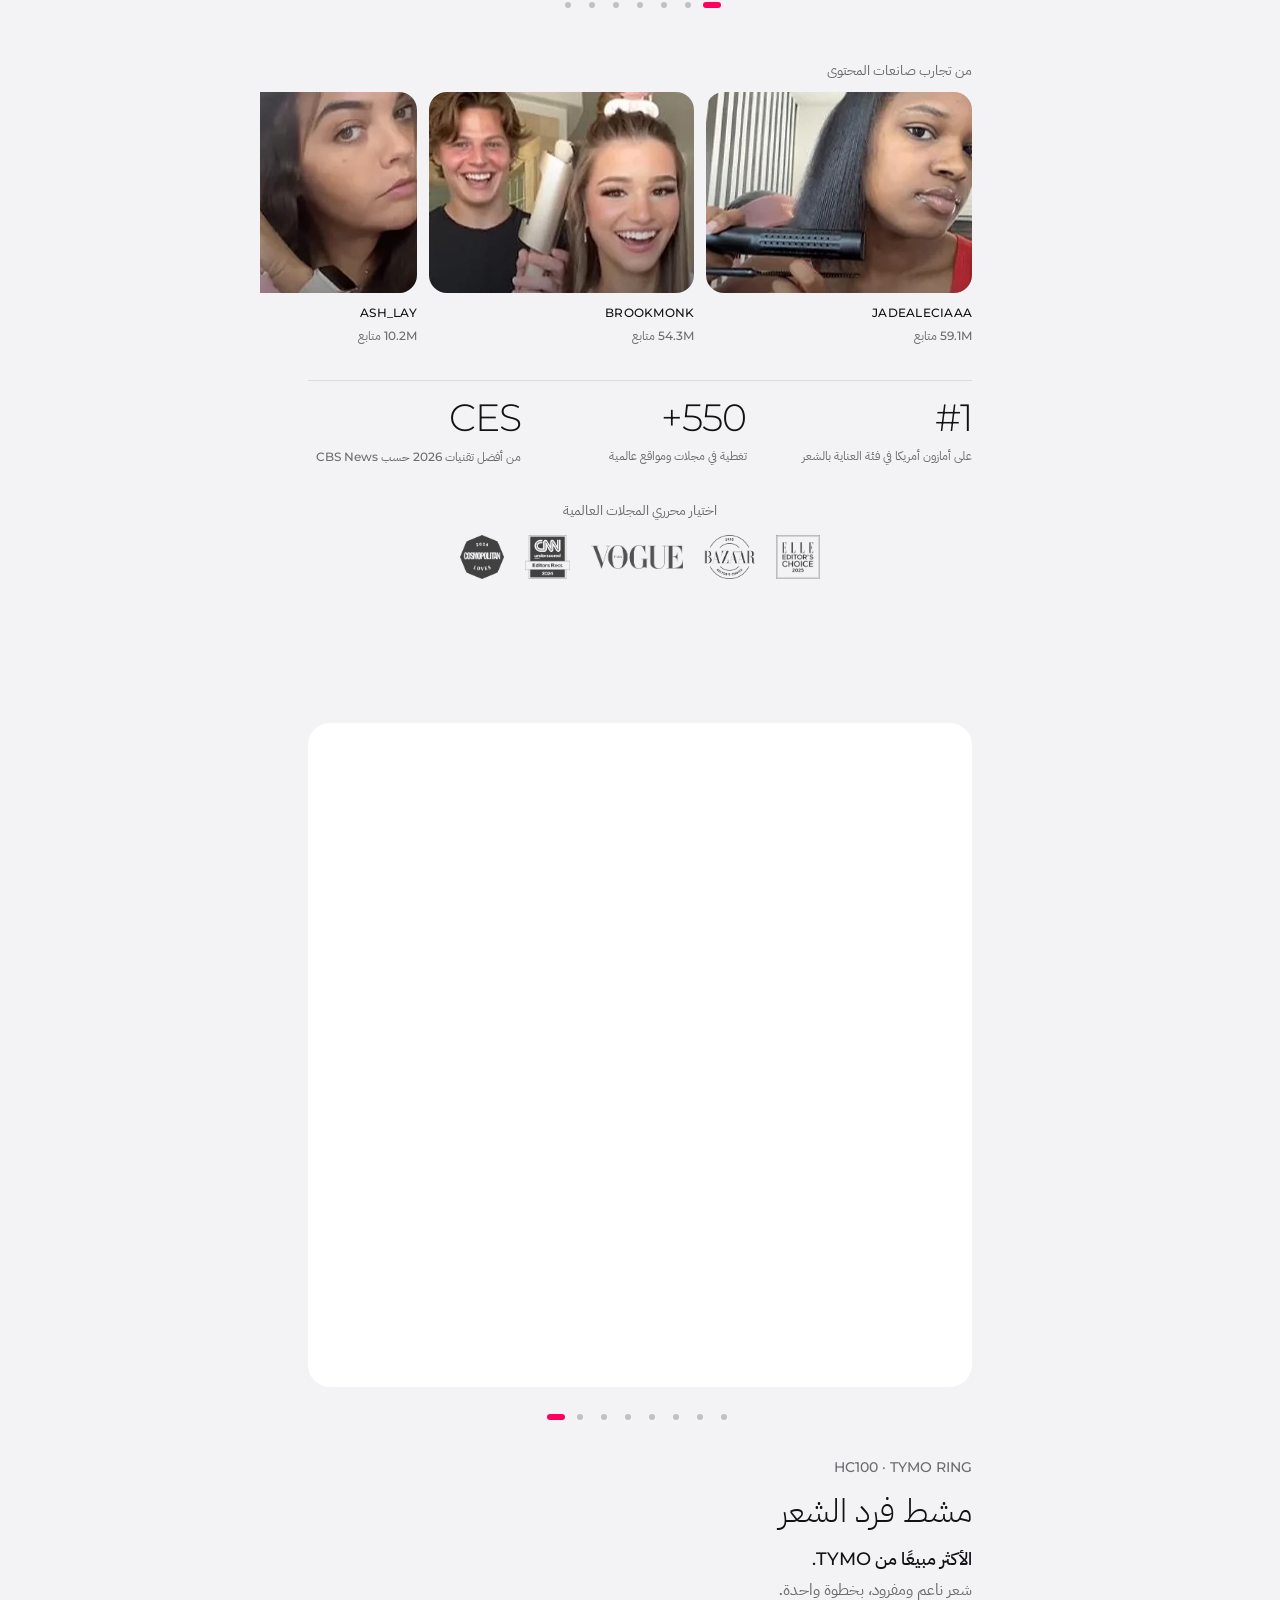
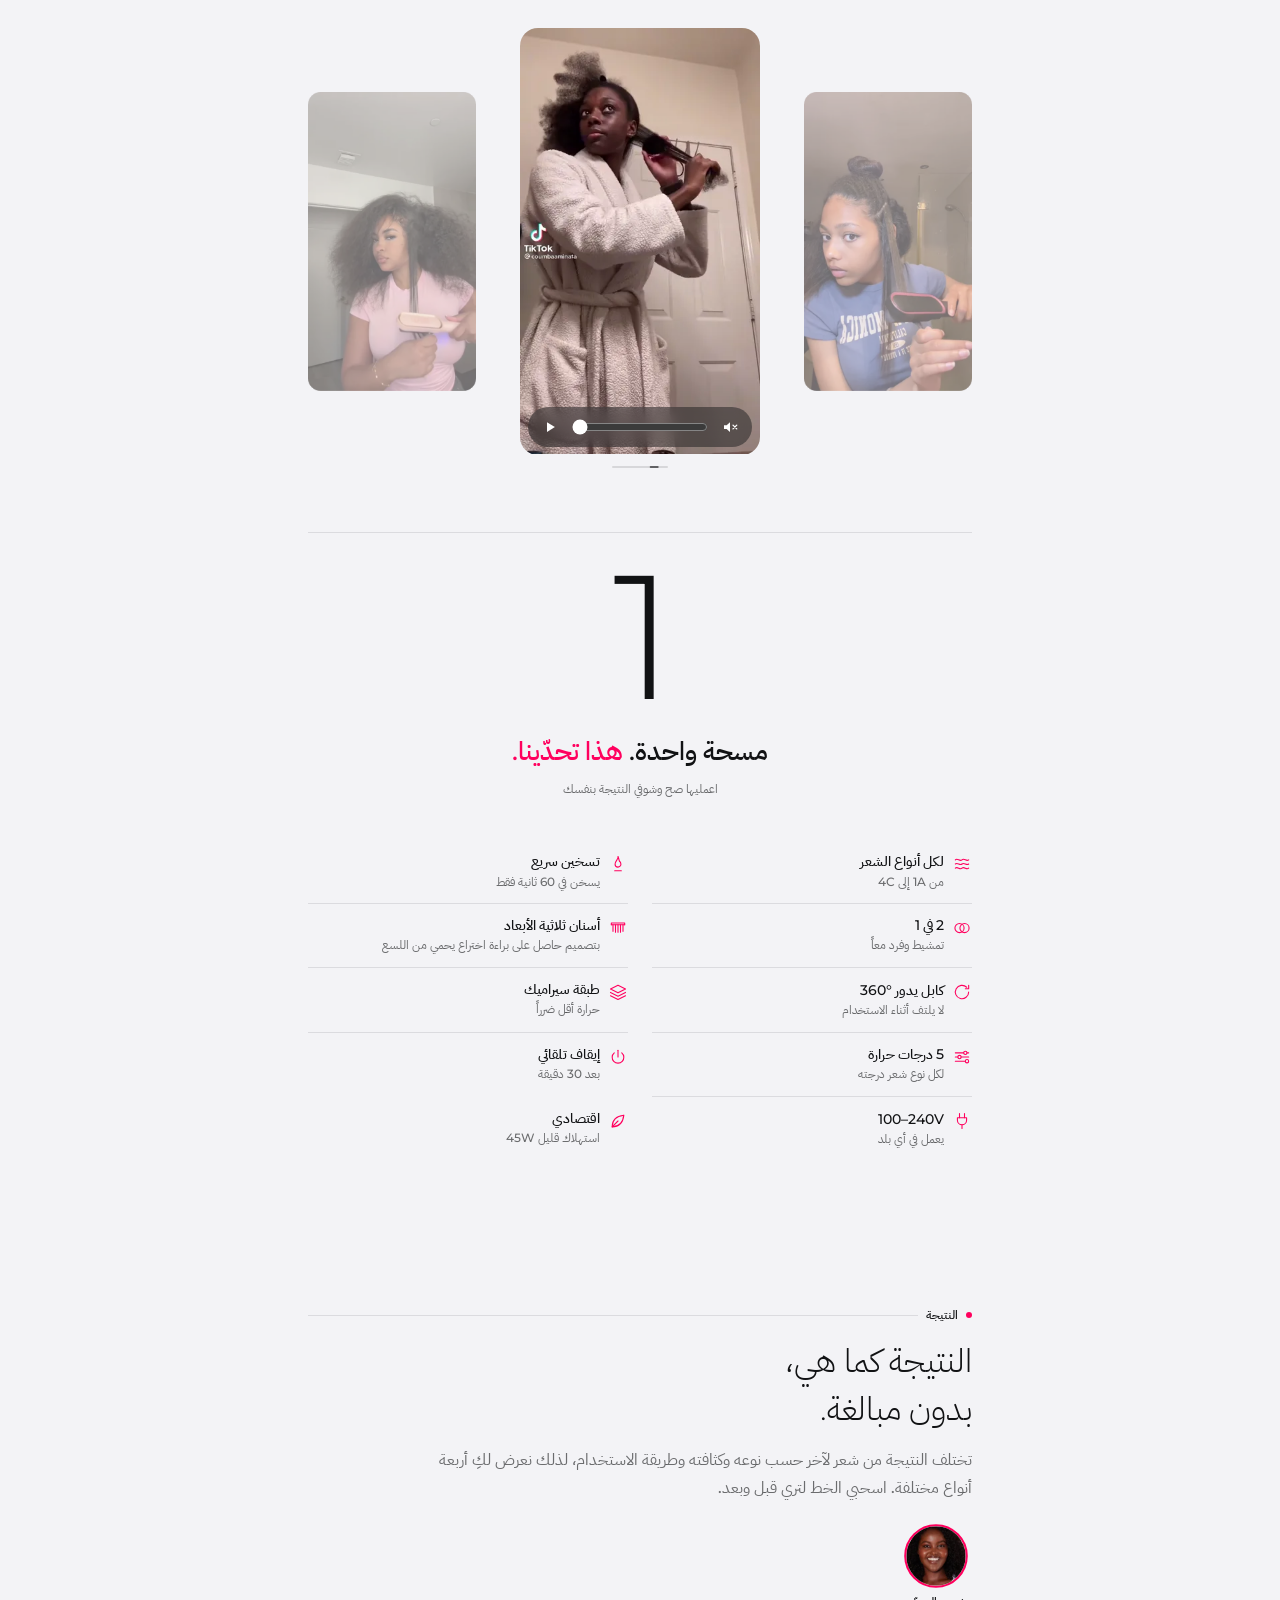
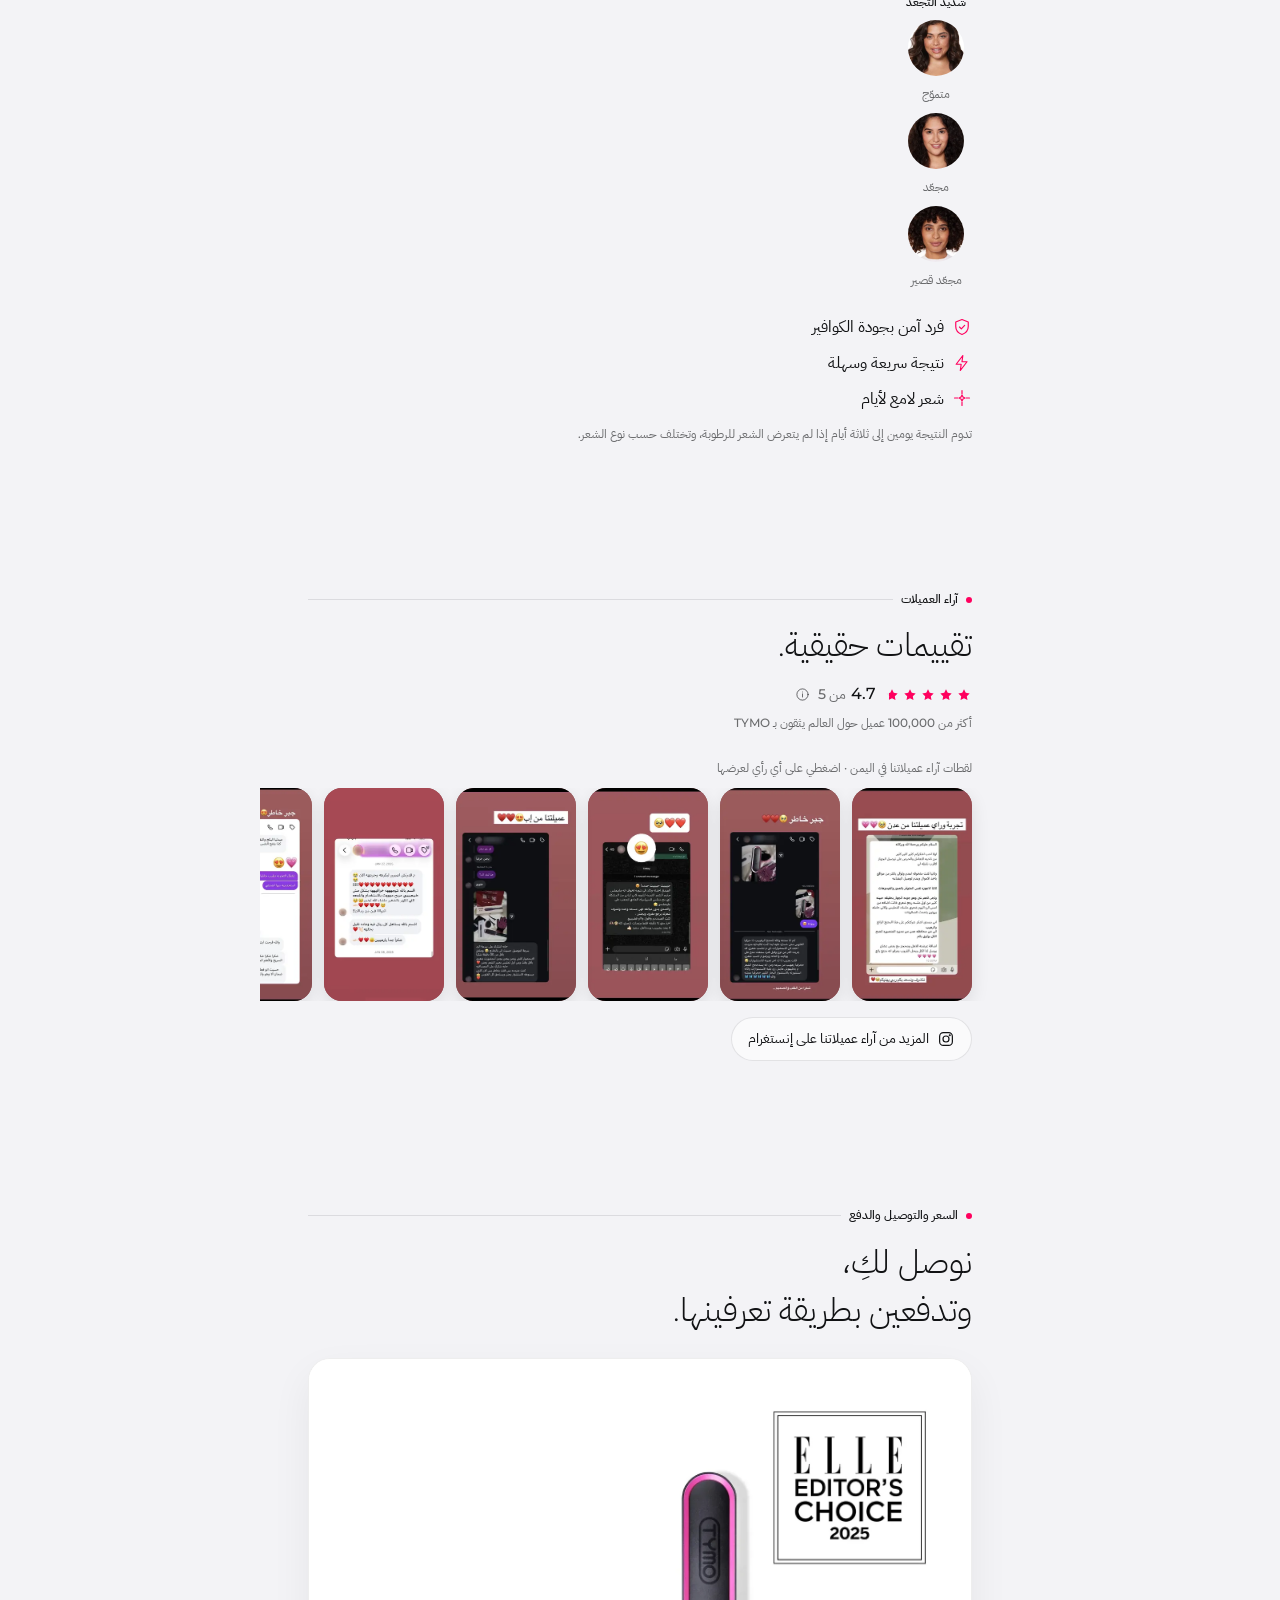
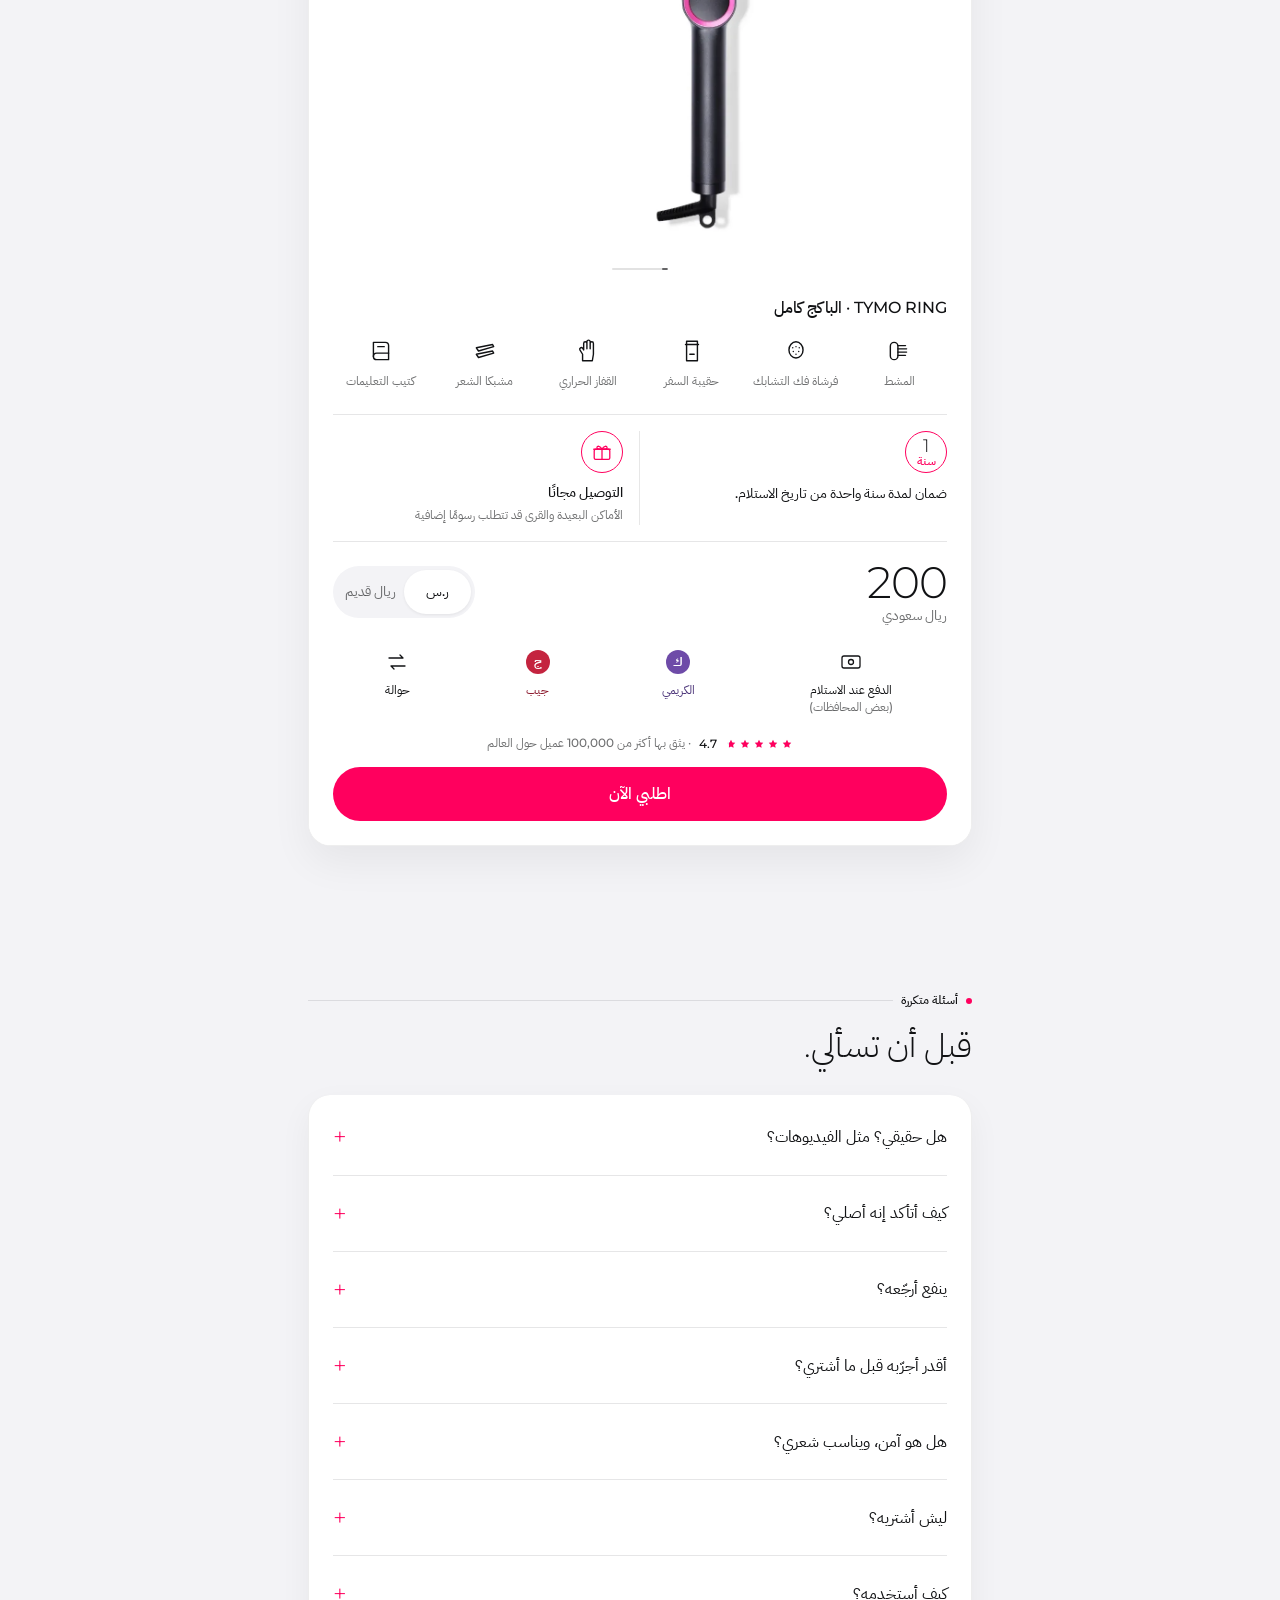
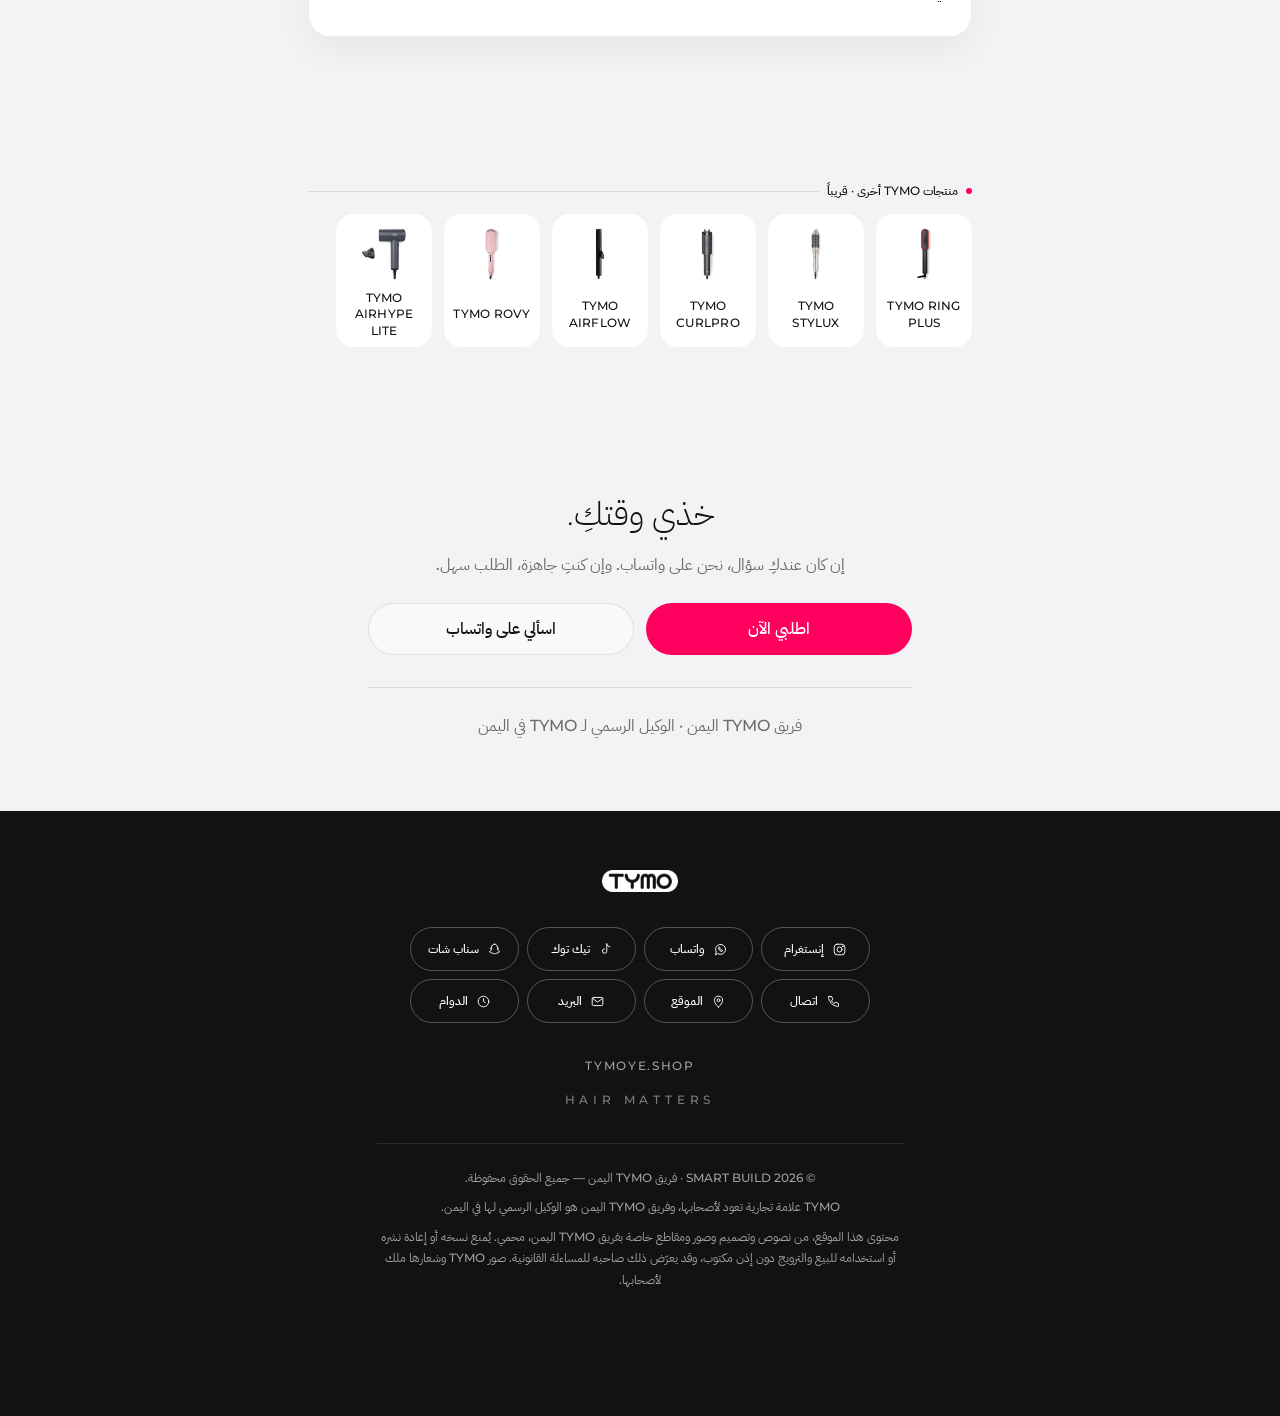
==== commit aefb066a: "HC100 v0.13: 6E price unit written in full «ريال سعودي» (switch keeps ر.س) Co-Authored-By: Claude Op" ====
--- a/index.html
+++ b/index.html
@@ -282,7 +282,7 @@
         <!-- 17 Nov: price + order live inside the card, so the whole offer is one unit -->
         <div class="price-row">
           <input type="checkbox" id="cur" aria-label="عرض السعر بالريال القديم">
-          <p class="price price-sar"><b class="num">200</b><span>ر.س</span></p>
+          <p class="price price-sar"><b class="num">200</b><span>ريال سعودي</span></p>
           <p class="price price-yer"><b class="num">28,000</b><span>ريال قديم</span></p>
           <label class="seg" for="cur"><span>ر.س</span><span>ريال قديم</span></label>
         </div>
--- a/assets/site.css
+++ b/assets/site.css
@@ -1183,7 +1183,7 @@
 .press{list-style:none;display:flex;flex-wrap:nowrap;justify-content:space-between;align-items:center;gap:var(--s3);max-width:360px;margin:var(--s3) auto 0}
 .press li{height:clamp(34px,10vw,44px);flex:none}
 .press li.wide{height:clamp(18px,5.5vw,24px)}
-.press img{height:100%;width:auto;mix-blend-mode:multiply;filter:grayscale(1) contrast(1.1);opacity:.8}
+.press img{height:100%;width:auto;opacity:.8}
 @media (prefers-reduced-motion:reduce){.brand-reel .slide,.brand-reel figcaption{transition:none}}
 
 /* Weak phones / data saver: keep it calm and cheap */
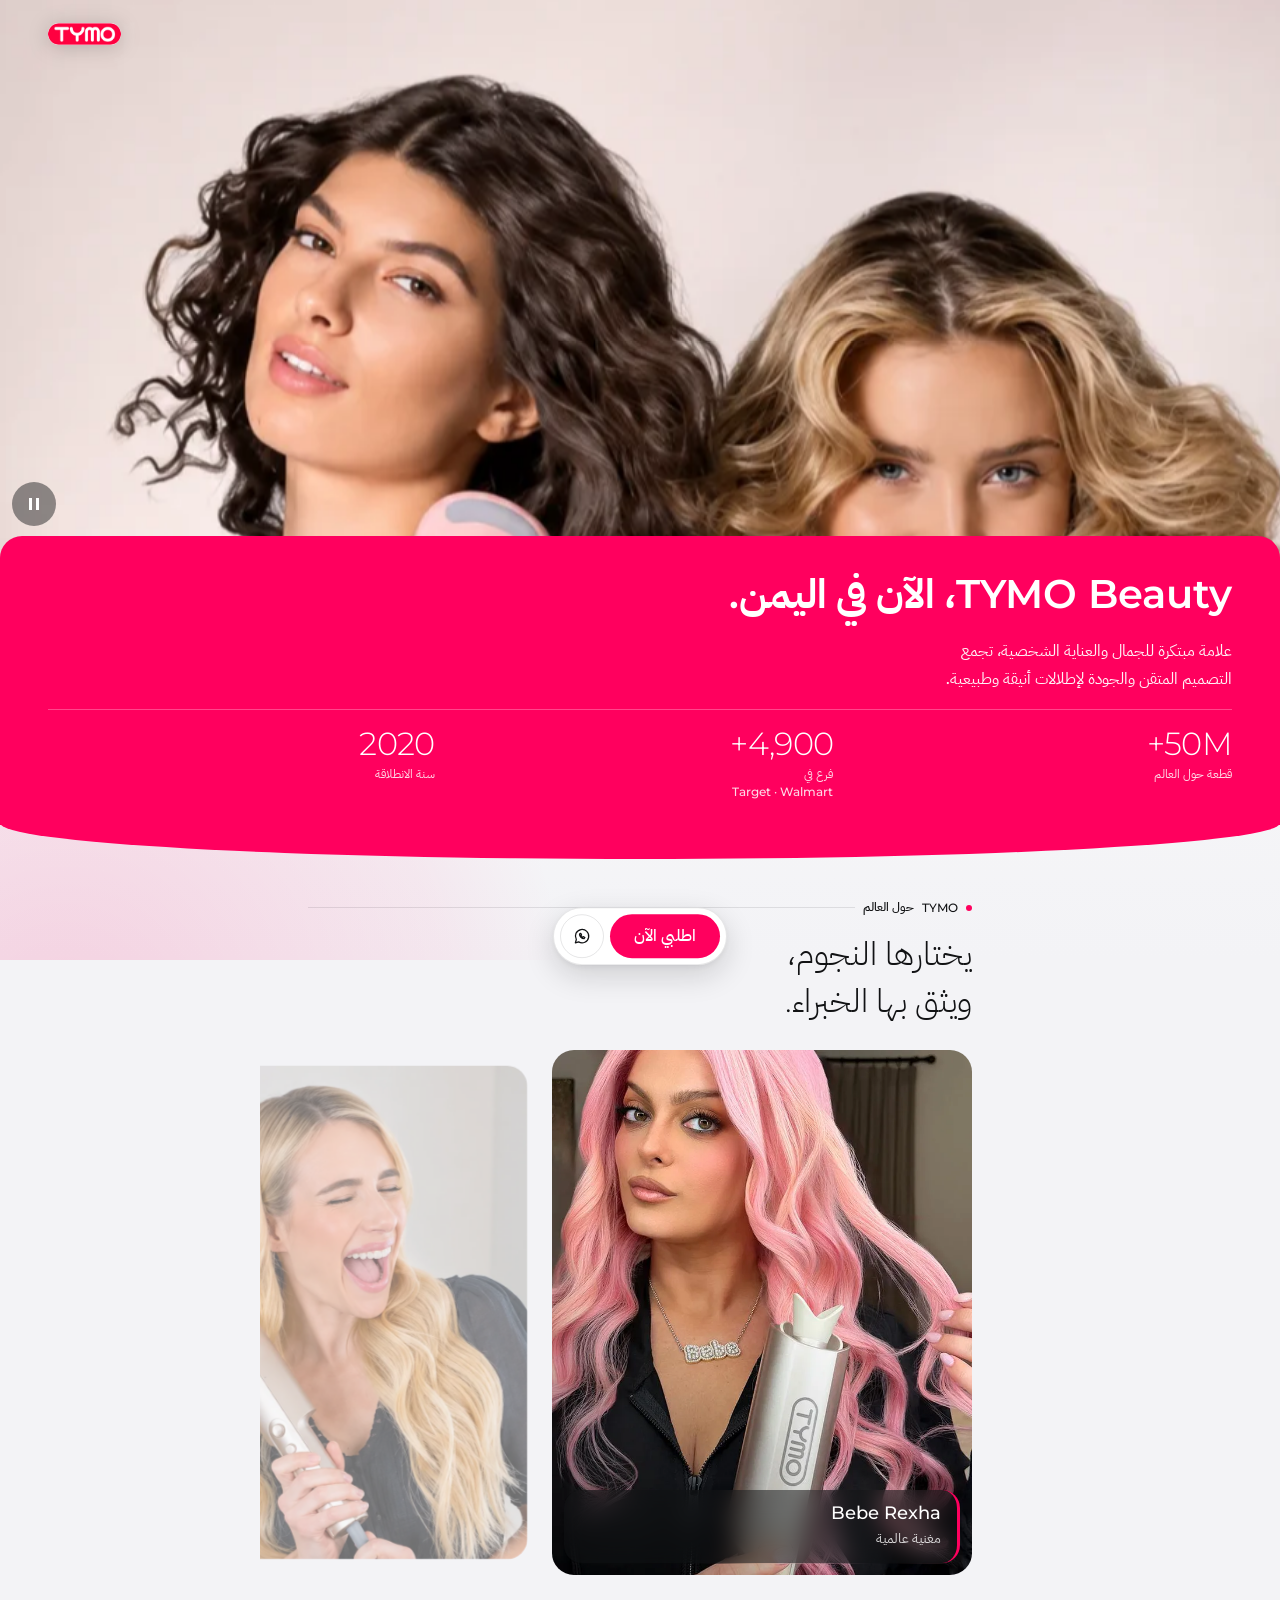
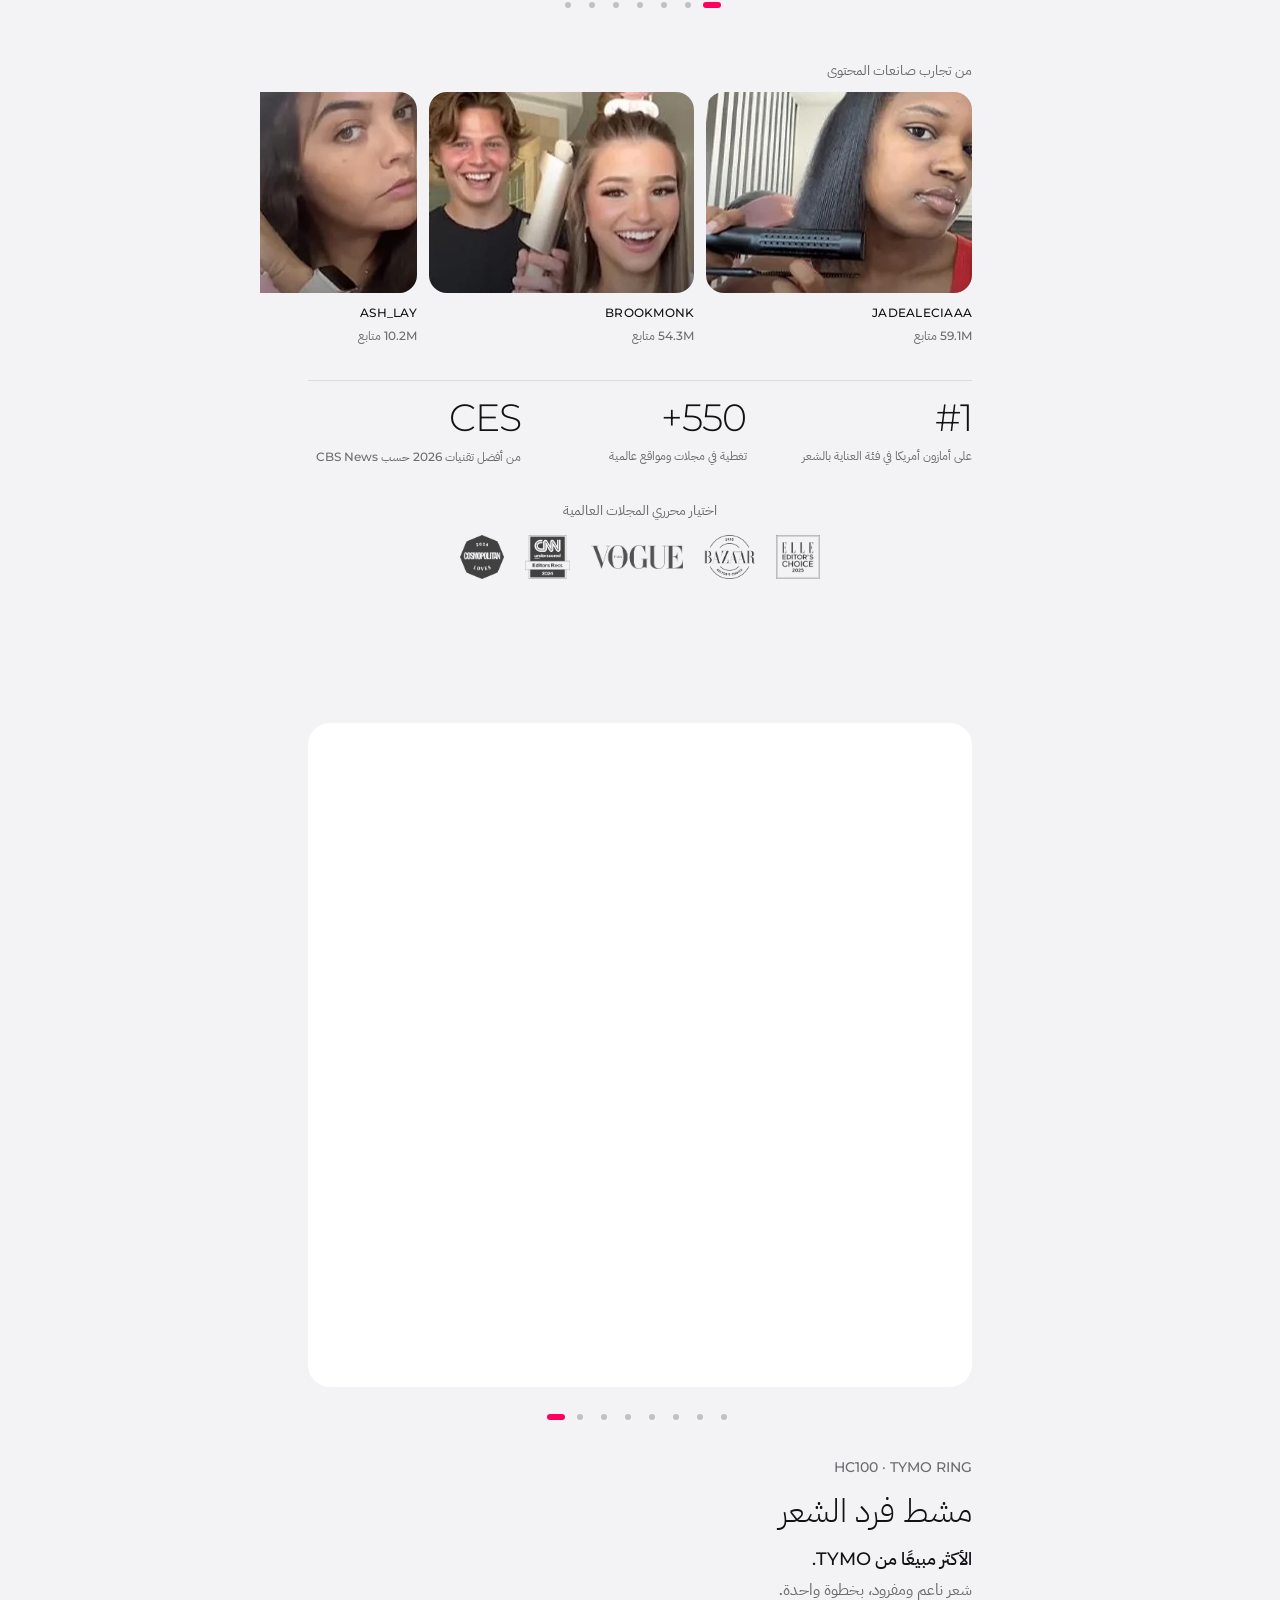
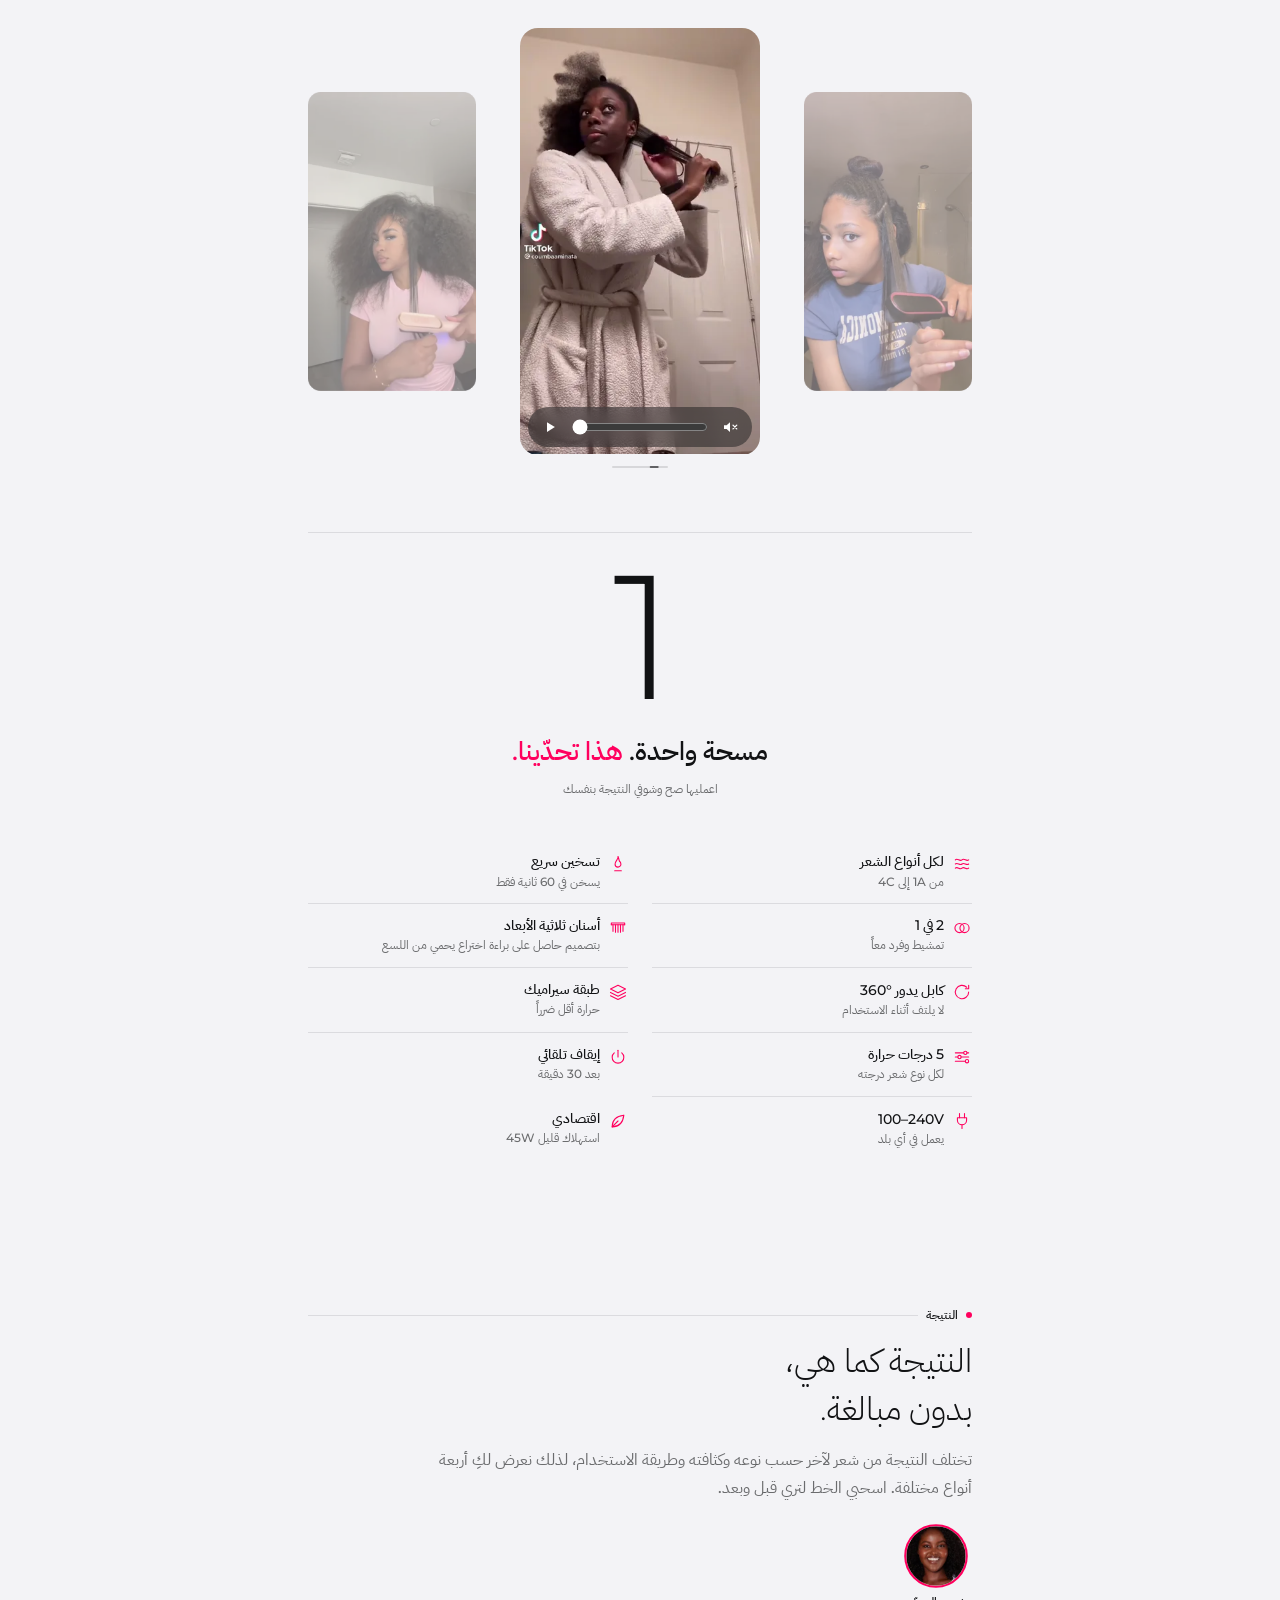
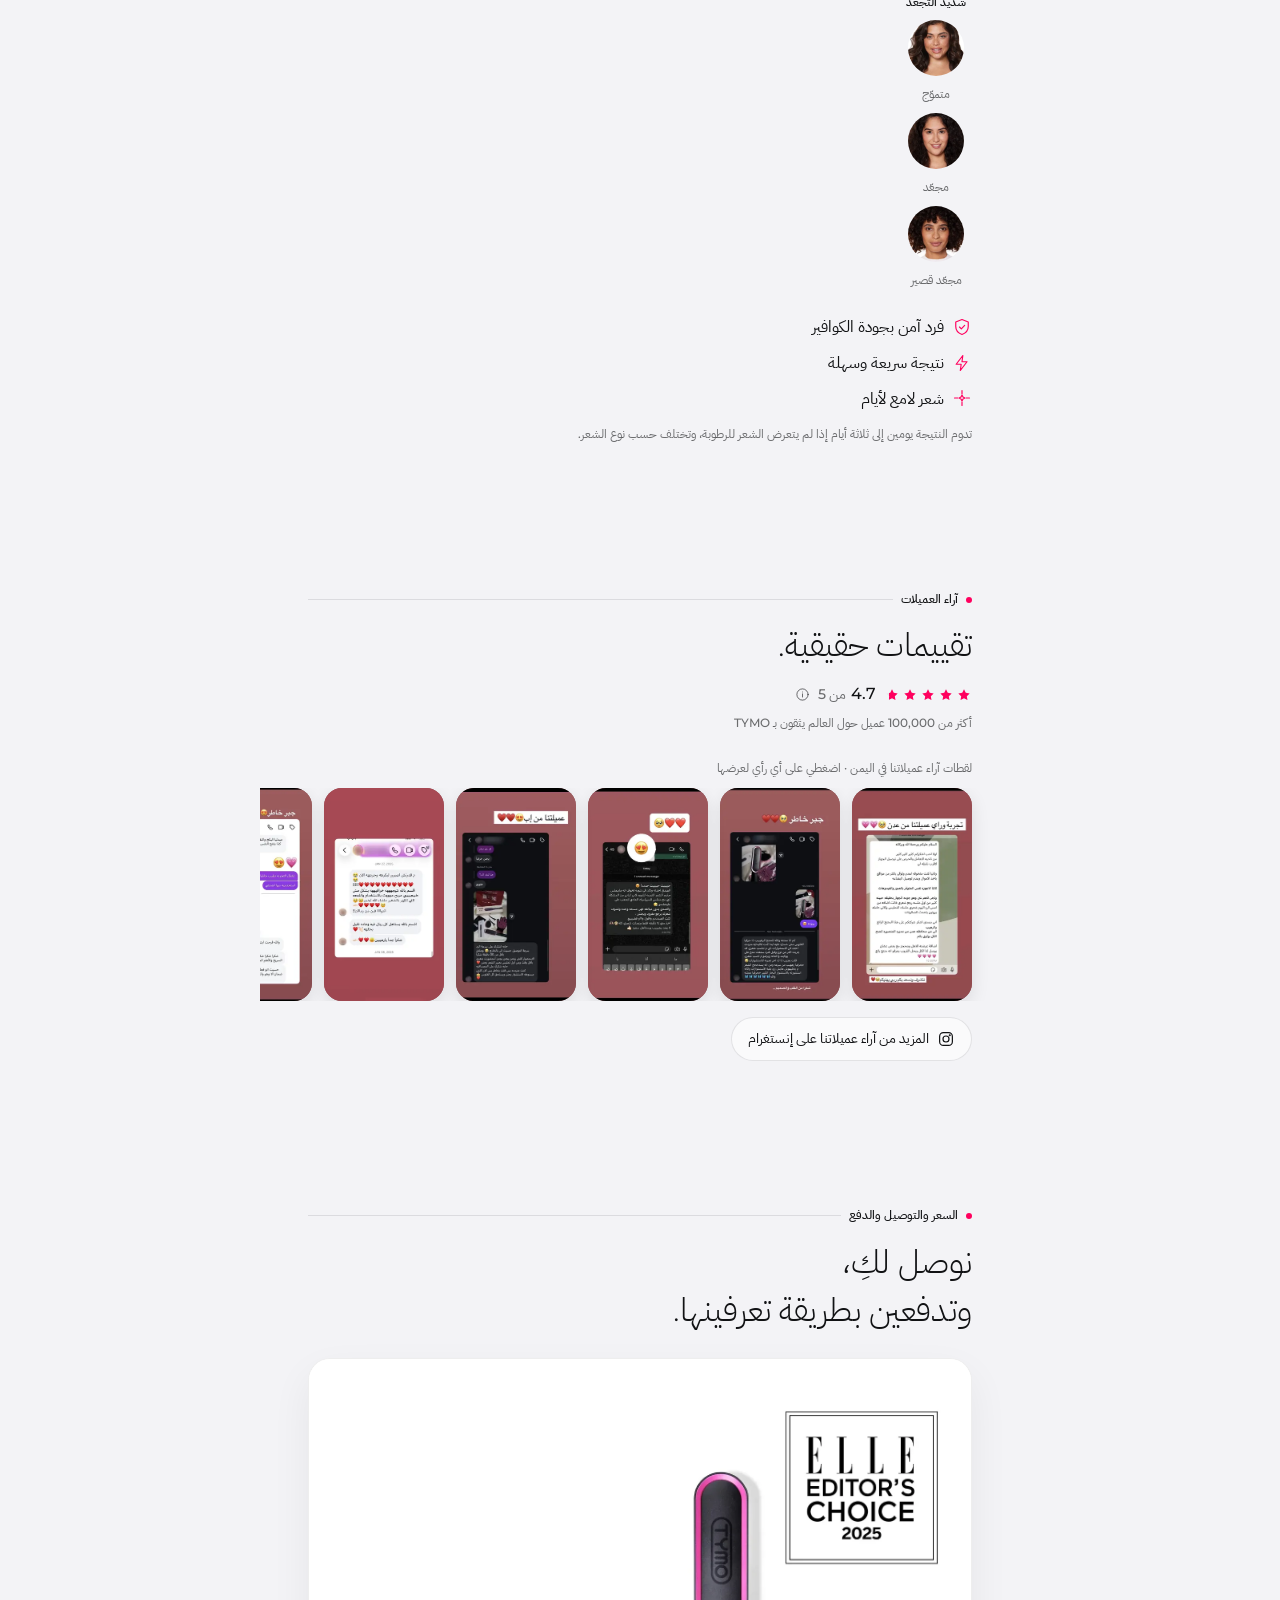
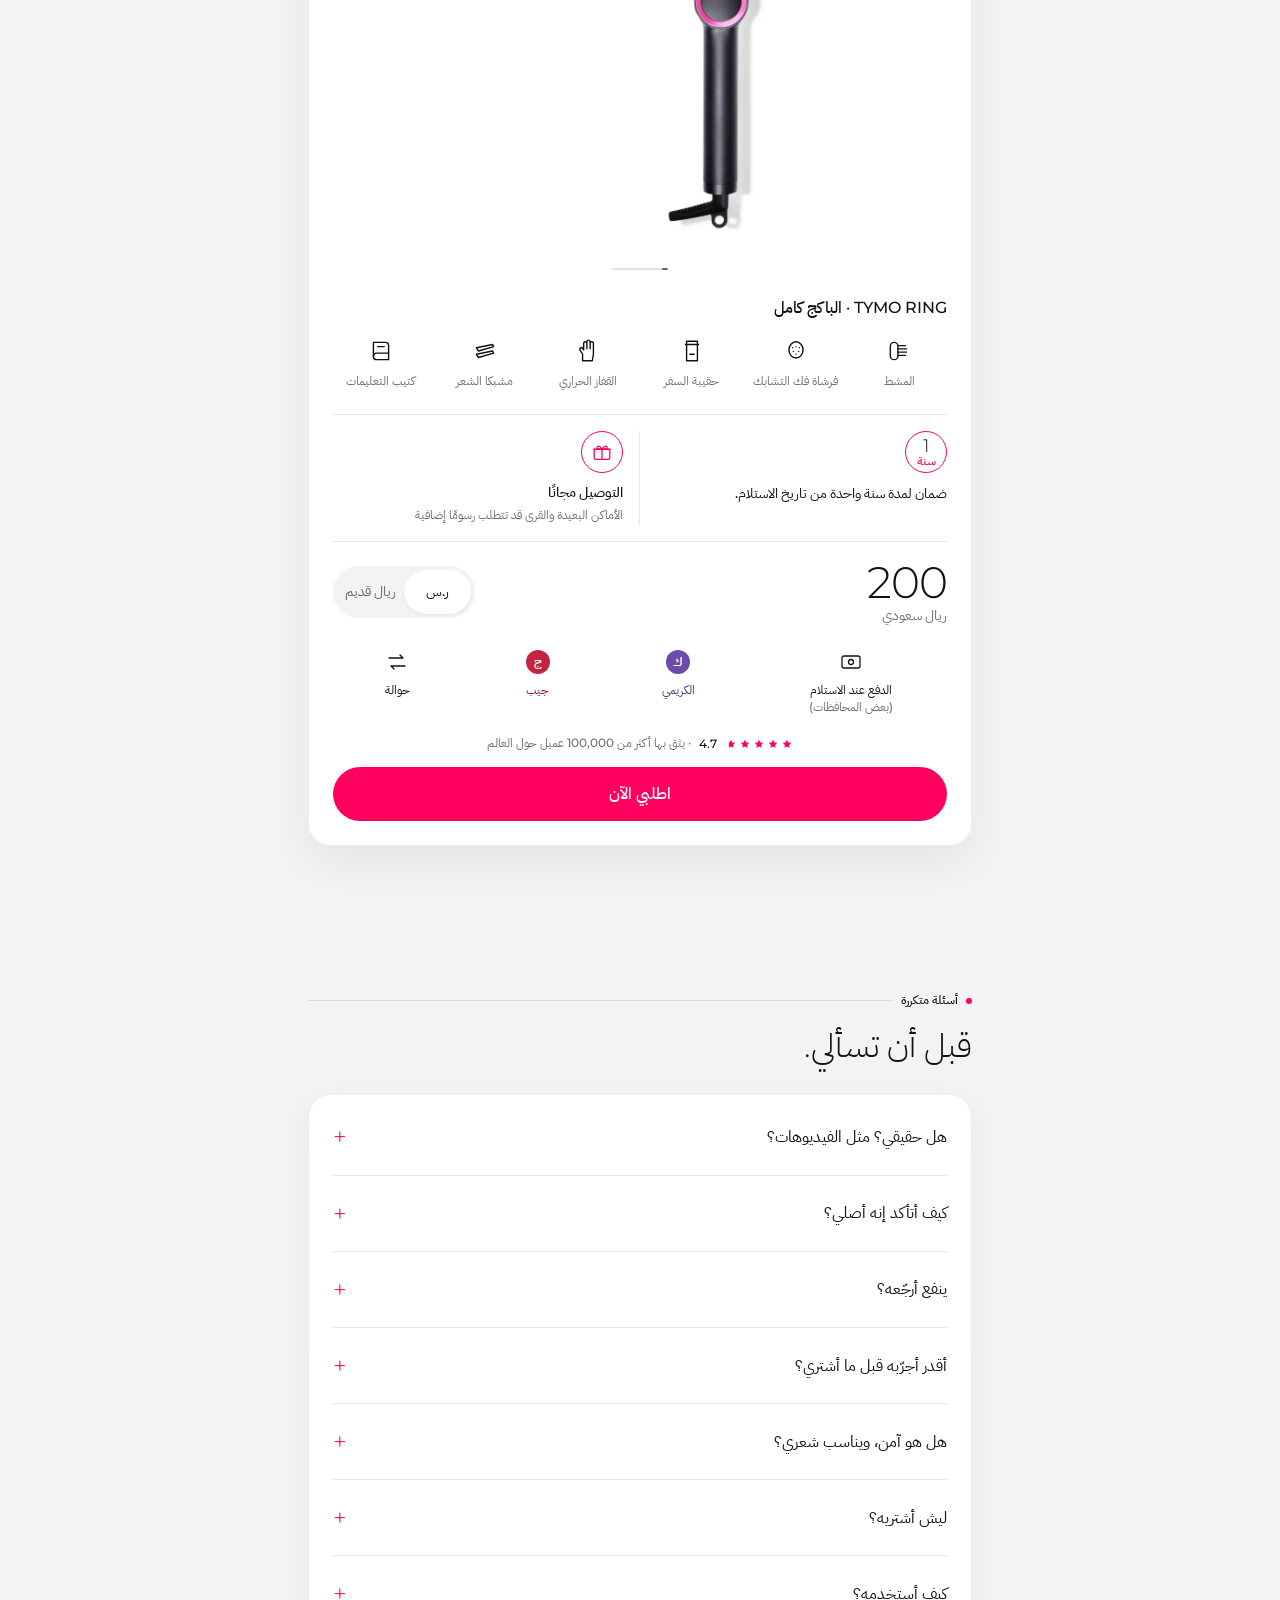
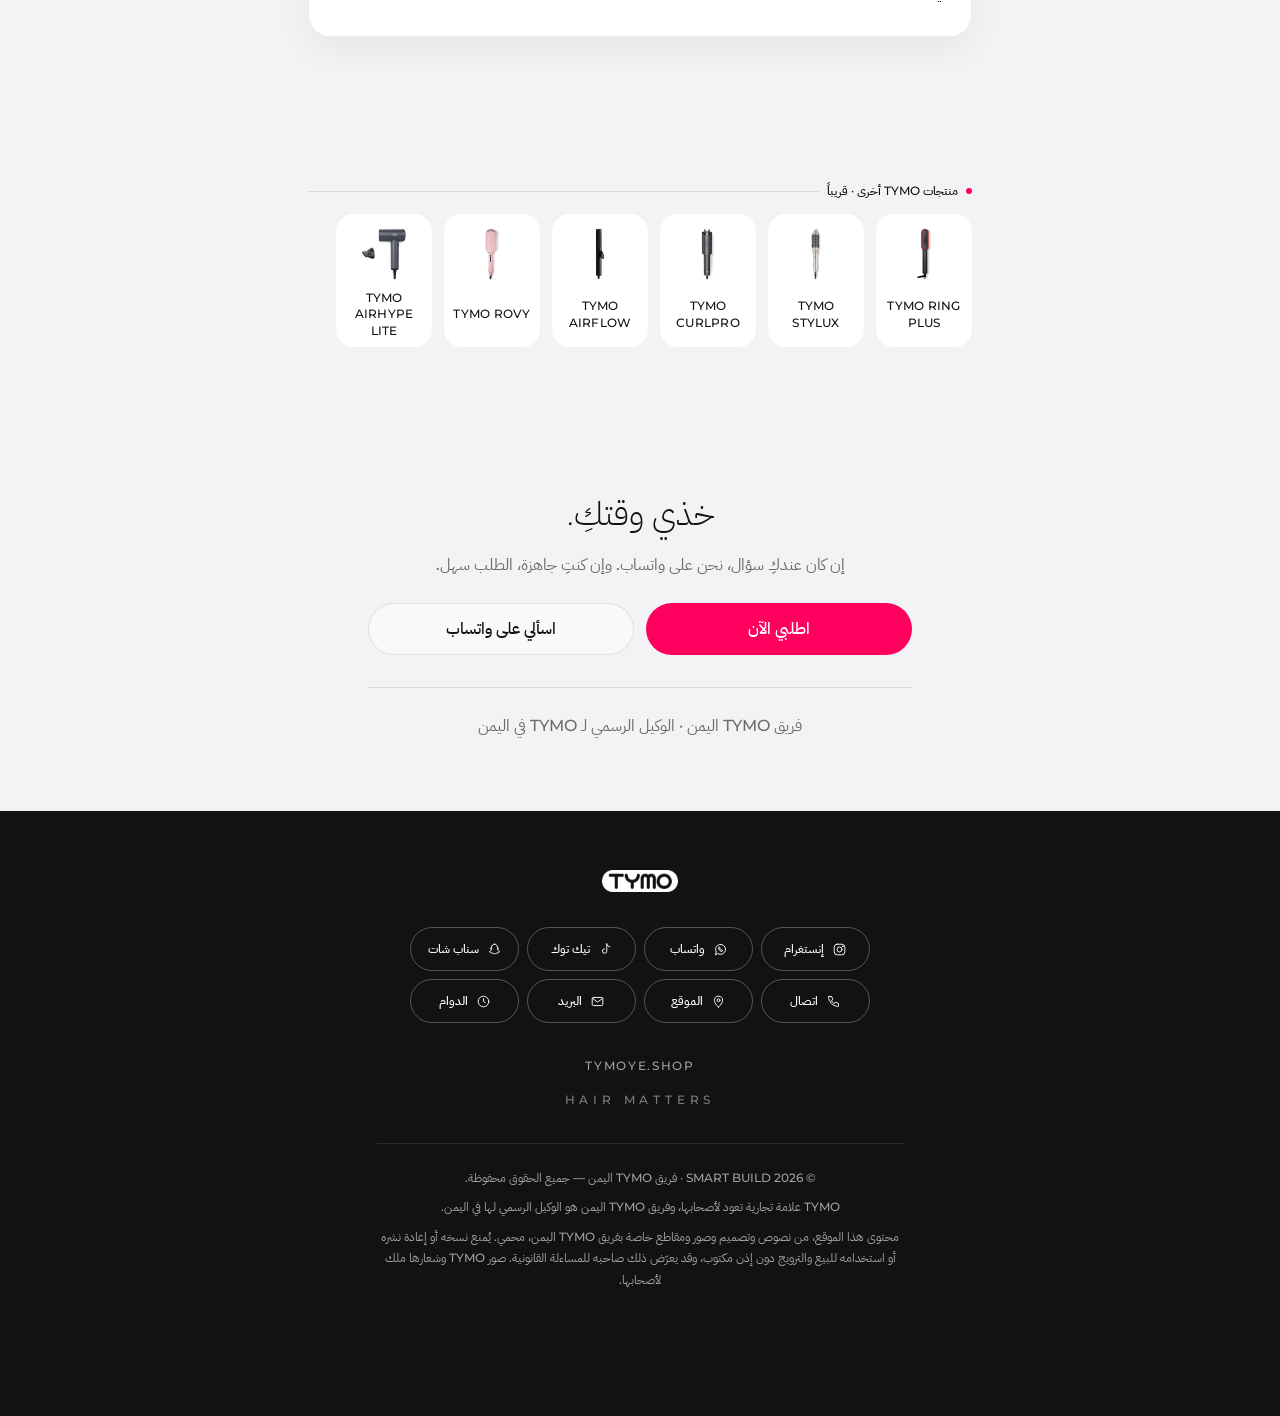
==== commit 351e2442: "HC100 v0.13: opening banner — wide group photos split into square crops so every face shows on phone" ====
--- a/index.html
+++ b/index.html
@@ -44,17 +44,24 @@
       <div class="carousel banner" data-auto="6500" data-loop aria-roledescription="carousel" aria-label="TYMO Beauty">
         <div class="track">
           <!-- Deployed 18 Nov from "Website Assets — selected / live now / 1A Opening banner" (owner's order).
+               27 Nov: wide group photos split into square crops (1–2 women each) so every face shows on a phone; shoots interleaved.
                26 Nov: photos 3–8 use data-src and load just before their turn / after the page has opened (≈1 MB lighter first load) -->
           <figure class="slide"><img src="img/hero-1.webp" width="975" height="1300" style="object-position:50% 25%" data-parallax fetchpriority="high" alt="امرأتان بشعر ناعم تحملان مشط فرد الشعر من TYMO"></figure>
           <figure class="slide"><img src="img/hero-2.webp" width="1254" height="1254" style="object-position:50% 30%" data-parallax loading="lazy" alt="ثلاث نساء يحملن مشط فرد الشعر من TYMO"></figure>
-          <figure class="slide"><img data-src="img/ban-1.webp" width="2400" height="800" style="object-position:50% 30%" data-parallax loading="lazy" alt="خمس نساء يحملن أدوات تصفيف من TYMO"></figure>
+          <figure class="slide"><img data-src="img/ban-1a.webp" width="800" height="800" style="object-position:50% 50%" data-parallax loading="lazy" alt="امرأتان تحملان أدوات تصفيف من TYMO"></figure>
+          <figure class="slide"><img data-src="img/ban-4a.webp" width="767" height="767" style="object-position:50% 50%" data-parallax loading="lazy" alt="امرأتان تحملان أدوات تصفيف من TYMO على خلفية وردية"></figure>
+          <figure class="slide"><img data-src="img/ban-5a.webp" width="800" height="800" style="object-position:50% 50%" data-parallax loading="lazy" alt="امرأتان تحملان أدوات تصفيف من TYMO"></figure>
+          <figure class="slide"><img data-src="img/ban-6a.webp" width="767" height="767" style="object-position:50% 50%" data-parallax loading="lazy" alt="امرأة تحمل أداة تصفيف من TYMO على خلفية حمراء"></figure>
           <figure class="slide"><img data-src="img/ban-3.webp" width="1020" height="765" style="object-position:50% 35%" data-parallax loading="lazy" alt="ثلاث نساء بشعر مموّج يحملن أدوات تصفيف من TYMO"></figure>
-          <figure class="slide"><img data-src="img/ban-4.webp" width="2300" height="767" style="object-position:50% 30%" data-parallax loading="lazy" alt="أربع نساء يحملن أدوات تصفيف من TYMO على خلفية وردية"></figure>
-          <figure class="slide"><img data-src="img/ban-5.webp" width="2400" height="800" style="object-position:50% 30%" data-parallax loading="lazy" alt="أربع نساء يحملن أدوات تصفيف من TYMO"></figure>
-          <figure class="slide"><img data-src="img/ban-6.webp" width="2300" height="767" style="object-position:50% 30%" data-parallax loading="lazy" alt="ثلاث نساء يحملن أدوات تصفيف من TYMO على خلفية حمراء"></figure>
+          <figure class="slide"><img data-src="img/ban-1b.webp" width="800" height="800" style="object-position:50% 50%" data-parallax loading="lazy" alt="امرأتان تحملان أدوات تصفيف من TYMO"></figure>
+          <figure class="slide"><img data-src="img/ban-4b.webp" width="767" height="767" style="object-position:50% 50%" data-parallax loading="lazy" alt="امرأة تحمل أداة تصفيف من TYMO على خلفية وردية"></figure>
+          <figure class="slide"><img data-src="img/ban-5b.webp" width="800" height="800" style="object-position:50% 50%" data-parallax loading="lazy" alt="امرأة تحمل أداة تصفيف من TYMO"></figure>
+          <figure class="slide"><img data-src="img/ban-6b.webp" width="767" height="767" style="object-position:50% 50%" data-parallax loading="lazy" alt="امرأتان تحملان أدوات تصفيف من TYMO على خلفية حمراء"></figure>
+          <figure class="slide"><img data-src="img/ban-1c.webp" width="800" height="800" style="object-position:50% 50%" data-parallax loading="lazy" alt="امرأة تحمل أداة تصفيف من TYMO"></figure>
+          <figure class="slide"><img data-src="img/ban-5c.webp" width="800" height="800" style="object-position:50% 50%" data-parallax loading="lazy" alt="امرأة تحمل مجفف شعر من TYMO"></figure>
           <figure class="slide"><img data-src="img/hero-8.webp" width="986" height="1300" style="object-position:50% 25%" data-parallax loading="lazy" alt="امرأة تبتسم وتحمل مشط فرد الشعر من TYMO"></figure>
         </div>
-        <div class="dots" role="tablist" aria-label="صور TYMO"><button type="button" role="tab" aria-label="1" aria-selected="true"></button><button type="button" role="tab" aria-label="2"></button><button type="button" role="tab" aria-label="3"></button><button type="button" role="tab" aria-label="4"></button><button type="button" role="tab" aria-label="5"></button><button type="button" role="tab" aria-label="6"></button><button type="button" role="tab" aria-label="7"></button><button type="button" role="tab" aria-label="8"></button></div>
+        <div class="dots" role="tablist" aria-label="صور TYMO"><button type="button" role="tab" aria-label="1" aria-selected="true"></button><button type="button" role="tab" aria-label="2"></button><button type="button" role="tab" aria-label="3"></button><button type="button" role="tab" aria-label="4"></button><button type="button" role="tab" aria-label="5"></button><button type="button" role="tab" aria-label="6"></button><button type="button" role="tab" aria-label="7"></button><button type="button" role="tab" aria-label="8"></button><button type="button" role="tab" aria-label="9"></button><button type="button" role="tab" aria-label="10"></button><button type="button" role="tab" aria-label="11"></button><button type="button" role="tab" aria-label="12"></button><button type="button" role="tab" aria-label="13"></button><button type="button" role="tab" aria-label="14"></button></div>
       </div>
     </div>
     <div class="who-band">
--- a/assets/site.css
+++ b/assets/site.css
@@ -516,6 +516,7 @@
 .banner .slide{overflow:hidden}
 .banner .slide img{transform:translate3d(0,var(--py,0),0) scale(1.12)}
 .banner .dots{position:absolute;bottom:34px;inset-inline:0;margin:0}
+.banner .dots button{width:18px}   /* 27 Nov: 14 photos, keep the dots on one line */
 .banner .dots button::before{background:rgba(255,255,255,.55)}
 .banner .dots button[aria-selected="true"]::before{background:#fff}
 .who-band{position:relative;z-index:1;margin-top:-24px;border-radius:24px 24px 0 0;min-height:0;display:block}
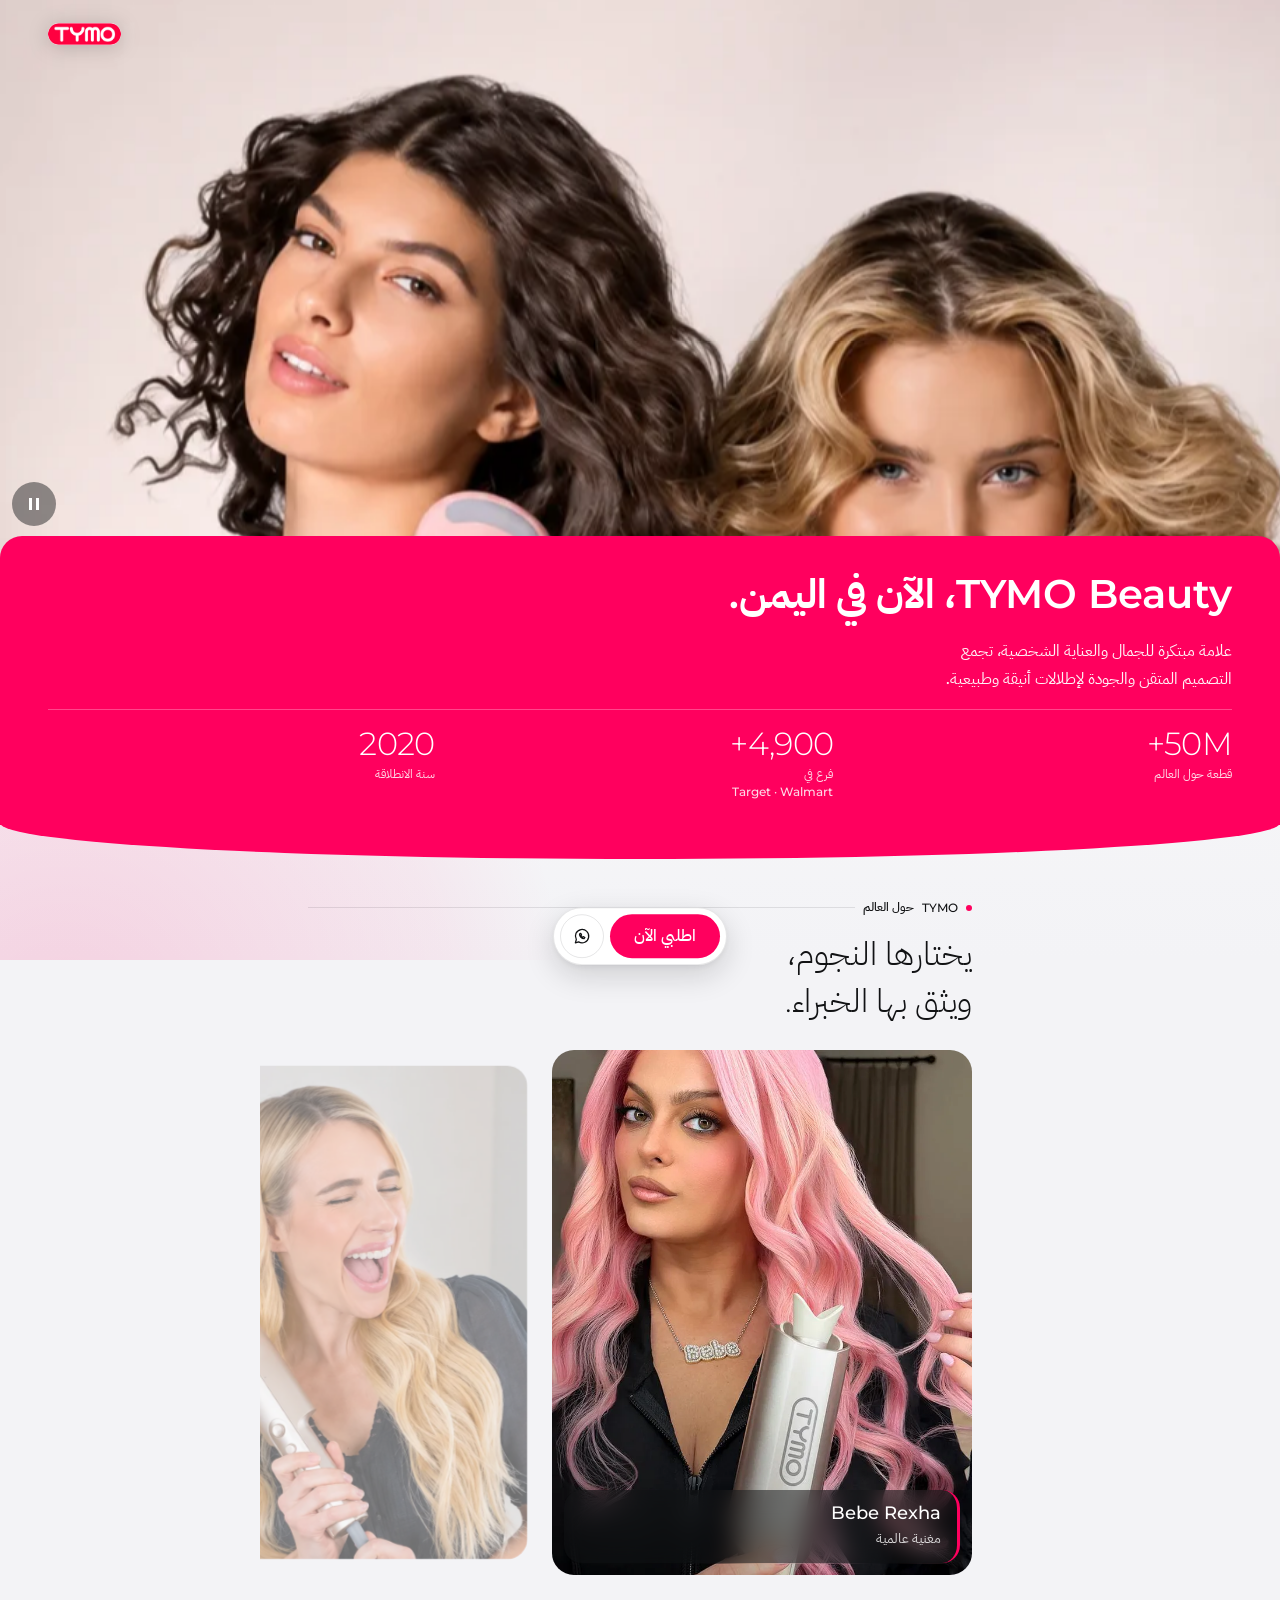
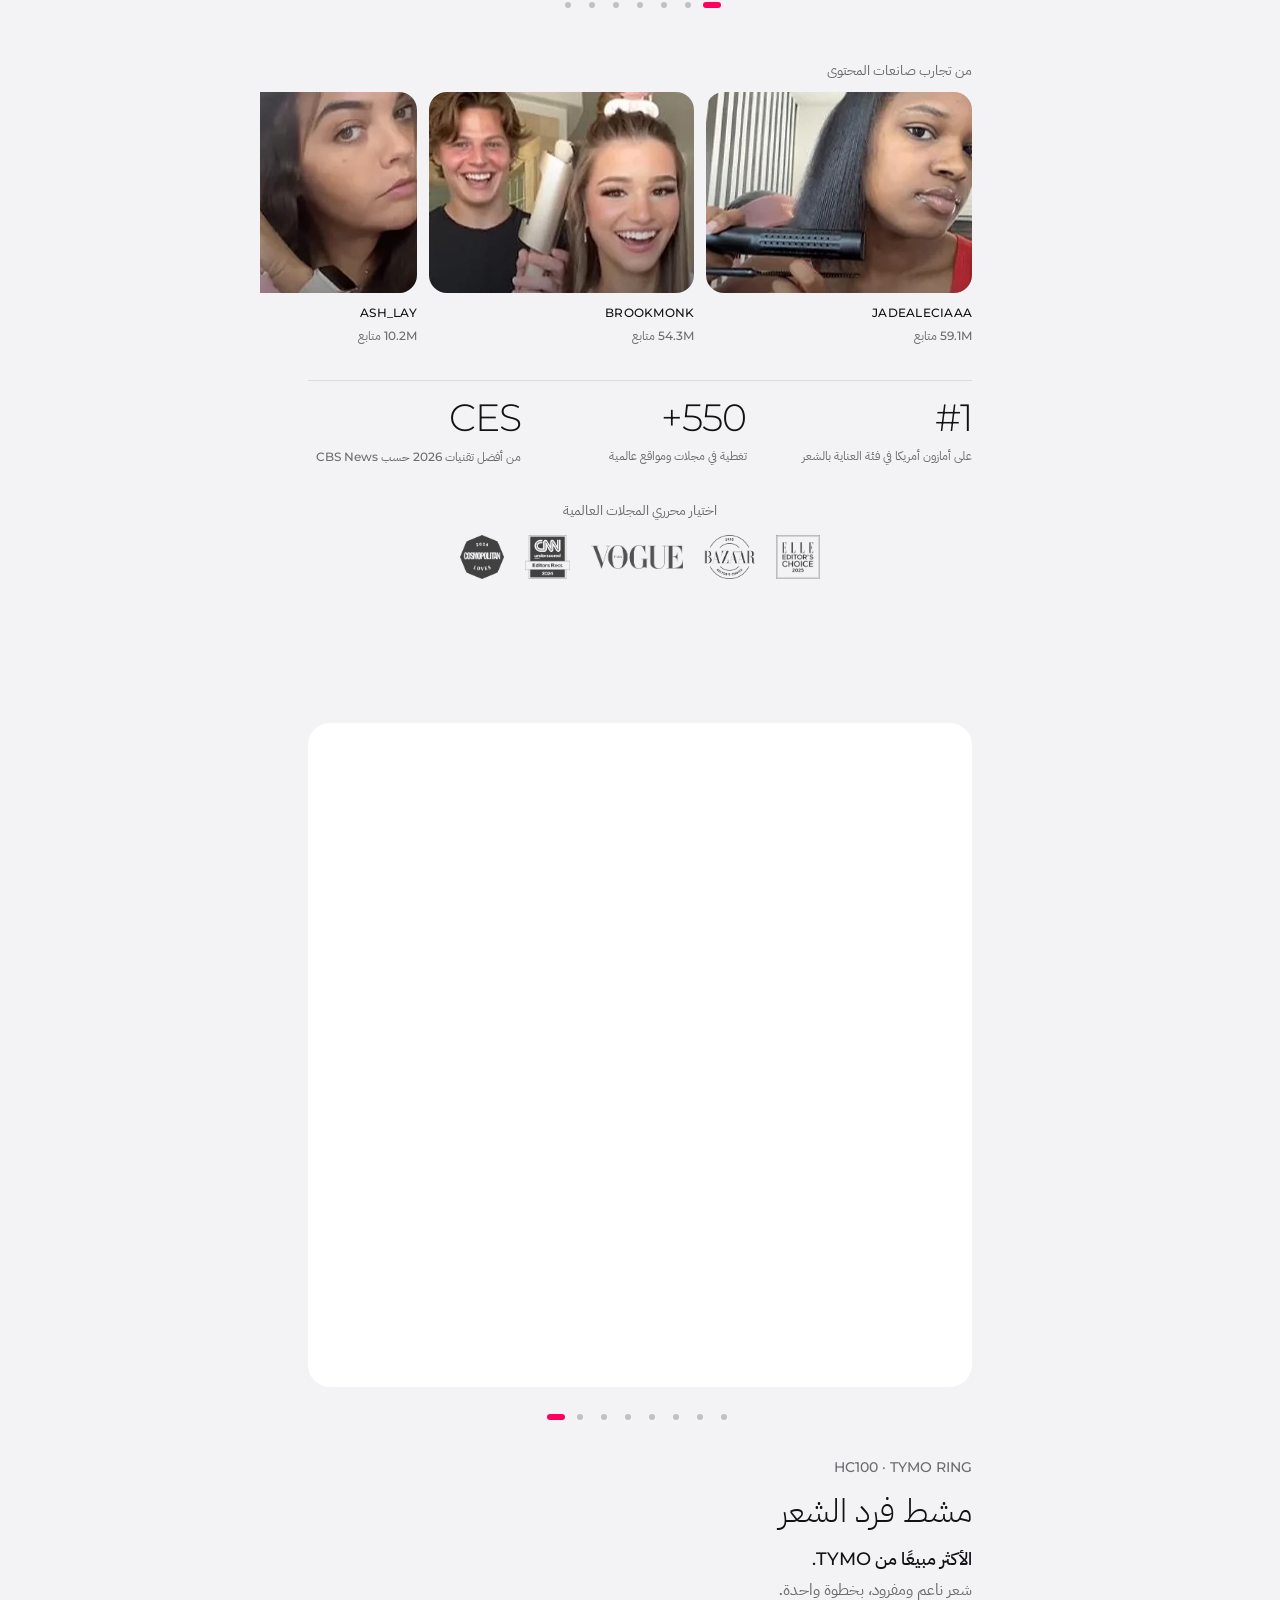
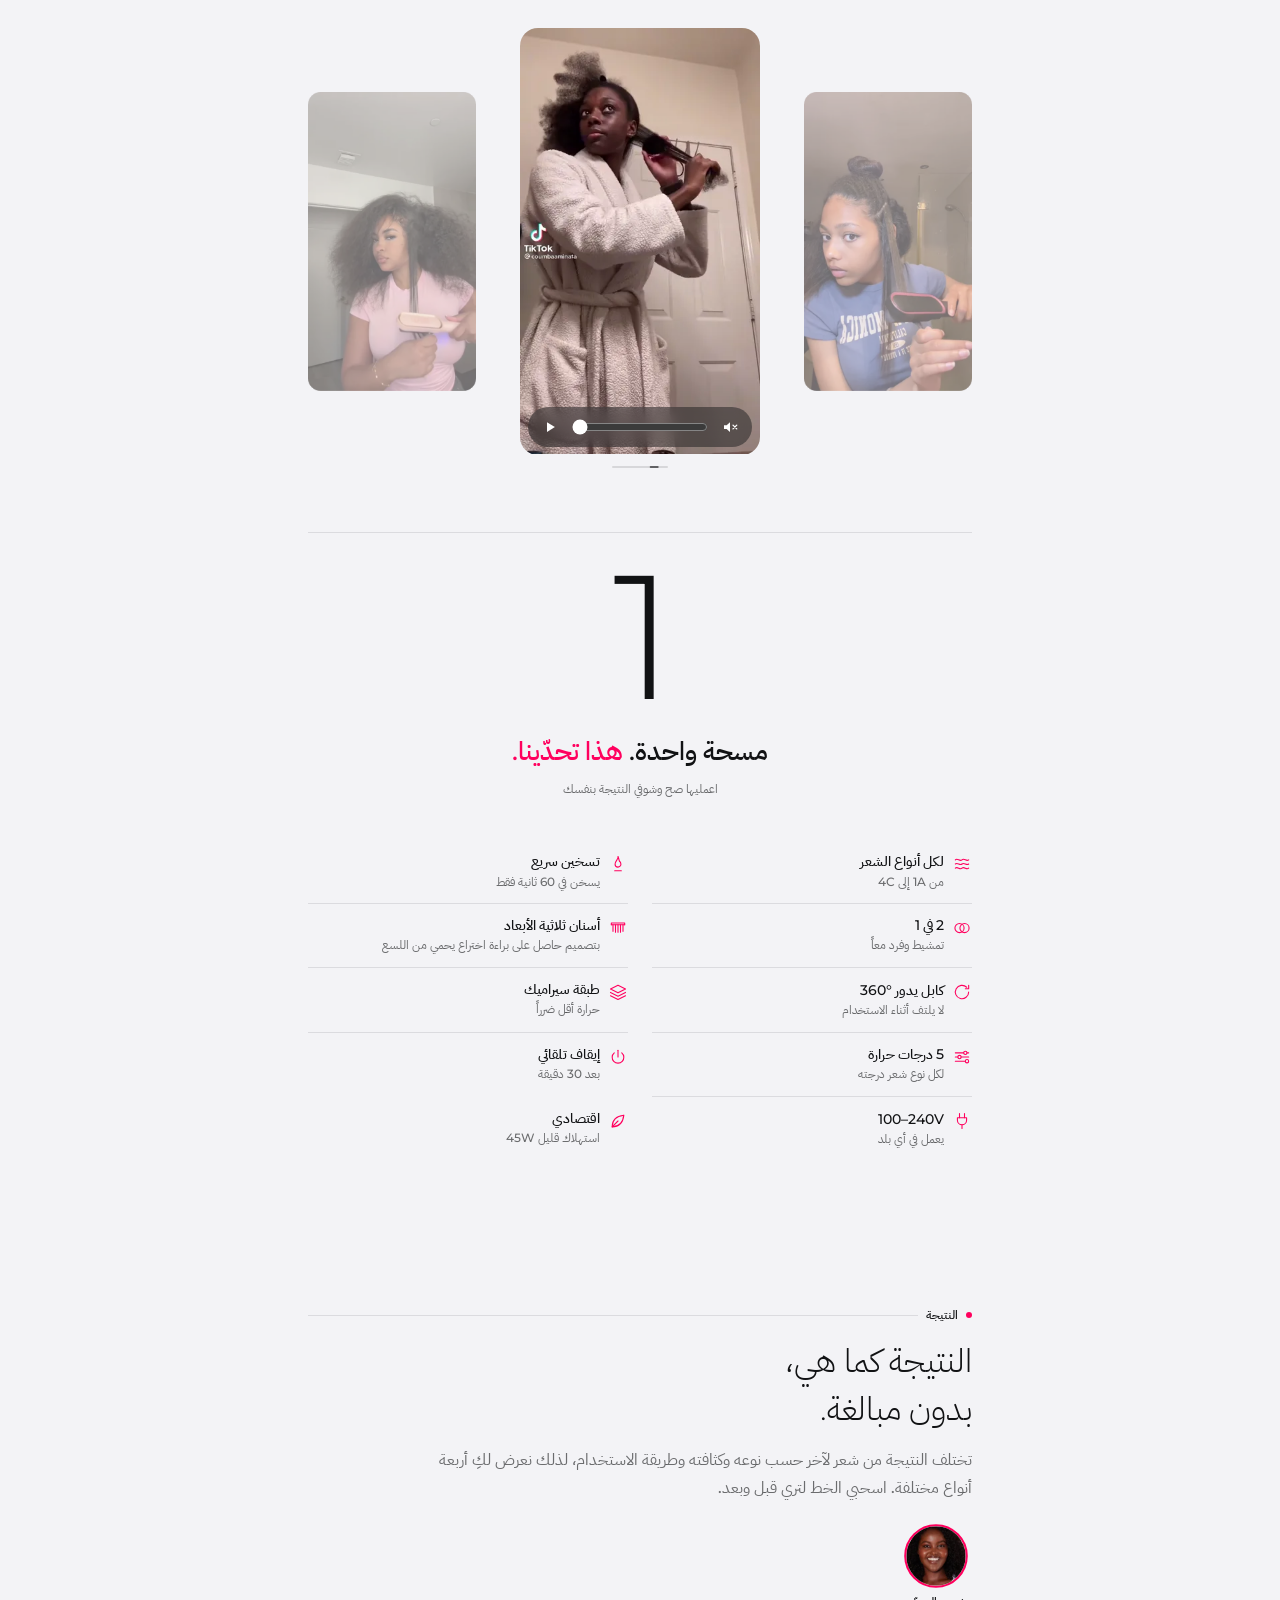
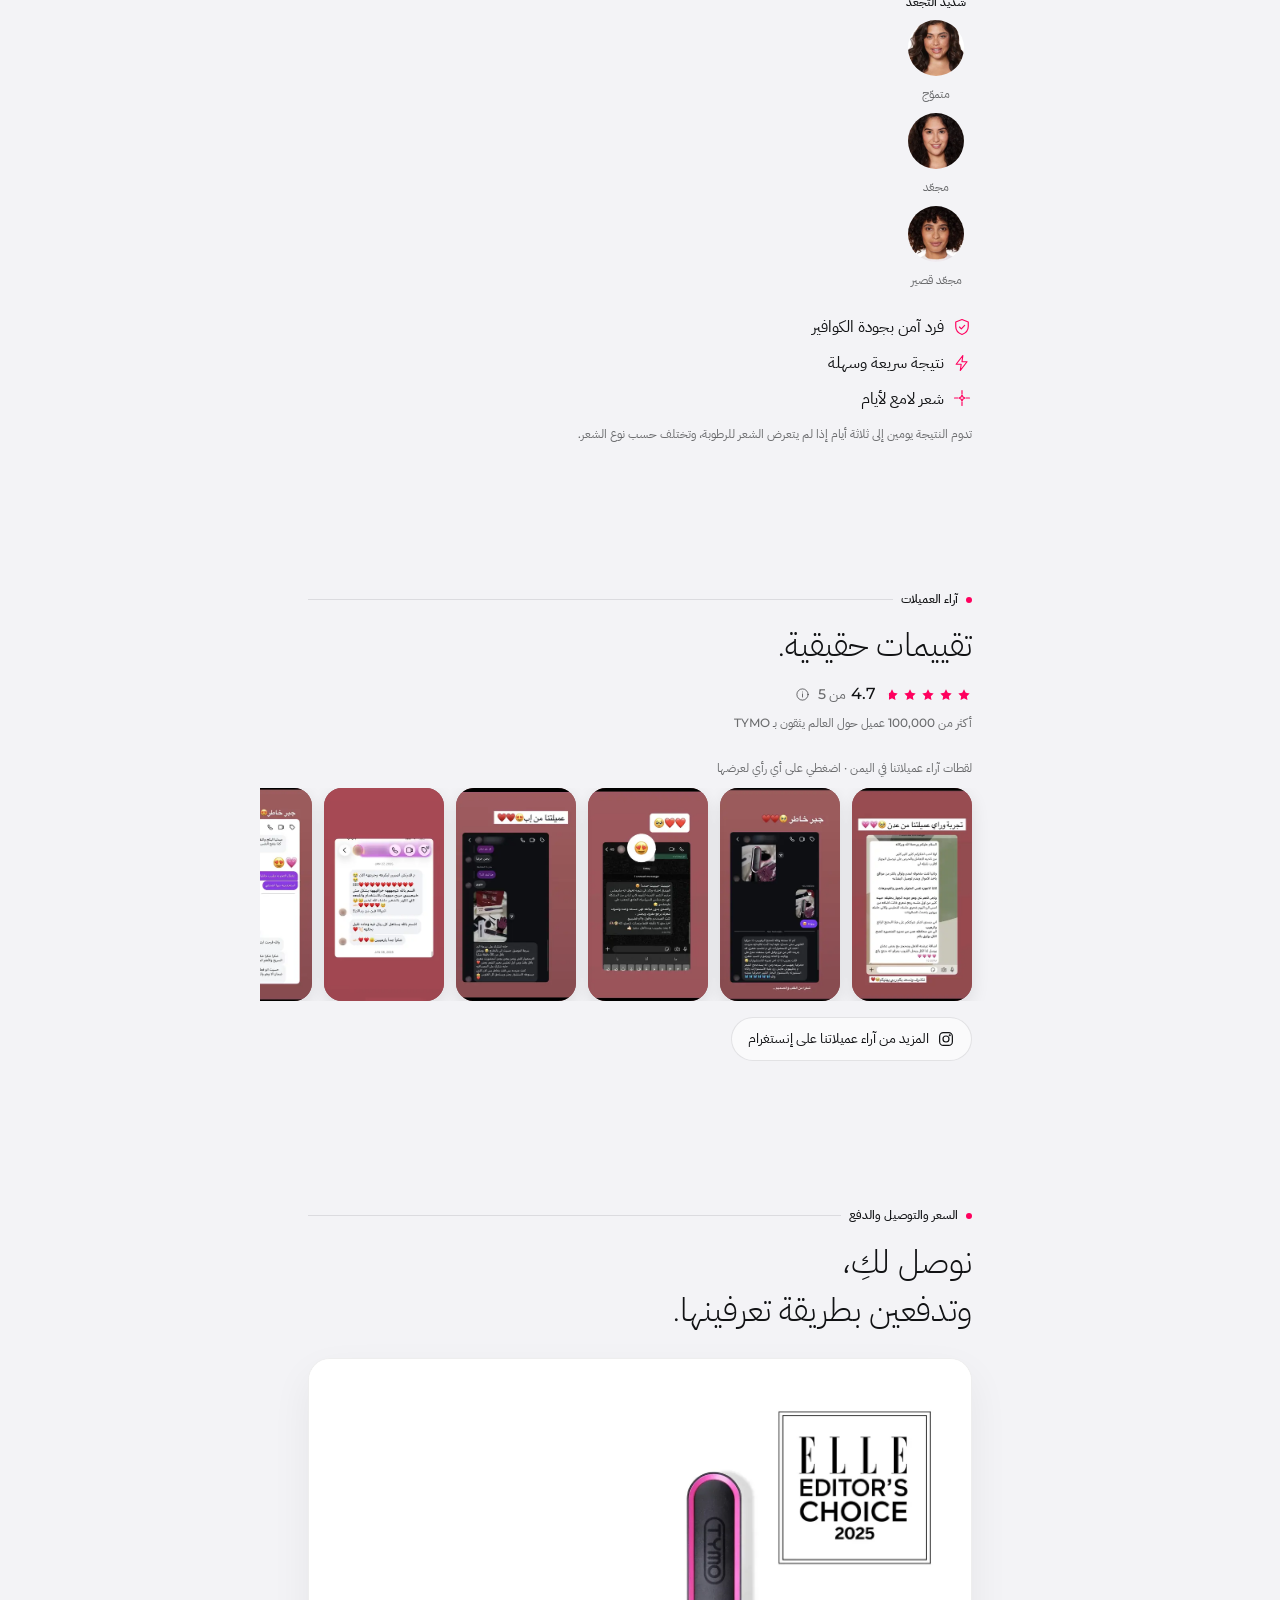
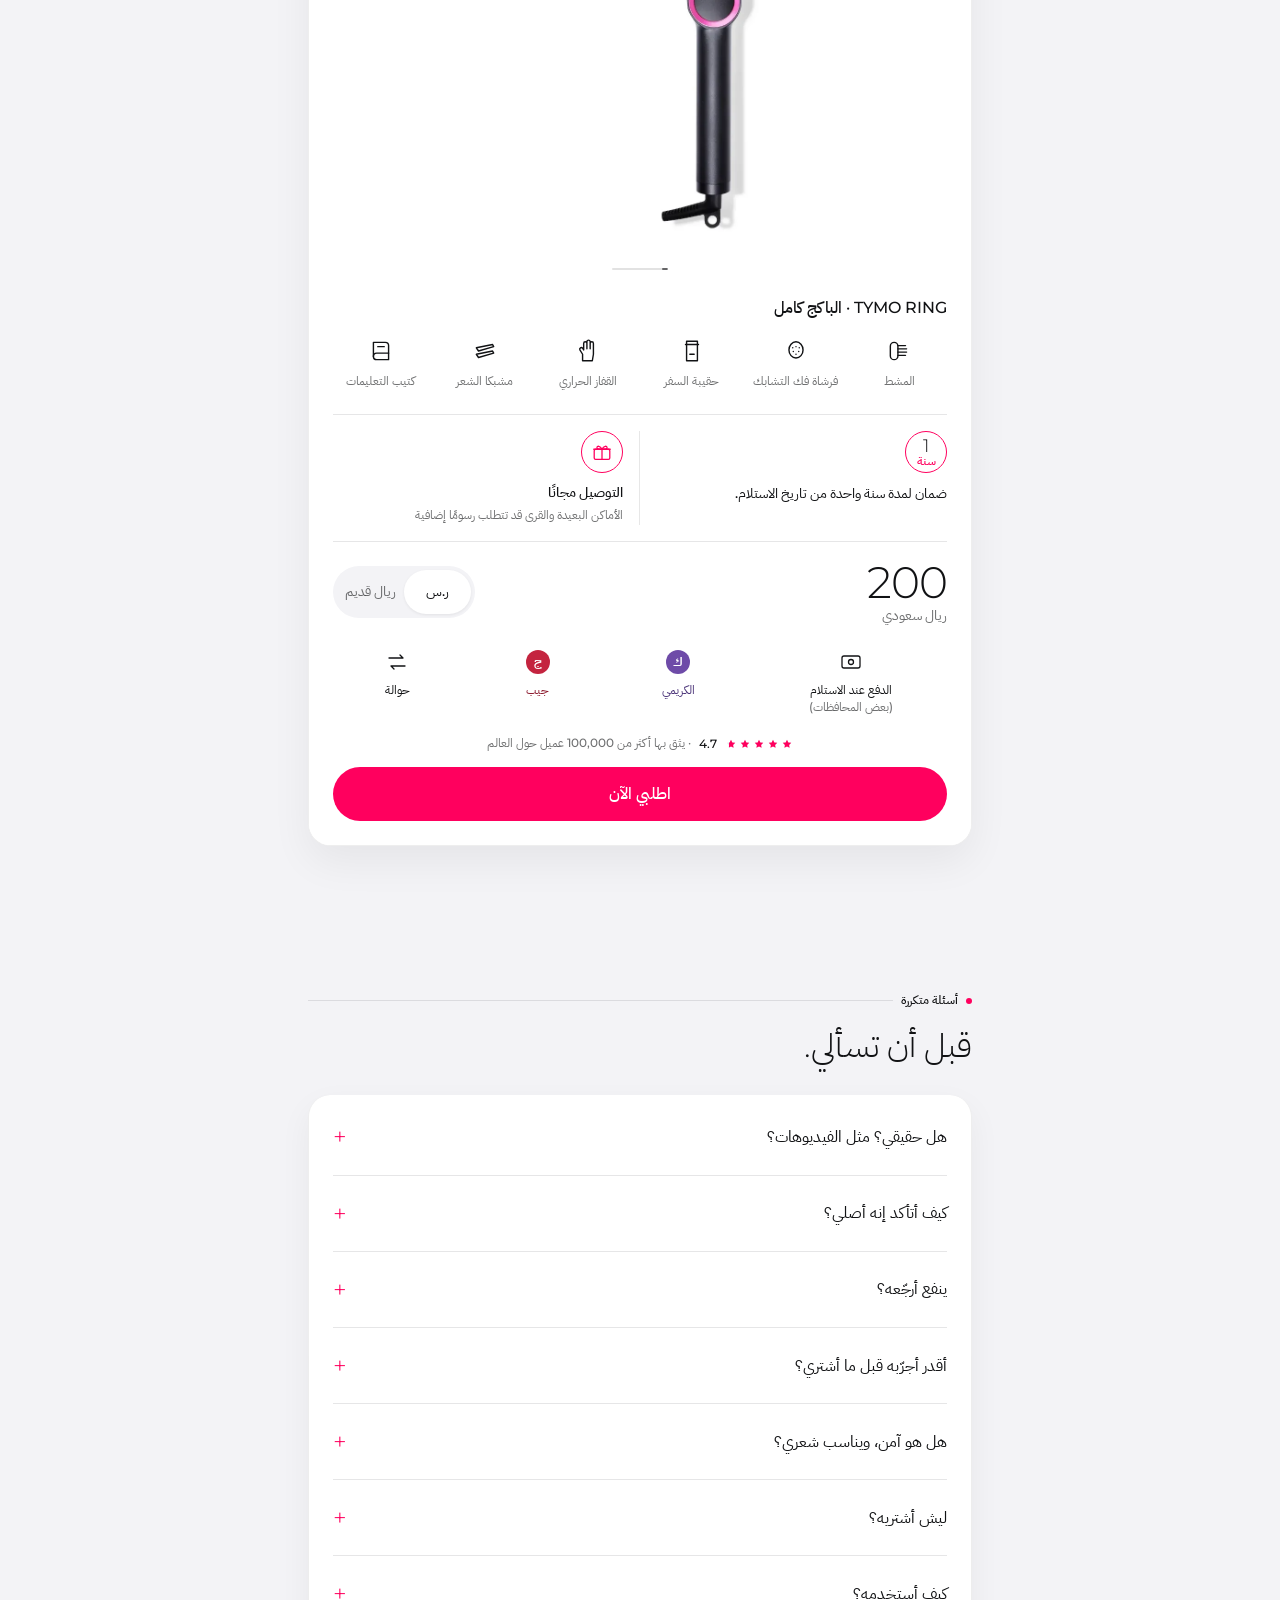
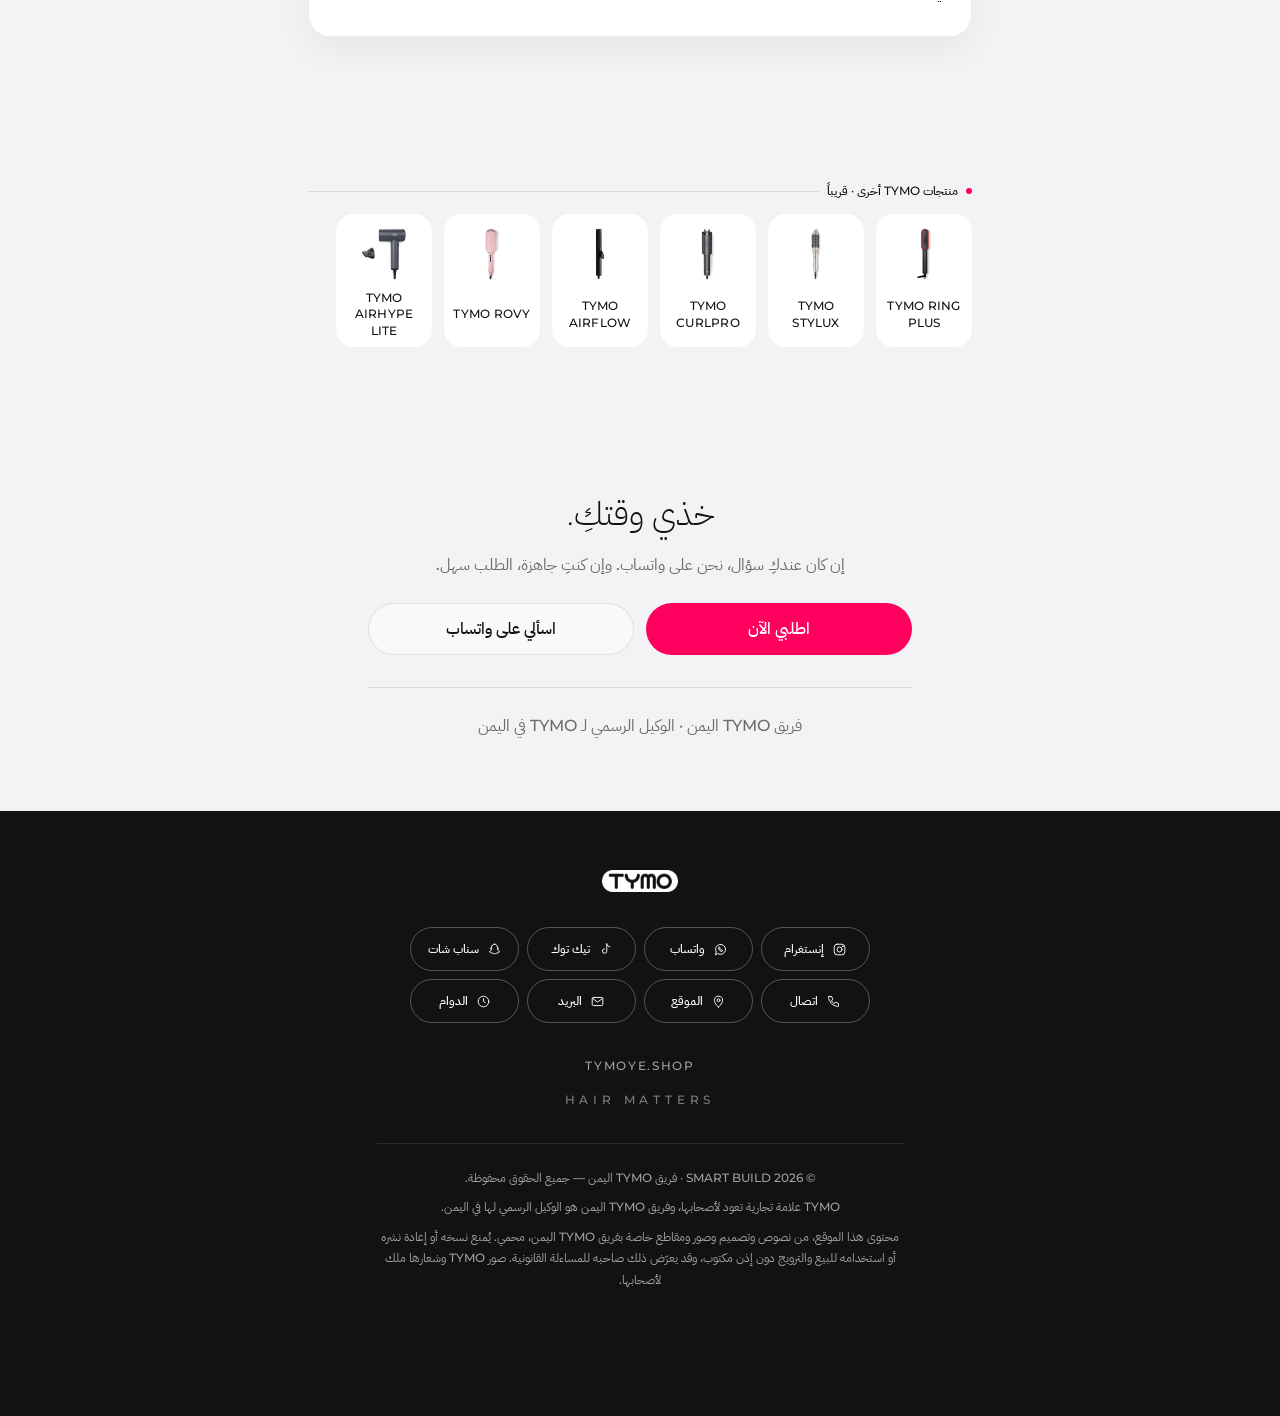
==== commit b7963411: "HC100 v0.13: opening banner changes photo every 4.5 s (was 6.5 s); zoom 6.5 s to match Co-Authored-B" ====
--- a/index.html
+++ b/index.html
@@ -41,7 +41,7 @@
        The banner stays pinned while the pink panel slides up over it. -->
   <section class="hero who" aria-labelledby="h-hero">
     <div class="who-pin">
-      <div class="carousel banner" data-auto="6500" data-loop aria-roledescription="carousel" aria-label="TYMO Beauty">
+      <div class="carousel banner" data-auto="4500" data-loop aria-roledescription="carousel" aria-label="TYMO Beauty">
         <div class="track">
           <!-- Deployed 18 Nov from "Website Assets — selected / live now / 1A Opening banner" (owner's order).
                27 Nov: wide group photos split into square crops (1–2 women each) so every face shows on a phone; shoots interleaved.
--- a/assets/site.css
+++ b/assets/site.css
@@ -962,7 +962,7 @@
 .banner.fade .track{display:grid;grid-template:1fr / 1fr;overflow:hidden;scroll-snap-type:none;touch-action:pan-y}
 .banner.fade .slide{grid-area:1 / 1;opacity:0;transition:opacity 1.8s cubic-bezier(.4,0,.2,1)}
 .banner.fade .slide.was{opacity:1;z-index:1}
-.banner.fade .slide.is-on{opacity:1;z-index:2;animation:settle-zoom 9s cubic-bezier(.25,.1,.25,1) both}
+.banner.fade .slide.is-on{opacity:1;z-index:2;animation:settle-zoom 6.5s cubic-bezier(.25,.1,.25,1) both}
 @keyframes settle-zoom{from{transform:scale(1.07)}to{transform:scale(1)}}
 
 /* 3 · Hair-type crossfade: a copy of the old photos fades away over the new ones */
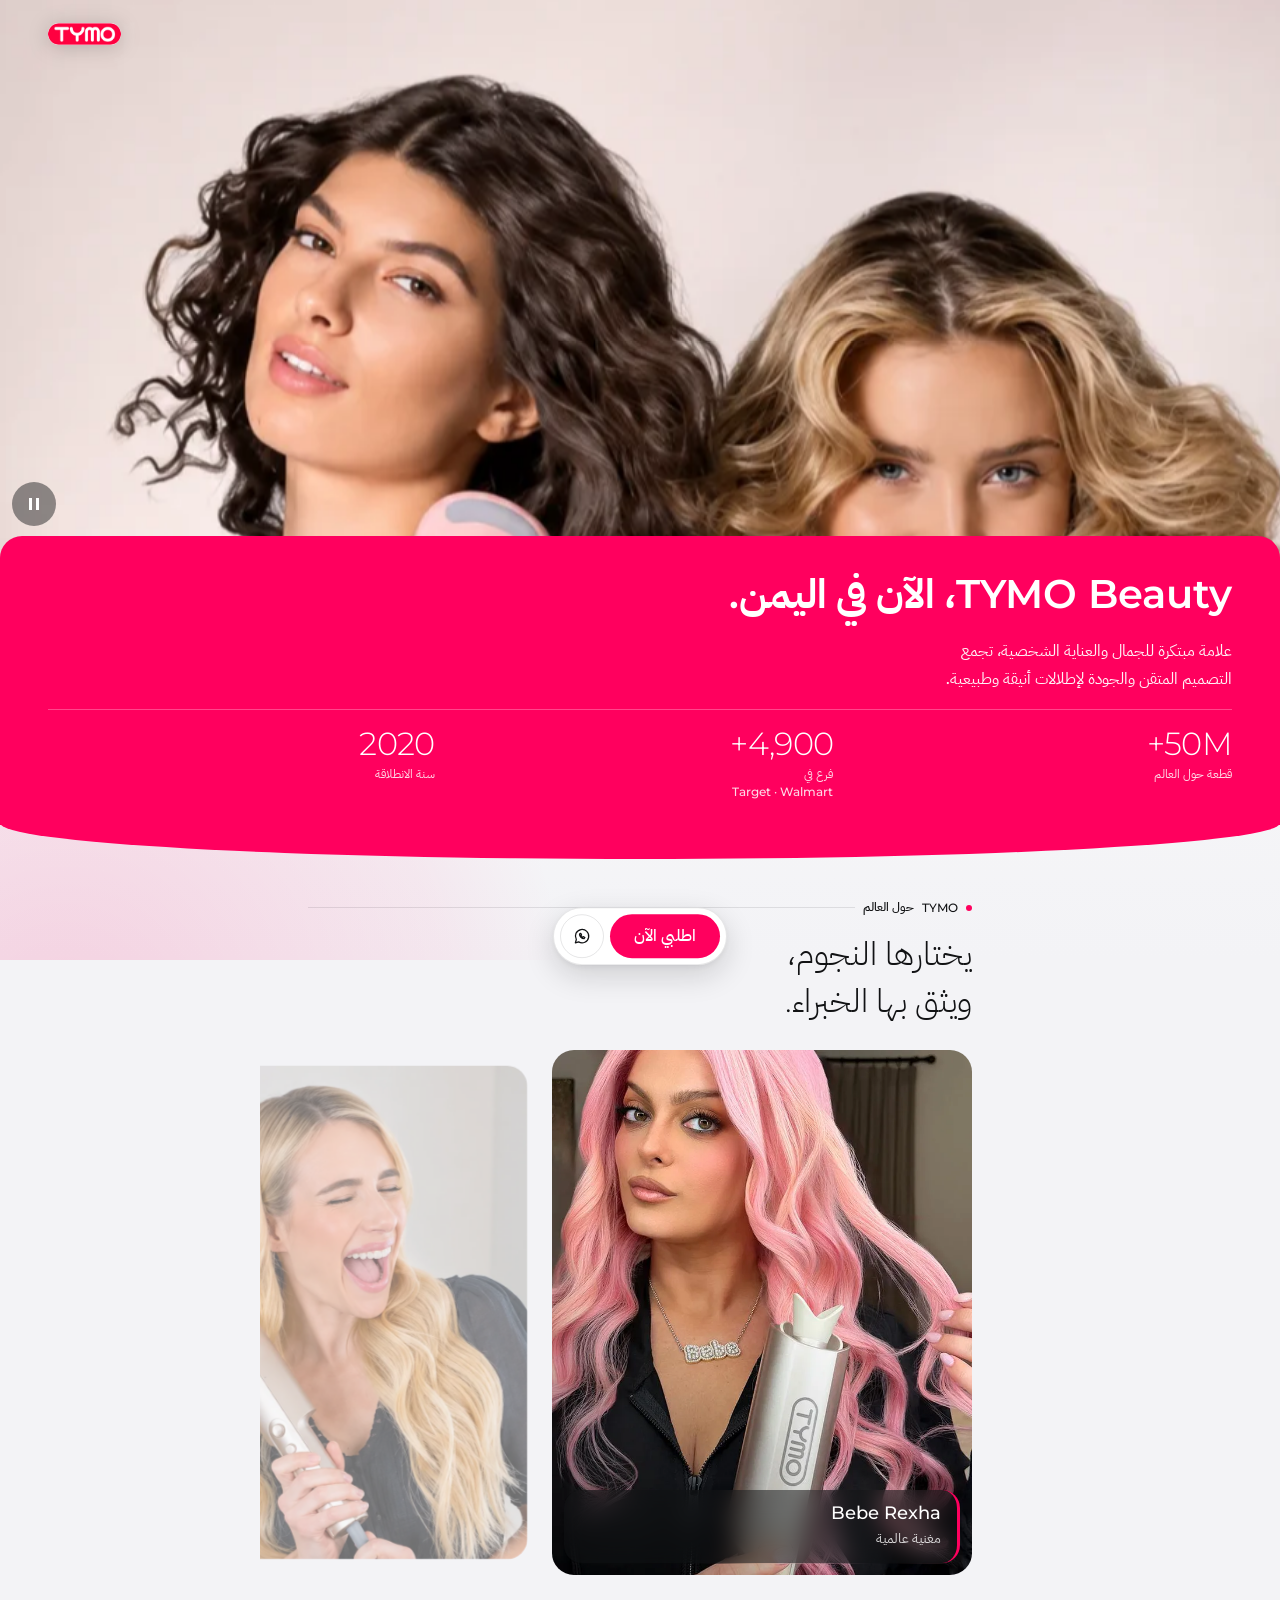
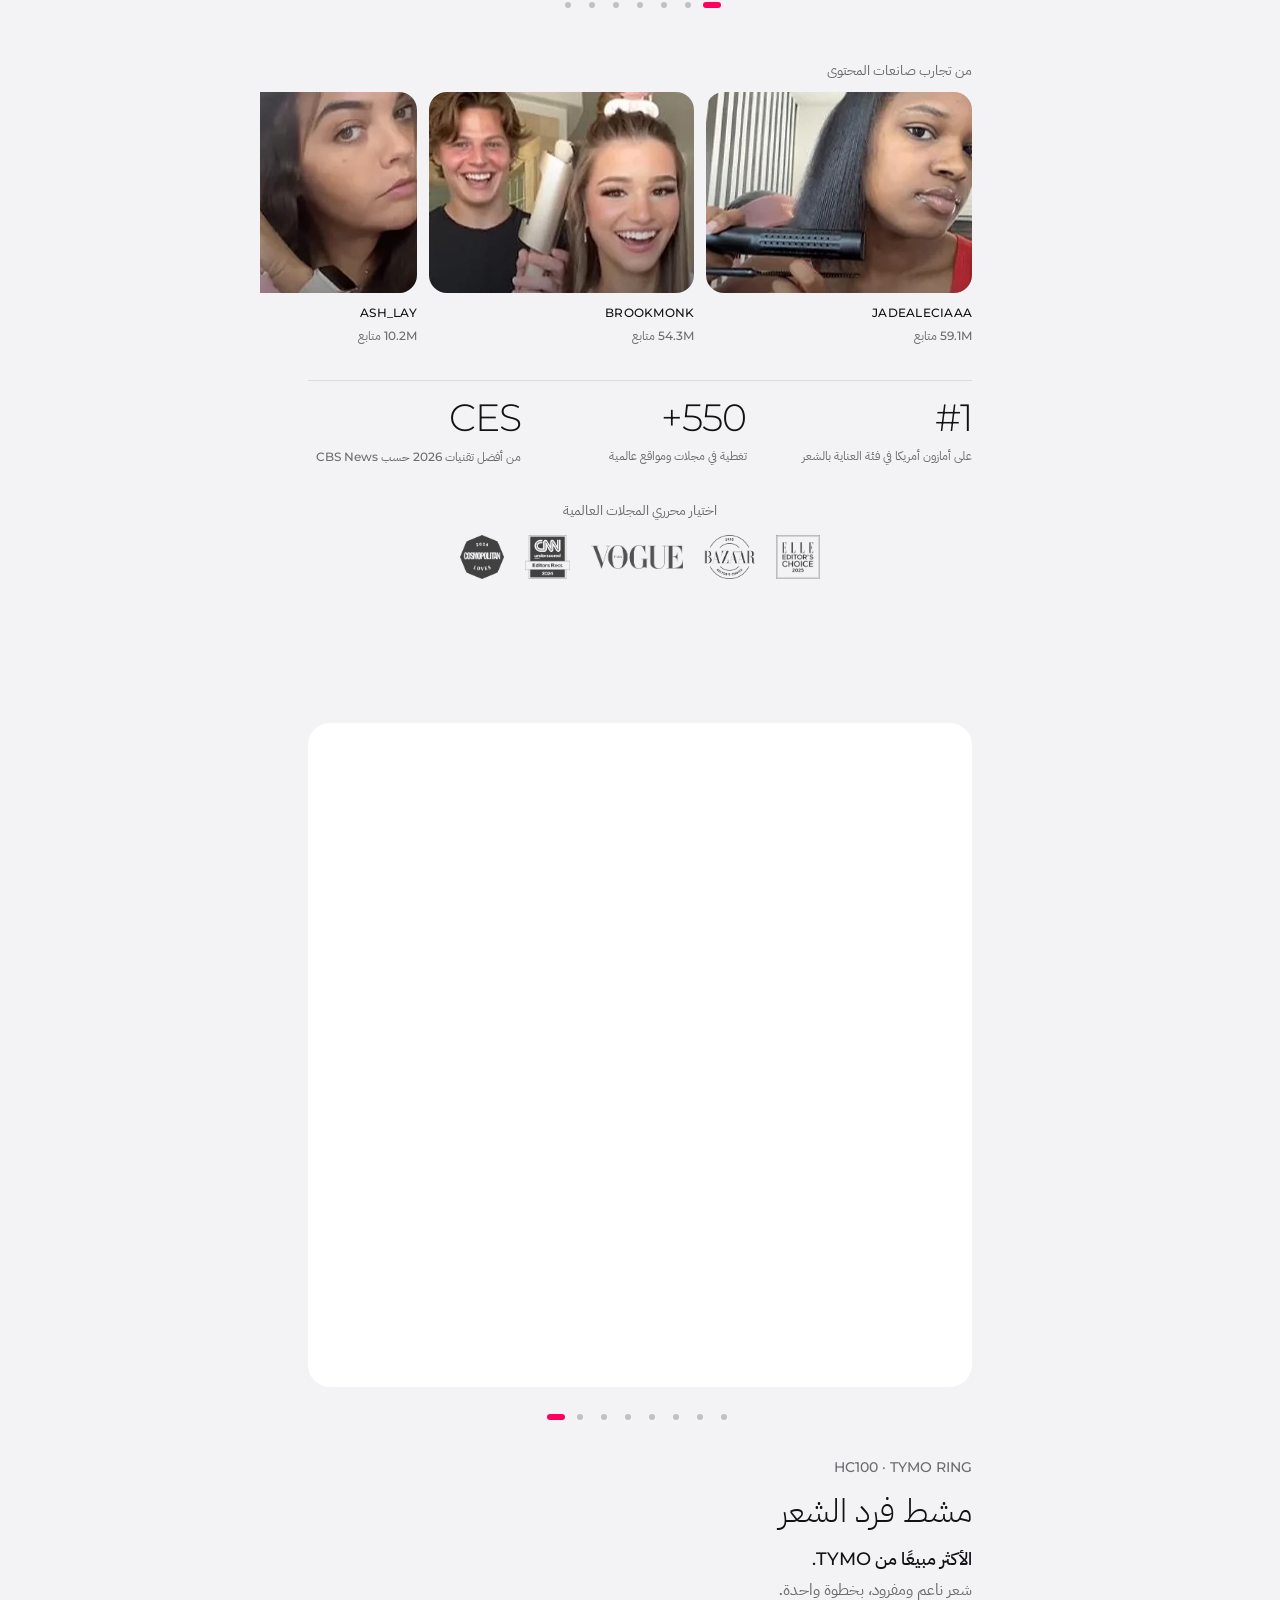
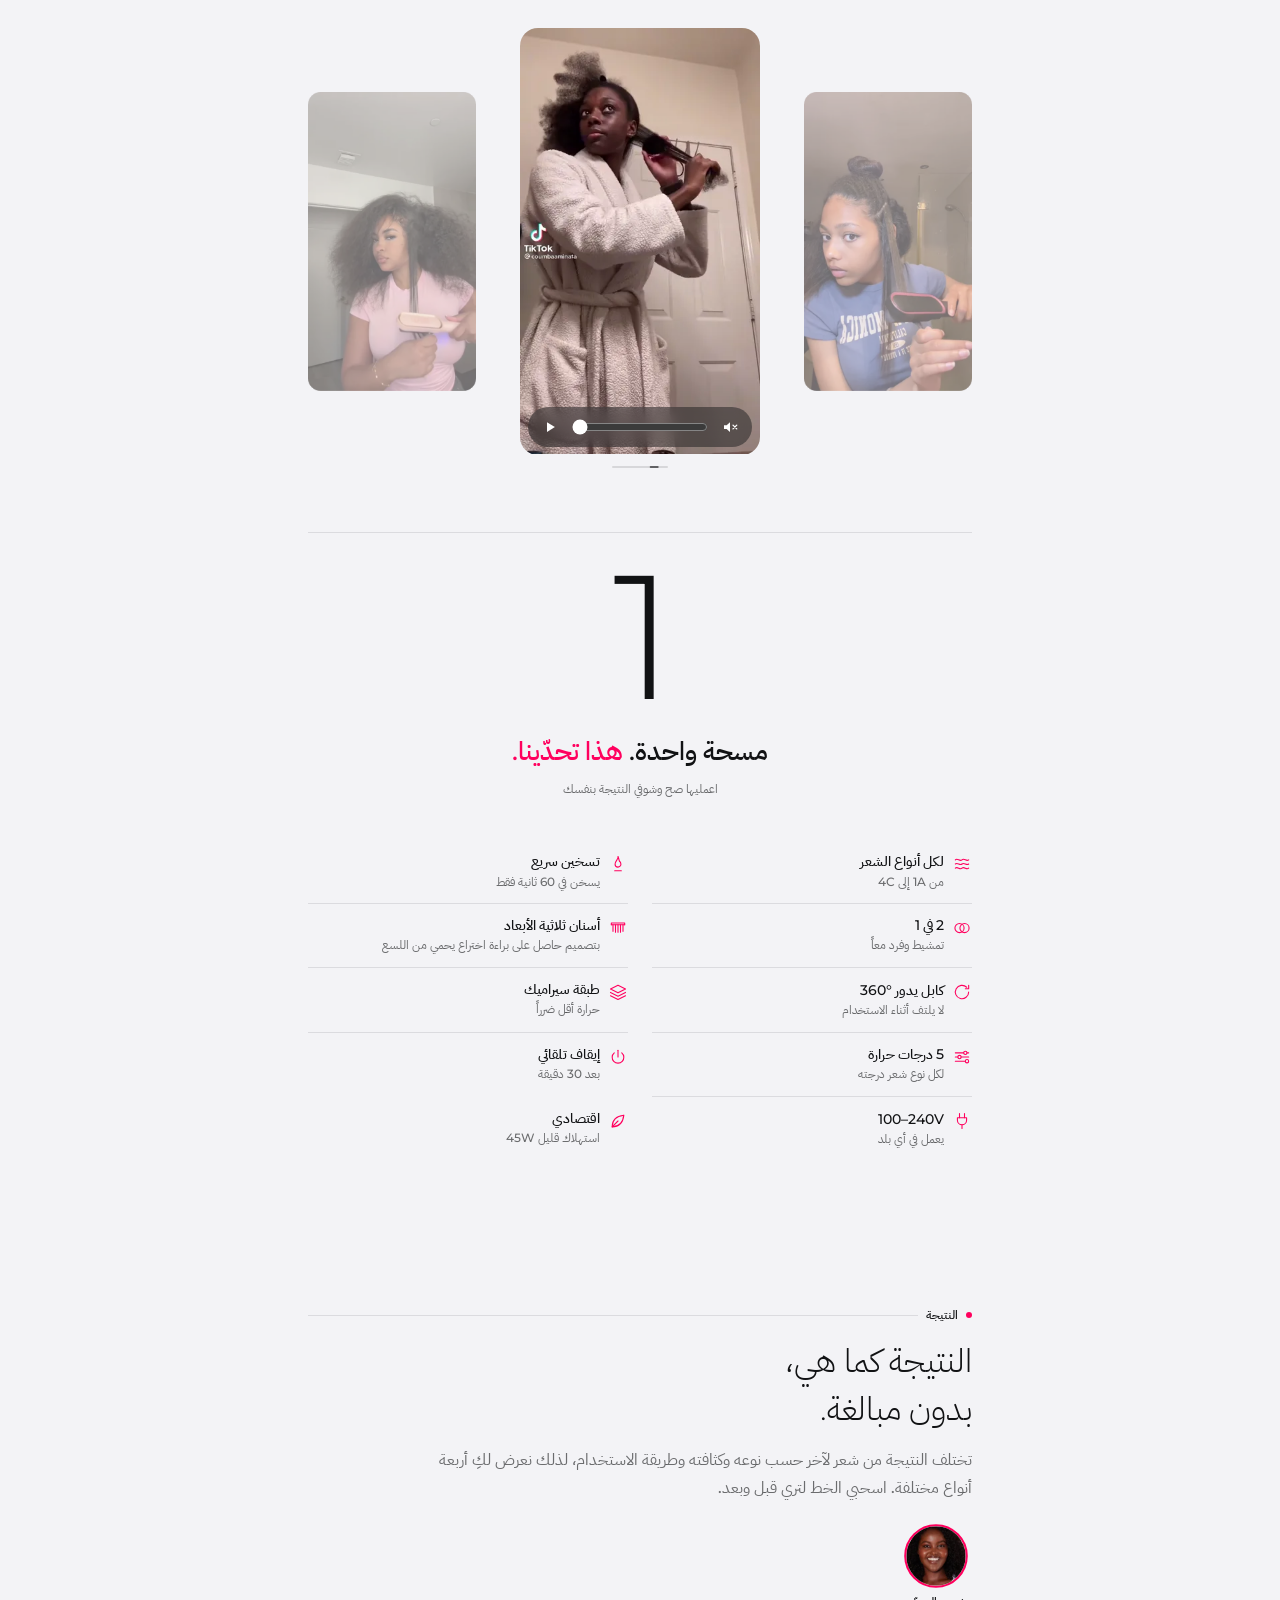
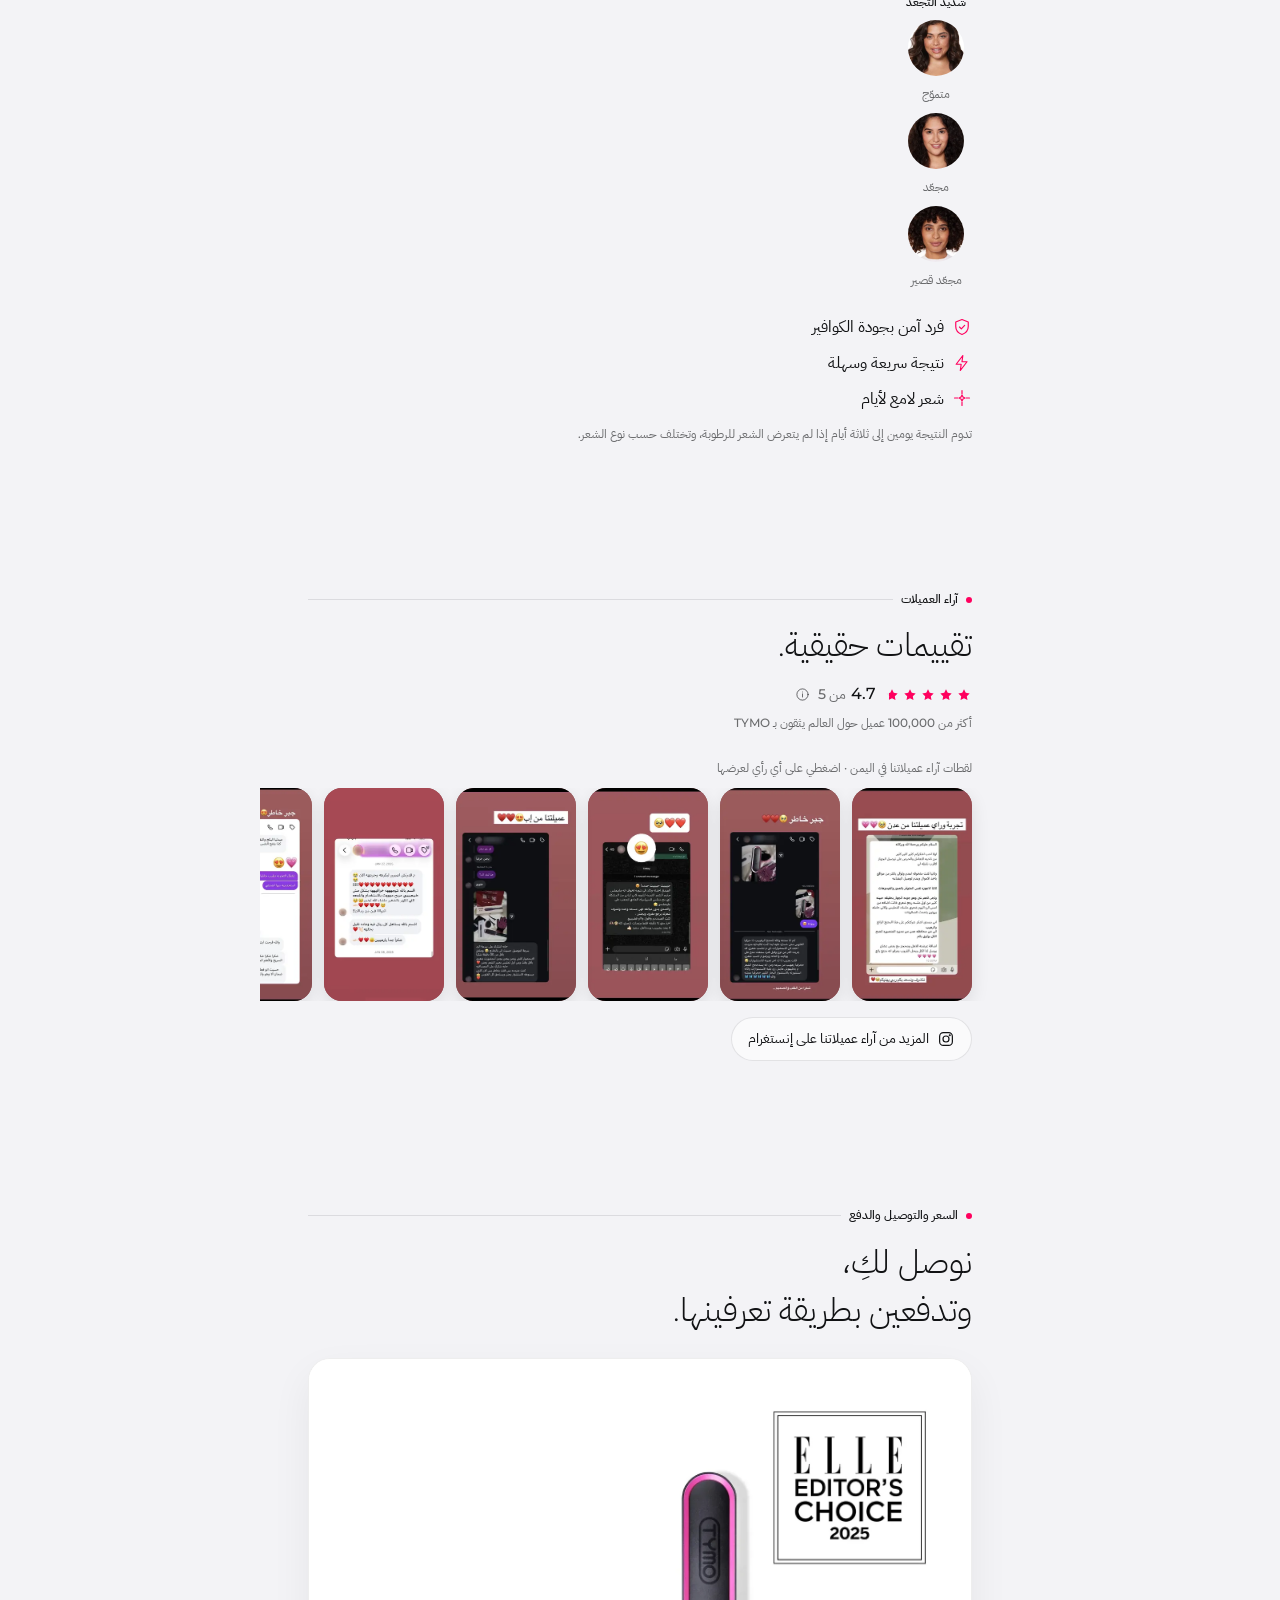
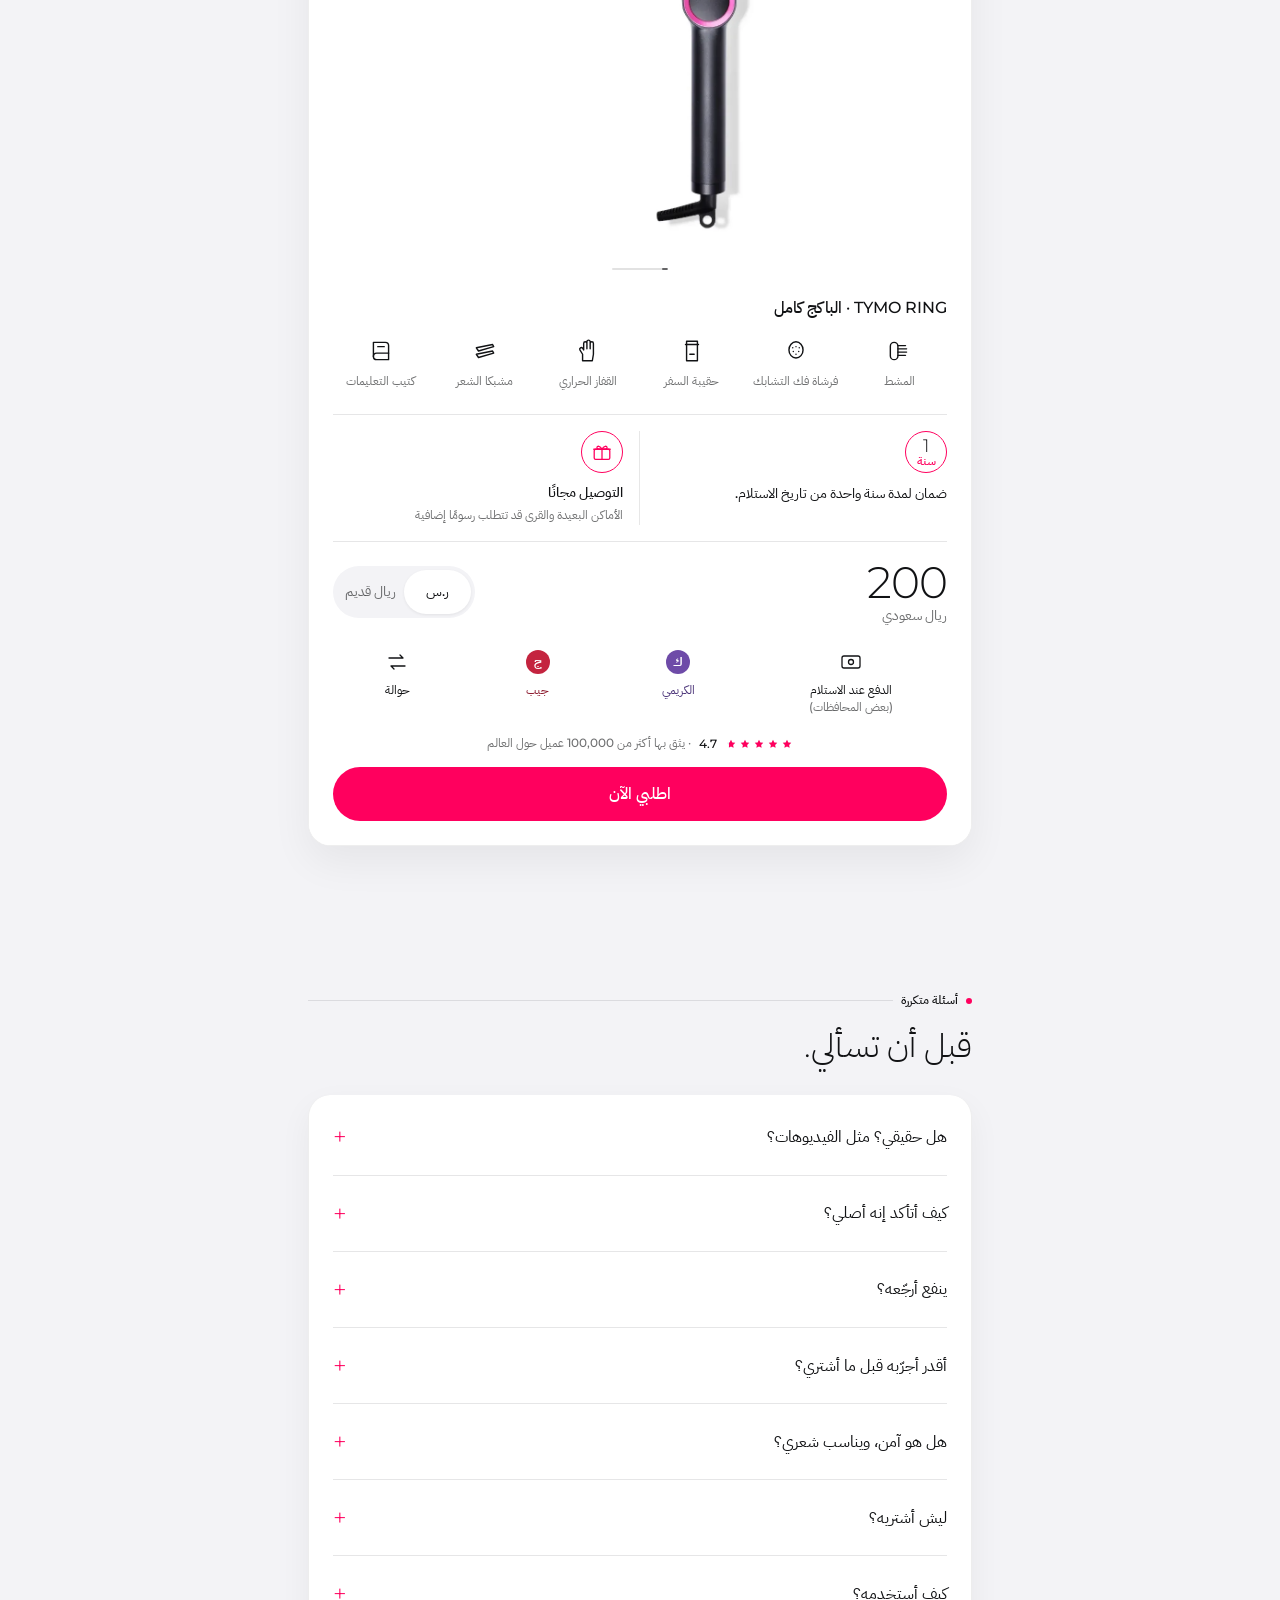
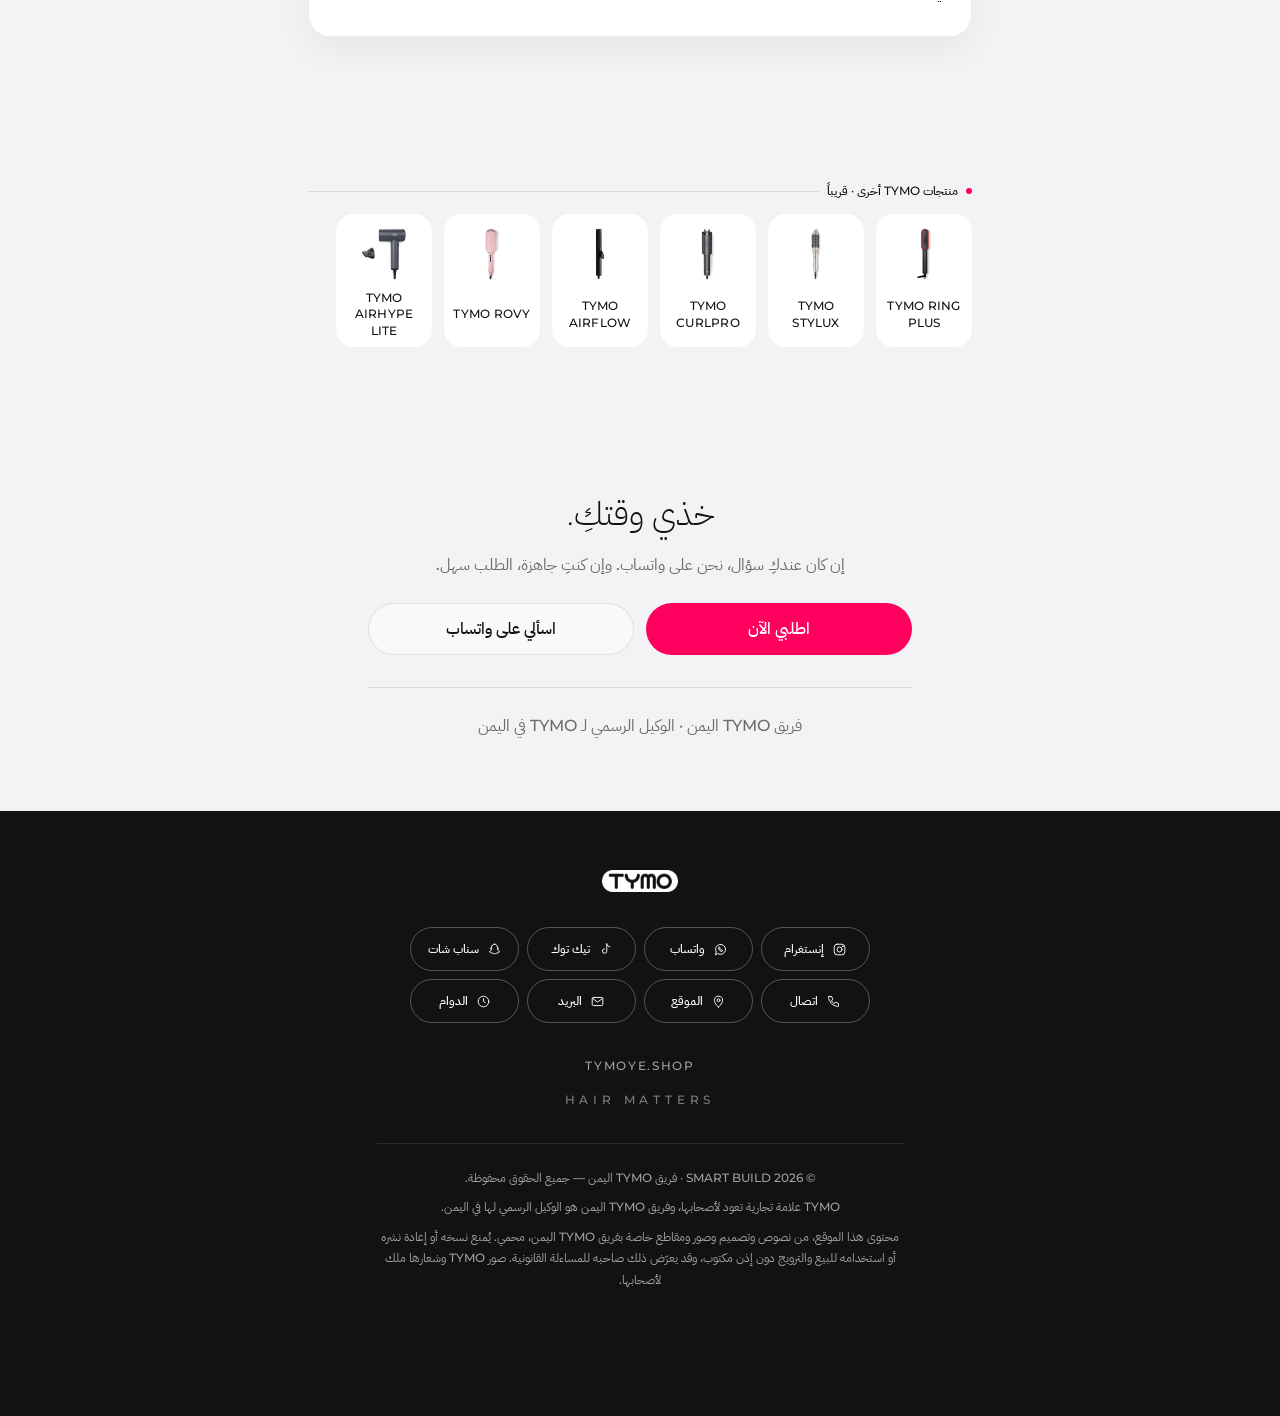
==== commit eb45703c: "HC100 v0.13: opening banner — drop the 3 weakest crops (11 photos) Co-Authored-By: Claude Opus 5.5 <" ====
--- a/index.html
+++ b/index.html
@@ -54,14 +54,11 @@
           <figure class="slide"><img data-src="img/ban-6a.webp" width="767" height="767" style="object-position:50% 50%" data-parallax loading="lazy" alt="امرأة تحمل أداة تصفيف من TYMO على خلفية حمراء"></figure>
           <figure class="slide"><img data-src="img/ban-3.webp" width="1020" height="765" style="object-position:50% 35%" data-parallax loading="lazy" alt="ثلاث نساء بشعر مموّج يحملن أدوات تصفيف من TYMO"></figure>
           <figure class="slide"><img data-src="img/ban-1b.webp" width="800" height="800" style="object-position:50% 50%" data-parallax loading="lazy" alt="امرأتان تحملان أدوات تصفيف من TYMO"></figure>
-          <figure class="slide"><img data-src="img/ban-4b.webp" width="767" height="767" style="object-position:50% 50%" data-parallax loading="lazy" alt="امرأة تحمل أداة تصفيف من TYMO على خلفية وردية"></figure>
-          <figure class="slide"><img data-src="img/ban-5b.webp" width="800" height="800" style="object-position:50% 50%" data-parallax loading="lazy" alt="امرأة تحمل أداة تصفيف من TYMO"></figure>
           <figure class="slide"><img data-src="img/ban-6b.webp" width="767" height="767" style="object-position:50% 50%" data-parallax loading="lazy" alt="امرأتان تحملان أدوات تصفيف من TYMO على خلفية حمراء"></figure>
-          <figure class="slide"><img data-src="img/ban-1c.webp" width="800" height="800" style="object-position:50% 50%" data-parallax loading="lazy" alt="امرأة تحمل أداة تصفيف من TYMO"></figure>
           <figure class="slide"><img data-src="img/ban-5c.webp" width="800" height="800" style="object-position:50% 50%" data-parallax loading="lazy" alt="امرأة تحمل مجفف شعر من TYMO"></figure>
           <figure class="slide"><img data-src="img/hero-8.webp" width="986" height="1300" style="object-position:50% 25%" data-parallax loading="lazy" alt="امرأة تبتسم وتحمل مشط فرد الشعر من TYMO"></figure>
         </div>
-        <div class="dots" role="tablist" aria-label="صور TYMO"><button type="button" role="tab" aria-label="1" aria-selected="true"></button><button type="button" role="tab" aria-label="2"></button><button type="button" role="tab" aria-label="3"></button><button type="button" role="tab" aria-label="4"></button><button type="button" role="tab" aria-label="5"></button><button type="button" role="tab" aria-label="6"></button><button type="button" role="tab" aria-label="7"></button><button type="button" role="tab" aria-label="8"></button><button type="button" role="tab" aria-label="9"></button><button type="button" role="tab" aria-label="10"></button><button type="button" role="tab" aria-label="11"></button><button type="button" role="tab" aria-label="12"></button><button type="button" role="tab" aria-label="13"></button><button type="button" role="tab" aria-label="14"></button></div>
+        <div class="dots" role="tablist" aria-label="صور TYMO"><button type="button" role="tab" aria-label="1" aria-selected="true"></button><button type="button" role="tab" aria-label="2"></button><button type="button" role="tab" aria-label="3"></button><button type="button" role="tab" aria-label="4"></button><button type="button" role="tab" aria-label="5"></button><button type="button" role="tab" aria-label="6"></button><button type="button" role="tab" aria-label="7"></button><button type="button" role="tab" aria-label="8"></button><button type="button" role="tab" aria-label="9"></button><button type="button" role="tab" aria-label="10"></button><button type="button" role="tab" aria-label="11"></button></div>
       </div>
     </div>
     <div class="who-band">
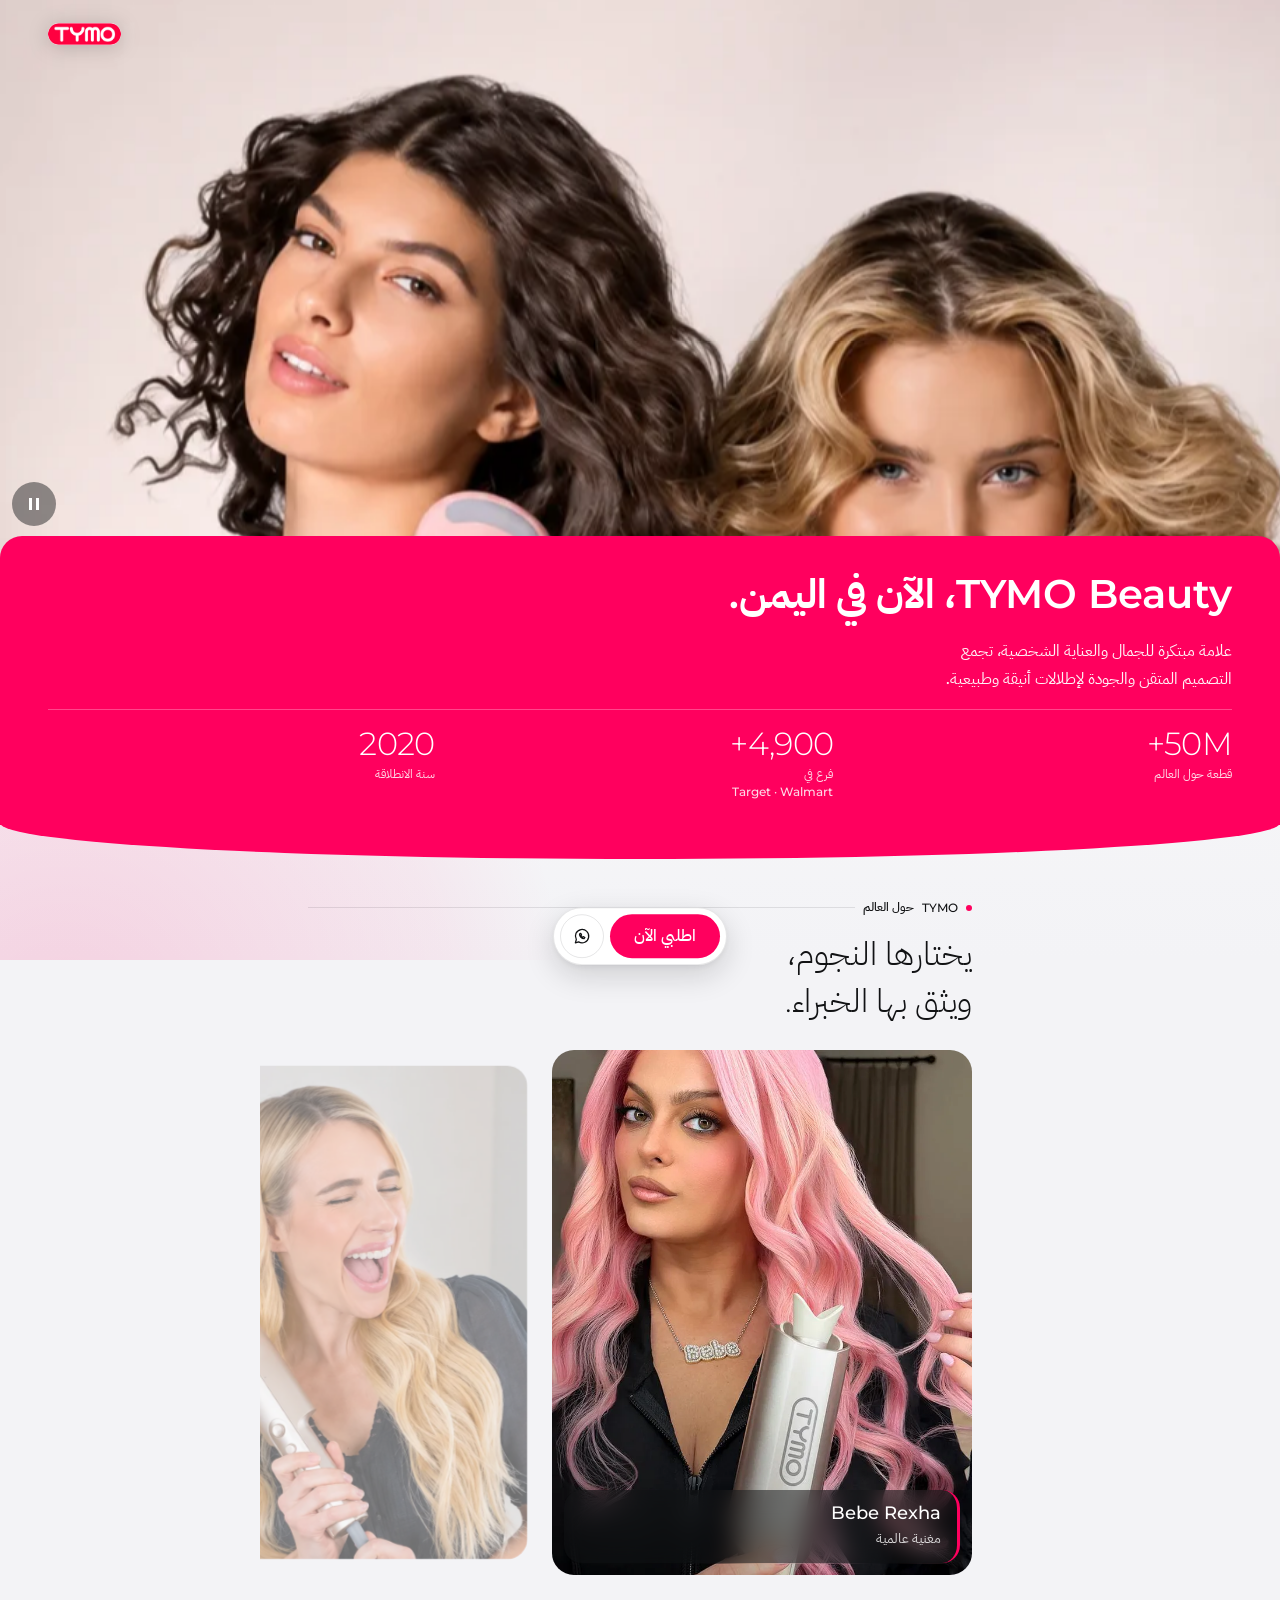
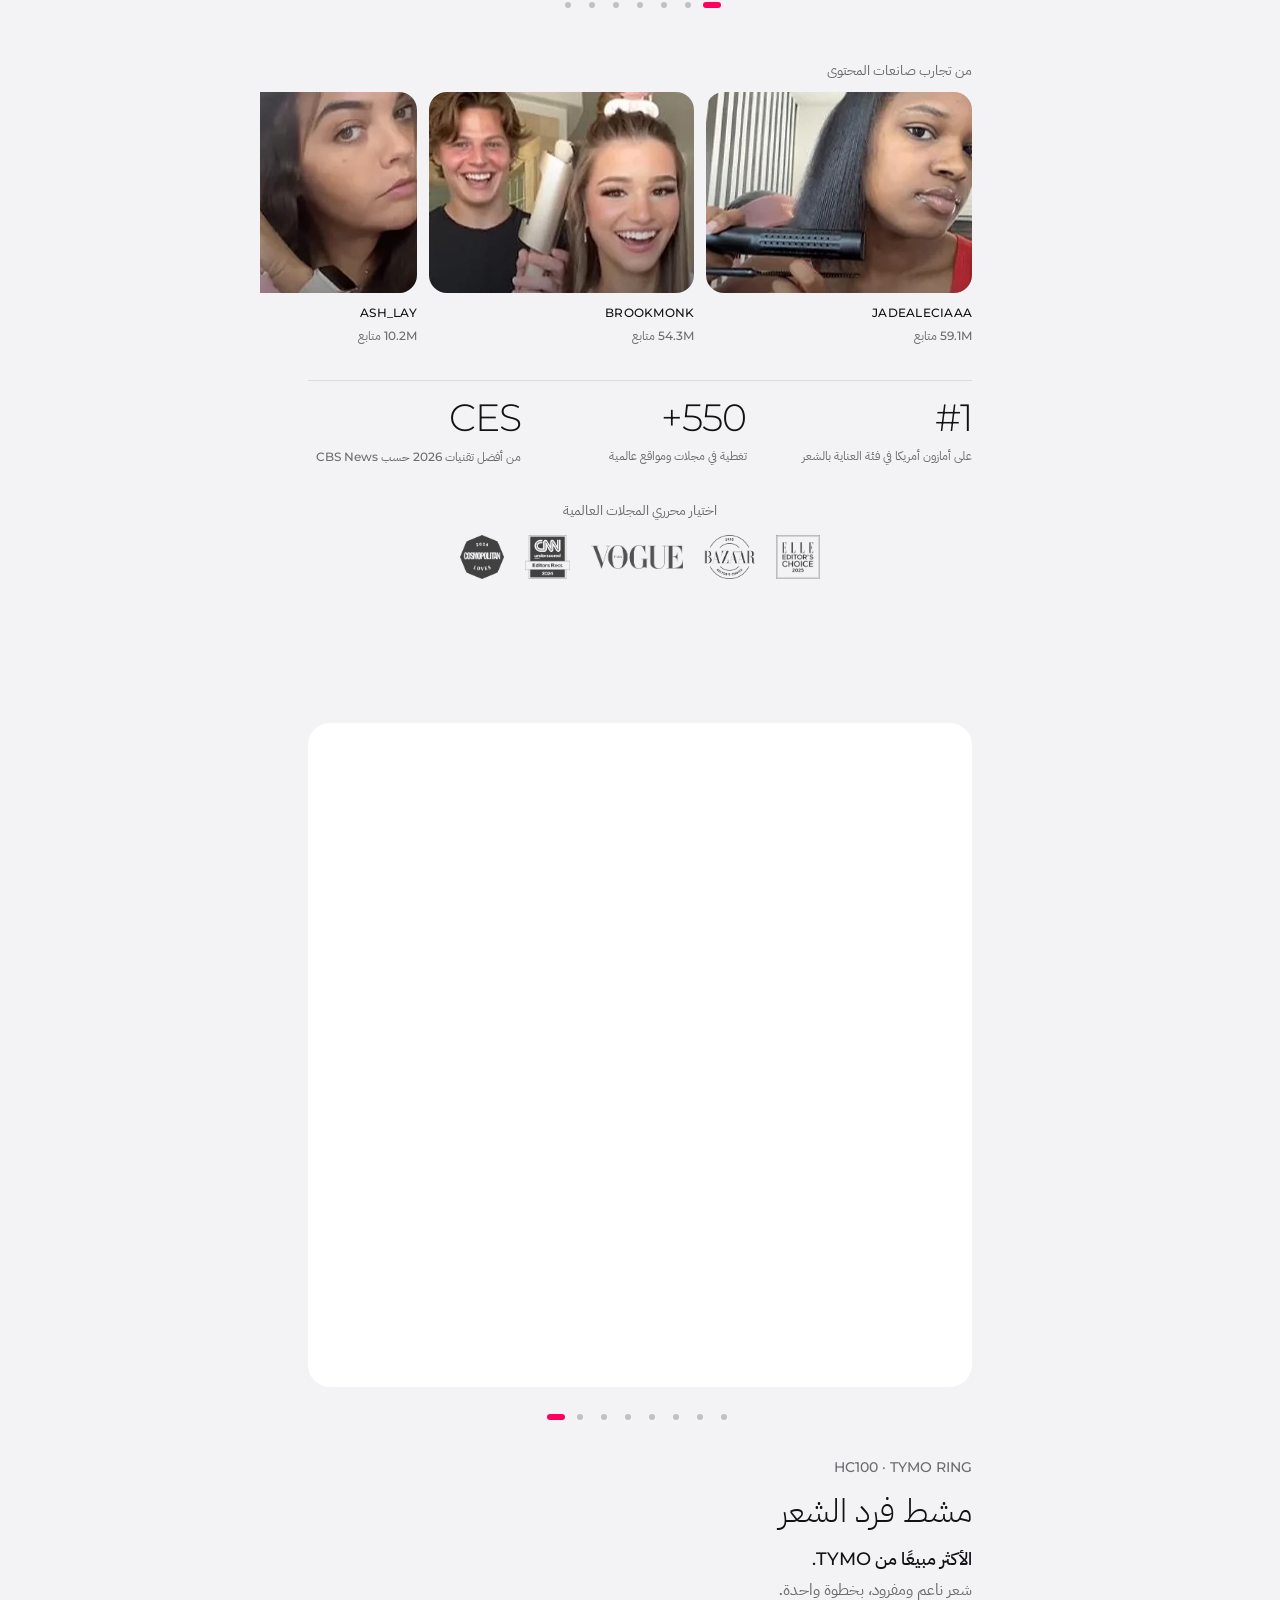
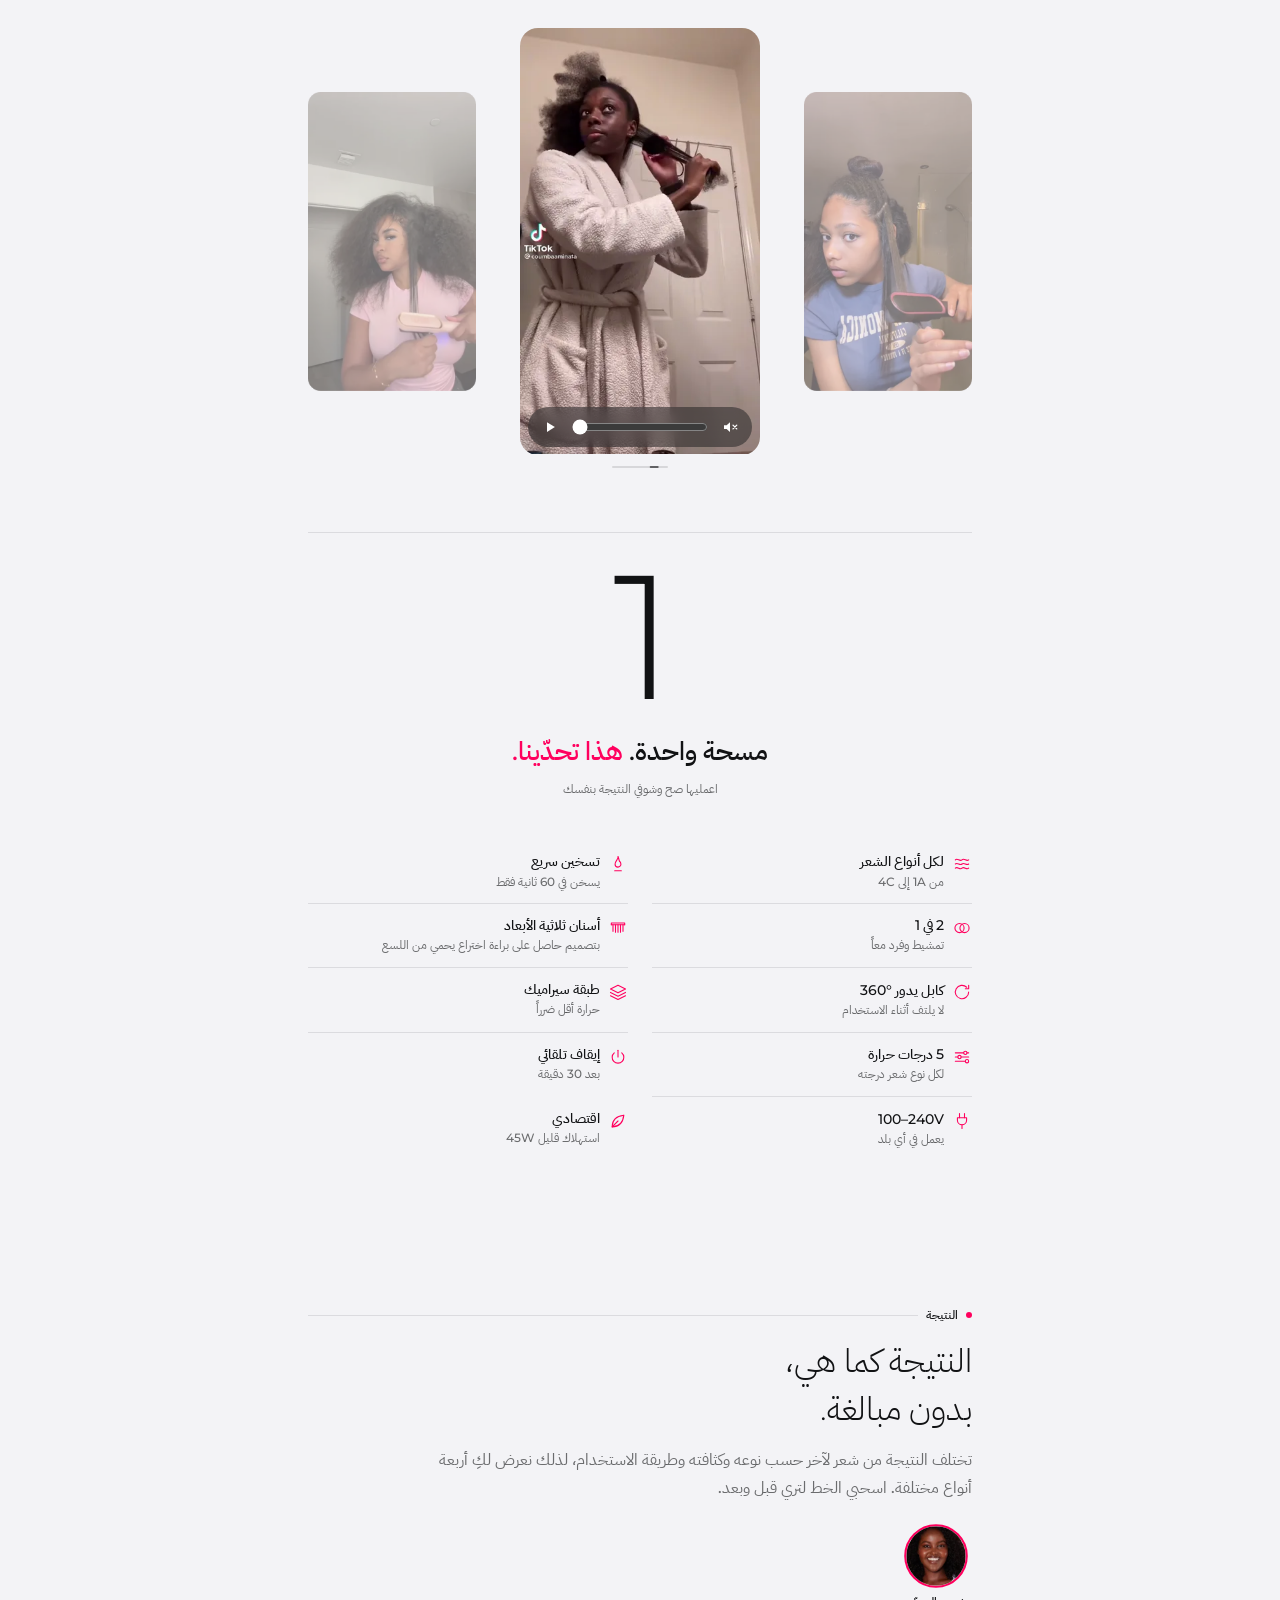
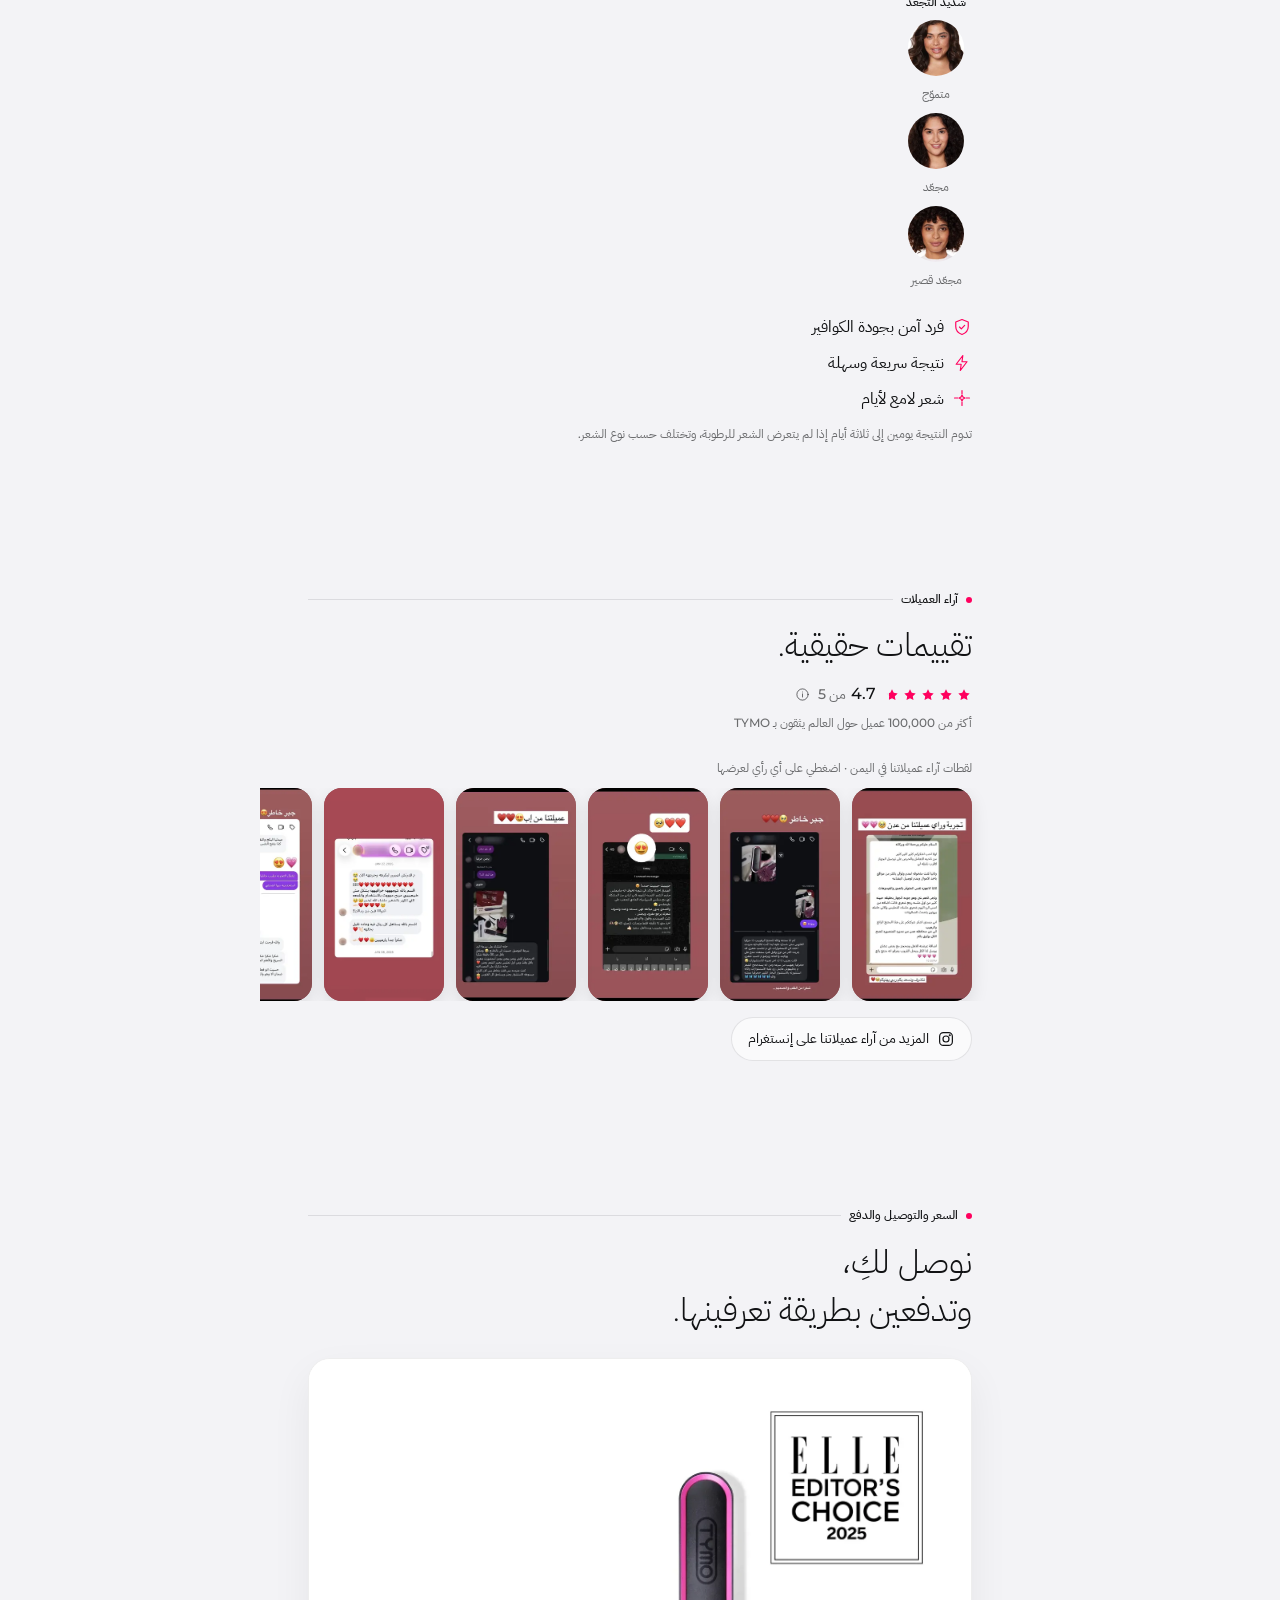
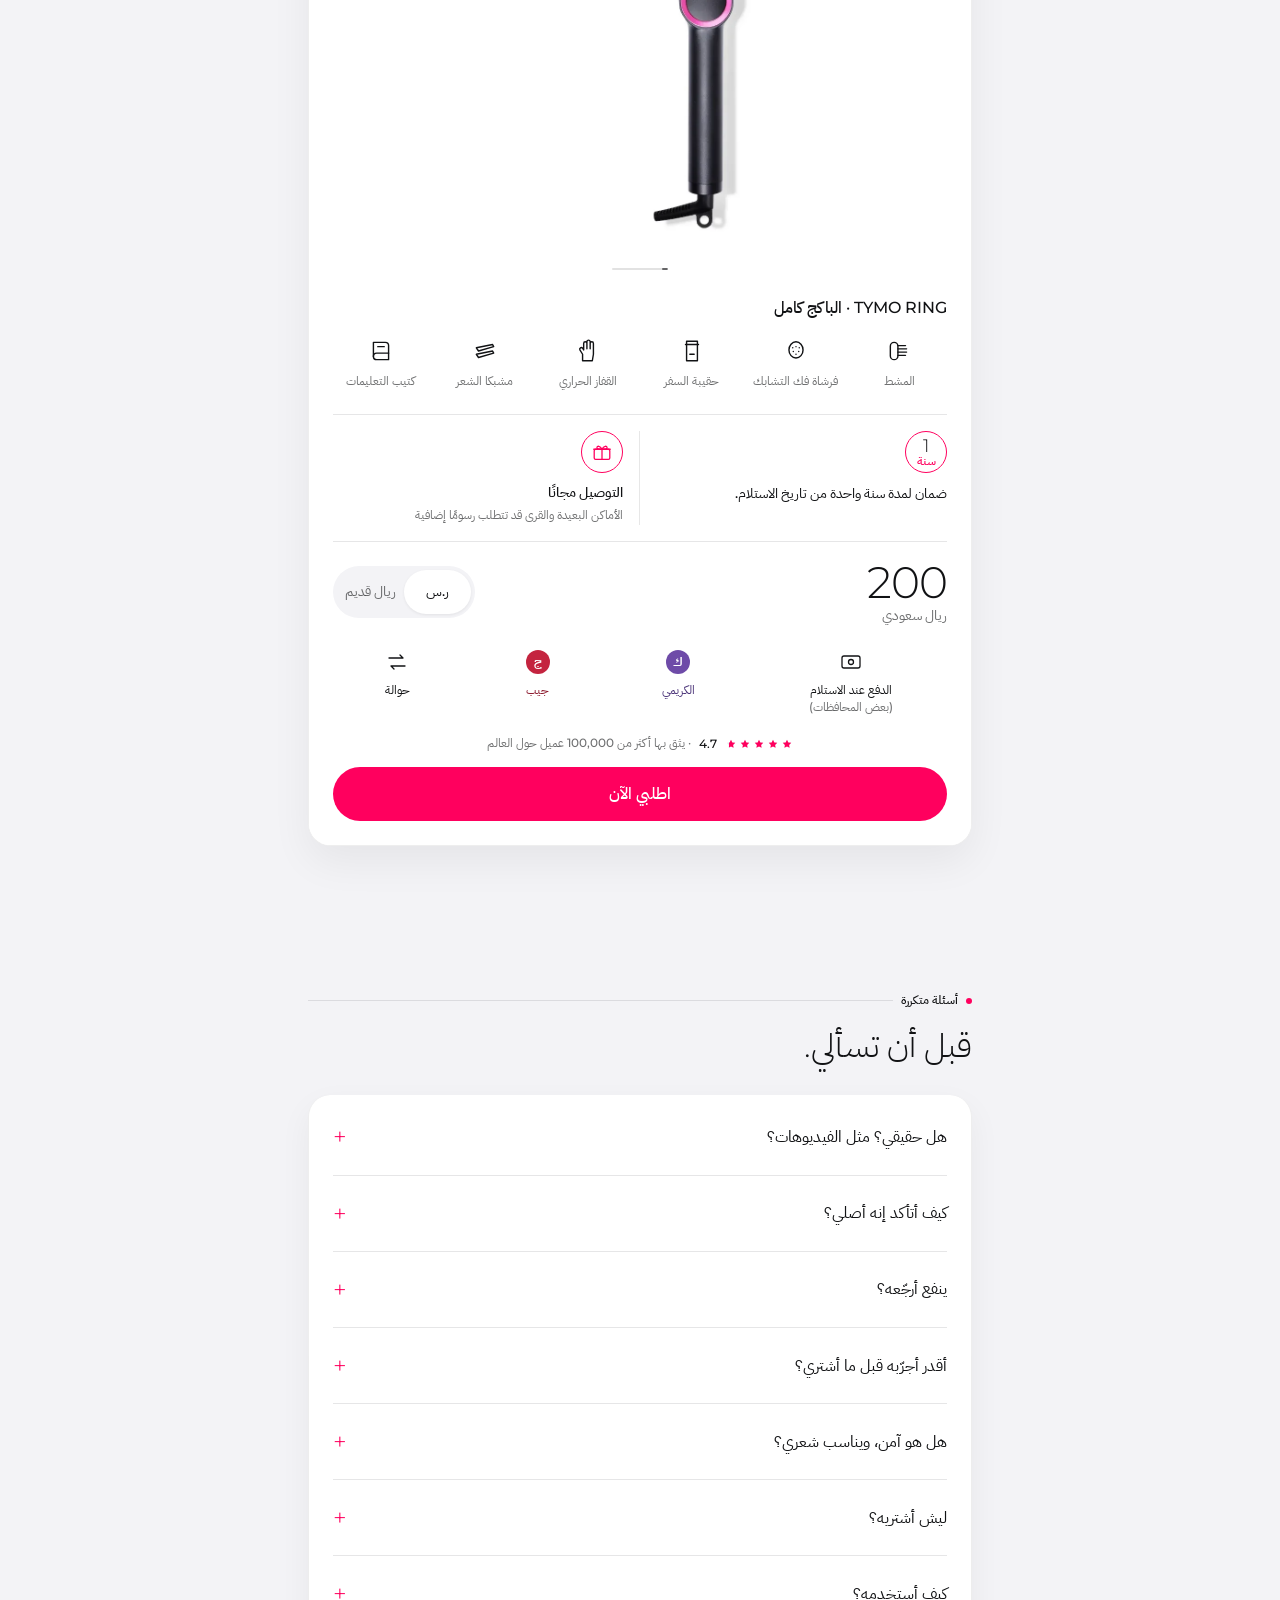
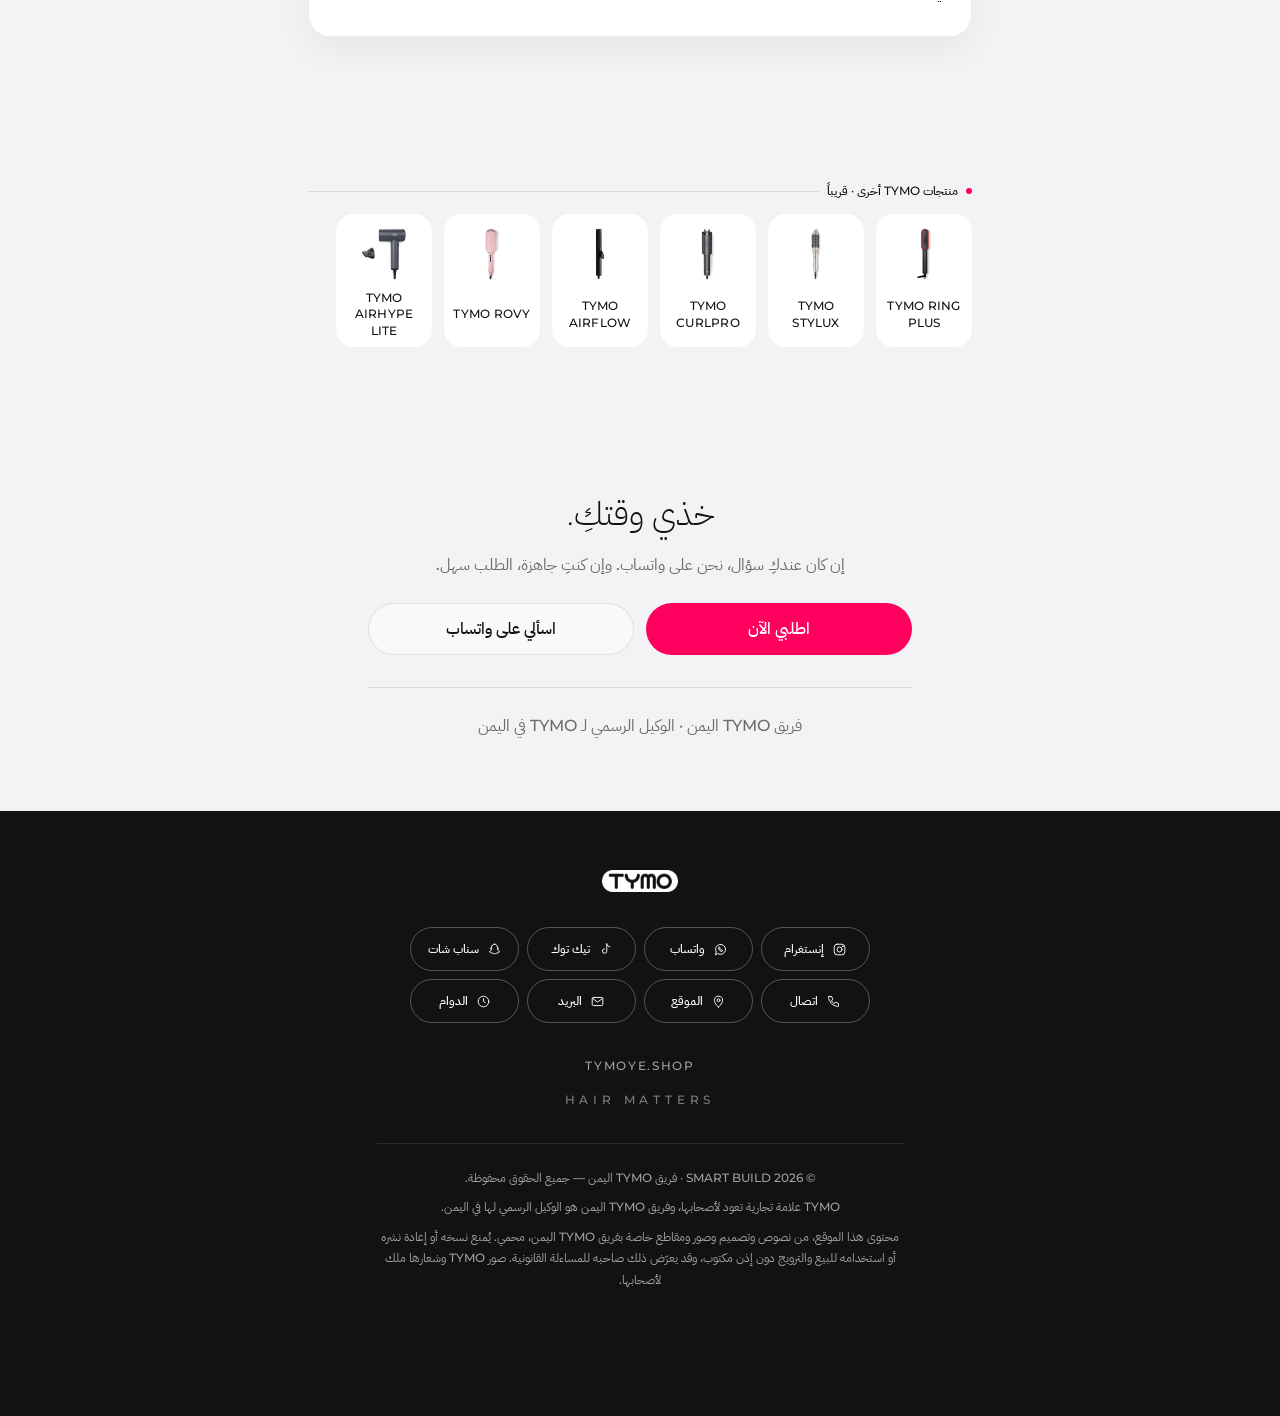
==== commit 5c84979a: "HC100 v0.13: opening banner in the owner's order (1, 2, 8, 5 first) Co-Authored-By: Claude Opus 5.5 " ====
--- a/index.html
+++ b/index.html
@@ -48,13 +48,13 @@
                26 Nov: photos 3–8 use data-src and load just before their turn / after the page has opened (≈1 MB lighter first load) -->
           <figure class="slide"><img src="img/hero-1.webp" width="975" height="1300" style="object-position:50% 25%" data-parallax fetchpriority="high" alt="امرأتان بشعر ناعم تحملان مشط فرد الشعر من TYMO"></figure>
           <figure class="slide"><img src="img/hero-2.webp" width="1254" height="1254" style="object-position:50% 30%" data-parallax loading="lazy" alt="ثلاث نساء يحملن مشط فرد الشعر من TYMO"></figure>
-          <figure class="slide"><img data-src="img/ban-1a.webp" width="800" height="800" style="object-position:50% 50%" data-parallax loading="lazy" alt="امرأتان تحملان أدوات تصفيف من TYMO"></figure>
-          <figure class="slide"><img data-src="img/ban-4a.webp" width="767" height="767" style="object-position:50% 50%" data-parallax loading="lazy" alt="امرأتان تحملان أدوات تصفيف من TYMO على خلفية وردية"></figure>
+          <figure class="slide"><img data-src="img/ban-1b.webp" width="800" height="800" style="object-position:50% 50%" data-parallax loading="lazy" alt="امرأتان تحملان أدوات تصفيف من TYMO"></figure>
           <figure class="slide"><img data-src="img/ban-5a.webp" width="800" height="800" style="object-position:50% 50%" data-parallax loading="lazy" alt="امرأتان تحملان أدوات تصفيف من TYMO"></figure>
           <figure class="slide"><img data-src="img/ban-6a.webp" width="767" height="767" style="object-position:50% 50%" data-parallax loading="lazy" alt="امرأة تحمل أداة تصفيف من TYMO على خلفية حمراء"></figure>
+          <figure class="slide"><img data-src="img/ban-4a.webp" width="767" height="767" style="object-position:50% 50%" data-parallax loading="lazy" alt="امرأتان تحملان أدوات تصفيف من TYMO على خلفية وردية"></figure>
+          <figure class="slide"><img data-src="img/ban-1a.webp" width="800" height="800" style="object-position:50% 50%" data-parallax loading="lazy" alt="امرأتان تحملان أدوات تصفيف من TYMO"></figure>
+          <figure class="slide"><img data-src="img/ban-6b.webp" width="767" height="767" style="object-position:50% 50%" data-parallax loading="lazy" alt="امرأتان تحملان أدوات تصفيف من TYMO على خلفية حمراء"></figure>
           <figure class="slide"><img data-src="img/ban-3.webp" width="1020" height="765" style="object-position:50% 35%" data-parallax loading="lazy" alt="ثلاث نساء بشعر مموّج يحملن أدوات تصفيف من TYMO"></figure>
-          <figure class="slide"><img data-src="img/ban-1b.webp" width="800" height="800" style="object-position:50% 50%" data-parallax loading="lazy" alt="امرأتان تحملان أدوات تصفيف من TYMO"></figure>
-          <figure class="slide"><img data-src="img/ban-6b.webp" width="767" height="767" style="object-position:50% 50%" data-parallax loading="lazy" alt="امرأتان تحملان أدوات تصفيف من TYMO على خلفية حمراء"></figure>
           <figure class="slide"><img data-src="img/ban-5c.webp" width="800" height="800" style="object-position:50% 50%" data-parallax loading="lazy" alt="امرأة تحمل مجفف شعر من TYMO"></figure>
           <figure class="slide"><img data-src="img/hero-8.webp" width="986" height="1300" style="object-position:50% 25%" data-parallax loading="lazy" alt="امرأة تبتسم وتحمل مشط فرد الشعر من TYMO"></figure>
         </div>
